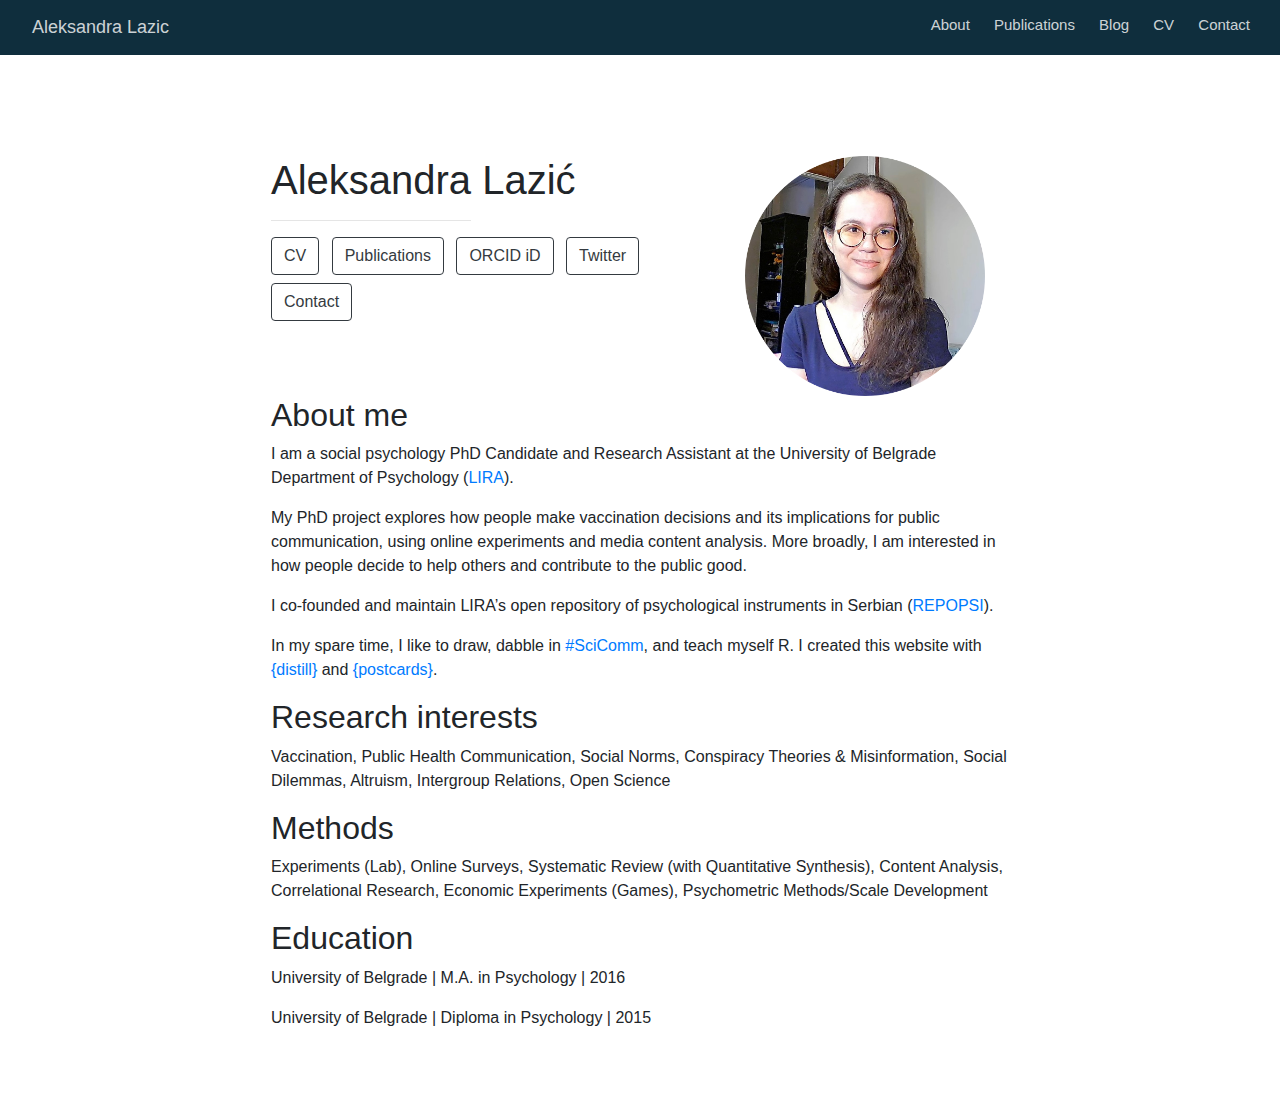
==== docs/index.html @ f26faabe "updating theme" ====
<!doctype html>
<html lang="en">
  <head>
    <!-- Required meta tags -->
    <meta charset="utf-8">
    <meta name="viewport" content="width=device-width, initial-scale=1, shrink-to-fit=no">

    <!-- Bootstrap CSS -->
    <link rel="stylesheet" href="https://stackpath.bootstrapcdn.com/bootstrap/4.5.0/css/bootstrap.min.css">

    <link href="https://fonts.googleapis.com/css2?family=Roboto+Mono&display=swap" rel="stylesheet">
    <style type="text/css">body {font-family: 'Roboto Mono', serif;}</style>

    <style>
      @media screen and (min-width: 768px) {
        .container {
          width: 768px;
        }
      }

      body {
        background-color: #f5e9dd;
      }
    </style>

    <title>Aleksandra Lazić</title>

    
          <!--radix_placeholder_navigation_in_header-->
          <meta name="distill:offset" content=""/>

          <script type="application/javascript">

            window.headroom_prevent_pin = false;

            window.document.addEventListener("DOMContentLoaded", function (event) {

              // initialize headroom for banner
              var header = $('header').get(0);
              var headerHeight = header.offsetHeight;
              var headroom = new Headroom(header, {
                tolerance: 5,
                onPin : function() {
                  if (window.headroom_prevent_pin) {
                    window.headroom_prevent_pin = false;
                    headroom.unpin();
                  }
                }
              });
              headroom.init();
              if(window.location.hash)
                headroom.unpin();
              $(header).addClass('headroom--transition');

              // offset scroll location for banner on hash change
              // (see: https://github.com/WickyNilliams/headroom.js/issues/38)
              window.addEventListener("hashchange", function(event) {
                window.scrollTo(0, window.pageYOffset - (headerHeight + 25));
              });

              // responsive menu
              $('.distill-site-header').each(function(i, val) {
                var topnav = $(this);
                var toggle = topnav.find('.nav-toggle');
                toggle.on('click', function() {
                  topnav.toggleClass('responsive');
                });
              });

              // nav dropdowns
              $('.nav-dropbtn').click(function(e) {
                $(this).next('.nav-dropdown-content').toggleClass('nav-dropdown-active');
                $(this).parent().siblings('.nav-dropdown')
                   .children('.nav-dropdown-content').removeClass('nav-dropdown-active');
              });
              $("body").click(function(e){
                $('.nav-dropdown-content').removeClass('nav-dropdown-active');
              });
              $(".nav-dropdown").click(function(e){
                e.stopPropagation();
              });
            });
          </script>

          <style type="text/css">

          /* Theme (user-documented overrideables for nav appearance) */

          .distill-site-nav {
            color: rgba(255, 255, 255, 0.8);
            background-color: #0F2E3D;
            font-size: 15px;
            font-weight: 300;
          }

          .distill-site-nav a {
            color: inherit;
            text-decoration: none;
          }

          .distill-site-nav a:hover {
            color: white;
          }

          @media print {
            .distill-site-nav {
              display: none;
            }
          }

          .distill-site-header {

          }

          .distill-site-footer {

          }


          /* Site Header */

          .distill-site-header {
            width: 100%;
            box-sizing: border-box;
            z-index: 3;
          }

          .distill-site-header .nav-left {
            display: inline-block;
            margin-left: 8px;
          }

          @media screen and (max-width: 768px) {
            .distill-site-header .nav-left {
              margin-left: 0;
            }
          }


          .distill-site-header .nav-right {
            float: right;
            margin-right: 8px;
          }

          .distill-site-header a,
          .distill-site-header .title {
            display: inline-block;
            text-align: center;
            padding: 14px 10px 14px 10px;
          }

          .distill-site-header .title {
            font-size: 18px;
            min-width: 150px;
          }

          .distill-site-header .logo {
            padding: 0;
          }

          .distill-site-header .logo img {
            display: none;
            max-height: 20px;
            width: auto;
            margin-bottom: -4px;
          }

          .distill-site-header .nav-image img {
            max-height: 18px;
            width: auto;
            display: inline-block;
            margin-bottom: -3px;
          }



          @media screen and (min-width: 1000px) {
            .distill-site-header .logo img {
              display: inline-block;
            }
            .distill-site-header .nav-left {
              margin-left: 20px;
            }
            .distill-site-header .nav-right {
              margin-right: 20px;
            }
            .distill-site-header .title {
              padding-left: 12px;
            }
          }


          .distill-site-header .nav-toggle {
            display: none;
          }

          .nav-dropdown {
            display: inline-block;
            position: relative;
          }

          .nav-dropdown .nav-dropbtn {
            border: none;
            outline: none;
            color: rgba(255, 255, 255, 0.8);
            padding: 16px 10px;
            background-color: transparent;
            font-family: inherit;
            font-size: inherit;
            font-weight: inherit;
            margin: 0;
            margin-top: 1px;
            z-index: 2;
          }

          .nav-dropdown-content {
            display: none;
            position: absolute;
            background-color: white;
            min-width: 200px;
            border: 1px solid rgba(0,0,0,0.15);
            border-radius: 4px;
            box-shadow: 0px 8px 16px 0px rgba(0,0,0,0.1);
            z-index: 1;
            margin-top: 2px;
            white-space: nowrap;
            padding-top: 4px;
            padding-bottom: 4px;
          }

          .nav-dropdown-content hr {
            margin-top: 4px;
            margin-bottom: 4px;
            border: none;
            border-bottom: 1px solid rgba(0, 0, 0, 0.1);
          }

          .nav-dropdown-active {
            display: block;
          }

          .nav-dropdown-content a, .nav-dropdown-content .nav-dropdown-header {
            color: black;
            padding: 6px 24px;
            text-decoration: none;
            display: block;
            text-align: left;
          }

          .nav-dropdown-content .nav-dropdown-header {
            display: block;
            padding: 5px 24px;
            padding-bottom: 0;
            text-transform: uppercase;
            font-size: 14px;
            color: #999999;
            white-space: nowrap;
          }

          .nav-dropdown:hover .nav-dropbtn {
            color: white;
          }

          .nav-dropdown-content a:hover {
            background-color: #ddd;
            color: black;
          }

          .nav-right .nav-dropdown-content {
            margin-left: -45%;
            right: 0;
          }

          @media screen and (max-width: 768px) {
            .distill-site-header a, .distill-site-header .nav-dropdown  {display: none;}
            .distill-site-header a.nav-toggle {
              float: right;
              display: block;
            }
            .distill-site-header .title {
              margin-left: 0;
            }
            .distill-site-header .nav-right {
              margin-right: 0;
            }
            .distill-site-header {
              overflow: hidden;
            }
            .nav-right .nav-dropdown-content {
              margin-left: 0;
            }
          }


          @media screen and (max-width: 768px) {
            .distill-site-header.responsive {position: relative; min-height: 500px; }
            .distill-site-header.responsive a.nav-toggle {
              position: absolute;
              right: 0;
              top: 0;
            }
            .distill-site-header.responsive a,
            .distill-site-header.responsive .nav-dropdown {
              display: block;
              text-align: left;
            }
            .distill-site-header.responsive .nav-left,
            .distill-site-header.responsive .nav-right {
              width: 100%;
            }
            .distill-site-header.responsive .nav-dropdown {float: none;}
            .distill-site-header.responsive .nav-dropdown-content {position: relative;}
            .distill-site-header.responsive .nav-dropdown .nav-dropbtn {
              display: block;
              width: 100%;
              text-align: left;
            }
          }

          /* Site Footer */

          .distill-site-footer {
            width: 100%;
            overflow: hidden;
            box-sizing: border-box;
            z-index: 3;
            margin-top: 30px;
            padding-top: 30px;
            padding-bottom: 30px;
            text-align: center;
          }

          /* Headroom */

          d-title {
            padding-top: 6rem;
          }

          @media print {
            d-title {
              padding-top: 4rem;
            }
          }

          .headroom {
            z-index: 1000;
            position: fixed;
            top: 0;
            left: 0;
            right: 0;
          }

          .headroom--transition {
            transition: all .4s ease-in-out;
          }

          .headroom--unpinned {
            top: -100px;
          }

          .headroom--pinned {
            top: 0;
          }

          /* adjust viewport for navbar height */
          /* helps vertically center bootstrap (non-distill) content */
          .min-vh-100 {
            min-height: calc(100vh - 100px) !important;
          }

          </style>

          <script src="site_libs/jquery-3.6.0/jquery-3.6.0.min.js"></script>
          <link href="site_libs/font-awesome-5.1.0/css/all.css" rel="stylesheet"/>
          <link href="site_libs/font-awesome-5.1.0/css/v4-shims.css" rel="stylesheet"/>
          <script src="site_libs/headroom-0.9.4/headroom.min.js"></script>
          <script src="site_libs/autocomplete-0.37.1/autocomplete.min.js"></script>
          <script src="site_libs/fuse-6.4.1/fuse.min.js"></script>

          <script type="application/javascript">

          function getMeta(metaName) {
            var metas = document.getElementsByTagName('meta');
            for (let i = 0; i < metas.length; i++) {
              if (metas[i].getAttribute('name') === metaName) {
                return metas[i].getAttribute('content');
              }
            }
            return '';
          }

          function offsetURL(url) {
            var offset = getMeta('distill:offset');
            return offset ? offset + '/' + url : url;
          }

          function createFuseIndex() {

            // create fuse index
            var options = {
              keys: [
                { name: 'title', weight: 20 },
                { name: 'categories', weight: 15 },
                { name: 'description', weight: 10 },
                { name: 'contents', weight: 5 },
              ],
              ignoreLocation: true,
              threshold: 0
            };
            var fuse = new window.Fuse([], options);

            // fetch the main search.json
            return fetch(offsetURL('search.json'))
              .then(function(response) {
                if (response.status == 200) {
                  return response.json().then(function(json) {
                    // index main articles
                    json.articles.forEach(function(article) {
                      fuse.add(article);
                    });
                    // download collections and index their articles
                    return Promise.all(json.collections.map(function(collection) {
                      return fetch(offsetURL(collection)).then(function(response) {
                        if (response.status === 200) {
                          return response.json().then(function(articles) {
                            articles.forEach(function(article) {
                              fuse.add(article);
                            });
                          })
                        } else {
                          return Promise.reject(
                            new Error('Unexpected status from search index request: ' +
                                      response.status)
                          );
                        }
                      });
                    })).then(function() {
                      return fuse;
                    });
                  });

                } else {
                  return Promise.reject(
                    new Error('Unexpected status from search index request: ' +
                                response.status)
                  );
                }
              });
          }

          window.document.addEventListener("DOMContentLoaded", function (event) {

            // get search element (bail if we don't have one)
            var searchEl = window.document.getElementById('distill-search');
            if (!searchEl)
              return;

            createFuseIndex()
              .then(function(fuse) {

                // make search box visible
                searchEl.classList.remove('hidden');

                // initialize autocomplete
                var options = {
                  autoselect: true,
                  hint: false,
                  minLength: 2,
                };
                window.autocomplete(searchEl, options, [{
                  source: function(query, callback) {
                    const searchOptions = {
                      isCaseSensitive: false,
                      shouldSort: true,
                      minMatchCharLength: 2,
                      limit: 10,
                    };
                    var results = fuse.search(query, searchOptions);
                    callback(results
                      .map(function(result) { return result.item; })
                    );
                  },
                  templates: {
                    suggestion: function(suggestion) {
                      var img = suggestion.preview && Object.keys(suggestion.preview).length > 0
                        ? `<img src="${offsetURL(suggestion.preview)}"</img>`
                        : '';
                      var html = `
                        <div class="search-item">
                          <h3>${suggestion.title}</h3>
                          <div class="search-item-description">
                            ${suggestion.description || ''}
                          </div>
                          <div class="search-item-preview">
                            ${img}
                          </div>
                        </div>
                      `;
                      return html;
                    }
                  }
                }]).on('autocomplete:selected', function(event, suggestion) {
                  window.location.href = offsetURL(suggestion.path);
                });
                // remove inline display style on autocompleter (we want to
                // manage responsive display via css)
                $('.algolia-autocomplete').css("display", "");
              })
              .catch(function(error) {
                console.log(error);
              });

          });

          </script>

          <style type="text/css">

          .nav-search {
            font-size: x-small;
          }

          /* Algolioa Autocomplete */

          .algolia-autocomplete {
            display: inline-block;
            margin-left: 10px;
            vertical-align: sub;
            background-color: white;
            color: black;
            padding: 6px;
            padding-top: 8px;
            padding-bottom: 0;
            border-radius: 6px;
            border: 1px #0F2E3D solid;
            width: 180px;
          }


          @media screen and (max-width: 768px) {
            .distill-site-nav .algolia-autocomplete {
              display: none;
              visibility: hidden;
            }
            .distill-site-nav.responsive .algolia-autocomplete {
              display: inline-block;
              visibility: visible;
            }
            .distill-site-nav.responsive .algolia-autocomplete .aa-dropdown-menu {
              margin-left: 0;
              width: 400px;
              max-height: 400px;
            }
          }

          .algolia-autocomplete .aa-input, .algolia-autocomplete .aa-hint {
            width: 90%;
            outline: none;
            border: none;
          }

          .algolia-autocomplete .aa-hint {
            color: #999;
          }
          .algolia-autocomplete .aa-dropdown-menu {
            width: 550px;
            max-height: 70vh;
            overflow-x: visible;
            overflow-y: scroll;
            padding: 5px;
            margin-top: 3px;
            margin-left: -150px;
            background-color: #fff;
            border-radius: 5px;
            border: 1px solid #999;
            border-top: none;
          }

          .algolia-autocomplete .aa-dropdown-menu .aa-suggestion {
            cursor: pointer;
            padding: 5px 4px;
            border-bottom: 1px solid #eee;
          }

          .algolia-autocomplete .aa-dropdown-menu .aa-suggestion:last-of-type {
            border-bottom: none;
            margin-bottom: 2px;
          }

          .algolia-autocomplete .aa-dropdown-menu .aa-suggestion .search-item {
            overflow: hidden;
            font-size: 0.8em;
            line-height: 1.4em;
          }

          .algolia-autocomplete .aa-dropdown-menu .aa-suggestion .search-item h3 {
            font-size: 1rem;
            margin-block-start: 0;
            margin-block-end: 5px;
          }

          .algolia-autocomplete .aa-dropdown-menu .aa-suggestion .search-item-description {
            display: inline-block;
            overflow: hidden;
            height: 2.8em;
            width: 80%;
            margin-right: 4%;
          }

          .algolia-autocomplete .aa-dropdown-menu .aa-suggestion .search-item-preview {
            display: inline-block;
            width: 15%;
          }

          .algolia-autocomplete .aa-dropdown-menu .aa-suggestion .search-item-preview img {
            height: 3em;
            width: auto;
            display: none;
          }

          .algolia-autocomplete .aa-dropdown-menu .aa-suggestion .search-item-preview img[src] {
            display: initial;
          }

          .algolia-autocomplete .aa-dropdown-menu .aa-suggestion.aa-cursor {
            background-color: #eee;
          }
          .algolia-autocomplete .aa-dropdown-menu .aa-suggestion em {
            font-weight: bold;
            font-style: normal;
          }

          </style>


          <!--/radix_placeholder_navigation_in_header-->
          <!--radix_placeholder_site_in_header-->
          <!--/radix_placeholder_site_in_header-->
          
          <style type="text/css">
          body {
            padding-top: 60px;
          }
          </style>
          <style type="text/css">
          /* base variables */

          /* Edit the CSS properties in this file to create a custom
             Distill theme. Only edit values in the right column
             for each row; values shown are the CSS defaults.
             To return any property to the default,
             you may set its value to: unset
             All rows must end with a semi-colon.                      */

          /* Optional: embed custom fonts here with `@import`          */
          /* This must remain at the top of this file.                 */



          html {
            /*-- Main font sizes --*/
            --title-size:      50px;
            --body-size:       1.06rem;
            --code-size:       14px;
            --aside-size:      12px;
            --fig-cap-size:    13px;
            /*-- Main font colors --*/
            --title-color:     #000000;
            --header-color:    rgba(0, 0, 0, 0.8);
            --body-color:      rgba(0, 0, 0, 0.8);
            --aside-color:     rgba(0, 0, 0, 0.6);
            --fig-cap-color:   rgba(0, 0, 0, 0.6);
            /*-- Specify custom fonts ~~~ must be imported above   --*/
            --heading-font:    sans-serif;
            --mono-font:       monospace;
            --body-font:       sans-serif;
            --navbar-font:     sans-serif;  /* websites + blogs only */
          }

          /*-- ARTICLE METADATA --*/
          d-byline {
            --heading-size:    0.6rem;
            --heading-color:   rgba(0, 0, 0, 0.5);
            --body-size:       0.8rem;
            --body-color:      rgba(0, 0, 0, 0.8);
          }

          /*-- ARTICLE TABLE OF CONTENTS --*/
          .d-contents {
            --heading-size:    18px;
            --contents-size:   13px;
          }

          /*-- ARTICLE APPENDIX --*/
          d-appendix {
            --heading-size:    15px;
            --heading-color:   rgba(0, 0, 0, 0.65);
            --text-size:       0.8em;
            --text-color:      rgba(0, 0, 0, 0.5);
          }

          /*-- WEBSITE HEADER + FOOTER --*/
          /* These properties only apply to Distill sites and blogs  */

          .distill-site-header {
            --title-size:       18px;
            --text-color:       rgba(255, 255, 255, 0.8);
            --text-size:        15px;
            --hover-color:      white;
            --bkgd-color:       #0F2E3D;
          }

          .distill-site-footer {
            --text-color:       rgba(255, 255, 255, 0.8);
            --text-size:        15px;
            --hover-color:      white;
            --bkgd-color:       #0F2E3D;
          }

          /*-- Additional custom styles --*/
          /* Add any additional CSS rules below                      */
          </style>
          <style type="text/css">/* base variables */

          /* Edit the CSS properties in this file to create a custom
             Distill theme. Only edit values in the right column
             for each row; values shown are the CSS defaults.
             To return any property to the default,
             you may set its value to: unset
             All rows must end with a semi-colon.                      */

          /* Optional: embed custom fonts here with `@import`          */
          /* This must remain at the top of this file.                 */

          @import url('https://fonts.googleapis.com/css2?family=Roboto+Slab');


          html {
            /*-- Main font sizes --*/
            --title-size:      50px;
            --body-size:       1rem;
            --code-size:       14px;
            --aside-size:      12px;
            --fig-cap-size:    13px;
            /*-- Main font colors --*/
            --title-color:     #000000;
            --header-color:    rgba(0, 0, 0, 0.8);
            --body-color:      rgba(0, 0, 0, 0.8);
            --aside-color:     rgba(0, 0, 0, 0.6);
            --fig-cap-color:   rgba(0, 0, 0, 0.6);
            /*-- Specify custom fonts ~~~ must be imported above   --*/
            --heading-font:    Roboto;
            --mono-font:       Roboto;
            --body-font:       Roboto;
            --navbar-font:     Roboto;  /* websites + blogs only */
          }

          /*-- ARTICLE METADATA --*/
          d-byline {
            --heading-size:    0.6rem;
            --heading-color:   rgba(0, 0, 0, 0.5);
            --body-size:       0.8rem;
            --body-color:      rgba(0, 0, 0, 0.8);
          }

          /*-- ARTICLE TABLE OF CONTENTS --*/
          .d-contents {
            --heading-size:    18px;
            --contents-size:   13px;
          }

          /*-- ARTICLE APPENDIX --*/
          d-appendix {
            --heading-size:    15px;
            --heading-color:   rgba(0, 0, 0, 0.65);
            --text-size:       0.8em;
            --text-color:      rgba(0, 0, 0, 0.5);
          }


          /*-- Additional custom styles --*/
          /* Add any additional CSS rules below                      */

          d-article a:link {
            color: #007bff;
            text-decoration: none;
            border-bottom: none;
          }

          d-article a:hover {
            color: #0056b3;
            text-decoration: none;
            border-bottom: 1px solid;
          }

          d-article {
              line-height: 1.4em;
          }

          d-article a:visited {
            color: #007bff;
            text-decoration: none;
            border-bottom: none;
          }


          d-button {
            background-color: #4CAF50; /* Green */
            border: none;
            color: white;
            padding: 15px 32px;
            text-align: center;
            text-decoration: none;
            display: inline-block;
            font-size: 16px;
          }</style>
          <style type="text/css">
          /* base style */

          /* FONT FAMILIES */

          :root {
            --heading-default: -apple-system, BlinkMacSystemFont, "Segoe UI", Roboto, Oxygen, Ubuntu, Cantarell, "Fira Sans", "Droid Sans", "Helvetica Neue", Arial, sans-serif;
            --mono-default: Consolas, Monaco, 'Andale Mono', 'Ubuntu Mono', monospace;
            --body-default: -apple-system, BlinkMacSystemFont, "Segoe UI", Roboto, Oxygen, Ubuntu, Cantarell, "Fira Sans", "Droid Sans", "Helvetica Neue", Arial, sans-serif;
          }

          body,
          .posts-list .post-preview p,
          .posts-list .description p {
            font-family: var(--body-font), var(--body-default);
          }

          h1, h2, h3, h4, h5, h6,
          .posts-list .post-preview h2,
          .posts-list .description h2 {
            font-family: var(--heading-font), var(--heading-default);
          }

          d-article div.sourceCode code,
          d-article pre code {
            font-family: var(--mono-font), var(--mono-default);
          }


          /*-- TITLE --*/
          d-title h1,
          .posts-list > h1 {
            color: var(--title-color, black);
          }

          d-title h1 {
            font-size: var(--title-size, 50px);
          }

          /*-- HEADERS --*/
          d-article h1,
          d-article h2,
          d-article h3,
          d-article h4,
          d-article h5,
          d-article h6 {
            color: var(--header-color, rgba(0, 0, 0, 0.8));
          }

          /*-- BODY --*/
          d-article > p,  /* only text inside of <p> tags */
          d-article > ul, /* lists */
          d-article > ol {
            color: var(--body-color, rgba(0, 0, 0, 0.8));
            font-size: var(--body-size, 1.06rem);
          }


          /*-- CODE --*/
          d-article div.sourceCode code,
          d-article pre code {
            font-size: var(--code-size, 14px);
          }

          /*-- ASIDE --*/
          d-article aside {
            font-size: var(--aside-size, 12px);
            color: var(--aside-color, rgba(0, 0, 0, 0.6));
          }

          /*-- FIGURE CAPTIONS --*/
          figure .caption,
          figure figcaption,
          .figure .caption {
            font-size: var(--fig-cap-size, 13px);
            color: var(--fig-cap-color, rgba(0, 0, 0, 0.6));
          }

          /*-- METADATA --*/
          d-byline h3 {
            font-size: var(--heading-size, 0.6rem);
            color: var(--heading-color, rgba(0, 0, 0, 0.5));
          }

          d-byline {
            font-size: var(--body-size, 0.8rem);
            color: var(--body-color, rgba(0, 0, 0, 0.8));
          }

          d-byline a,
          d-article d-byline a {
            color: var(--body-color, rgba(0, 0, 0, 0.8));
          }

          /*-- TABLE OF CONTENTS --*/
          .d-contents nav h3 {
            font-size: var(--heading-size, 18px);
          }

          .d-contents nav a {
            font-size: var(--contents-size, 13px);
          }

          /*-- APPENDIX --*/
          d-appendix h3 {
            font-size: var(--heading-size, 15px);
            color: var(--heading-color, rgba(0, 0, 0, 0.65));
          }

          d-appendix {
            font-size: var(--text-size, 0.8em);
            color: var(--text-color, rgba(0, 0, 0, 0.5));
          }

          d-appendix d-footnote-list a.footnote-backlink {
            color: var(--text-color, rgba(0, 0, 0, 0.5));
          }

          /*-- WEBSITE HEADER + FOOTER --*/
          .distill-site-header .title {
            font-size: var(--title-size, 18px);
            font-family: var(--navbar-font), var(--heading-default);
          }

          .distill-site-header a,
          .nav-dropdown .nav-dropbtn {
            font-family: var(--navbar-font), var(--heading-default);
          }

          .nav-dropdown .nav-dropbtn {
            color: var(--text-color, rgba(255, 255, 255, 0.8));
            font-size: var(--text-size, 15px);
          }

          .distill-site-header a:hover,
          .nav-dropdown:hover .nav-dropbtn {
            color: var(--hover-color, white);
          }

          .distill-site-header {
            font-size: var(--text-size, 15px);
            color: var(--text-color, rgba(255, 255, 255, 0.8));
            background-color: var(--bkgd-color, #0F2E3D);
          }

          .distill-site-footer {
            font-size: var(--text-size, 15px);
            color: var(--text-color, rgba(255, 255, 255, 0.8));
            background-color: var(--bkgd-color, #0F2E3D);
          }

          .distill-site-footer a:hover {
            color: var(--hover-color, white);
          }</style>
          <script src="C:\Users\Aleksandra\Documents\R\win-library\4.1\rmarkdown\rmd\h\pandoc\header-attrs.js"></script>
    
    
  </head>
  <body>

          <!--radix_placeholder_navigation_before_body-->
          <header class="header header--fixed" role="banner">
          <nav class="distill-site-nav distill-site-header">
          <div class="nav-left">
          <a href="index.html" class="title">Aleksandra Lazic</a>
          </div>
          <div class="nav-right">
          <a href="index.html">About</a>
          <a href="publications.html">Publications</a>
          <a href="https://alelazic.blogspot.com/">Blog</a>
          <a href="cv.html">CV</a>
          <a href="contact.html">Contact</a>
          <a href="javascript:void(0);" class="nav-toggle">&#9776;</a>
          </div>
          </nav>
          </header>
          <!--/radix_placeholder_navigation_before_body-->
          <!--radix_placeholder_site_before_body-->
          <!--/radix_placeholder_site_before_body-->
    
    <div class="container d-none d-lg-block d-xl-block">
      <div class="row mt-5">
        <div class="col-7 mt-5">
          <h1>Aleksandra Lazić</h1>
          <hr style="max-width: 200px; margin-left:0;" style="width:60%;"/>
          <div class="my-3" id="icon-list">
            <ul class="list-inline">
                            <li class="list-inline-item">
                <a href=https://ale-lazic.github.io/cv.html>
                  <button type="button" class="btn btn-outline-dark mb-2">
                    CV
                  </button>
                </a>
              </li>
                            <li class="list-inline-item">
                <a href=https://ale-lazic.github.io/publications.html>
                  <button type="button" class="btn btn-outline-dark mb-2">
                    Publications
                  </button>
                </a>
              </li>
                            <li class="list-inline-item">
                <a href=http://orcid.org/0000-0002-0433-0483>
                  <button type="button" class="btn btn-outline-dark mb-2">
                    ORCID iD
                  </button>
                </a>
              </li>
                            <li class="list-inline-item">
                <a href=https://twitter.com/alelazic>
                  <button type="button" class="btn btn-outline-dark mb-2">
                    Twitter
                  </button>
                </a>
              </li>
                            <li class="list-inline-item">
                <a href=https://ale-lazic.github.io/contact.html>
                  <button type="button" class="btn btn-outline-dark mb-2">
                    Contact
                  </button>
                </a>
              </li>
                          </ul>
          </div>
        </div>

        <div class="col mr-4 mt-5">
          <img src="alazic.png" style="height:15rem" class="rounded float-right">
        </div>
      </div>
      <div class="row mb-5">
        <div class="col">
          <style>
            body {
                  background-color: transparent;
                }
          </style>
          <div id="about-me" class="section level2">
          <h2>About me</h2>
          <p>I am a social psychology PhD Candidate and Research Assistant at the University of Belgrade Department of Psychology (<a href="https://lira.f.bg.ac.rs/en/">LIRA</a>).</p>
          <p>My PhD project explores how people make vaccination decisions and its implications for public communication, using online experiments and media content analysis. More broadly, I am interested in how people decide to help others and contribute to the public good.</p>
          <p>I co-founded and maintain LIRA’s open repository of psychological instruments in Serbian (<a href="https://osf.io/5zb8p/">REPOPSI</a>).</p>
          <p>In my spare time, I like to draw, dabble in <a href="https://alelazic.blogspot.com">#SciComm</a>, and teach myself R. I created this website with <a href="https://rstudio.github.io/distill/">{distill}</a> and <a href="https://github.com/seankross/postcards">{postcards}</a>.</p>
          </div>
          <div id="research-interests" class="section level2">
          <h2>Research interests</h2>
          <p>Vaccination, Public Health Communication, Social Norms, Conspiracy Theories &amp; Misinformation, Social Dilemmas, Altruism, Intergroup Relations, Open Science</p>
          </div>
          <div id="methods" class="section level2">
          <h2>Methods</h2>
          <p>Experiments (Lab), Online Surveys, Systematic Review (with Quantitative Synthesis), Content Analysis, Correlational Research, Economic Experiments (Games), Psychometric Methods/Scale Development</p>
          </div>
          <div id="education" class="section level2">
          <h2>Education</h2>
          <p>University of Belgrade | M.A. in Psychology | 2016</p>
          <p>University of Belgrade | Diploma in Psychology | 2015</p>
          </div>
        </div>
      </div>
    </div>

    <div class="container d-block d-lg-none d-xl-none">
      <div class="d-flex flex-row justify-content-center">
        <div class="d-flex flex-col">
          <div class="mx-auto">
            <div class="p-3 mt-3 text-center">
              <img src="alazic.png" style="height:15rem" class="rounded">
            </div>
            <div class="p-2 text-center">
              <h1>Aleksandra Lazić</h1>
            </div>
            <hr style="width:60%;"/>

            <div class="row justify-content-center align-items-center">
              <div class="col-8 p-1 text-center">
                <div class="list-group">
                                    <a href=https://ale-lazic.github.io/cv.html>
                    <button type="button" class="list-group-item list-group-item-action my-1 rounded" style="background-color: #f5e9dd; color: black;border-color: black;">
                      CV
                    </button>
                  </a>
                                    <a href=https://ale-lazic.github.io/publications.html>
                    <button type="button" class="list-group-item list-group-item-action my-1 rounded" style="background-color: #f5e9dd; color: black;border-color: black;">
                      Publications
                    </button>
                  </a>
                                    <a href=http://orcid.org/0000-0002-0433-0483>
                    <button type="button" class="list-group-item list-group-item-action my-1 rounded" style="background-color: #f5e9dd; color: black;border-color: black;">
                      ORCID iD
                    </button>
                  </a>
                                    <a href=https://twitter.com/alelazic>
                    <button type="button" class="list-group-item list-group-item-action my-1 rounded" style="background-color: #f5e9dd; color: black;border-color: black;">
                      Twitter
                    </button>
                  </a>
                                    <a href=https://ale-lazic.github.io/contact.html>
                    <button type="button" class="list-group-item list-group-item-action my-1 rounded" style="background-color: #f5e9dd; color: black;border-color: black;">
                      Contact
                    </button>
                  </a>
                                  </div>
              </div>
            </div>
            <div class="mt-4 mb-5 mx-2">
              <style>
                body {
                      background-color: transparent;
                    }
              </style>
              <div id="about-me" class="section level2">
              <h2>About me</h2>
              <p>I am a social psychology PhD Candidate and Research Assistant at the University of Belgrade Department of Psychology (<a href="https://lira.f.bg.ac.rs/en/">LIRA</a>).</p>
              <p>My PhD project explores how people make vaccination decisions and its implications for public communication, using online experiments and media content analysis. More broadly, I am interested in how people decide to help others and contribute to the public good.</p>
              <p>I co-founded and maintain LIRA’s open repository of psychological instruments in Serbian (<a href="https://osf.io/5zb8p/">REPOPSI</a>).</p>
              <p>In my spare time, I like to draw, dabble in <a href="https://alelazic.blogspot.com">#SciComm</a>, and teach myself R. I created this website with <a href="https://rstudio.github.io/distill/">{distill}</a> and <a href="https://github.com/seankross/postcards">{postcards}</a>.</p>
              </div>
              <div id="research-interests" class="section level2">
              <h2>Research interests</h2>
              <p>Vaccination, Public Health Communication, Social Norms, Conspiracy Theories &amp; Misinformation, Social Dilemmas, Altruism, Intergroup Relations, Open Science</p>
              </div>
              <div id="methods" class="section level2">
              <h2>Methods</h2>
              <p>Experiments (Lab), Online Surveys, Systematic Review (with Quantitative Synthesis), Content Analysis, Correlational Research, Economic Experiments (Games), Psychometric Methods/Scale Development</p>
              </div>
              <div id="education" class="section level2">
              <h2>Education</h2>
              <p>University of Belgrade | M.A. in Psychology | 2016</p>
              <p>University of Belgrade | Diploma in Psychology | 2015</p>
              </div>
            </div>
        </div>
      </div>
    </div>

    <!-- Optional JavaScript -->
    <!-- jQuery first, then Popper.js, then Bootstrap JS -->
    <script src="https://code.jquery.com/jquery-3.5.1.slim.min.js" integrity="sha384-DfXdz2htPH0lsSSs5nCTpuj/zy4C+OGpamoFVy38MVBnE+IbbVYUew+OrCXaRkfj" crossorigin="anonymous"></script>
    <script src="https://cdn.jsdelivr.net/npm/popper.js@1.16.0/dist/umd/popper.min.js" integrity="sha384-Q6E9RHvbIyZFJoft+2mJbHaEWldlvI9IOYy5n3zV9zzTtmI3UksdQRVvoxMfooAo" crossorigin="anonymous"></script>
    <script src="https://stackpath.bootstrapcdn.com/bootstrap/4.5.0/js/bootstrap.min.js" integrity="sha384-OgVRvuATP1z7JjHLkuOU7Xw704+h835Lr+6QL9UvYjZE3Ipu6Tp75j7Bh/kR0JKI" crossorigin="anonymous"></script>

          <!--radix_placeholder_site_after_body-->
          <!--/radix_placeholder_site_after_body-->
          <!--radix_placeholder_navigation_after_body-->
          <!--/radix_placeholder_navigation_after_body-->
    
  </body>
</html>
---- docs/site_libs/font-awesome-5.1.0/css/all.css ----
/*!
 * Font Awesome Free 5.1.0 by @fontawesome - https://fontawesome.com
 * License - https://fontawesome.com/license (Icons: CC BY 4.0, Fonts: SIL OFL 1.1, Code: MIT License)
 */
.fa,.fab,.fal,.far,.fas{-moz-osx-font-smoothing:grayscale;-webkit-font-smoothing:antialiased;display:inline-block;font-style:normal;font-variant:normal;text-rendering:auto;line-height:1}.fa-lg{font-size:1.33333em;line-height:.75em;vertical-align:-.0667em}.fa-xs{font-size:.75em}.fa-sm{font-size:.875em}.fa-1x{font-size:1em}.fa-2x{font-size:2em}.fa-3x{font-size:3em}.fa-4x{font-size:4em}.fa-5x{font-size:5em}.fa-6x{font-size:6em}.fa-7x{font-size:7em}.fa-8x{font-size:8em}.fa-9x{font-size:9em}.fa-10x{font-size:10em}.fa-fw{text-align:center;width:1.25em}.fa-ul{list-style-type:none;margin-left:2.5em;padding-left:0}.fa-ul>li{position:relative}.fa-li{left:-2em;position:absolute;text-align:center;width:2em;line-height:inherit}.fa-border{border:.08em solid #eee;border-radius:.1em;padding:.2em .25em .15em}.fa-pull-left{float:left}.fa-pull-right{float:right}.fa.fa-pull-left,.fab.fa-pull-left,.fal.fa-pull-left,.far.fa-pull-left,.fas.fa-pull-left{margin-right:.3em}.fa.fa-pull-right,.fab.fa-pull-right,.fal.fa-pull-right,.far.fa-pull-right,.fas.fa-pull-right{margin-left:.3em}.fa-spin{animation:a 2s infinite linear}.fa-pulse{animation:a 1s infinite steps(8)}@keyframes a{0%{transform:rotate(0deg)}to{transform:rotate(1turn)}}.fa-rotate-90{-ms-filter:"progid:DXImageTransform.Microsoft.BasicImage(rotation=1)";transform:rotate(90deg)}.fa-rotate-180{-ms-filter:"progid:DXImageTransform.Microsoft.BasicImage(rotation=2)";transform:rotate(180deg)}.fa-rotate-270{-ms-filter:"progid:DXImageTransform.Microsoft.BasicImage(rotation=3)";transform:rotate(270deg)}.fa-flip-horizontal{-ms-filter:"progid:DXImageTransform.Microsoft.BasicImage(rotation=0, mirror=1)";transform:scaleX(-1)}.fa-flip-vertical{transform:scaleY(-1)}.fa-flip-horizontal.fa-flip-vertical,.fa-flip-vertical{-ms-filter:"progid:DXImageTransform.Microsoft.BasicImage(rotation=2, mirror=1)"}.fa-flip-horizontal.fa-flip-vertical{transform:scale(-1)}:root .fa-flip-horizontal,:root .fa-flip-vertical,:root .fa-rotate-90,:root .fa-rotate-180,:root .fa-rotate-270{-webkit-filter:none;filter:none}.fa-stack{display:inline-block;height:2em;line-height:2em;position:relative;vertical-align:middle;width:2em}.fa-stack-1x,.fa-stack-2x{left:0;position:absolute;text-align:center;width:100%}.fa-stack-1x{line-height:inherit}.fa-stack-2x{font-size:2em}.fa-inverse{color:#fff}.fa-500px:before{content:"\f26e"}.fa-accessible-icon:before{content:"\f368"}.fa-accusoft:before{content:"\f369"}.fa-address-book:before{content:"\f2b9"}.fa-address-card:before{content:"\f2bb"}.fa-adjust:before{content:"\f042"}.fa-adn:before{content:"\f170"}.fa-adversal:before{content:"\f36a"}.fa-affiliatetheme:before{content:"\f36b"}.fa-algolia:before{content:"\f36c"}.fa-align-center:before{content:"\f037"}.fa-align-justify:before{content:"\f039"}.fa-align-left:before{content:"\f036"}.fa-align-right:before{content:"\f038"}.fa-allergies:before{content:"\f461"}.fa-amazon:before{content:"\f270"}.fa-amazon-pay:before{content:"\f42c"}.fa-ambulance:before{content:"\f0f9"}.fa-american-sign-language-interpreting:before{content:"\f2a3"}.fa-amilia:before{content:"\f36d"}.fa-anchor:before{content:"\f13d"}.fa-android:before{content:"\f17b"}.fa-angellist:before{content:"\f209"}.fa-angle-double-down:before{content:"\f103"}.fa-angle-double-left:before{content:"\f100"}.fa-angle-double-right:before{content:"\f101"}.fa-angle-double-up:before{content:"\f102"}.fa-angle-down:before{content:"\f107"}.fa-angle-left:before{content:"\f104"}.fa-angle-right:before{content:"\f105"}.fa-angle-up:before{content:"\f106"}.fa-angry:before{content:"\f556"}.fa-angrycreative:before{content:"\f36e"}.fa-angular:before{content:"\f420"}.fa-app-store:before{content:"\f36f"}.fa-app-store-ios:before{content:"\f370"}.fa-apper:before{content:"\f371"}.fa-apple:before{content:"\f179"}.fa-apple-pay:before{content:"\f415"}.fa-archive:before{content:"\f187"}.fa-archway:before{content:"\f557"}.fa-arrow-alt-circle-down:before{content:"\f358"}.fa-arrow-alt-circle-left:before{content:"\f359"}.fa-arrow-alt-circle-right:before{content:"\f35a"}.fa-arrow-alt-circle-up:before{content:"\f35b"}.fa-arrow-circle-down:before{content:"\f0ab"}.fa-arrow-circle-left:before{content:"\f0a8"}.fa-arrow-circle-right:before{content:"\f0a9"}.fa-arrow-circle-up:before{content:"\f0aa"}.fa-arrow-down:before{content:"\f063"}.fa-arrow-left:before{content:"\f060"}.fa-arrow-right:before{content:"\f061"}.fa-arrow-up:before{content:"\f062"}.fa-arrows-alt:before{content:"\f0b2"}.fa-arrows-alt-h:before{content:"\f337"}.fa-arrows-alt-v:before{content:"\f338"}.fa-assistive-listening-systems:before{content:"\f2a2"}.fa-asterisk:before{content:"\f069"}.fa-asymmetrik:before{content:"\f372"}.fa-at:before{content:"\f1fa"}.fa-atlas:before{content:"\f558"}.fa-audible:before{content:"\f373"}.fa-audio-description:before{content:"\f29e"}.fa-autoprefixer:before{content:"\f41c"}.fa-avianex:before{content:"\f374"}.fa-aviato:before{content:"\f421"}.fa-award:before{content:"\f559"}.fa-aws:before{content:"\f375"}.fa-backspace:before{content:"\f55a"}.fa-backward:before{content:"\f04a"}.fa-balance-scale:before{content:"\f24e"}.fa-ban:before{content:"\f05e"}.fa-band-aid:before{content:"\f462"}.fa-bandcamp:before{content:"\f2d5"}.fa-barcode:before{content:"\f02a"}.fa-bars:before{content:"\f0c9"}.fa-baseball-ball:before{content:"\f433"}.fa-basketball-ball:before{content:"\f434"}.fa-bath:before{content:"\f2cd"}.fa-battery-empty:before{content:"\f244"}.fa-battery-full:before{content:"\f240"}.fa-battery-half:before{content:"\f242"}.fa-battery-quarter:before{content:"\f243"}.fa-battery-three-quarters:before{content:"\f241"}.fa-bed:before{content:"\f236"}.fa-beer:before{content:"\f0fc"}.fa-behance:before{content:"\f1b4"}.fa-behance-square:before{content:"\f1b5"}.fa-bell:before{content:"\f0f3"}.fa-bell-slash:before{content:"\f1f6"}.fa-bezier-curve:before{content:"\f55b"}.fa-bicycle:before{content:"\f206"}.fa-bimobject:before{content:"\f378"}.fa-binoculars:before{content:"\f1e5"}.fa-birthday-cake:before{content:"\f1fd"}.fa-bitbucket:before{content:"\f171"}.fa-bitcoin:before{content:"\f379"}.fa-bity:before{content:"\f37a"}.fa-black-tie:before{content:"\f27e"}.fa-blackberry:before{content:"\f37b"}.fa-blender:before{content:"\f517"}.fa-blind:before{content:"\f29d"}.fa-blogger:before{content:"\f37c"}.fa-blogger-b:before{content:"\f37d"}.fa-bluetooth:before{content:"\f293"}.fa-bluetooth-b:before{content:"\f294"}.fa-bold:before{content:"\f032"}.fa-bolt:before{content:"\f0e7"}.fa-bomb:before{content:"\f1e2"}.fa-bong:before{content:"\f55c"}.fa-book:before{content:"\f02d"}.fa-book-open:before{content:"\f518"}.fa-bookmark:before{content:"\f02e"}.fa-bowling-ball:before{content:"\f436"}.fa-box:before{content:"\f466"}.fa-box-open:before{content:"\f49e"}.fa-boxes:before{content:"\f468"}.fa-braille:before{content:"\f2a1"}.fa-briefcase:before{content:"\f0b1"}.fa-briefcase-medical:before{content:"\f469"}.fa-broadcast-tower:before{content:"\f519"}.fa-broom:before{content:"\f51a"}.fa-brush:before{content:"\f55d"}.fa-btc:before{content:"\f15a"}.fa-bug:before{content:"\f188"}.fa-building:before{content:"\f1ad"}.fa-bullhorn:before{content:"\f0a1"}.fa-bullseye:before{content:"\f140"}.fa-burn:before{content:"\f46a"}.fa-buromobelexperte:before{content:"\f37f"}.fa-bus:before{content:"\f207"}.fa-bus-alt:before{content:"\f55e"}.fa-buysellads:before{content:"\f20d"}.fa-calculator:before{content:"\f1ec"}.fa-calendar:before{content:"\f133"}.fa-calendar-alt:before{content:"\f073"}.fa-calendar-check:before{content:"\f274"}.fa-calendar-minus:before{content:"\f272"}.fa-calendar-plus:before{content:"\f271"}.fa-calendar-times:before{content:"\f273"}.fa-camera:before{content:"\f030"}.fa-camera-retro:before{content:"\f083"}.fa-cannabis:before{content:"\f55f"}.fa-capsules:before{content:"\f46b"}.fa-car:before{content:"\f1b9"}.fa-caret-down:before{content:"\f0d7"}.fa-caret-left:before{content:"\f0d9"}.fa-caret-right:before{content:"\f0da"}.fa-caret-square-down:before{content:"\f150"}.fa-caret-square-left:before{content:"\f191"}.fa-caret-square-right:before{content:"\f152"}.fa-caret-square-up:before{content:"\f151"}.fa-caret-up:before{content:"\f0d8"}.fa-cart-arrow-down:before{content:"\f218"}.fa-cart-plus:before{content:"\f217"}.fa-cc-amazon-pay:before{content:"\f42d"}.fa-cc-amex:before{content:"\f1f3"}.fa-cc-apple-pay:before{content:"\f416"}.fa-cc-diners-club:before{content:"\f24c"}.fa-cc-discover:before{content:"\f1f2"}.fa-cc-jcb:before{content:"\f24b"}.fa-cc-mastercard:before{content:"\f1f1"}.fa-cc-paypal:before{content:"\f1f4"}.fa-cc-stripe:before{content:"\f1f5"}.fa-cc-visa:before{content:"\f1f0"}.fa-centercode:before{content:"\f380"}.fa-certificate:before{content:"\f0a3"}.fa-chalkboard:before{content:"\f51b"}.fa-chalkboard-teacher:before{content:"\f51c"}.fa-chart-area:before{content:"\f1fe"}.fa-chart-bar:before{content:"\f080"}.fa-chart-line:before{content:"\f201"}.fa-chart-pie:before{content:"\f200"}.fa-check:before{content:"\f00c"}.fa-check-circle:before{content:"\f058"}.fa-check-double:before{content:"\f560"}.fa-check-square:before{content:"\f14a"}.fa-chess:before{content:"\f439"}.fa-chess-bishop:before{content:"\f43a"}.fa-chess-board:before{content:"\f43c"}.fa-chess-king:before{content:"\f43f"}.fa-chess-knight:before{content:"\f441"}.fa-chess-pawn:before{content:"\f443"}.fa-chess-queen:before{content:"\f445"}.fa-chess-rook:before{content:"\f447"}.fa-chevron-circle-down:before{content:"\f13a"}.fa-chevron-circle-left:before{content:"\f137"}.fa-chevron-circle-right:before{content:"\f138"}.fa-chevron-circle-up:before{content:"\f139"}.fa-chevron-down:before{content:"\f078"}.fa-chevron-left:before{content:"\f053"}.fa-chevron-right:before{content:"\f054"}.fa-chevron-up:before{content:"\f077"}.fa-child:before{content:"\f1ae"}.fa-chrome:before{content:"\f268"}.fa-church:before{content:"\f51d"}.fa-circle:before{content:"\f111"}.fa-circle-notch:before{content:"\f1ce"}.fa-clipboard:before{content:"\f328"}.fa-clipboard-check:before{content:"\f46c"}.fa-clipboard-list:before{content:"\f46d"}.fa-clock:before{content:"\f017"}.fa-clone:before{content:"\f24d"}.fa-closed-captioning:before{content:"\f20a"}.fa-cloud:before{content:"\f0c2"}.fa-cloud-download-alt:before{content:"\f381"}.fa-cloud-upload-alt:before{content:"\f382"}.fa-cloudscale:before{content:"\f383"}.fa-cloudsmith:before{content:"\f384"}.fa-cloudversify:before{content:"\f385"}.fa-cocktail:before{content:"\f561"}.fa-code:before{content:"\f121"}.fa-code-branch:before{content:"\f126"}.fa-codepen:before{content:"\f1cb"}.fa-codiepie:before{content:"\f284"}.fa-coffee:before{content:"\f0f4"}.fa-cog:before{content:"\f013"}.fa-cogs:before{content:"\f085"}.fa-coins:before{content:"\f51e"}.fa-columns:before{content:"\f0db"}.fa-comment:before{content:"\f075"}.fa-comment-alt:before{content:"\f27a"}.fa-comment-dots:before{content:"\f4ad"}.fa-comment-slash:before{content:"\f4b3"}.fa-comments:before{content:"\f086"}.fa-compact-disc:before{content:"\f51f"}.fa-compass:before{content:"\f14e"}.fa-compress:before{content:"\f066"}.fa-concierge-bell:before{content:"\f562"}.fa-connectdevelop:before{content:"\f20e"}.fa-contao:before{content:"\f26d"}.fa-cookie:before{content:"\f563"}.fa-cookie-bite:before{content:"\f564"}.fa-copy:before{content:"\f0c5"}.fa-copyright:before{content:"\f1f9"}.fa-couch:before{content:"\f4b8"}.fa-cpanel:before{content:"\f388"}.fa-creative-commons:before{content:"\f25e"}.fa-creative-commons-by:before{content:"\f4e7"}.fa-creative-commons-nc:before{content:"\f4e8"}.fa-creative-commons-nc-eu:before{content:"\f4e9"}.fa-creative-commons-nc-jp:before{content:"\f4ea"}.fa-creative-commons-nd:before{content:"\f4eb"}.fa-creative-commons-pd:before{content:"\f4ec"}.fa-creative-commons-pd-alt:before{content:"\f4ed"}.fa-creative-commons-remix:before{content:"\f4ee"}.fa-creative-commons-sa:before{content:"\f4ef"}.fa-creative-commons-sampling:before{content:"\f4f0"}.fa-creative-commons-sampling-plus:before{content:"\f4f1"}.fa-creative-commons-share:before{content:"\f4f2"}.fa-credit-card:before{content:"\f09d"}.fa-crop:before{content:"\f125"}.fa-crop-alt:before{content:"\f565"}.fa-crosshairs:before{content:"\f05b"}.fa-crow:before{content:"\f520"}.fa-crown:before{content:"\f521"}.fa-css3:before{content:"\f13c"}.fa-css3-alt:before{content:"\f38b"}.fa-cube:before{content:"\f1b2"}.fa-cubes:before{content:"\f1b3"}.fa-cut:before{content:"\f0c4"}.fa-cuttlefish:before{content:"\f38c"}.fa-d-and-d:before{content:"\f38d"}.fa-dashcube:before{content:"\f210"}.fa-database:before{content:"\f1c0"}.fa-deaf:before{content:"\f2a4"}.fa-delicious:before{content:"\f1a5"}.fa-deploydog:before{content:"\f38e"}.fa-deskpro:before{content:"\f38f"}.fa-desktop:before{content:"\f108"}.fa-deviantart:before{content:"\f1bd"}.fa-diagnoses:before{content:"\f470"}.fa-dice:before{content:"\f522"}.fa-dice-five:before{content:"\f523"}.fa-dice-four:before{content:"\f524"}.fa-dice-one:before{content:"\f525"}.fa-dice-six:before{content:"\f526"}.fa-dice-three:before{content:"\f527"}.fa-dice-two:before{content:"\f528"}.fa-digg:before{content:"\f1a6"}.fa-digital-ocean:before{content:"\f391"}.fa-digital-tachograph:before{content:"\f566"}.fa-discord:before{content:"\f392"}.fa-discourse:before{content:"\f393"}.fa-divide:before{content:"\f529"}.fa-dizzy:before{content:"\f567"}.fa-dna:before{content:"\f471"}.fa-dochub:before{content:"\f394"}.fa-docker:before{content:"\f395"}.fa-dollar-sign:before{content:"\f155"}.fa-dolly:before{content:"\f472"}.fa-dolly-flatbed:before{content:"\f474"}.fa-donate:before{content:"\f4b9"}.fa-door-closed:before{content:"\f52a"}.fa-door-open:before{content:"\f52b"}.fa-dot-circle:before{content:"\f192"}.fa-dove:before{content:"\f4ba"}.fa-download:before{content:"\f019"}.fa-draft2digital:before{content:"\f396"}.fa-drafting-compass:before{content:"\f568"}.fa-dribbble:before{content:"\f17d"}.fa-dribbble-square:before{content:"\f397"}.fa-dropbox:before{content:"\f16b"}.fa-drum:before{content:"\f569"}.fa-drum-steelpan:before{content:"\f56a"}.fa-drupal:before{content:"\f1a9"}.fa-dumbbell:before{content:"\f44b"}.fa-dyalog:before{content:"\f399"}.fa-earlybirds:before{content:"\f39a"}.fa-ebay:before{content:"\f4f4"}.fa-edge:before{content:"\f282"}.fa-edit:before{content:"\f044"}.fa-eject:before{content:"\f052"}.fa-elementor:before{content:"\f430"}.fa-ellipsis-h:before{content:"\f141"}.fa-ellipsis-v:before{content:"\f142"}.fa-ember:before{content:"\f423"}.fa-empire:before{content:"\f1d1"}.fa-envelope:before{content:"\f0e0"}.fa-envelope-open:before{content:"\f2b6"}.fa-envelope-square:before{content:"\f199"}.fa-envira:before{content:"\f299"}.fa-equals:before{content:"\f52c"}.fa-eraser:before{content:"\f12d"}.fa-erlang:before{content:"\f39d"}.fa-ethereum:before{content:"\f42e"}.fa-etsy:before{content:"\f2d7"}.fa-euro-sign:before{content:"\f153"}.fa-exchange-alt:before{content:"\f362"}.fa-exclamation:before{content:"\f12a"}.fa-exclamation-circle:before{content:"\f06a"}.fa-exclamation-triangle:before{content:"\f071"}.fa-expand:before{content:"\f065"}.fa-expand-arrows-alt:before{content:"\f31e"}.fa-expeditedssl:before{content:"\f23e"}.fa-external-link-alt:before{content:"\f35d"}.fa-external-link-square-alt:before{content:"\f360"}.fa-eye:before{content:"\f06e"}.fa-eye-dropper:before{content:"\f1fb"}.fa-eye-slash:before{content:"\f070"}.fa-facebook:before{content:"\f09a"}.fa-facebook-f:before{content:"\f39e"}.fa-facebook-messenger:before{content:"\f39f"}.fa-facebook-square:before{content:"\f082"}.fa-fast-backward:before{content:"\f049"}.fa-fast-forward:before{content:"\f050"}.fa-fax:before{content:"\f1ac"}.fa-feather:before{content:"\f52d"}.fa-feather-alt:before{content:"\f56b"}.fa-female:before{content:"\f182"}.fa-fighter-jet:before{content:"\f0fb"}.fa-file:before{content:"\f15b"}.fa-file-alt:before{content:"\f15c"}.fa-file-archive:before{content:"\f1c6"}.fa-file-audio:before{content:"\f1c7"}.fa-file-code:before{content:"\f1c9"}.fa-file-contract:before{content:"\f56c"}.fa-file-download:before{content:"\f56d"}.fa-file-excel:before{content:"\f1c3"}.fa-file-export:before{content:"\f56e"}.fa-file-image:before{content:"\f1c5"}.fa-file-import:before{content:"\f56f"}.fa-file-invoice:before{content:"\f570"}.fa-file-invoice-dollar:before{content:"\f571"}.fa-file-medical:before{content:"\f477"}.fa-file-medical-alt:before{content:"\f478"}.fa-file-pdf:before{content:"\f1c1"}.fa-file-powerpoint:before{content:"\f1c4"}.fa-file-prescription:before{content:"\f572"}.fa-file-signature:before{content:"\f573"}.fa-file-upload:before{content:"\f574"}.fa-file-video:before{content:"\f1c8"}.fa-file-word:before{content:"\f1c2"}.fa-fill:before{content:"\f575"}.fa-fill-drip:before{content:"\f576"}.fa-film:before{content:"\f008"}.fa-filter:before{content:"\f0b0"}.fa-fingerprint:before{content:"\f577"}.fa-fire:before{content:"\f06d"}.fa-fire-extinguisher:before{content:"\f134"}.fa-firefox:before{content:"\f269"}.fa-first-aid:before{content:"\f479"}.fa-first-order:before{content:"\f2b0"}.fa-first-order-alt:before{content:"\f50a"}.fa-firstdraft:before{content:"\f3a1"}.fa-fish:before{content:"\f578"}.fa-flag:before{content:"\f024"}.fa-flag-checkered:before{content:"\f11e"}.fa-flask:before{content:"\f0c3"}.fa-flickr:before{content:"\f16e"}.fa-flipboard:before{content:"\f44d"}.fa-flushed:before{content:"\f579"}.fa-fly:before{content:"\f417"}.fa-folder:before{content:"\f07b"}.fa-folder-open:before{content:"\f07c"}.fa-font:before{content:"\f031"}.fa-font-awesome:before{content:"\f2b4"}.fa-font-awesome-alt:before{content:"\f35c"}.fa-font-awesome-flag:before{content:"\f425"}.fa-font-awesome-logo-full:before{content:"\f4e6"}.fa-fonticons:before{content:"\f280"}.fa-fonticons-fi:before{content:"\f3a2"}.fa-football-ball:before{content:"\f44e"}.fa-fort-awesome:before{content:"\f286"}.fa-fort-awesome-alt:before{content:"\f3a3"}.fa-forumbee:before{content:"\f211"}.fa-forward:before{content:"\f04e"}.fa-foursquare:before{content:"\f180"}.fa-free-code-camp:before{content:"\f2c5"}.fa-freebsd:before{content:"\f3a4"}.fa-frog:before{content:"\f52e"}.fa-frown:before{content:"\f119"}.fa-frown-open:before{content:"\f57a"}.fa-fulcrum:before{content:"\f50b"}.fa-futbol:before{content:"\f1e3"}.fa-galactic-republic:before{content:"\f50c"}.fa-galactic-senate:before{content:"\f50d"}.fa-gamepad:before{content:"\f11b"}.fa-gas-pump:before{content:"\f52f"}.fa-gavel:before{content:"\f0e3"}.fa-gem:before{content:"\f3a5"}.fa-genderless:before{content:"\f22d"}.fa-get-pocket:before{content:"\f265"}.fa-gg:before{content:"\f260"}.fa-gg-circle:before{content:"\f261"}.fa-gift:before{content:"\f06b"}.fa-git:before{content:"\f1d3"}.fa-git-square:before{content:"\f1d2"}.fa-github:before{content:"\f09b"}.fa-github-alt:before{content:"\f113"}.fa-github-square:before{content:"\f092"}.fa-gitkraken:before{content:"\f3a6"}.fa-gitlab:before{content:"\f296"}.fa-gitter:before{content:"\f426"}.fa-glass-martini:before{content:"\f000"}.fa-glass-martini-alt:before{content:"\f57b"}.fa-glasses:before{content:"\f530"}.fa-glide:before{content:"\f2a5"}.fa-glide-g:before{content:"\f2a6"}.fa-globe:before{content:"\f0ac"}.fa-globe-africa:before{content:"\f57c"}.fa-globe-americas:before{content:"\f57d"}.fa-globe-asia:before{content:"\f57e"}.fa-gofore:before{content:"\f3a7"}.fa-golf-ball:before{content:"\f450"}.fa-goodreads:before{content:"\f3a8"}.fa-goodreads-g:before{content:"\f3a9"}.fa-google:before{content:"\f1a0"}.fa-google-drive:before{content:"\f3aa"}.fa-google-play:before{content:"\f3ab"}.fa-google-plus:before{content:"\f2b3"}.fa-google-plus-g:before{content:"\f0d5"}.fa-google-plus-square:before{content:"\f0d4"}.fa-google-wallet:before{content:"\f1ee"}.fa-graduation-cap:before{content:"\f19d"}.fa-gratipay:before{content:"\f184"}.fa-grav:before{content:"\f2d6"}.fa-greater-than:before{content:"\f531"}.fa-greater-than-equal:before{content:"\f532"}.fa-grimace:before{content:"\f57f"}.fa-grin:before{content:"\f580"}.fa-grin-alt:before{content:"\f581"}.fa-grin-beam:before{content:"\f582"}.fa-grin-beam-sweat:before{content:"\f583"}.fa-grin-hearts:before{content:"\f584"}.fa-grin-squint:before{content:"\f585"}.fa-grin-squint-tears:before{content:"\f586"}.fa-grin-stars:before{content:"\f587"}.fa-grin-tears:before{content:"\f588"}.fa-grin-tongue:before{content:"\f589"}.fa-grin-tongue-squint:before{content:"\f58a"}.fa-grin-tongue-wink:before{content:"\f58b"}.fa-grin-wink:before{content:"\f58c"}.fa-grip-horizontal:before{content:"\f58d"}.fa-grip-vertical:before{content:"\f58e"}.fa-gripfire:before{content:"\f3ac"}.fa-grunt:before{content:"\f3ad"}.fa-gulp:before{content:"\f3ae"}.fa-h-square:before{content:"\f0fd"}.fa-hacker-news:before{content:"\f1d4"}.fa-hacker-news-square:before{content:"\f3af"}.fa-hand-holding:before{content:"\f4bd"}.fa-hand-holding-heart:before{content:"\f4be"}.fa-hand-holding-usd:before{content:"\f4c0"}.fa-hand-lizard:before{content:"\f258"}.fa-hand-paper:before{content:"\f256"}.fa-hand-peace:before{content:"\f25b"}.fa-hand-point-down:before{content:"\f0a7"}.fa-hand-point-left:before{content:"\f0a5"}.fa-hand-point-right:before{content:"\f0a4"}.fa-hand-point-up:before{content:"\f0a6"}.fa-hand-pointer:before{content:"\f25a"}.fa-hand-rock:before{content:"\f255"}.fa-hand-scissors:before{content:"\f257"}.fa-hand-spock:before{content:"\f259"}.fa-hands:before{content:"\f4c2"}.fa-hands-helping:before{content:"\f4c4"}.fa-handshake:before{content:"\f2b5"}.fa-hashtag:before{content:"\f292"}.fa-hdd:before{content:"\f0a0"}.fa-heading:before{content:"\f1dc"}.fa-headphones:before{content:"\f025"}.fa-headphones-alt:before{content:"\f58f"}.fa-headset:before{content:"\f590"}.fa-heart:before{content:"\f004"}.fa-heartbeat:before{content:"\f21e"}.fa-helicopter:before{content:"\f533"}.fa-highlighter:before{content:"\f591"}.fa-hips:before{content:"\f452"}.fa-hire-a-helper:before{content:"\f3b0"}.fa-history:before{content:"\f1da"}.fa-hockey-puck:before{content:"\f453"}.fa-home:before{content:"\f015"}.fa-hooli:before{content:"\f427"}.fa-hornbill:before{content:"\f592"}.fa-hospital:before{content:"\f0f8"}.fa-hospital-alt:before{content:"\f47d"}.fa-hospital-symbol:before{content:"\f47e"}.fa-hot-tub:before{content:"\f593"}.fa-hotel:before{content:"\f594"}.fa-hotjar:before{content:"\f3b1"}.fa-hourglass:before{content:"\f254"}.fa-hourglass-end:before{content:"\f253"}.fa-hourglass-half:before{content:"\f252"}.fa-hourglass-start:before{content:"\f251"}.fa-houzz:before{content:"\f27c"}.fa-html5:before{content:"\f13b"}.fa-hubspot:before{content:"\f3b2"}.fa-i-cursor:before{content:"\f246"}.fa-id-badge:before{content:"\f2c1"}.fa-id-card:before{content:"\f2c2"}.fa-id-card-alt:before{content:"\f47f"}.fa-image:before{content:"\f03e"}.fa-images:before{content:"\f302"}.fa-imdb:before{content:"\f2d8"}.fa-inbox:before{content:"\f01c"}.fa-indent:before{content:"\f03c"}.fa-industry:before{content:"\f275"}.fa-infinity:before{content:"\f534"}.fa-info:before{content:"\f129"}.fa-info-circle:before{content:"\f05a"}.fa-instagram:before{content:"\f16d"}.fa-internet-explorer:before{content:"\f26b"}.fa-ioxhost:before{content:"\f208"}.fa-italic:before{content:"\f033"}.fa-itunes:before{content:"\f3b4"}.fa-itunes-note:before{content:"\f3b5"}.fa-java:before{content:"\f4e4"}.fa-jedi-order:before{content:"\f50e"}.fa-jenkins:before{content:"\f3b6"}.fa-joget:before{content:"\f3b7"}.fa-joint:before{content:"\f595"}.fa-joomla:before{content:"\f1aa"}.fa-js:before{content:"\f3b8"}.fa-js-square:before{content:"\f3b9"}.fa-jsfiddle:before{content:"\f1cc"}.fa-key:before{content:"\f084"}.fa-keybase:before{content:"\f4f5"}.fa-keyboard:before{content:"\f11c"}.fa-keycdn:before{content:"\f3ba"}.fa-kickstarter:before{content:"\f3bb"}.fa-kickstarter-k:before{content:"\f3bc"}.fa-kiss:before{content:"\f596"}.fa-kiss-beam:before{content:"\f597"}.fa-kiss-wink-heart:before{content:"\f598"}.fa-kiwi-bird:before{content:"\f535"}.fa-korvue:before{content:"\f42f"}.fa-language:before{content:"\f1ab"}.fa-laptop:before{content:"\f109"}.fa-laravel:before{content:"\f3bd"}.fa-lastfm:before{content:"\f202"}.fa-lastfm-square:before{content:"\f203"}.fa-laugh:before{content:"\f599"}.fa-laugh-beam:before{content:"\f59a"}.fa-laugh-squint:before{content:"\f59b"}.fa-laugh-wink:before{content:"\f59c"}.fa-leaf:before{content:"\f06c"}.fa-leanpub:before{content:"\f212"}.fa-lemon:before{content:"\f094"}.fa-less:before{content:"\f41d"}.fa-less-than:before{content:"\f536"}.fa-less-than-equal:before{content:"\f537"}.fa-level-down-alt:before{content:"\f3be"}.fa-level-up-alt:before{content:"\f3bf"}.fa-life-ring:before{content:"\f1cd"}.fa-lightbulb:before{content:"\f0eb"}.fa-line:before{content:"\f3c0"}.fa-link:before{content:"\f0c1"}.fa-linkedin:before{content:"\f08c"}.fa-linkedin-in:before{content:"\f0e1"}.fa-linode:before{content:"\f2b8"}.fa-linux:before{content:"\f17c"}.fa-lira-sign:before{content:"\f195"}.fa-list:before{content:"\f03a"}.fa-list-alt:before{content:"\f022"}.fa-list-ol:before{content:"\f0cb"}.fa-list-ul:before{content:"\f0ca"}.fa-location-arrow:before{content:"\f124"}.fa-lock:before{content:"\f023"}.fa-lock-open:before{content:"\f3c1"}.fa-long-arrow-alt-down:before{content:"\f309"}.fa-long-arrow-alt-left:before{content:"\f30a"}.fa-long-arrow-alt-right:before{content:"\f30b"}.fa-long-arrow-alt-up:before{content:"\f30c"}.fa-low-vision:before{content:"\f2a8"}.fa-luggage-cart:before{content:"\f59d"}.fa-lyft:before{content:"\f3c3"}.fa-magento:before{content:"\f3c4"}.fa-magic:before{content:"\f0d0"}.fa-magnet:before{content:"\f076"}.fa-mailchimp:before{content:"\f59e"}.fa-male:before{content:"\f183"}.fa-mandalorian:before{content:"\f50f"}.fa-map:before{content:"\f279"}.fa-map-marked:before{content:"\f59f"}.fa-map-marked-alt:before{content:"\f5a0"}.fa-map-marker:before{content:"\f041"}.fa-map-marker-alt:before{content:"\f3c5"}.fa-map-pin:before{content:"\f276"}.fa-map-signs:before{content:"\f277"}.fa-marker:before{content:"\f5a1"}.fa-mars:before{content:"\f222"}.fa-mars-double:before{content:"\f227"}.fa-mars-stroke:before{content:"\f229"}.fa-mars-stroke-h:before{content:"\f22b"}.fa-mars-stroke-v:before{content:"\f22a"}.fa-mastodon:before{content:"\f4f6"}.fa-maxcdn:before{content:"\f136"}.fa-medal:before{content:"\f5a2"}.fa-medapps:before{content:"\f3c6"}.fa-medium:before{content:"\f23a"}.fa-medium-m:before{content:"\f3c7"}.fa-medkit:before{content:"\f0fa"}.fa-medrt:before{content:"\f3c8"}.fa-meetup:before{content:"\f2e0"}.fa-megaport:before{content:"\f5a3"}.fa-meh:before{content:"\f11a"}.fa-meh-blank:before{content:"\f5a4"}.fa-meh-rolling-eyes:before{content:"\f5a5"}.fa-memory:before{content:"\f538"}.fa-mercury:before{content:"\f223"}.fa-microchip:before{content:"\f2db"}.fa-microphone:before{content:"\f130"}.fa-microphone-alt:before{content:"\f3c9"}.fa-microphone-alt-slash:before{content:"\f539"}.fa-microphone-slash:before{content:"\f131"}.fa-microsoft:before{content:"\f3ca"}.fa-minus:before{content:"\f068"}.fa-minus-circle:before{content:"\f056"}.fa-minus-square:before{content:"\f146"}.fa-mix:before{content:"\f3cb"}.fa-mixcloud:before{content:"\f289"}.fa-mizuni:before{content:"\f3cc"}.fa-mobile:before{content:"\f10b"}.fa-mobile-alt:before{content:"\f3cd"}.fa-modx:before{content:"\f285"}.fa-monero:before{content:"\f3d0"}.fa-money-bill:before{content:"\f0d6"}.fa-money-bill-alt:before{content:"\f3d1"}.fa-money-bill-wave:before{content:"\f53a"}.fa-money-bill-wave-alt:before{content:"\f53b"}.fa-money-check:before{content:"\f53c"}.fa-money-check-alt:before{content:"\f53d"}.fa-monument:before{content:"\f5a6"}.fa-moon:before{content:"\f186"}.fa-mortar-pestle:before{content:"\f5a7"}.fa-motorcycle:before{content:"\f21c"}.fa-mouse-pointer:before{content:"\f245"}.fa-music:before{content:"\f001"}.fa-napster:before{content:"\f3d2"}.fa-neuter:before{content:"\f22c"}.fa-newspaper:before{content:"\f1ea"}.fa-nimblr:before{content:"\f5a8"}.fa-nintendo-switch:before{content:"\f418"}.fa-node:before{content:"\f419"}.fa-node-js:before{content:"\f3d3"}.fa-not-equal:before{content:"\f53e"}.fa-notes-medical:before{content:"\f481"}.fa-npm:before{content:"\f3d4"}.fa-ns8:before{content:"\f3d5"}.fa-nutritionix:before{content:"\f3d6"}.fa-object-group:before{content:"\f247"}.fa-object-ungroup:before{content:"\f248"}.fa-odnoklassniki:before{content:"\f263"}.fa-odnoklassniki-square:before{content:"\f264"}.fa-old-republic:before{content:"\f510"}.fa-opencart:before{content:"\f23d"}.fa-openid:before{content:"\f19b"}.fa-opera:before{content:"\f26a"}.fa-optin-monster:before{content:"\f23c"}.fa-osi:before{content:"\f41a"}.fa-outdent:before{content:"\f03b"}.fa-page4:before{content:"\f3d7"}.fa-pagelines:before{content:"\f18c"}.fa-paint-brush:before{content:"\f1fc"}.fa-paint-roller:before{content:"\f5aa"}.fa-palette:before{content:"\f53f"}.fa-palfed:before{content:"\f3d8"}.fa-pallet:before{content:"\f482"}.fa-paper-plane:before{content:"\f1d8"}.fa-paperclip:before{content:"\f0c6"}.fa-parachute-box:before{content:"\f4cd"}.fa-paragraph:before{content:"\f1dd"}.fa-parking:before{content:"\f540"}.fa-passport:before{content:"\f5ab"}.fa-paste:before{content:"\f0ea"}.fa-patreon:before{content:"\f3d9"}.fa-pause:before{content:"\f04c"}.fa-pause-circle:before{content:"\f28b"}.fa-paw:before{content:"\f1b0"}.fa-paypal:before{content:"\f1ed"}.fa-pen:before{content:"\f304"}.fa-pen-alt:before{content:"\f305"}.fa-pen-fancy:before{content:"\f5ac"}.fa-pen-nib:before{content:"\f5ad"}.fa-pen-square:before{content:"\f14b"}.fa-pencil-alt:before{content:"\f303"}.fa-pencil-ruler:before{content:"\f5ae"}.fa-people-carry:before{content:"\f4ce"}.fa-percent:before{content:"\f295"}.fa-percentage:before{content:"\f541"}.fa-periscope:before{content:"\f3da"}.fa-phabricator:before{content:"\f3db"}.fa-phoenix-framework:before{content:"\f3dc"}.fa-phoenix-squadron:before{content:"\f511"}.fa-phone:before{content:"\f095"}.fa-phone-slash:before{content:"\f3dd"}.fa-phone-square:before{content:"\f098"}.fa-phone-volume:before{content:"\f2a0"}.fa-php:before{content:"\f457"}.fa-pied-piper:before{content:"\f2ae"}.fa-pied-piper-alt:before{content:"\f1a8"}.fa-pied-piper-hat:before{content:"\f4e5"}.fa-pied-piper-pp:before{content:"\f1a7"}.fa-piggy-bank:before{content:"\f4d3"}.fa-pills:before{content:"\f484"}.fa-pinterest:before{content:"\f0d2"}.fa-pinterest-p:before{content:"\f231"}.fa-pinterest-square:before{content:"\f0d3"}.fa-plane:before{content:"\f072"}.fa-plane-arrival:before{content:"\f5af"}.fa-plane-departure:before{content:"\f5b0"}.fa-play:before{content:"\f04b"}.fa-play-circle:before{content:"\f144"}.fa-playstation:before{content:"\f3df"}.fa-plug:before{content:"\f1e6"}.fa-plus:before{content:"\f067"}.fa-plus-circle:before{content:"\f055"}.fa-plus-square:before{content:"\f0fe"}.fa-podcast:before{content:"\f2ce"}.fa-poo:before{content:"\f2fe"}.fa-portrait:before{content:"\f3e0"}.fa-pound-sign:before{content:"\f154"}.fa-power-off:before{content:"\f011"}.fa-prescription:before{content:"\f5b1"}.fa-prescription-bottle:before{content:"\f485"}.fa-prescription-bottle-alt:before{content:"\f486"}.fa-print:before{content:"\f02f"}.fa-procedures:before{content:"\f487"}.fa-product-hunt:before{content:"\f288"}.fa-project-diagram:before{content:"\f542"}.fa-pushed:before{content:"\f3e1"}.fa-puzzle-piece:before{content:"\f12e"}.fa-python:before{content:"\f3e2"}.fa-qq:before{content:"\f1d6"}.fa-qrcode:before{content:"\f029"}.fa-question:before{content:"\f128"}.fa-question-circle:before{content:"\f059"}.fa-quidditch:before{content:"\f458"}.fa-quinscape:before{content:"\f459"}.fa-quora:before{content:"\f2c4"}.fa-quote-left:before{content:"\f10d"}.fa-quote-right:before{content:"\f10e"}.fa-r-project:before{content:"\f4f7"}.fa-random:before{content:"\f074"}.fa-ravelry:before{content:"\f2d9"}.fa-react:before{content:"\f41b"}.fa-readme:before{content:"\f4d5"}.fa-rebel:before{content:"\f1d0"}.fa-receipt:before{content:"\f543"}.fa-recycle:before{content:"\f1b8"}.fa-red-river:before{content:"\f3e3"}.fa-reddit:before{content:"\f1a1"}.fa-reddit-alien:before{content:"\f281"}.fa-reddit-square:before{content:"\f1a2"}.fa-redo:before{content:"\f01e"}.fa-redo-alt:before{content:"\f2f9"}.fa-registered:before{content:"\f25d"}.fa-rendact:before{content:"\f3e4"}.fa-renren:before{content:"\f18b"}.fa-reply:before{content:"\f3e5"}.fa-reply-all:before{content:"\f122"}.fa-replyd:before{content:"\f3e6"}.fa-researchgate:before{content:"\f4f8"}.fa-resolving:before{content:"\f3e7"}.fa-retweet:before{content:"\f079"}.fa-ribbon:before{content:"\f4d6"}.fa-road:before{content:"\f018"}.fa-robot:before{content:"\f544"}.fa-rocket:before{content:"\f135"}.fa-rocketchat:before{content:"\f3e8"}.fa-rockrms:before{content:"\f3e9"}.fa-rss:before{content:"\f09e"}.fa-rss-square:before{content:"\f143"}.fa-ruble-sign:before{content:"\f158"}.fa-ruler:before{content:"\f545"}.fa-ruler-combined:before{content:"\f546"}.fa-ruler-horizontal:before{content:"\f547"}.fa-ruler-vertical:before{content:"\f548"}.fa-rupee-sign:before{content:"\f156"}.fa-sad-cry:before{content:"\f5b3"}.fa-sad-tear:before{content:"\f5b4"}.fa-safari:before{content:"\f267"}.fa-sass:before{content:"\f41e"}.fa-save:before{content:"\f0c7"}.fa-schlix:before{content:"\f3ea"}.fa-school:before{content:"\f549"}.fa-screwdriver:before{content:"\f54a"}.fa-scribd:before{content:"\f28a"}.fa-search:before{content:"\f002"}.fa-search-minus:before{content:"\f010"}.fa-search-plus:before{content:"\f00e"}.fa-searchengin:before{content:"\f3eb"}.fa-seedling:before{content:"\f4d8"}.fa-sellcast:before{content:"\f2da"}.fa-sellsy:before{content:"\f213"}.fa-server:before{content:"\f233"}.fa-servicestack:before{content:"\f3ec"}.fa-share:before{content:"\f064"}.fa-share-alt:before{content:"\f1e0"}.fa-share-alt-square:before{content:"\f1e1"}.fa-share-square:before{content:"\f14d"}.fa-shekel-sign:before{content:"\f20b"}.fa-shield-alt:before{content:"\f3ed"}.fa-ship:before{content:"\f21a"}.fa-shipping-fast:before{content:"\f48b"}.fa-shirtsinbulk:before{content:"\f214"}.fa-shoe-prints:before{content:"\f54b"}.fa-shopping-bag:before{content:"\f290"}.fa-shopping-basket:before{content:"\f291"}.fa-shopping-cart:before{content:"\f07a"}.fa-shopware:before{content:"\f5b5"}.fa-shower:before{content:"\f2cc"}.fa-shuttle-van:before{content:"\f5b6"}.fa-sign:before{content:"\f4d9"}.fa-sign-in-alt:before{content:"\f2f6"}.fa-sign-language:before{content:"\f2a7"}.fa-sign-out-alt:before{content:"\f2f5"}.fa-signal:before{content:"\f012"}.fa-signature:before{content:"\f5b7"}.fa-simplybuilt:before{content:"\f215"}.fa-sistrix:before{content:"\f3ee"}.fa-sitemap:before{content:"\f0e8"}.fa-sith:before{content:"\f512"}.fa-skull:before{content:"\f54c"}.fa-skyatlas:before{content:"\f216"}.fa-skype:before{content:"\f17e"}.fa-slack:before{content:"\f198"}.fa-slack-hash:before{content:"\f3ef"}.fa-sliders-h:before{content:"\f1de"}.fa-slideshare:before{content:"\f1e7"}.fa-smile:before{content:"\f118"}.fa-smile-beam:before{content:"\f5b8"}.fa-smile-wink:before{content:"\f4da"}.fa-smoking:before{content:"\f48d"}.fa-smoking-ban:before{content:"\f54d"}.fa-snapchat:before{content:"\f2ab"}.fa-snapchat-ghost:before{content:"\f2ac"}.fa-snapchat-square:before{content:"\f2ad"}.fa-snowflake:before{content:"\f2dc"}.fa-solar-panel:before{content:"\f5ba"}.fa-sort:before{content:"\f0dc"}.fa-sort-alpha-down:before{content:"\f15d"}.fa-sort-alpha-up:before{content:"\f15e"}.fa-sort-amount-down:before{content:"\f160"}.fa-sort-amount-up:before{content:"\f161"}.fa-sort-down:before{content:"\f0dd"}.fa-sort-numeric-down:before{content:"\f162"}.fa-sort-numeric-up:before{content:"\f163"}.fa-sort-up:before{content:"\f0de"}.fa-soundcloud:before{content:"\f1be"}.fa-spa:before{content:"\f5bb"}.fa-space-shuttle:before{content:"\f197"}.fa-speakap:before{content:"\f3f3"}.fa-spinner:before{content:"\f110"}.fa-splotch:before{content:"\f5bc"}.fa-spotify:before{content:"\f1bc"}.fa-spray-can:before{content:"\f5bd"}.fa-square:before{content:"\f0c8"}.fa-square-full:before{content:"\f45c"}.fa-squarespace:before{content:"\f5be"}.fa-stack-exchange:before{content:"\f18d"}.fa-stack-overflow:before{content:"\f16c"}.fa-stamp:before{content:"\f5bf"}.fa-star:before{content:"\f005"}.fa-star-half:before{content:"\f089"}.fa-star-half-alt:before{content:"\f5c0"}.fa-staylinked:before{content:"\f3f5"}.fa-steam:before{content:"\f1b6"}.fa-steam-square:before{content:"\f1b7"}.fa-steam-symbol:before{content:"\f3f6"}.fa-step-backward:before{content:"\f048"}.fa-step-forward:before{content:"\f051"}.fa-stethoscope:before{content:"\f0f1"}.fa-sticker-mule:before{content:"\f3f7"}.fa-sticky-note:before{content:"\f249"}.fa-stop:before{content:"\f04d"}.fa-stop-circle:before{content:"\f28d"}.fa-stopwatch:before{content:"\f2f2"}.fa-store:before{content:"\f54e"}.fa-store-alt:before{content:"\f54f"}.fa-strava:before{content:"\f428"}.fa-stream:before{content:"\f550"}.fa-street-view:before{content:"\f21d"}.fa-strikethrough:before{content:"\f0cc"}.fa-stripe:before{content:"\f429"}.fa-stripe-s:before{content:"\f42a"}.fa-stroopwafel:before{content:"\f551"}.fa-studiovinari:before{content:"\f3f8"}.fa-stumbleupon:before{content:"\f1a4"}.fa-stumbleupon-circle:before{content:"\f1a3"}.fa-subscript:before{content:"\f12c"}.fa-subway:before{content:"\f239"}.fa-suitcase:before{content:"\f0f2"}.fa-suitcase-rolling:before{content:"\f5c1"}.fa-sun:before{content:"\f185"}.fa-superpowers:before{content:"\f2dd"}.fa-superscript:before{content:"\f12b"}.fa-supple:before{content:"\f3f9"}.fa-surprise:before{content:"\f5c2"}.fa-swatchbook:before{content:"\f5c3"}.fa-swimmer:before{content:"\f5c4"}.fa-swimming-pool:before{content:"\f5c5"}.fa-sync:before{content:"\f021"}.fa-sync-alt:before{content:"\f2f1"}.fa-syringe:before{content:"\f48e"}.fa-table:before{content:"\f0ce"}.fa-table-tennis:before{content:"\f45d"}.fa-tablet:before{content:"\f10a"}.fa-tablet-alt:before{content:"\f3fa"}.fa-tablets:before{content:"\f490"}.fa-tachometer-alt:before{content:"\f3fd"}.fa-tag:before{content:"\f02b"}.fa-tags:before{content:"\f02c"}.fa-tape:before{content:"\f4db"}.fa-tasks:before{content:"\f0ae"}.fa-taxi:before{content:"\f1ba"}.fa-teamspeak:before{content:"\f4f9"}.fa-telegram:before{content:"\f2c6"}.fa-telegram-plane:before{content:"\f3fe"}.fa-tencent-weibo:before{content:"\f1d5"}.fa-terminal:before{content:"\f120"}.fa-text-height:before{content:"\f034"}.fa-text-width:before{content:"\f035"}.fa-th:before{content:"\f00a"}.fa-th-large:before{content:"\f009"}.fa-th-list:before{content:"\f00b"}.fa-themeco:before{content:"\f5c6"}.fa-themeisle:before{content:"\f2b2"}.fa-thermometer:before{content:"\f491"}.fa-thermometer-empty:before{content:"\f2cb"}.fa-thermometer-full:before{content:"\f2c7"}.fa-thermometer-half:before{content:"\f2c9"}.fa-thermometer-quarter:before{content:"\f2ca"}.fa-thermometer-three-quarters:before{content:"\f2c8"}.fa-thumbs-down:before{content:"\f165"}.fa-thumbs-up:before{content:"\f164"}.fa-thumbtack:before{content:"\f08d"}.fa-ticket-alt:before{content:"\f3ff"}.fa-times:before{content:"\f00d"}.fa-times-circle:before{content:"\f057"}.fa-tint:before{content:"\f043"}.fa-tint-slash:before{content:"\f5c7"}.fa-tired:before{content:"\f5c8"}.fa-toggle-off:before{content:"\f204"}.fa-toggle-on:before{content:"\f205"}.fa-toolbox:before{content:"\f552"}.fa-tooth:before{content:"\f5c9"}.fa-trade-federation:before{content:"\f513"}.fa-trademark:before{content:"\f25c"}.fa-train:before{content:"\f238"}.fa-transgender:before{content:"\f224"}.fa-transgender-alt:before{content:"\f225"}.fa-trash:before{content:"\f1f8"}.fa-trash-alt:before{content:"\f2ed"}.fa-tree:before{content:"\f1bb"}.fa-trello:before{content:"\f181"}.fa-tripadvisor:before{content:"\f262"}.fa-trophy:before{content:"\f091"}.fa-truck:before{content:"\f0d1"}.fa-truck-loading:before{content:"\f4de"}.fa-truck-moving:before{content:"\f4df"}.fa-tshirt:before{content:"\f553"}.fa-tty:before{content:"\f1e4"}.fa-tumblr:before{content:"\f173"}.fa-tumblr-square:before{content:"\f174"}.fa-tv:before{content:"\f26c"}.fa-twitch:before{content:"\f1e8"}.fa-twitter:before{content:"\f099"}.fa-twitter-square:before{content:"\f081"}.fa-typo3:before{content:"\f42b"}.fa-uber:before{content:"\f402"}.fa-uikit:before{content:"\f403"}.fa-umbrella:before{content:"\f0e9"}.fa-umbrella-beach:before{content:"\f5ca"}.fa-underline:before{content:"\f0cd"}.fa-undo:before{content:"\f0e2"}.fa-undo-alt:before{content:"\f2ea"}.fa-uniregistry:before{content:"\f404"}.fa-universal-access:before{content:"\f29a"}.fa-university:before{content:"\f19c"}.fa-unlink:before{content:"\f127"}.fa-unlock:before{content:"\f09c"}.fa-unlock-alt:before{content:"\f13e"}.fa-untappd:before{content:"\f405"}.fa-upload:before{content:"\f093"}.fa-usb:before{content:"\f287"}.fa-user:before{content:"\f007"}.fa-user-alt:before{content:"\f406"}.fa-user-alt-slash:before{content:"\f4fa"}.fa-user-astronaut:before{content:"\f4fb"}.fa-user-check:before{content:"\f4fc"}.fa-user-circle:before{content:"\f2bd"}.fa-user-clock:before{content:"\f4fd"}.fa-user-cog:before{content:"\f4fe"}.fa-user-edit:before{content:"\f4ff"}.fa-user-friends:before{content:"\f500"}.fa-user-graduate:before{content:"\f501"}.fa-user-lock:before{content:"\f502"}.fa-user-md:before{content:"\f0f0"}.fa-user-minus:before{content:"\f503"}.fa-user-ninja:before{content:"\f504"}.fa-user-plus:before{content:"\f234"}.fa-user-secret:before{content:"\f21b"}.fa-user-shield:before{content:"\f505"}.fa-user-slash:before{content:"\f506"}.fa-user-tag:before{content:"\f507"}.fa-user-tie:before{content:"\f508"}.fa-user-times:before{content:"\f235"}.fa-users:before{content:"\f0c0"}.fa-users-cog:before{content:"\f509"}.fa-ussunnah:before{content:"\f407"}.fa-utensil-spoon:before{content:"\f2e5"}.fa-utensils:before{content:"\f2e7"}.fa-vaadin:before{content:"\f408"}.fa-vector-square:before{content:"\f5cb"}.fa-venus:before{content:"\f221"}.fa-venus-double:before{content:"\f226"}.fa-venus-mars:before{content:"\f228"}.fa-viacoin:before{content:"\f237"}.fa-viadeo:before{content:"\f2a9"}.fa-viadeo-square:before{content:"\f2aa"}.fa-vial:before{content:"\f492"}.fa-vials:before{content:"\f493"}.fa-viber:before{content:"\f409"}.fa-video:before{content:"\f03d"}.fa-video-slash:before{content:"\f4e2"}.fa-vimeo:before{content:"\f40a"}.fa-vimeo-square:before{content:"\f194"}.fa-vimeo-v:before{content:"\f27d"}.fa-vine:before{content:"\f1ca"}.fa-vk:before{content:"\f189"}.fa-vnv:before{content:"\f40b"}.fa-volleyball-ball:before{content:"\f45f"}.fa-volume-down:before{content:"\f027"}.fa-volume-off:before{content:"\f026"}.fa-volume-up:before{content:"\f028"}.fa-vuejs:before{content:"\f41f"}.fa-walking:before{content:"\f554"}.fa-wallet:before{content:"\f555"}.fa-warehouse:before{content:"\f494"}.fa-weebly:before{content:"\f5cc"}.fa-weibo:before{content:"\f18a"}.fa-weight:before{content:"\f496"}.fa-weight-hanging:before{content:"\f5cd"}.fa-weixin:before{content:"\f1d7"}.fa-whatsapp:before{content:"\f232"}.fa-whatsapp-square:before{content:"\f40c"}.fa-wheelchair:before{content:"\f193"}.fa-whmcs:before{content:"\f40d"}.fa-wifi:before{content:"\f1eb"}.fa-wikipedia-w:before{content:"\f266"}.fa-window-close:before{content:"\f410"}.fa-window-maximize:before{content:"\f2d0"}.fa-window-minimize:before{content:"\f2d1"}.fa-window-restore:before{content:"\f2d2"}.fa-windows:before{content:"\f17a"}.fa-wine-glass:before{content:"\f4e3"}.fa-wine-glass-alt:before{content:"\f5ce"}.fa-wix:before{content:"\f5cf"}.fa-wolf-pack-battalion:before{content:"\f514"}.fa-won-sign:before{content:"\f159"}.fa-wordpress:before{content:"\f19a"}.fa-wordpress-simple:before{content:"\f411"}.fa-wpbeginner:before{content:"\f297"}.fa-wpexplorer:before{content:"\f2de"}.fa-wpforms:before{content:"\f298"}.fa-wrench:before{content:"\f0ad"}.fa-x-ray:before{content:"\f497"}.fa-xbox:before{content:"\f412"}.fa-xing:before{content:"\f168"}.fa-xing-square:before{content:"\f169"}.fa-y-combinator:before{content:"\f23b"}.fa-yahoo:before{content:"\f19e"}.fa-yandex:before{content:"\f413"}.fa-yandex-international:before{content:"\f414"}.fa-yelp:before{content:"\f1e9"}.fa-yen-sign:before{content:"\f157"}.fa-yoast:before{content:"\f2b1"}.fa-youtube:before{content:"\f167"}.fa-youtube-square:before{content:"\f431"}.sr-only{border:0;clip:rect(0,0,0,0);height:1px;margin:-1px;overflow:hidden;padding:0;position:absolute;width:1px}.sr-only-focusable:active,.sr-only-focusable:focus{clip:auto;height:auto;margin:0;overflow:visible;position:static;width:auto}@font-face{font-family:"Font Awesome 5 Brands";font-style:normal;font-weight:normal;src:url(../webfonts/fa-brands-400.eot);src:url(../webfonts/fa-brands-400.eot?#iefix) format("embedded-opentype"),url(../webfonts/fa-brands-400.woff2) format("woff2"),url(../webfonts/fa-brands-400.woff) format("woff"),url(../webfonts/fa-brands-400.ttf) format("truetype"),url(../webfonts/fa-brands-400.svg#fontawesome) format("svg")}.fab{font-family:"Font Awesome 5 Brands"}@font-face{font-family:"Font Awesome 5 Free";font-style:normal;font-weight:400;src:url(../webfonts/fa-regular-400.eot);src:url(../webfonts/fa-regular-400.eot?#iefix) format("embedded-opentype"),url(../webfonts/fa-regular-400.woff2) format("woff2"),url(../webfonts/fa-regular-400.woff) format("woff"),url(../webfonts/fa-regular-400.ttf) format("truetype"),url(../webfonts/fa-regular-400.svg#fontawesome) format("svg")}.far{font-weight:400}@font-face{font-family:"Font Awesome 5 Free";font-style:normal;font-weight:900;src:url(../webfonts/fa-solid-900.eot);src:url(../webfonts/fa-solid-900.eot?#iefix) format("embedded-opentype"),url(../webfonts/fa-solid-900.woff2) format("woff2"),url(../webfonts/fa-solid-900.woff) format("woff"),url(../webfonts/fa-solid-900.ttf) format("truetype"),url(../webfonts/fa-solid-900.svg#fontawesome) format("svg")}.fa,.far,.fas{font-family:"Font Awesome 5 Free"}.fa,.fas{font-weight:900}
---- docs/site_libs/font-awesome-5.1.0/css/v4-shims.css ----
/*!
 * Font Awesome Free 5.1.0 by @fontawesome - https://fontawesome.com
 * License - https://fontawesome.com/license (Icons: CC BY 4.0, Fonts: SIL OFL 1.1, Code: MIT License)
 */
.fa.fa-glass:before {
  content: "\f000"; }

.fa.fa-meetup {
  font-family: 'Font Awesome 5 Brands';
  font-weight: 400; }

.fa.fa-star-o {
  font-family: 'Font Awesome 5 Free';
  font-weight: 400; }

.fa.fa-star-o:before {
  content: "\f005"; }

.fa.fa-remove:before {
  content: "\f00d"; }

.fa.fa-close:before {
  content: "\f00d"; }

.fa.fa-gear:before {
  content: "\f013"; }

.fa.fa-trash-o {
  font-family: 'Font Awesome 5 Free';
  font-weight: 400; }

.fa.fa-trash-o:before {
  content: "\f2ed"; }

.fa.fa-file-o {
  font-family: 'Font Awesome 5 Free';
  font-weight: 400; }

.fa.fa-file-o:before {
  content: "\f15b"; }

.fa.fa-clock-o {
  font-family: 'Font Awesome 5 Free';
  font-weight: 400; }

.fa.fa-clock-o:before {
  content: "\f017"; }

.fa.fa-arrow-circle-o-down {
  font-family: 'Font Awesome 5 Free';
  font-weight: 400; }

.fa.fa-arrow-circle-o-down:before {
  content: "\f358"; }

.fa.fa-arrow-circle-o-up {
  font-family: 'Font Awesome 5 Free';
  font-weight: 400; }

.fa.fa-arrow-circle-o-up:before {
  content: "\f35b"; }

.fa.fa-play-circle-o {
  font-family: 'Font Awesome 5 Free';
  font-weight: 400; }

.fa.fa-play-circle-o:before {
  content: "\f144"; }

.fa.fa-repeat:before {
  content: "\f01e"; }

.fa.fa-rotate-right:before {
  content: "\f01e"; }

.fa.fa-refresh:before {
  content: "\f021"; }

.fa.fa-list-alt {
  font-family: 'Font Awesome 5 Free';
  font-weight: 400; }

.fa.fa-dedent:before {
  content: "\f03b"; }

.fa.fa-video-camera:before {
  content: "\f03d"; }

.fa.fa-picture-o {
  font-family: 'Font Awesome 5 Free';
  font-weight: 400; }

.fa.fa-picture-o:before {
  content: "\f03e"; }

.fa.fa-photo {
  font-family: 'Font Awesome 5 Free';
  font-weight: 400; }

.fa.fa-photo:before {
  content: "\f03e"; }

.fa.fa-image {
  font-family: 'Font Awesome 5 Free';
  font-weight: 400; }

.fa.fa-image:before {
  content: "\f03e"; }

.fa.fa-pencil:before {
  content: "\f303"; }

.fa.fa-map-marker:before {
  content: "\f3c5"; }

.fa.fa-pencil-square-o {
  font-family: 'Font Awesome 5 Free';
  font-weight: 400; }

.fa.fa-pencil-square-o:before {
  content: "\f044"; }

.fa.fa-share-square-o {
  font-family: 'Font Awesome 5 Free';
  font-weight: 400; }

.fa.fa-share-square-o:before {
  content: "\f14d"; }

.fa.fa-check-square-o {
  font-family: 'Font Awesome 5 Free';
  font-weight: 400; }

.fa.fa-check-square-o:before {
  content: "\f14a"; }

.fa.fa-arrows:before {
  content: "\f0b2"; }

.fa.fa-times-circle-o {
  font-family: 'Font Awesome 5 Free';
  font-weight: 400; }

.fa.fa-times-circle-o:before {
  content: "\f057"; }

.fa.fa-check-circle-o {
  font-family: 'Font Awesome 5 Free';
  font-weight: 400; }

.fa.fa-check-circle-o:before {
  content: "\f058"; }

.fa.fa-mail-forward:before {
  content: "\f064"; }

.fa.fa-eye {
  font-family: 'Font Awesome 5 Free';
  font-weight: 400; }

.fa.fa-eye-slash {
  font-family: 'Font Awesome 5 Free';
  font-weight: 400; }

.fa.fa-warning:before {
  content: "\f071"; }

.fa.fa-calendar:before {
  content: "\f073"; }

.fa.fa-arrows-v:before {
  content: "\f338"; }

.fa.fa-arrows-h:before {
  content: "\f337"; }

.fa.fa-bar-chart {
  font-family: 'Font Awesome 5 Free';
  font-weight: 400; }

.fa.fa-bar-chart:before {
  content: "\f080"; }

.fa.fa-bar-chart-o {
  font-family: 'Font Awesome 5 Free';
  font-weight: 400; }

.fa.fa-bar-chart-o:before {
  content: "\f080"; }

.fa.fa-twitter-square {
  font-family: 'Font Awesome 5 Brands';
  font-weight: 400; }

.fa.fa-facebook-square {
  font-family: 'Font Awesome 5 Brands';
  font-weight: 400; }

.fa.fa-gears:before {
  content: "\f085"; }

.fa.fa-thumbs-o-up {
  font-family: 'Font Awesome 5 Free';
  font-weight: 400; }

.fa.fa-thumbs-o-up:before {
  content: "\f164"; }

.fa.fa-thumbs-o-down {
  font-family: 'Font Awesome 5 Free';
  font-weight: 400; }

.fa.fa-thumbs-o-down:before {
  content: "\f165"; }

.fa.fa-heart-o {
  font-family: 'Font Awesome 5 Free';
  font-weight: 400; }

.fa.fa-heart-o:before {
  content: "\f004"; }

.fa.fa-sign-out:before {
  content: "\f2f5"; }

.fa.fa-linkedin-square {
  font-family: 'Font Awesome 5 Brands';
  font-weight: 400; }

.fa.fa-linkedin-square:before {
  content: "\f08c"; }

.fa.fa-thumb-tack:before {
  content: "\f08d"; }

.fa.fa-external-link:before {
  content: "\f35d"; }

.fa.fa-sign-in:before {
  content: "\f2f6"; }

.fa.fa-github-square {
  font-family: 'Font Awesome 5 Brands';
  font-weight: 400; }

.fa.fa-lemon-o {
  font-family: 'Font Awesome 5 Free';
  font-weight: 400; }

.fa.fa-lemon-o:before {
  content: "\f094"; }

.fa.fa-square-o {
  font-family: 'Font Awesome 5 Free';
  font-weight: 400; }

.fa.fa-square-o:before {
  content: "\f0c8"; }

.fa.fa-bookmark-o {
  font-family: 'Font Awesome 5 Free';
  font-weight: 400; }

.fa.fa-bookmark-o:before {
  content: "\f02e"; }

.fa.fa-twitter {
  font-family: 'Font Awesome 5 Brands';
  font-weight: 400; }

.fa.fa-facebook {
  font-family: 'Font Awesome 5 Brands';
  font-weight: 400; }

.fa.fa-facebook:before {
  content: "\f39e"; }

.fa.fa-facebook-f {
  font-family: 'Font Awesome 5 Brands';
  font-weight: 400; }

.fa.fa-facebook-f:before {
  content: "\f39e"; }

.fa.fa-github {
  font-family: 'Font Awesome 5 Brands';
  font-weight: 400; }

.fa.fa-credit-card {
  font-family: 'Font Awesome 5 Free';
  font-weight: 400; }

.fa.fa-feed:before {
  content: "\f09e"; }

.fa.fa-hdd-o {
  font-family: 'Font Awesome 5 Free';
  font-weight: 400; }

.fa.fa-hdd-o:before {
  content: "\f0a0"; }

.fa.fa-hand-o-right {
  font-family: 'Font Awesome 5 Free';
  font-weight: 400; }

.fa.fa-hand-o-right:before {
  content: "\f0a4"; }

.fa.fa-hand-o-left {
  font-family: 'Font Awesome 5 Free';
  font-weight: 400; }

.fa.fa-hand-o-left:before {
  content: "\f0a5"; }

.fa.fa-hand-o-up {
  font-family: 'Font Awesome 5 Free';
  font-weight: 400; }

.fa.fa-hand-o-up:before {
  content: "\f0a6"; }

.fa.fa-hand-o-down {
  font-family: 'Font Awesome 5 Free';
  font-weight: 400; }

.fa.fa-hand-o-down:before {
  content: "\f0a7"; }

.fa.fa-arrows-alt:before {
  content: "\f31e"; }

.fa.fa-group:before {
  content: "\f0c0"; }

.fa.fa-chain:before {
  content: "\f0c1"; }

.fa.fa-scissors:before {
  content: "\f0c4"; }

.fa.fa-files-o {
  font-family: 'Font Awesome 5 Free';
  font-weight: 400; }

.fa.fa-files-o:before {
  content: "\f0c5"; }

.fa.fa-floppy-o {
  font-family: 'Font Awesome 5 Free';
  font-weight: 400; }

.fa.fa-floppy-o:before {
  content: "\f0c7"; }

.fa.fa-navicon:before {
  content: "\f0c9"; }

.fa.fa-reorder:before {
  content: "\f0c9"; }

.fa.fa-pinterest {
  font-family: 'Font Awesome 5 Brands';
  font-weight: 400; }

.fa.fa-pinterest-square {
  font-family: 'Font Awesome 5 Brands';
  font-weight: 400; }

.fa.fa-google-plus-square {
  font-family: 'Font Awesome 5 Brands';
  font-weight: 400; }

.fa.fa-google-plus {
  font-family: 'Font Awesome 5 Brands';
  font-weight: 400; }

.fa.fa-google-plus:before {
  content: "\f0d5"; }

.fa.fa-money {
  font-family: 'Font Awesome 5 Free';
  font-weight: 400; }

.fa.fa-money:before {
  content: "\f3d1"; }

.fa.fa-unsorted:before {
  content: "\f0dc"; }

.fa.fa-sort-desc:before {
  content: "\f0dd"; }

.fa.fa-sort-asc:before {
  content: "\f0de"; }

.fa.fa-linkedin {
  font-family: 'Font Awesome 5 Brands';
  font-weight: 400; }

.fa.fa-linkedin:before {
  content: "\f0e1"; }

.fa.fa-rotate-left:before {
  content: "\f0e2"; }

.fa.fa-legal:before {
  content: "\f0e3"; }

.fa.fa-tachometer:before {
  content: "\f3fd"; }

.fa.fa-dashboard:before {
  content: "\f3fd"; }

.fa.fa-comment-o {
  font-family: 'Font Awesome 5 Free';
  font-weight: 400; }

.fa.fa-comment-o:before {
  content: "\f075"; }

.fa.fa-comments-o {
  font-family: 'Font Awesome 5 Free';
  font-weight: 400; }

.fa.fa-comments-o:before {
  content: "\f086"; }

.fa.fa-flash:before {
  content: "\f0e7"; }

.fa.fa-clipboard {
  font-family: 'Font Awesome 5 Free';
  font-weight: 400; }

.fa.fa-paste {
  font-family: 'Font Awesome 5 Free';
  font-weight: 400; }

.fa.fa-paste:before {
  content: "\f328"; }

.fa.fa-lightbulb-o {
  font-family: 'Font Awesome 5 Free';
  font-weight: 400; }

.fa.fa-lightbulb-o:before {
  content: "\f0eb"; }

.fa.fa-exchange:before {
  content: "\f362"; }

.fa.fa-cloud-download:before {
  content: "\f381"; }

.fa.fa-cloud-upload:before {
  content: "\f382"; }

.fa.fa-bell-o {
  font-family: 'Font Awesome 5 Free';
  font-weight: 400; }

.fa.fa-bell-o:before {
  content: "\f0f3"; }

.fa.fa-cutlery:before {
  content: "\f2e7"; }

.fa.fa-file-text-o {
  font-family: 'Font Awesome 5 Free';
  font-weight: 400; }

.fa.fa-file-text-o:before {
  content: "\f15c"; }

.fa.fa-building-o {
  font-family: 'Font Awesome 5 Free';
  font-weight: 400; }

.fa.fa-building-o:before {
  content: "\f1ad"; }

.fa.fa-hospital-o {
  font-family: 'Font Awesome 5 Free';
  font-weight: 400; }

.fa.fa-hospital-o:before {
  content: "\f0f8"; }

.fa.fa-tablet:before {
  content: "\f3fa"; }

.fa.fa-mobile:before {
  content: "\f3cd"; }

.fa.fa-mobile-phone:before {
  content: "\f3cd"; }

.fa.fa-circle-o {
  font-family: 'Font Awesome 5 Free';
  font-weight: 400; }

.fa.fa-circle-o:before {
  content: "\f111"; }

.fa.fa-mail-reply:before {
  content: "\f3e5"; }

.fa.fa-github-alt {
  font-family: 'Font Awesome 5 Brands';
  font-weight: 400; }

.fa.fa-folder-o {
  font-family: 'Font Awesome 5 Free';
  font-weight: 400; }

.fa.fa-folder-o:before {
  content: "\f07b"; }

.fa.fa-folder-open-o {
  font-family: 'Font Awesome 5 Free';
  font-weight: 400; }

.fa.fa-folder-open-o:before {
  content: "\f07c"; }

.fa.fa-smile-o {
  font-family: 'Font Awesome 5 Free';
  font-weight: 400; }

.fa.fa-smile-o:before {
  content: "\f118"; }

.fa.fa-frown-o {
  font-family: 'Font Awesome 5 Free';
  font-weight: 400; }

.fa.fa-frown-o:before {
  content: "\f119"; }

.fa.fa-meh-o {
  font-family: 'Font Awesome 5 Free';
  font-weight: 400; }

.fa.fa-meh-o:before {
  content: "\f11a"; }

.fa.fa-keyboard-o {
  font-family: 'Font Awesome 5 Free';
  font-weight: 400; }

.fa.fa-keyboard-o:before {
  content: "\f11c"; }

.fa.fa-flag-o {
  font-family: 'Font Awesome 5 Free';
  font-weight: 400; }

.fa.fa-flag-o:before {
  content: "\f024"; }

.fa.fa-mail-reply-all:before {
  content: "\f122"; }

.fa.fa-star-half-o {
  font-family: 'Font Awesome 5 Free';
  font-weight: 400; }

.fa.fa-star-half-o:before {
  content: "\f089"; }

.fa.fa-star-half-empty {
  font-family: 'Font Awesome 5 Free';
  font-weight: 400; }

.fa.fa-star-half-empty:before {
  content: "\f089"; }

.fa.fa-star-half-full {
  font-family: 'Font Awesome 5 Free';
  font-weight: 400; }

.fa.fa-star-half-full:before {
  content: "\f089"; }

.fa.fa-code-fork:before {
  content: "\f126"; }

.fa.fa-chain-broken:before {
  content: "\f127"; }

.fa.fa-shield:before {
  content: "\f3ed"; }

.fa.fa-calendar-o {
  font-family: 'Font Awesome 5 Free';
  font-weight: 400; }

.fa.fa-calendar-o:before {
  content: "\f133"; }

.fa.fa-maxcdn {
  font-family: 'Font Awesome 5 Brands';
  font-weight: 400; }

.fa.fa-html5 {
  font-family: 'Font Awesome 5 Brands';
  font-weight: 400; }

.fa.fa-css3 {
  font-family: 'Font Awesome 5 Brands';
  font-weight: 400; }

.fa.fa-ticket:before {
  content: "\f3ff"; }

.fa.fa-minus-square-o {
  font-family: 'Font Awesome 5 Free';
  font-weight: 400; }

.fa.fa-minus-square-o:before {
  content: "\f146"; }

.fa.fa-level-up:before {
  content: "\f3bf"; }

.fa.fa-level-down:before {
  content: "\f3be"; }

.fa.fa-pencil-square:before {
  content: "\f14b"; }

.fa.fa-external-link-square:before {
  content: "\f360"; }

.fa.fa-compass {
  font-family: 'Font Awesome 5 Free';
  font-weight: 400; }

.fa.fa-caret-square-o-down {
  font-family: 'Font Awesome 5 Free';
  font-weight: 400; }

.fa.fa-caret-square-o-down:before {
  content: "\f150"; }

.fa.fa-toggle-down {
  font-family: 'Font Awesome 5 Free';
  font-weight: 400; }

.fa.fa-toggle-down:before {
  content: "\f150"; }

.fa.fa-caret-square-o-up {
  font-family: 'Font Awesome 5 Free';
  font-weight: 400; }

.fa.fa-caret-square-o-up:before {
  content: "\f151"; }

.fa.fa-toggle-up {
  font-family: 'Font Awesome 5 Free';
  font-weight: 400; }

.fa.fa-toggle-up:before {
  content: "\f151"; }

.fa.fa-caret-square-o-right {
  font-family: 'Font Awesome 5 Free';
  font-weight: 400; }

.fa.fa-caret-square-o-right:before {
  content: "\f152"; }

.fa.fa-toggle-right {
  font-family: 'Font Awesome 5 Free';
  font-weight: 400; }

.fa.fa-toggle-right:before {
  content: "\f152"; }

.fa.fa-eur:before {
  content: "\f153"; }

.fa.fa-euro:before {
  content: "\f153"; }

.fa.fa-gbp:before {
  content: "\f154"; }

.fa.fa-usd:before {
  content: "\f155"; }

.fa.fa-dollar:before {
  content: "\f155"; }

.fa.fa-inr:before {
  content: "\f156"; }

.fa.fa-rupee:before {
  content: "\f156"; }

.fa.fa-jpy:before {
  content: "\f157"; }

.fa.fa-cny:before {
  content: "\f157"; }

.fa.fa-rmb:before {
  content: "\f157"; }

.fa.fa-yen:before {
  content: "\f157"; }

.fa.fa-rub:before {
  content: "\f158"; }

.fa.fa-ruble:before {
  content: "\f158"; }

.fa.fa-rouble:before {
  content: "\f158"; }

.fa.fa-krw:before {
  content: "\f159"; }

.fa.fa-won:before {
  content: "\f159"; }

.fa.fa-btc {
  font-family: 'Font Awesome 5 Brands';
  font-weight: 400; }

.fa.fa-bitcoin {
  font-family: 'Font Awesome 5 Brands';
  font-weight: 400; }

.fa.fa-bitcoin:before {
  content: "\f15a"; }

.fa.fa-file-text:before {
  content: "\f15c"; }

.fa.fa-sort-alpha-asc:before {
  content: "\f15d"; }

.fa.fa-sort-alpha-desc:before {
  content: "\f15e"; }

.fa.fa-sort-amount-asc:before {
  content: "\f160"; }

.fa.fa-sort-amount-desc:before {
  content: "\f161"; }

.fa.fa-sort-numeric-asc:before {
  content: "\f162"; }

.fa.fa-sort-numeric-desc:before {
  content: "\f163"; }

.fa.fa-youtube-square {
  font-family: 'Font Awesome 5 Brands';
  font-weight: 400; }

.fa.fa-youtube {
  font-family: 'Font Awesome 5 Brands';
  font-weight: 400; }

.fa.fa-xing {
  font-family: 'Font Awesome 5 Brands';
  font-weight: 400; }

.fa.fa-xing-square {
  font-family: 'Font Awesome 5 Brands';
  font-weight: 400; }

.fa.fa-youtube-play {
  font-family: 'Font Awesome 5 Brands';
  font-weight: 400; }

.fa.fa-youtube-play:before {
  content: "\f167"; }

.fa.fa-dropbox {
  font-family: 'Font Awesome 5 Brands';
  font-weight: 400; }

.fa.fa-stack-overflow {
  font-family: 'Font Awesome 5 Brands';
  font-weight: 400; }

.fa.fa-instagram {
  font-family: 'Font Awesome 5 Brands';
  font-weight: 400; }

.fa.fa-flickr {
  font-family: 'Font Awesome 5 Brands';
  font-weight: 400; }

.fa.fa-adn {
  font-family: 'Font Awesome 5 Brands';
  font-weight: 400; }

.fa.fa-bitbucket {
  font-family: 'Font Awesome 5 Brands';
  font-weight: 400; }

.fa.fa-bitbucket-square {
  font-family: 'Font Awesome 5 Brands';
  font-weight: 400; }

.fa.fa-bitbucket-square:before {
  content: "\f171"; }

.fa.fa-tumblr {
  font-family: 'Font Awesome 5 Brands';
  font-weight: 400; }

.fa.fa-tumblr-square {
  font-family: 'Font Awesome 5 Brands';
  font-weight: 400; }

.fa.fa-long-arrow-down:before {
  content: "\f309"; }

.fa.fa-long-arrow-up:before {
  content: "\f30c"; }

.fa.fa-long-arrow-left:before {
  content: "\f30a"; }

.fa.fa-long-arrow-right:before {
  content: "\f30b"; }

.fa.fa-apple {
  font-family: 'Font Awesome 5 Brands';
  font-weight: 400; }

.fa.fa-windows {
  font-family: 'Font Awesome 5 Brands';
  font-weight: 400; }

.fa.fa-android {
  font-family: 'Font Awesome 5 Brands';
  font-weight: 400; }

.fa.fa-linux {
  font-family: 'Font Awesome 5 Brands';
  font-weight: 400; }

.fa.fa-dribbble {
  font-family: 'Font Awesome 5 Brands';
  font-weight: 400; }

.fa.fa-skype {
  font-family: 'Font Awesome 5 Brands';
  font-weight: 400; }

.fa.fa-foursquare {
  font-family: 'Font Awesome 5 Brands';
  font-weight: 400; }

.fa.fa-trello {
  font-family: 'Font Awesome 5 Brands';
  font-weight: 400; }

.fa.fa-gratipay {
  font-family: 'Font Awesome 5 Brands';
  font-weight: 400; }

.fa.fa-gittip {
  font-family: 'Font Awesome 5 Brands';
  font-weight: 400; }

.fa.fa-gittip:before {
  content: "\f184"; }

.fa.fa-sun-o {
  font-family: 'Font Awesome 5 Free';
  font-weight: 400; }

.fa.fa-sun-o:before {
  content: "\f185"; }

.fa.fa-moon-o {
  font-family: 'Font Awesome 5 Free';
  font-weight: 400; }

.fa.fa-moon-o:before {
  content: "\f186"; }

.fa.fa-vk {
  font-family: 'Font Awesome 5 Brands';
  font-weight: 400; }

.fa.fa-weibo {
  font-family: 'Font Awesome 5 Brands';
  font-weight: 400; }

.fa.fa-renren {
  font-family: 'Font Awesome 5 Brands';
  font-weight: 400; }

.fa.fa-pagelines {
  font-family: 'Font Awesome 5 Brands';
  font-weight: 400; }

.fa.fa-stack-exchange {
  font-family: 'Font Awesome 5 Brands';
  font-weight: 400; }

.fa.fa-arrow-circle-o-right {
  font-family: 'Font Awesome 5 Free';
  font-weight: 400; }

.fa.fa-arrow-circle-o-right:before {
  content: "\f35a"; }

.fa.fa-arrow-circle-o-left {
  font-family: 'Font Awesome 5 Free';
  font-weight: 400; }

.fa.fa-arrow-circle-o-left:before {
  content: "\f359"; }

.fa.fa-caret-square-o-left {
  font-family: 'Font Awesome 5 Free';
  font-weight: 400; }

.fa.fa-caret-square-o-left:before {
  content: "\f191"; }

.fa.fa-toggle-left {
  font-family: 'Font Awesome 5 Free';
  font-weight: 400; }

.fa.fa-toggle-left:before {
  content: "\f191"; }

.fa.fa-dot-circle-o {
  font-family: 'Font Awesome 5 Free';
  font-weight: 400; }

.fa.fa-dot-circle-o:before {
  content: "\f192"; }

.fa.fa-vimeo-square {
  font-family: 'Font Awesome 5 Brands';
  font-weight: 400; }

.fa.fa-try:before {
  content: "\f195"; }

.fa.fa-turkish-lira:before {
  content: "\f195"; }

.fa.fa-plus-square-o {
  font-family: 'Font Awesome 5 Free';
  font-weight: 400; }

.fa.fa-plus-square-o:before {
  content: "\f0fe"; }

.fa.fa-slack {
  font-family: 'Font Awesome 5 Brands';
  font-weight: 400; }

.fa.fa-wordpress {
  font-family: 'Font Awesome 5 Brands';
  font-weight: 400; }

.fa.fa-openid {
  font-family: 'Font Awesome 5 Brands';
  font-weight: 400; }

.fa.fa-institution:before {
  content: "\f19c"; }

.fa.fa-bank:before {
  content: "\f19c"; }

.fa.fa-mortar-board:before {
  content: "\f19d"; }

.fa.fa-yahoo {
  font-family: 'Font Awesome 5 Brands';
  font-weight: 400; }

.fa.fa-google {
  font-family: 'Font Awesome 5 Brands';
  font-weight: 400; }

.fa.fa-reddit {
  font-family: 'Font Awesome 5 Brands';
  font-weight: 400; }

.fa.fa-reddit-square {
  font-family: 'Font Awesome 5 Brands';
  font-weight: 400; }

.fa.fa-stumbleupon-circle {
  font-family: 'Font Awesome 5 Brands';
  font-weight: 400; }

.fa.fa-stumbleupon {
  font-family: 'Font Awesome 5 Brands';
  font-weight: 400; }

.fa.fa-delicious {
  font-family: 'Font Awesome 5 Brands';
  font-weight: 400; }

.fa.fa-digg {
  font-family: 'Font Awesome 5 Brands';
  font-weight: 400; }

.fa.fa-pied-piper-pp {
  font-family: 'Font Awesome 5 Brands';
  font-weight: 400; }

.fa.fa-pied-piper-alt {
  font-family: 'Font Awesome 5 Brands';
  font-weight: 400; }

.fa.fa-drupal {
  font-family: 'Font Awesome 5 Brands';
  font-weight: 400; }

.fa.fa-joomla {
  font-family: 'Font Awesome 5 Brands';
  font-weight: 400; }

.fa.fa-spoon:before {
  content: "\f2e5"; }

.fa.fa-behance {
  font-family: 'Font Awesome 5 Brands';
  font-weight: 400; }

.fa.fa-behance-square {
  font-family: 'Font Awesome 5 Brands';
  font-weight: 400; }

.fa.fa-steam {
  font-family: 'Font Awesome 5 Brands';
  font-weight: 400; }

.fa.fa-steam-square {
  font-family: 'Font Awesome 5 Brands';
  font-weight: 400; }

.fa.fa-automobile:before {
  content: "\f1b9"; }

.fa.fa-cab:before {
  content: "\f1ba"; }

.fa.fa-envelope-o {
  font-family: 'Font Awesome 5 Free';
  font-weight: 400; }

.fa.fa-envelope-o:before {
  content: "\f0e0"; }

.fa.fa-deviantart {
  font-family: 'Font Awesome 5 Brands';
  font-weight: 400; }

.fa.fa-soundcloud {
  font-family: 'Font Awesome 5 Brands';
  font-weight: 400; }

.fa.fa-file-pdf-o {
  font-family: 'Font Awesome 5 Free';
  font-weight: 400; }

.fa.fa-file-pdf-o:before {
  content: "\f1c1"; }

.fa.fa-file-word-o {
  font-family: 'Font Awesome 5 Free';
  font-weight: 400; }

.fa.fa-file-word-o:before {
  content: "\f1c2"; }

.fa.fa-file-excel-o {
  font-family: 'Font Awesome 5 Free';
  font-weight: 400; }

.fa.fa-file-excel-o:before {
  content: "\f1c3"; }

.fa.fa-file-powerpoint-o {
  font-family: 'Font Awesome 5 Free';
  font-weight: 400; }

.fa.fa-file-powerpoint-o:before {
  content: "\f1c4"; }

.fa.fa-file-image-o {
  font-family: 'Font Awesome 5 Free';
  font-weight: 400; }

.fa.fa-file-image-o:before {
  content: "\f1c5"; }

.fa.fa-file-photo-o {
  font-family: 'Font Awesome 5 Free';
  font-weight: 400; }

.fa.fa-file-photo-o:before {
  content: "\f1c5"; }

.fa.fa-file-picture-o {
  font-family: 'Font Awesome 5 Free';
  font-weight: 400; }

.fa.fa-file-picture-o:before {
  content: "\f1c5"; }

.fa.fa-file-archive-o {
  font-family: 'Font Awesome 5 Free';
  font-weight: 400; }

.fa.fa-file-archive-o:before {
  content: "\f1c6"; }

.fa.fa-file-zip-o {
  font-family: 'Font Awesome 5 Free';
  font-weight: 400; }

.fa.fa-file-zip-o:before {
  content: "\f1c6"; }

.fa.fa-file-audio-o {
  font-family: 'Font Awesome 5 Free';
  font-weight: 400; }

.fa.fa-file-audio-o:before {
  content: "\f1c7"; }

.fa.fa-file-sound-o {
  font-family: 'Font Awesome 5 Free';
  font-weight: 400; }

.fa.fa-file-sound-o:before {
  content: "\f1c7"; }

.fa.fa-file-video-o {
  font-family: 'Font Awesome 5 Free';
  font-weight: 400; }

.fa.fa-file-video-o:before {
  content: "\f1c8"; }

.fa.fa-file-movie-o {
  font-family: 'Font Awesome 5 Free';
  font-weight: 400; }

.fa.fa-file-movie-o:before {
  content: "\f1c8"; }

.fa.fa-file-code-o {
  font-family: 'Font Awesome 5 Free';
  font-weight: 400; }

.fa.fa-file-code-o:before {
  content: "\f1c9"; }

.fa.fa-vine {
  font-family: 'Font Awesome 5 Brands';
  font-weight: 400; }

.fa.fa-codepen {
  font-family: 'Font Awesome 5 Brands';
  font-weight: 400; }

.fa.fa-jsfiddle {
  font-family: 'Font Awesome 5 Brands';
  font-weight: 400; }

.fa.fa-life-ring {
  font-family: 'Font Awesome 5 Free';
  font-weight: 400; }

.fa.fa-life-bouy {
  font-family: 'Font Awesome 5 Free';
  font-weight: 400; }

.fa.fa-life-bouy:before {
  content: "\f1cd"; }

.fa.fa-life-buoy {
  font-family: 'Font Awesome 5 Free';
  font-weight: 400; }

.fa.fa-life-buoy:before {
  content: "\f1cd"; }

.fa.fa-life-saver {
  font-family: 'Font Awesome 5 Free';
  font-weight: 400; }

.fa.fa-life-saver:before {
  content: "\f1cd"; }

.fa.fa-support {
  font-family: 'Font Awesome 5 Free';
  font-weight: 400; }

.fa.fa-support:before {
  content: "\f1cd"; }

.fa.fa-circle-o-notch:before {
  content: "\f1ce"; }

.fa.fa-rebel {
  font-family: 'Font Awesome 5 Brands';
  font-weight: 400; }

.fa.fa-ra {
  font-family: 'Font Awesome 5 Brands';
  font-weight: 400; }

.fa.fa-ra:before {
  content: "\f1d0"; }

.fa.fa-resistance {
  font-family: 'Font Awesome 5 Brands';
  font-weight: 400; }

.fa.fa-resistance:before {
  content: "\f1d0"; }

.fa.fa-empire {
  font-family: 'Font Awesome 5 Brands';
  font-weight: 400; }

.fa.fa-ge {
  font-family: 'Font Awesome 5 Brands';
  font-weight: 400; }

.fa.fa-ge:before {
  content: "\f1d1"; }

.fa.fa-git-square {
  font-family: 'Font Awesome 5 Brands';
  font-weight: 400; }

.fa.fa-git {
  font-family: 'Font Awesome 5 Brands';
  font-weight: 400; }

.fa.fa-hacker-news {
  font-family: 'Font Awesome 5 Brands';
  font-weight: 400; }

.fa.fa-y-combinator-square {
  font-family: 'Font Awesome 5 Brands';
  font-weight: 400; }

.fa.fa-y-combinator-square:before {
  content: "\f1d4"; }

.fa.fa-yc-square {
  font-family: 'Font Awesome 5 Brands';
  font-weight: 400; }

.fa.fa-yc-square:before {
  content: "\f1d4"; }

.fa.fa-tencent-weibo {
  font-family: 'Font Awesome 5 Brands';
  font-weight: 400; }

.fa.fa-qq {
  font-family: 'Font Awesome 5 Brands';
  font-weight: 400; }

.fa.fa-weixin {
  font-family: 'Font Awesome 5 Brands';
  font-weight: 400; }

.fa.fa-wechat {
  font-family: 'Font Awesome 5 Brands';
  font-weight: 400; }

.fa.fa-wechat:before {
  content: "\f1d7"; }

.fa.fa-send:before {
  content: "\f1d8"; }

.fa.fa-paper-plane-o {
  font-family: 'Font Awesome 5 Free';
  font-weight: 400; }

.fa.fa-paper-plane-o:before {
  content: "\f1d8"; }

.fa.fa-send-o {
  font-family: 'Font Awesome 5 Free';
  font-weight: 400; }

.fa.fa-send-o:before {
  content: "\f1d8"; }

.fa.fa-circle-thin {
  font-family: 'Font Awesome 5 Free';
  font-weight: 400; }

.fa.fa-circle-thin:before {
  content: "\f111"; }

.fa.fa-header:before {
  content: "\f1dc"; }

.fa.fa-sliders:before {
  content: "\f1de"; }

.fa.fa-futbol-o {
  font-family: 'Font Awesome 5 Free';
  font-weight: 400; }

.fa.fa-futbol-o:before {
  content: "\f1e3"; }

.fa.fa-soccer-ball-o {
  font-family: 'Font Awesome 5 Free';
  font-weight: 400; }

.fa.fa-soccer-ball-o:before {
  content: "\f1e3"; }

.fa.fa-slideshare {
  font-family: 'Font Awesome 5 Brands';
  font-weight: 400; }

.fa.fa-twitch {
  font-family: 'Font Awesome 5 Brands';
  font-weight: 400; }

.fa.fa-yelp {
  font-family: 'Font Awesome 5 Brands';
  font-weight: 400; }

.fa.fa-newspaper-o {
  font-family: 'Font Awesome 5 Free';
  font-weight: 400; }

.fa.fa-newspaper-o:before {
  content: "\f1ea"; }

.fa.fa-paypal {
  font-family: 'Font Awesome 5 Brands';
  font-weight: 400; }

.fa.fa-google-wallet {
  font-family: 'Font Awesome 5 Brands';
  font-weight: 400; }

.fa.fa-cc-visa {
  font-family: 'Font Awesome 5 Brands';
  font-weight: 400; }

.fa.fa-cc-mastercard {
  font-family: 'Font Awesome 5 Brands';
  font-weight: 400; }

.fa.fa-cc-discover {
  font-family: 'Font Awesome 5 Brands';
  font-weight: 400; }

.fa.fa-cc-amex {
  font-family: 'Font Awesome 5 Brands';
  font-weight: 400; }

.fa.fa-cc-paypal {
  font-family: 'Font Awesome 5 Brands';
  font-weight: 400; }

.fa.fa-cc-stripe {
  font-family: 'Font Awesome 5 Brands';
  font-weight: 400; }

.fa.fa-bell-slash-o {
  font-family: 'Font Awesome 5 Free';
  font-weight: 400; }

.fa.fa-bell-slash-o:before {
  content: "\f1f6"; }

.fa.fa-trash:before {
  content: "\f2ed"; }

.fa.fa-copyright {
  font-family: 'Font Awesome 5 Free';
  font-weight: 400; }

.fa.fa-eyedropper:before {
  content: "\f1fb"; }

.fa.fa-area-chart:before {
  content: "\f1fe"; }

.fa.fa-pie-chart:before {
  content: "\f200"; }

.fa.fa-line-chart:before {
  content: "\f201"; }

.fa.fa-lastfm {
  font-family: 'Font Awesome 5 Brands';
  font-weight: 400; }

.fa.fa-lastfm-square {
  font-family: 'Font Awesome 5 Brands';
  font-weight: 400; }

.fa.fa-ioxhost {
  font-family: 'Font Awesome 5 Brands';
  font-weight: 400; }

.fa.fa-angellist {
  font-family: 'Font Awesome 5 Brands';
  font-weight: 400; }

.fa.fa-cc {
  font-family: 'Font Awesome 5 Free';
  font-weight: 400; }

.fa.fa-cc:before {
  content: "\f20a"; }

.fa.fa-ils:before {
  content: "\f20b"; }

.fa.fa-shekel:before {
  content: "\f20b"; }

.fa.fa-sheqel:before {
  content: "\f20b"; }

.fa.fa-meanpath {
  font-family: 'Font Awesome 5 Brands';
  font-weight: 400; }

.fa.fa-meanpath:before {
  content: "\f2b4"; }

.fa.fa-buysellads {
  font-family: 'Font Awesome 5 Brands';
  font-weight: 400; }

.fa.fa-connectdevelop {
  font-family: 'Font Awesome 5 Brands';
  font-weight: 400; }

.fa.fa-dashcube {
  font-family: 'Font Awesome 5 Brands';
  font-weight: 400; }

.fa.fa-forumbee {
  font-family: 'Font Awesome 5 Brands';
  font-weight: 400; }

.fa.fa-leanpub {
  font-family: 'Font Awesome 5 Brands';
  font-weight: 400; }

.fa.fa-sellsy {
  font-family: 'Font Awesome 5 Brands';
  font-weight: 400; }

.fa.fa-shirtsinbulk {
  font-family: 'Font Awesome 5 Brands';
  font-weight: 400; }

.fa.fa-simplybuilt {
  font-family: 'Font Awesome 5 Brands';
  font-weight: 400; }

.fa.fa-skyatlas {
  font-family: 'Font Awesome 5 Brands';
  font-weight: 400; }

.fa.fa-diamond {
  font-family: 'Font Awesome 5 Free';
  font-weight: 400; }

.fa.fa-diamond:before {
  content: "\f3a5"; }

.fa.fa-intersex:before {
  content: "\f224"; }

.fa.fa-facebook-official {
  font-family: 'Font Awesome 5 Brands';
  font-weight: 400; }

.fa.fa-facebook-official:before {
  content: "\f09a"; }

.fa.fa-pinterest-p {
  font-family: 'Font Awesome 5 Brands';
  font-weight: 400; }

.fa.fa-whatsapp {
  font-family: 'Font Awesome 5 Brands';
  font-weight: 400; }

.fa.fa-hotel:before {
  content: "\f236"; }

.fa.fa-viacoin {
  font-family: 'Font Awesome 5 Brands';
  font-weight: 400; }

.fa.fa-medium {
  font-family: 'Font Awesome 5 Brands';
  font-weight: 400; }

.fa.fa-y-combinator {
  font-family: 'Font Awesome 5 Brands';
  font-weight: 400; }

.fa.fa-yc {
  font-family: 'Font Awesome 5 Brands';
  font-weight: 400; }

.fa.fa-yc:before {
  content: "\f23b"; }

.fa.fa-optin-monster {
  font-family: 'Font Awesome 5 Brands';
  font-weight: 400; }

.fa.fa-opencart {
  font-family: 'Font Awesome 5 Brands';
  font-weight: 400; }

.fa.fa-expeditedssl {
  font-family: 'Font Awesome 5 Brands';
  font-weight: 400; }

.fa.fa-battery-4:before {
  content: "\f240"; }

.fa.fa-battery:before {
  content: "\f240"; }

.fa.fa-battery-3:before {
  content: "\f241"; }

.fa.fa-battery-2:before {
  content: "\f242"; }

.fa.fa-battery-1:before {
  content: "\f243"; }

.fa.fa-battery-0:before {
  content: "\f244"; }

.fa.fa-object-group {
  font-family: 'Font Awesome 5 Free';
  font-weight: 400; }

.fa.fa-object-ungroup {
  font-family: 'Font Awesome 5 Free';
  font-weight: 400; }

.fa.fa-sticky-note-o {
  font-family: 'Font Awesome 5 Free';
  font-weight: 400; }

.fa.fa-sticky-note-o:before {
  content: "\f249"; }

.fa.fa-cc-jcb {
  font-family: 'Font Awesome 5 Brands';
  font-weight: 400; }

.fa.fa-cc-diners-club {
  font-family: 'Font Awesome 5 Brands';
  font-weight: 400; }

.fa.fa-clone {
  font-family: 'Font Awesome 5 Free';
  font-weight: 400; }

.fa.fa-hourglass-o {
  font-family: 'Font Awesome 5 Free';
  font-weight: 400; }

.fa.fa-hourglass-o:before {
  content: "\f254"; }

.fa.fa-hourglass-1:before {
  content: "\f251"; }

.fa.fa-hourglass-2:before {
  content: "\f252"; }

.fa.fa-hourglass-3:before {
  content: "\f253"; }

.fa.fa-hand-rock-o {
  font-family: 'Font Awesome 5 Free';
  font-weight: 400; }

.fa.fa-hand-rock-o:before {
  content: "\f255"; }

.fa.fa-hand-grab-o {
  font-family: 'Font Awesome 5 Free';
  font-weight: 400; }

.fa.fa-hand-grab-o:before {
  content: "\f255"; }

.fa.fa-hand-paper-o {
  font-family: 'Font Awesome 5 Free';
  font-weight: 400; }

.fa.fa-hand-paper-o:before {
  content: "\f256"; }

.fa.fa-hand-stop-o {
  font-family: 'Font Awesome 5 Free';
  font-weight: 400; }

.fa.fa-hand-stop-o:before {
  content: "\f256"; }

.fa.fa-hand-scissors-o {
  font-family: 'Font Awesome 5 Free';
  font-weight: 400; }

.fa.fa-hand-scissors-o:before {
  content: "\f257"; }

.fa.fa-hand-lizard-o {
  font-family: 'Font Awesome 5 Free';
  font-weight: 400; }

.fa.fa-hand-lizard-o:before {
  content: "\f258"; }

.fa.fa-hand-spock-o {
  font-family: 'Font Awesome 5 Free';
  font-weight: 400; }

.fa.fa-hand-spock-o:before {
  content: "\f259"; }

.fa.fa-hand-pointer-o {
  font-family: 'Font Awesome 5 Free';
  font-weight: 400; }

.fa.fa-hand-pointer-o:before {
  content: "\f25a"; }

.fa.fa-hand-peace-o {
  font-family: 'Font Awesome 5 Free';
  font-weight: 400; }

.fa.fa-hand-peace-o:before {
  content: "\f25b"; }

.fa.fa-registered {
  font-family: 'Font Awesome 5 Free';
  font-weight: 400; }

.fa.fa-creative-commons {
  font-family: 'Font Awesome 5 Brands';
  font-weight: 400; }

.fa.fa-gg {
  font-family: 'Font Awesome 5 Brands';
  font-weight: 400; }

.fa.fa-gg-circle {
  font-family: 'Font Awesome 5 Brands';
  font-weight: 400; }

.fa.fa-tripadvisor {
  font-family: 'Font Awesome 5 Brands';
  font-weight: 400; }

.fa.fa-odnoklassniki {
  font-family: 'Font Awesome 5 Brands';
  font-weight: 400; }

.fa.fa-odnoklassniki-square {
  font-family: 'Font Awesome 5 Brands';
  font-weight: 400; }

.fa.fa-get-pocket {
  font-family: 'Font Awesome 5 Brands';
  font-weight: 400; }

.fa.fa-wikipedia-w {
  font-family: 'Font Awesome 5 Brands';
  font-weight: 400; }

.fa.fa-safari {
  font-family: 'Font Awesome 5 Brands';
  font-weight: 400; }

.fa.fa-chrome {
  font-family: 'Font Awesome 5 Brands';
  font-weight: 400; }

.fa.fa-firefox {
  font-family: 'Font Awesome 5 Brands';
  font-weight: 400; }

.fa.fa-opera {
  font-family: 'Font Awesome 5 Brands';
  font-weight: 400; }

.fa.fa-internet-explorer {
  font-family: 'Font Awesome 5 Brands';
  font-weight: 400; }

.fa.fa-television:before {
  content: "\f26c"; }

.fa.fa-contao {
  font-family: 'Font Awesome 5 Brands';
  font-weight: 400; }

.fa.fa-500px {
  font-family: 'Font Awesome 5 Brands';
  font-weight: 400; }

.fa.fa-amazon {
  font-family: 'Font Awesome 5 Brands';
  font-weight: 400; }

.fa.fa-calendar-plus-o {
  font-family: 'Font Awesome 5 Free';
  font-weight: 400; }

.fa.fa-calendar-plus-o:before {
  content: "\f271"; }

.fa.fa-calendar-minus-o {
  font-family: 'Font Awesome 5 Free';
  font-weight: 400; }

.fa.fa-calendar-minus-o:before {
  content: "\f272"; }

.fa.fa-calendar-times-o {
  font-family: 'Font Awesome 5 Free';
  font-weight: 400; }

.fa.fa-calendar-times-o:before {
  content: "\f273"; }

.fa.fa-calendar-check-o {
  font-family: 'Font Awesome 5 Free';
  font-weight: 400; }

.fa.fa-calendar-check-o:before {
  content: "\f274"; }

.fa.fa-map-o {
  font-family: 'Font Awesome 5 Free';
  font-weight: 400; }

.fa.fa-map-o:before {
  content: "\f279"; }

.fa.fa-commenting {
  font-family: 'Font Awesome 5 Free';
  font-weight: 400; }

.fa.fa-commenting:before {
  content: "\f4ad"; }

.fa.fa-commenting-o {
  font-family: 'Font Awesome 5 Free';
  font-weight: 400; }

.fa.fa-commenting-o:before {
  content: "\f4ad"; }

.fa.fa-houzz {
  font-family: 'Font Awesome 5 Brands';
  font-weight: 400; }

.fa.fa-vimeo {
  font-family: 'Font Awesome 5 Brands';
  font-weight: 400; }

.fa.fa-vimeo:before {
  content: "\f27d"; }

.fa.fa-black-tie {
  font-family: 'Font Awesome 5 Brands';
  font-weight: 400; }

.fa.fa-fonticons {
  font-family: 'Font Awesome 5 Brands';
  font-weight: 400; }

.fa.fa-reddit-alien {
  font-family: 'Font Awesome 5 Brands';
  font-weight: 400; }

.fa.fa-edge {
  font-family: 'Font Awesome 5 Brands';
  font-weight: 400; }

.fa.fa-credit-card-alt:before {
  content: "\f09d"; }

.fa.fa-codiepie {
  font-family: 'Font Awesome 5 Brands';
  font-weight: 400; }

.fa.fa-modx {
  font-family: 'Font Awesome 5 Brands';
  font-weight: 400; }

.fa.fa-fort-awesome {
  font-family: 'Font Awesome 5 Brands';
  font-weight: 400; }

.fa.fa-usb {
  font-family: 'Font Awesome 5 Brands';
  font-weight: 400; }

.fa.fa-product-hunt {
  font-family: 'Font Awesome 5 Brands';
  font-weight: 400; }

.fa.fa-mixcloud {
  font-family: 'Font Awesome 5 Brands';
  font-weight: 400; }

.fa.fa-scribd {
  font-family: 'Font Awesome 5 Brands';
  font-weight: 400; }

.fa.fa-pause-circle-o {
  font-family: 'Font Awesome 5 Free';
  font-weight: 400; }

.fa.fa-pause-circle-o:before {
  content: "\f28b"; }

.fa.fa-stop-circle-o {
  font-family: 'Font Awesome 5 Free';
  font-weight: 400; }

.fa.fa-stop-circle-o:before {
  content: "\f28d"; }

.fa.fa-bluetooth {
  font-family: 'Font Awesome 5 Brands';
  font-weight: 400; }

.fa.fa-bluetooth-b {
  font-family: 'Font Awesome 5 Brands';
  font-weight: 400; }

.fa.fa-gitlab {
  font-family: 'Font Awesome 5 Brands';
  font-weight: 400; }

.fa.fa-wpbeginner {
  font-family: 'Font Awesome 5 Brands';
  font-weight: 400; }

.fa.fa-wpforms {
  font-family: 'Font Awesome 5 Brands';
  font-weight: 400; }

.fa.fa-envira {
  font-family: 'Font Awesome 5 Brands';
  font-weight: 400; }

.fa.fa-wheelchair-alt {
  font-family: 'Font Awesome 5 Brands';
  font-weight: 400; }

.fa.fa-wheelchair-alt:before {
  content: "\f368"; }

.fa.fa-question-circle-o {
  font-family: 'Font Awesome 5 Free';
  font-weight: 400; }

.fa.fa-question-circle-o:before {
  content: "\f059"; }

.fa.fa-volume-control-phone:before {
  content: "\f2a0"; }

.fa.fa-asl-interpreting:before {
  content: "\f2a3"; }

.fa.fa-deafness:before {
  content: "\f2a4"; }

.fa.fa-hard-of-hearing:before {
  content: "\f2a4"; }

.fa.fa-glide {
  font-family: 'Font Awesome 5 Brands';
  font-weight: 400; }

.fa.fa-glide-g {
  font-family: 'Font Awesome 5 Brands';
  font-weight: 400; }

.fa.fa-signing:before {
  content: "\f2a7"; }

.fa.fa-viadeo {
  font-family: 'Font Awesome 5 Brands';
  font-weight: 400; }

.fa.fa-viadeo-square {
  font-family: 'Font Awesome 5 Brands';
  font-weight: 400; }

.fa.fa-snapchat {
  font-family: 'Font Awesome 5 Brands';
  font-weight: 400; }

.fa.fa-snapchat-ghost {
  font-family: 'Font Awesome 5 Brands';
  font-weight: 400; }

.fa.fa-snapchat-square {
  font-family: 'Font Awesome 5 Brands';
  font-weight: 400; }

.fa.fa-pied-piper {
  font-family: 'Font Awesome 5 Brands';
  font-weight: 400; }

.fa.fa-first-order {
  font-family: 'Font Awesome 5 Brands';
  font-weight: 400; }

.fa.fa-yoast {
  font-family: 'Font Awesome 5 Brands';
  font-weight: 400; }

.fa.fa-themeisle {
  font-family: 'Font Awesome 5 Brands';
  font-weight: 400; }

.fa.fa-google-plus-official {
  font-family: 'Font Awesome 5 Brands';
  font-weight: 400; }

.fa.fa-google-plus-official:before {
  content: "\f2b3"; }

.fa.fa-google-plus-circle {
  font-family: 'Font Awesome 5 Brands';
  font-weight: 400; }

.fa.fa-google-plus-circle:before {
  content: "\f2b3"; }

.fa.fa-font-awesome {
  font-family: 'Font Awesome 5 Brands';
  font-weight: 400; }

.fa.fa-fa {
  font-family: 'Font Awesome 5 Brands';
  font-weight: 400; }

.fa.fa-fa:before {
  content: "\f2b4"; }

.fa.fa-handshake-o {
  font-family: 'Font Awesome 5 Free';
  font-weight: 400; }

.fa.fa-handshake-o:before {
  content: "\f2b5"; }

.fa.fa-envelope-open-o {
  font-family: 'Font Awesome 5 Free';
  font-weight: 400; }

.fa.fa-envelope-open-o:before {
  content: "\f2b6"; }

.fa.fa-linode {
  font-family: 'Font Awesome 5 Brands';
  font-weight: 400; }

.fa.fa-address-book-o {
  font-family: 'Font Awesome 5 Free';
  font-weight: 400; }

.fa.fa-address-book-o:before {
  content: "\f2b9"; }

.fa.fa-vcard:before {
  content: "\f2bb"; }

.fa.fa-address-card-o {
  font-family: 'Font Awesome 5 Free';
  font-weight: 400; }

.fa.fa-address-card-o:before {
  content: "\f2bb"; }

.fa.fa-vcard-o {
  font-family: 'Font Awesome 5 Free';
  font-weight: 400; }

.fa.fa-vcard-o:before {
  content: "\f2bb"; }

.fa.fa-user-circle-o {
  font-family: 'Font Awesome 5 Free';
  font-weight: 400; }

.fa.fa-user-circle-o:before {
  content: "\f2bd"; }

.fa.fa-user-o {
  font-family: 'Font Awesome 5 Free';
  font-weight: 400; }

.fa.fa-user-o:before {
  content: "\f007"; }

.fa.fa-id-badge {
  font-family: 'Font Awesome 5 Free';
  font-weight: 400; }

.fa.fa-drivers-license:before {
  content: "\f2c2"; }

.fa.fa-id-card-o {
  font-family: 'Font Awesome 5 Free';
  font-weight: 400; }

.fa.fa-id-card-o:before {
  content: "\f2c2"; }

.fa.fa-drivers-license-o {
  font-family: 'Font Awesome 5 Free';
  font-weight: 400; }

.fa.fa-drivers-license-o:before {
  content: "\f2c2"; }

.fa.fa-quora {
  font-family: 'Font Awesome 5 Brands';
  font-weight: 400; }

.fa.fa-free-code-camp {
  font-family: 'Font Awesome 5 Brands';
  font-weight: 400; }

.fa.fa-telegram {
  font-family: 'Font Awesome 5 Brands';
  font-weight: 400; }

.fa.fa-thermometer-4:before {
  content: "\f2c7"; }

.fa.fa-thermometer:before {
  content: "\f2c7"; }

.fa.fa-thermometer-3:before {
  content: "\f2c8"; }

.fa.fa-thermometer-2:before {
  content: "\f2c9"; }

.fa.fa-thermometer-1:before {
  content: "\f2ca"; }

.fa.fa-thermometer-0:before {
  content: "\f2cb"; }

.fa.fa-bathtub:before {
  content: "\f2cd"; }

.fa.fa-s15:before {
  content: "\f2cd"; }

.fa.fa-window-maximize {
  font-family: 'Font Awesome 5 Free';
  font-weight: 400; }

.fa.fa-window-restore {
  font-family: 'Font Awesome 5 Free';
  font-weight: 400; }

.fa.fa-times-rectangle:before {
  content: "\f410"; }

.fa.fa-window-close-o {
  font-family: 'Font Awesome 5 Free';
  font-weight: 400; }

.fa.fa-window-close-o:before {
  content: "\f410"; }

.fa.fa-times-rectangle-o {
  font-family: 'Font Awesome 5 Free';
  font-weight: 400; }

.fa.fa-times-rectangle-o:before {
  content: "\f410"; }

.fa.fa-bandcamp {
  font-family: 'Font Awesome 5 Brands';
  font-weight: 400; }

.fa.fa-grav {
  font-family: 'Font Awesome 5 Brands';
  font-weight: 400; }

.fa.fa-etsy {
  font-family: 'Font Awesome 5 Brands';
  font-weight: 400; }

.fa.fa-imdb {
  font-family: 'Font Awesome 5 Brands';
  font-weight: 400; }

.fa.fa-ravelry {
  font-family: 'Font Awesome 5 Brands';
  font-weight: 400; }

.fa.fa-eercast {
  font-family: 'Font Awesome 5 Brands';
  font-weight: 400; }

.fa.fa-eercast:before {
  content: "\f2da"; }

.fa.fa-snowflake-o {
  font-family: 'Font Awesome 5 Free';
  font-weight: 400; }

.fa.fa-snowflake-o:before {
  content: "\f2dc"; }

.fa.fa-superpowers {
  font-family: 'Font Awesome 5 Brands';
  font-weight: 400; }

.fa.fa-wpexplorer {
  font-family: 'Font Awesome 5 Brands';
  font-weight: 400; }

.fa.fa-spotify {
  font-family: 'Font Awesome 5 Brands';
  font-weight: 400; }
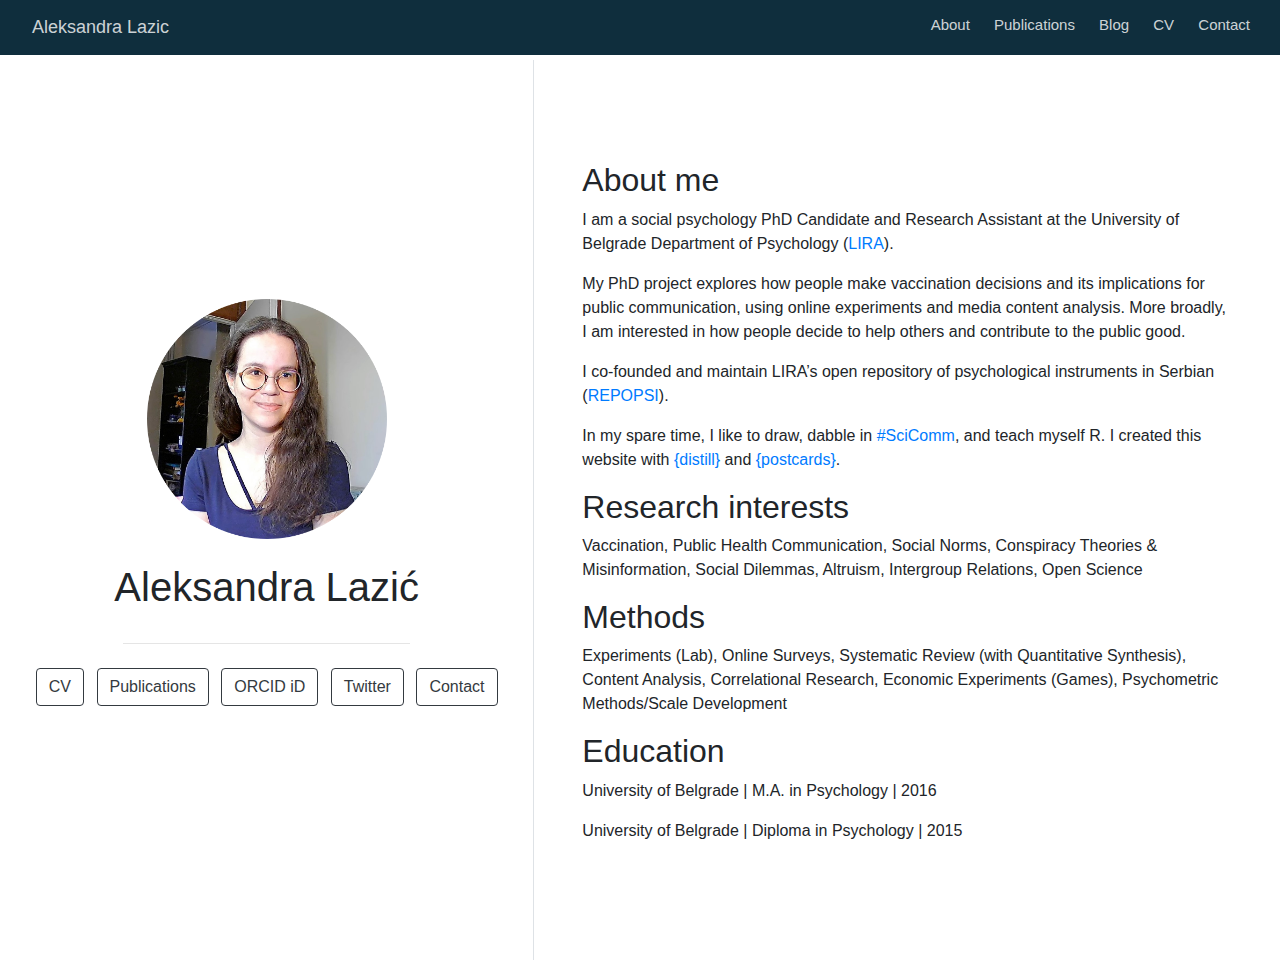
==== commit 4028a514: "changing mytheme.css" ====
--- a/docs/index.html
+++ b/docs/index.html
@@ -8,20 +8,8 @@
     <!-- Bootstrap CSS -->
     <link rel="stylesheet" href="https://stackpath.bootstrapcdn.com/bootstrap/4.5.0/css/bootstrap.min.css">
 
-    <link href="https://fonts.googleapis.com/css2?family=Roboto+Mono&display=swap" rel="stylesheet">
-    <style type="text/css">body {font-family: 'Roboto Mono', serif;}</style>
-
-    <style>
-      @media screen and (min-width: 768px) {
-        .container {
-          width: 768px;
-        }
-      }
-
-      body {
-        background-color: #f5e9dd;
-      }
-    </style>
+    <link href="https://fonts.googleapis.com/css2?family=Roboto+Slab&display=swap" rel="stylesheet">
+    <style type="text/css">body {font-family: 'Roboto Slab', serif;}</style>
 
     <title>Aleksandra Lazić</title>
 
@@ -735,7 +723,7 @@
           @import url('https://fonts.googleapis.com/css2?family=Roboto+Slab');
 
 
-          html {
+          .html {
             /*-- Main font sizes --*/
             --title-size:      50px;
             --body-size:       1rem;
@@ -756,7 +744,7 @@
           }
 
           /*-- ARTICLE METADATA --*/
-          d-byline {
+          .d-byline {
             --heading-size:    0.6rem;
             --heading-color:   rgba(0, 0, 0, 0.5);
             --body-size:       0.8rem;
@@ -764,7 +752,7 @@
           }
 
           /*-- ARTICLE TABLE OF CONTENTS --*/
-          .d-contents {
+          d-contents {
             --heading-size:    18px;
             --contents-size:   13px;
           }
@@ -782,37 +770,29 @@
           /* Add any additional CSS rules below                      */
 
           d-article a:link {
-            color: #007bff;
+            color: #0056b3;
             text-decoration: none;
             border-bottom: none;
           }
 
-          d-article a:hover {
+          .d-article a:hover {
             color: #0056b3;
             text-decoration: none;
-            border-bottom: 1px solid;
+            border-bottom: none;
           }
 
           d-article {
               line-height: 1.4em;
           }
 
-          d-article a:visited {
-            color: #007bff;
+          .d-article a:visited {
+            color: #0056b3;
             text-decoration: none;
             border-bottom: none;
           }
 
-
-          d-button {
-            background-color: #4CAF50; /* Green */
-            border: none;
-            color: white;
-            padding: 15px 32px;
-            text-align: center;
-            text-decoration: none;
-            display: inline-block;
-            font-size: 16px;
+          body {
+            background-color: transparent;
           }</style>
           <style type="text/css">
           /* base style */
@@ -994,88 +974,89 @@
           <!--radix_placeholder_site_before_body-->
           <!--/radix_placeholder_site_before_body-->
     
-    <div class="container d-none d-lg-block d-xl-block">
-      <div class="row mt-5">
-        <div class="col-7 mt-5">
-          <h1>Aleksandra Lazić</h1>
-          <hr style="max-width: 200px; margin-left:0;" style="width:60%;"/>
-          <div class="my-3" id="icon-list">
-            <ul class="list-inline">
-                            <li class="list-inline-item">
-                <a href=https://ale-lazic.github.io/cv.html>
-                  <button type="button" class="btn btn-outline-dark mb-2">
-                    CV
-                  </button>
-                </a>
-              </li>
-                            <li class="list-inline-item">
-                <a href=https://ale-lazic.github.io/publications.html>
-                  <button type="button" class="btn btn-outline-dark mb-2">
-                    Publications
-                  </button>
-                </a>
-              </li>
-                            <li class="list-inline-item">
-                <a href=http://orcid.org/0000-0002-0433-0483>
-                  <button type="button" class="btn btn-outline-dark mb-2">
-                    ORCID iD
-                  </button>
-                </a>
-              </li>
-                            <li class="list-inline-item">
-                <a href=https://twitter.com/alelazic>
-                  <button type="button" class="btn btn-outline-dark mb-2">
-                    Twitter
-                  </button>
-                </a>
-              </li>
-                            <li class="list-inline-item">
-                <a href=https://ale-lazic.github.io/contact.html>
-                  <button type="button" class="btn btn-outline-dark mb-2">
-                    Contact
-                  </button>
-                </a>
-              </li>
-                          </ul>
+    <div class="container-fluid d-none d-lg-block d-xl-block">
+      <div class="d-flex row flex-row vh-100">
+        <div class="d-flex flex-column col-5 align-items-center text-center align-self-center">
+          <div class="mx-auto text-center">
+            <div class="p-3">
+              <img src="alazic.png" style="height:15rem" class="rounded">
+            </div>
+            <div class="p-2">
+              <h1>Aleksandra Lazić</h1>
+            </div>
+            <hr style="width:60%;"/>
+            <div class="p-2">
+              <div id="icon-list">
+                <ul class="list-inline">
+                                    <li class="list-inline-item">
+                    <a href=https://ale-lazic.github.io/cv.html>
+                      <button type="button" class="btn btn-outline-dark mb-2">
+                        CV
+                      </button>
+                    </a>
+                  </li>
+                                    <li class="list-inline-item">
+                    <a href=https://ale-lazic.github.io/publications.html>
+                      <button type="button" class="btn btn-outline-dark mb-2">
+                        Publications
+                      </button>
+                    </a>
+                  </li>
+                                    <li class="list-inline-item">
+                    <a href=http://orcid.org/0000-0002-0433-0483>
+                      <button type="button" class="btn btn-outline-dark mb-2">
+                        ORCID iD
+                      </button>
+                    </a>
+                  </li>
+                                    <li class="list-inline-item">
+                    <a href=https://twitter.com/alelazic>
+                      <button type="button" class="btn btn-outline-dark mb-2">
+                        Twitter
+                      </button>
+                    </a>
+                  </li>
+                                    <li class="list-inline-item">
+                    <a href=https://ale-lazic.github.io/contact.html>
+                      <button type="button" class="btn btn-outline-dark mb-2">
+                        Contact
+                      </button>
+                    </a>
+                  </li>
+                                  </ul>
+              </div>
+            </div>
           </div>
         </div>
-
-        <div class="col mr-4 mt-5">
-          <img src="alazic.png" style="height:15rem" class="rounded float-right">
-        </div>
-      </div>
-      <div class="row mb-5">
-        <div class="col">
-          <style>
-            body {
-                  background-color: transparent;
-                }
-          </style>
-          <div id="about-me" class="section level2">
-          <h2>About me</h2>
-          <p>I am a social psychology PhD Candidate and Research Assistant at the University of Belgrade Department of Psychology (<a href="https://lira.f.bg.ac.rs/en/">LIRA</a>).</p>
-          <p>My PhD project explores how people make vaccination decisions and its implications for public communication, using online experiments and media content analysis. More broadly, I am interested in how people decide to help others and contribute to the public good.</p>
-          <p>I co-founded and maintain LIRA’s open repository of psychological instruments in Serbian (<a href="https://osf.io/5zb8p/">REPOPSI</a>).</p>
-          <p>In my spare time, I like to draw, dabble in <a href="https://alelazic.blogspot.com">#SciComm</a>, and teach myself R. I created this website with <a href="https://rstudio.github.io/distill/">{distill}</a> and <a href="https://github.com/seankross/postcards">{postcards}</a>.</p>
-          </div>
-          <div id="research-interests" class="section level2">
-          <h2>Research interests</h2>
-          <p>Vaccination, Public Health Communication, Social Norms, Conspiracy Theories &amp; Misinformation, Social Dilemmas, Altruism, Intergroup Relations, Open Science</p>
-          </div>
-          <div id="methods" class="section level2">
-          <h2>Methods</h2>
-          <p>Experiments (Lab), Online Surveys, Systematic Review (with Quantitative Synthesis), Content Analysis, Correlational Research, Economic Experiments (Games), Psychometric Methods/Scale Development</p>
-          </div>
-          <div id="education" class="section level2">
-          <h2>Education</h2>
-          <p>University of Belgrade | M.A. in Psychology | 2016</p>
-          <p>University of Belgrade | Diploma in Psychology | 2015</p>
+        <div class="d-flex flex-column vh-100 border-left"></div>
+        <div class="d-flex flex-column col px-5 align-items-center align-self-center mh-100" style="overflow-y: scroll;">
+          <div class="my-5" id="content">
+            <div id="about-me" class="section level2">
+            <h2>About me</h2>
+            <p>I am a social psychology PhD Candidate and Research Assistant at the University of Belgrade Department of Psychology (<a href="https://lira.f.bg.ac.rs/en/">LIRA</a>).</p>
+            <p>My PhD project explores how people make vaccination decisions and its implications for public communication, using online experiments and media content analysis. More broadly, I am interested in how people decide to help others and contribute to the public good.</p>
+            <p>I co-founded and maintain LIRA’s open repository of psychological instruments in Serbian (<a href="https://osf.io/5zb8p/">REPOPSI</a>).</p>
+            <p>In my spare time, I like to draw, dabble in <a href="https://alelazic.blogspot.com">#SciComm</a>, and teach myself R. I created this website with <a href="https://rstudio.github.io/distill/">{distill}</a> and <a href="https://github.com/seankross/postcards">{postcards}</a>.</p>
+            </div>
+            <div id="research-interests" class="section level2">
+            <h2>Research interests</h2>
+            <p>Vaccination, Public Health Communication, Social Norms, Conspiracy Theories &amp; Misinformation, Social Dilemmas, Altruism, Intergroup Relations, Open Science</p>
+            </div>
+            <div id="methods" class="section level2">
+            <h2>Methods</h2>
+            <p>Experiments (Lab), Online Surveys, Systematic Review (with Quantitative Synthesis), Content Analysis, Correlational Research, Economic Experiments (Games), Psychometric Methods/Scale Development</p>
+            </div>
+            <div id="education" class="section level2">
+            <h2>Education</h2>
+            <p>University of Belgrade | M.A. in Psychology | 2016</p>
+            <p>University of Belgrade | Diploma in Psychology | 2015</p>
+            </div>
           </div>
         </div>
       </div>
     </div>
 
-    <div class="container d-block d-lg-none d-xl-none">
+    <div class="container-flex min-vh-100 d-block d-lg-none d-xl-none">
       <div class="d-flex flex-row justify-content-center">
         <div class="d-flex flex-col">
           <div class="mx-auto">
@@ -1091,39 +1072,34 @@
               <div class="col-8 p-1 text-center">
                 <div class="list-group">
                                     <a href=https://ale-lazic.github.io/cv.html>
-                    <button type="button" class="list-group-item list-group-item-action my-1 rounded" style="background-color: #f5e9dd; color: black;border-color: black;">
+                    <button type="button" class="list-group-item list-group-item-action my-1 rounded">
                       CV
                     </button>
                   </a>
                                     <a href=https://ale-lazic.github.io/publications.html>
-                    <button type="button" class="list-group-item list-group-item-action my-1 rounded" style="background-color: #f5e9dd; color: black;border-color: black;">
+                    <button type="button" class="list-group-item list-group-item-action my-1 rounded">
                       Publications
                     </button>
                   </a>
                                     <a href=http://orcid.org/0000-0002-0433-0483>
-                    <button type="button" class="list-group-item list-group-item-action my-1 rounded" style="background-color: #f5e9dd; color: black;border-color: black;">
+                    <button type="button" class="list-group-item list-group-item-action my-1 rounded">
                       ORCID iD
                     </button>
                   </a>
                                     <a href=https://twitter.com/alelazic>
-                    <button type="button" class="list-group-item list-group-item-action my-1 rounded" style="background-color: #f5e9dd; color: black;border-color: black;">
+                    <button type="button" class="list-group-item list-group-item-action my-1 rounded">
                       Twitter
                     </button>
                   </a>
                                     <a href=https://ale-lazic.github.io/contact.html>
-                    <button type="button" class="list-group-item list-group-item-action my-1 rounded" style="background-color: #f5e9dd; color: black;border-color: black;">
+                    <button type="button" class="list-group-item list-group-item-action my-1 rounded">
                       Contact
                     </button>
                   </a>
                                   </div>
               </div>
             </div>
-            <div class="mt-4 mb-5 mx-2">
-              <style>
-                body {
-                      background-color: transparent;
-                    }
-              </style>
+            <div class="p pt-4 px-5">
               <div id="about-me" class="section level2">
               <h2>About me</h2>
               <p>I am a social psychology PhD Candidate and Research Assistant at the University of Belgrade Department of Psychology (<a href="https://lira.f.bg.ac.rs/en/">LIRA</a>).</p>
@@ -1155,10 +1131,10 @@
     <script src="https://cdn.jsdelivr.net/npm/popper.js@1.16.0/dist/umd/popper.min.js" integrity="sha384-Q6E9RHvbIyZFJoft+2mJbHaEWldlvI9IOYy5n3zV9zzTtmI3UksdQRVvoxMfooAo" crossorigin="anonymous"></script>
     <script src="https://stackpath.bootstrapcdn.com/bootstrap/4.5.0/js/bootstrap.min.js" integrity="sha384-OgVRvuATP1z7JjHLkuOU7Xw704+h835Lr+6QL9UvYjZE3Ipu6Tp75j7Bh/kR0JKI" crossorigin="anonymous"></script>
 
-          <!--radix_placeholder_site_after_body-->
-          <!--/radix_placeholder_site_after_body-->
-          <!--radix_placeholder_navigation_after_body-->
-          <!--/radix_placeholder_navigation_after_body-->
-    
+      <!--radix_placeholder_site_after_body-->
+      <!--/radix_placeholder_site_after_body-->
+      <!--radix_placeholder_navigation_after_body-->
+      <!--/radix_placeholder_navigation_after_body-->
+  
   </body>
 </html>
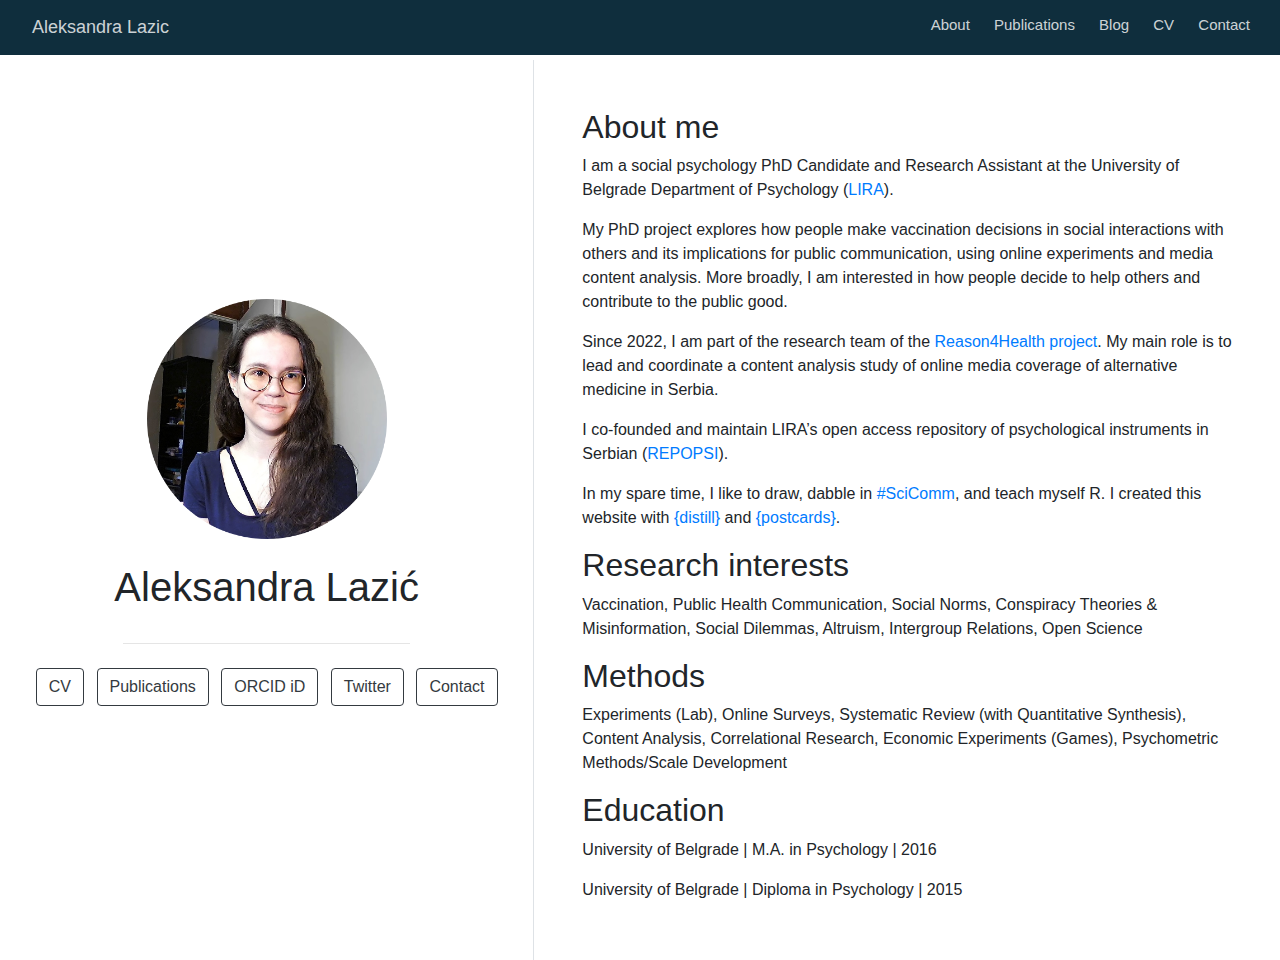
==== commit 27457ad3: "editing bio, adding pub badges" ====
--- a/docs/index.html
+++ b/docs/index.html
@@ -744,7 +744,7 @@
           }
 
           /*-- ARTICLE METADATA --*/
-          .d-byline {
+          d-byline {
             --heading-size:    0.6rem;
             --heading-color:   rgba(0, 0, 0, 0.5);
             --body-size:       0.8rem;
@@ -770,23 +770,23 @@
           /* Add any additional CSS rules below                      */
 
           d-article a:link {
-            color: #0056b3;
+            color: #008fff;
             text-decoration: none;
             border-bottom: none;
           }
 
           .d-article a:hover {
             color: #0056b3;
-            text-decoration: none;
-            border-bottom: none;
+            text-decoration: ;
+            border-bottom: thin;
           }
 
           d-article {
               line-height: 1.4em;
           }
 
-          .d-article a:visited {
-            color: #0056b3;
+          d-article a:visited {
+            color: #008fff;
             text-decoration: none;
             border-bottom: none;
           }
@@ -1034,8 +1034,9 @@
             <div id="about-me" class="section level2">
             <h2>About me</h2>
             <p>I am a social psychology PhD Candidate and Research Assistant at the University of Belgrade Department of Psychology (<a href="https://lira.f.bg.ac.rs/en/">LIRA</a>).</p>
-            <p>My PhD project explores how people make vaccination decisions and its implications for public communication, using online experiments and media content analysis. More broadly, I am interested in how people decide to help others and contribute to the public good.</p>
-            <p>I co-founded and maintain LIRA’s open repository of psychological instruments in Serbian (<a href="https://osf.io/5zb8p/">REPOPSI</a>).</p>
+            <p>My PhD project explores how people make vaccination decisions in social interactions with others and its implications for public communication, using online experiments and media content analysis. More broadly, I am interested in how people decide to help others and contribute to the public good.</p>
+            <p>Since 2022, I am part of the research team of the <a href="https://reasonforhealth.f.bg.ac.rs/en/">Reason4Health project</a>. My main role is to lead and coordinate a content analysis study of online media coverage of alternative medicine in Serbia.</p>
+            <p>I co-founded and maintain LIRA’s open access repository of psychological instruments in Serbian (<a href="https://osf.io/5zb8p/">REPOPSI</a>).</p>
             <p>In my spare time, I like to draw, dabble in <a href="https://alelazic.blogspot.com">#SciComm</a>, and teach myself R. I created this website with <a href="https://rstudio.github.io/distill/">{distill}</a> and <a href="https://github.com/seankross/postcards">{postcards}</a>.</p>
             </div>
             <div id="research-interests" class="section level2">
@@ -1103,8 +1104,9 @@
               <div id="about-me" class="section level2">
               <h2>About me</h2>
               <p>I am a social psychology PhD Candidate and Research Assistant at the University of Belgrade Department of Psychology (<a href="https://lira.f.bg.ac.rs/en/">LIRA</a>).</p>
-              <p>My PhD project explores how people make vaccination decisions and its implications for public communication, using online experiments and media content analysis. More broadly, I am interested in how people decide to help others and contribute to the public good.</p>
-              <p>I co-founded and maintain LIRA’s open repository of psychological instruments in Serbian (<a href="https://osf.io/5zb8p/">REPOPSI</a>).</p>
+              <p>My PhD project explores how people make vaccination decisions in social interactions with others and its implications for public communication, using online experiments and media content analysis. More broadly, I am interested in how people decide to help others and contribute to the public good.</p>
+              <p>Since 2022, I am part of the research team of the <a href="https://reasonforhealth.f.bg.ac.rs/en/">Reason4Health project</a>. My main role is to lead and coordinate a content analysis study of online media coverage of alternative medicine in Serbia.</p>
+              <p>I co-founded and maintain LIRA’s open access repository of psychological instruments in Serbian (<a href="https://osf.io/5zb8p/">REPOPSI</a>).</p>
               <p>In my spare time, I like to draw, dabble in <a href="https://alelazic.blogspot.com">#SciComm</a>, and teach myself R. I created this website with <a href="https://rstudio.github.io/distill/">{distill}</a> and <a href="https://github.com/seankross/postcards">{postcards}</a>.</p>
               </div>
               <div id="research-interests" class="section level2">
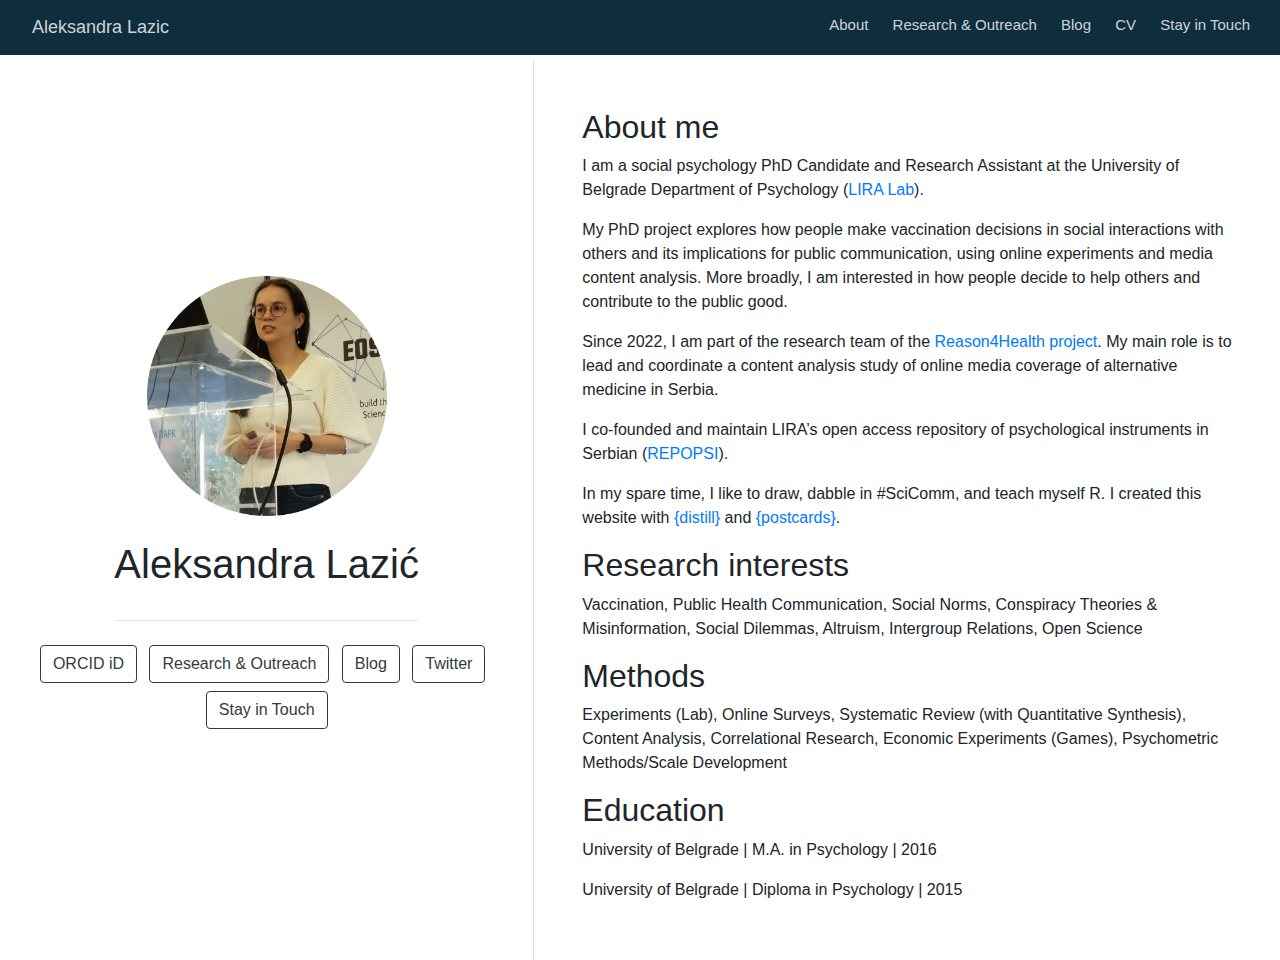
==== commit a296e99f: "December update" ====
--- a/docs/index.html
+++ b/docs/index.html
@@ -725,17 +725,17 @@
 
           .html {
             /*-- Main font sizes --*/
-            --title-size:      50px;
-            --body-size:       1rem;
-            --code-size:       14px;
-            --aside-size:      12px;
-            --fig-cap-size:    13px;
+            --title-size:      40px;
+            --body-size:       0.6rem;
+            --code-size:       12px;
+            --aside-size:      10px;
+            --fig-cap-size:    11px;
             /*-- Main font colors --*/
             --title-color:     #000000;
-            --header-color:    rgba(0, 0, 0, 0.8);
-            --body-color:      rgba(0, 0, 0, 0.8);
-            --aside-color:     rgba(0, 0, 0, 0.6);
-            --fig-cap-color:   rgba(0, 0, 0, 0.6);
+            --header-color:    rgba(0, 0, 0, 0);
+            --body-color:      rgba(0, 0, 0, 0);
+            --aside-color:     rgba(0, 0, 0, 0);
+            --fig-cap-color:   rgba(0, 0, 0, 0);
             /*-- Specify custom fonts ~~~ must be imported above   --*/
             --heading-font:    Roboto;
             --mono-font:       Roboto;
@@ -754,7 +754,7 @@
           /*-- ARTICLE TABLE OF CONTENTS --*/
           d-contents {
             --heading-size:    18px;
-            --contents-size:   13px;
+            --contents-size:   15px;
           }
 
           /*-- ARTICLE APPENDIX --*/
@@ -962,10 +962,10 @@
           </div>
           <div class="nav-right">
           <a href="index.html">About</a>
-          <a href="publications.html">Publications</a>
+          <a href="publications.html">Research &amp; Outreach</a>
           <a href="https://alelazic.blogspot.com/">Blog</a>
           <a href="cv.html">CV</a>
-          <a href="contact.html">Contact</a>
+          <a href="contact.html">Stay in Touch</a>
           <a href="javascript:void(0);" class="nav-toggle">&#9776;</a>
           </div>
           </nav>
@@ -979,7 +979,7 @@
         <div class="d-flex flex-column col-5 align-items-center text-center align-self-center">
           <div class="mx-auto text-center">
             <div class="p-3">
-              <img src="alazic.png" style="height:15rem" class="rounded">
+              <img src="al_repopsi-modified.png" style="height:15rem" class="rounded">
             </div>
             <div class="p-2">
               <h1>Aleksandra Lazić</h1>
@@ -989,23 +989,23 @@
               <div id="icon-list">
                 <ul class="list-inline">
                                     <li class="list-inline-item">
-                    <a href=https://ale-lazic.github.io/cv.html>
+                    <a href=http://orcid.org/0000-0002-0433-0483>
                       <button type="button" class="btn btn-outline-dark mb-2">
-                        CV
+                        ORCID iD
                       </button>
                     </a>
                   </li>
                                     <li class="list-inline-item">
                     <a href=https://ale-lazic.github.io/publications.html>
                       <button type="button" class="btn btn-outline-dark mb-2">
-                        Publications
+                        Research &amp; Outreach
                       </button>
                     </a>
                   </li>
                                     <li class="list-inline-item">
-                    <a href=http://orcid.org/0000-0002-0433-0483>
+                    <a href=https://alelazic.blogspot.com/>
                       <button type="button" class="btn btn-outline-dark mb-2">
-                        ORCID iD
+                        Blog
                       </button>
                     </a>
                   </li>
@@ -1019,7 +1019,7 @@
                                     <li class="list-inline-item">
                     <a href=https://ale-lazic.github.io/contact.html>
                       <button type="button" class="btn btn-outline-dark mb-2">
-                        Contact
+                        Stay in Touch
                       </button>
                     </a>
                   </li>
@@ -1033,11 +1033,11 @@
           <div class="my-5" id="content">
             <div id="about-me" class="section level2">
             <h2>About me</h2>
-            <p>I am a social psychology PhD Candidate and Research Assistant at the University of Belgrade Department of Psychology (<a href="https://lira.f.bg.ac.rs/en/">LIRA</a>).</p>
+            <p>I am a social psychology PhD Candidate and Research Assistant at the University of Belgrade Department of Psychology (<a href="https://lira.f.bg.ac.rs/en/">LIRA Lab</a>).</p>
             <p>My PhD project explores how people make vaccination decisions in social interactions with others and its implications for public communication, using online experiments and media content analysis. More broadly, I am interested in how people decide to help others and contribute to the public good.</p>
             <p>Since 2022, I am part of the research team of the <a href="https://reasonforhealth.f.bg.ac.rs/en/">Reason4Health project</a>. My main role is to lead and coordinate a content analysis study of online media coverage of alternative medicine in Serbia.</p>
             <p>I co-founded and maintain LIRA’s open access repository of psychological instruments in Serbian (<a href="https://osf.io/5zb8p/">REPOPSI</a>).</p>
-            <p>In my spare time, I like to draw, dabble in <a href="https://alelazic.blogspot.com">#SciComm</a>, and teach myself R. I created this website with <a href="https://rstudio.github.io/distill/">{distill}</a> and <a href="https://github.com/seankross/postcards">{postcards}</a>.</p>
+            <p>In my spare time, I like to draw, dabble in #SciComm, and teach myself R. I created this website with <a href="https://rstudio.github.io/distill/">{distill}</a> and <a href="https://github.com/seankross/postcards">{postcards}</a>.</p>
             </div>
             <div id="research-interests" class="section level2">
             <h2>Research interests</h2>
@@ -1062,7 +1062,7 @@
         <div class="d-flex flex-col">
           <div class="mx-auto">
             <div class="p-3 mt-3 text-center">
-              <img src="alazic.png" style="height:15rem" class="rounded">
+              <img src="al_repopsi-modified.png" style="height:15rem" class="rounded">
             </div>
             <div class="p-2 text-center">
               <h1>Aleksandra Lazić</h1>
@@ -1072,19 +1072,19 @@
             <div class="row justify-content-center align-items-center">
               <div class="col-8 p-1 text-center">
                 <div class="list-group">
-                                    <a href=https://ale-lazic.github.io/cv.html>
+                                    <a href=http://orcid.org/0000-0002-0433-0483>
                     <button type="button" class="list-group-item list-group-item-action my-1 rounded">
-                      CV
+                      ORCID iD
                     </button>
                   </a>
                                     <a href=https://ale-lazic.github.io/publications.html>
                     <button type="button" class="list-group-item list-group-item-action my-1 rounded">
-                      Publications
+                      Research &amp; Outreach
                     </button>
                   </a>
-                                    <a href=http://orcid.org/0000-0002-0433-0483>
+                                    <a href=https://alelazic.blogspot.com/>
                     <button type="button" class="list-group-item list-group-item-action my-1 rounded">
-                      ORCID iD
+                      Blog
                     </button>
                   </a>
                                     <a href=https://twitter.com/alelazic>
@@ -1094,7 +1094,7 @@
                   </a>
                                     <a href=https://ale-lazic.github.io/contact.html>
                     <button type="button" class="list-group-item list-group-item-action my-1 rounded">
-                      Contact
+                      Stay in Touch
                     </button>
                   </a>
                                   </div>
@@ -1103,11 +1103,11 @@
             <div class="p pt-4 px-5">
               <div id="about-me" class="section level2">
               <h2>About me</h2>
-              <p>I am a social psychology PhD Candidate and Research Assistant at the University of Belgrade Department of Psychology (<a href="https://lira.f.bg.ac.rs/en/">LIRA</a>).</p>
+              <p>I am a social psychology PhD Candidate and Research Assistant at the University of Belgrade Department of Psychology (<a href="https://lira.f.bg.ac.rs/en/">LIRA Lab</a>).</p>
               <p>My PhD project explores how people make vaccination decisions in social interactions with others and its implications for public communication, using online experiments and media content analysis. More broadly, I am interested in how people decide to help others and contribute to the public good.</p>
               <p>Since 2022, I am part of the research team of the <a href="https://reasonforhealth.f.bg.ac.rs/en/">Reason4Health project</a>. My main role is to lead and coordinate a content analysis study of online media coverage of alternative medicine in Serbia.</p>
               <p>I co-founded and maintain LIRA’s open access repository of psychological instruments in Serbian (<a href="https://osf.io/5zb8p/">REPOPSI</a>).</p>
-              <p>In my spare time, I like to draw, dabble in <a href="https://alelazic.blogspot.com">#SciComm</a>, and teach myself R. I created this website with <a href="https://rstudio.github.io/distill/">{distill}</a> and <a href="https://github.com/seankross/postcards">{postcards}</a>.</p>
+              <p>In my spare time, I like to draw, dabble in #SciComm, and teach myself R. I created this website with <a href="https://rstudio.github.io/distill/">{distill}</a> and <a href="https://github.com/seankross/postcards">{postcards}</a>.</p>
               </div>
               <div id="research-interests" class="section level2">
               <h2>Research interests</h2>
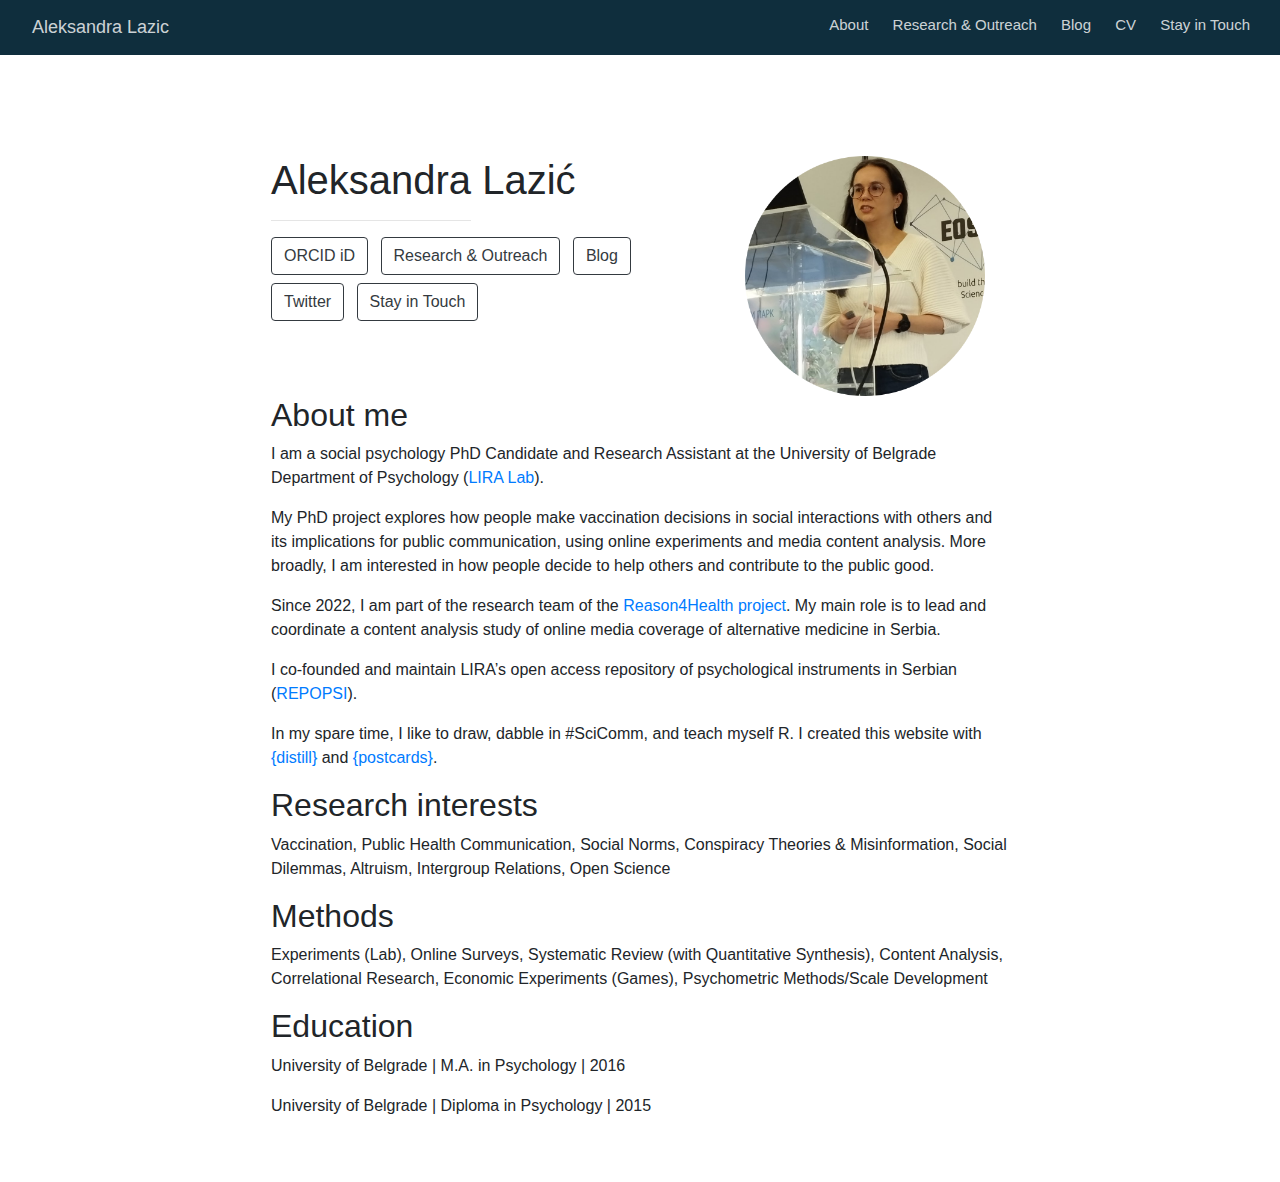
==== commit 47f0970f: "December update" ====
--- a/docs/index.html
+++ b/docs/index.html
@@ -8,8 +8,20 @@
     <!-- Bootstrap CSS -->
     <link rel="stylesheet" href="https://stackpath.bootstrapcdn.com/bootstrap/4.5.0/css/bootstrap.min.css">
 
-    <link href="https://fonts.googleapis.com/css2?family=Roboto+Slab&display=swap" rel="stylesheet">
-    <style type="text/css">body {font-family: 'Roboto Slab', serif;}</style>
+    <link href="https://fonts.googleapis.com/css2?family=Roboto+Mono&display=swap" rel="stylesheet">
+    <style type="text/css">body {font-family: 'Roboto Mono', serif;}</style>
+
+    <style>
+      @media screen and (min-width: 768px) {
+        .container {
+          width: 768px;
+        }
+      }
+
+      body {
+        background-color: #f5e9dd;
+      }
+    </style>
 
     <title>Aleksandra Lazić</title>
 
@@ -725,11 +737,11 @@
 
           .html {
             /*-- Main font sizes --*/
-            --title-size:      40px;
-            --body-size:       0.6rem;
-            --code-size:       12px;
-            --aside-size:      10px;
-            --fig-cap-size:    11px;
+            --title-size:      50px;
+            --body-size:       0.7rem;
+            --code-size:       0.9rem;
+            --aside-size:      12px;
+            --fig-cap-size:    13px;
             /*-- Main font colors --*/
             --title-color:     #000000;
             --header-color:    rgba(0, 0, 0, 0);
@@ -974,90 +986,84 @@
           <!--radix_placeholder_site_before_body-->
           <!--/radix_placeholder_site_before_body-->
     
-    <div class="container-fluid d-none d-lg-block d-xl-block">
-      <div class="d-flex row flex-row vh-100">
-        <div class="d-flex flex-column col-5 align-items-center text-center align-self-center">
-          <div class="mx-auto text-center">
-            <div class="p-3">
-              <img src="al_repopsi-modified.png" style="height:15rem" class="rounded">
-            </div>
-            <div class="p-2">
-              <h1>Aleksandra Lazić</h1>
-            </div>
-            <hr style="width:60%;"/>
-            <div class="p-2">
-              <div id="icon-list">
-                <ul class="list-inline">
-                                    <li class="list-inline-item">
-                    <a href=http://orcid.org/0000-0002-0433-0483>
-                      <button type="button" class="btn btn-outline-dark mb-2">
-                        ORCID iD
-                      </button>
-                    </a>
-                  </li>
-                                    <li class="list-inline-item">
-                    <a href=https://ale-lazic.github.io/publications.html>
-                      <button type="button" class="btn btn-outline-dark mb-2">
-                        Research &amp; Outreach
-                      </button>
-                    </a>
-                  </li>
-                                    <li class="list-inline-item">
-                    <a href=https://alelazic.blogspot.com/>
-                      <button type="button" class="btn btn-outline-dark mb-2">
-                        Blog
-                      </button>
-                    </a>
-                  </li>
-                                    <li class="list-inline-item">
-                    <a href=https://twitter.com/alelazic>
-                      <button type="button" class="btn btn-outline-dark mb-2">
-                        Twitter
-                      </button>
-                    </a>
-                  </li>
-                                    <li class="list-inline-item">
-                    <a href=https://ale-lazic.github.io/contact.html>
-                      <button type="button" class="btn btn-outline-dark mb-2">
-                        Stay in Touch
-                      </button>
-                    </a>
-                  </li>
-                                  </ul>
-              </div>
-            </div>
+    <div class="container d-none d-lg-block d-xl-block">
+      <div class="row mt-5">
+        <div class="col-7 mt-5">
+          <h1>Aleksandra Lazić</h1>
+          <hr style="max-width: 200px; margin-left:0;" style="width:60%;"/>
+          <div class="my-3" id="icon-list">
+            <ul class="list-inline">
+                            <li class="list-inline-item">
+                <a href=http://orcid.org/0000-0002-0433-0483>
+                  <button type="button" class="btn btn-outline-dark mb-2">
+                    ORCID iD
+                  </button>
+                </a>
+              </li>
+                            <li class="list-inline-item">
+                <a href=https://ale-lazic.github.io/publications.html>
+                  <button type="button" class="btn btn-outline-dark mb-2">
+                    Research &amp; Outreach
+                  </button>
+                </a>
+              </li>
+                            <li class="list-inline-item">
+                <a href=https://alelazic.blogspot.com/>
+                  <button type="button" class="btn btn-outline-dark mb-2">
+                    Blog
+                  </button>
+                </a>
+              </li>
+                            <li class="list-inline-item">
+                <a href=https://twitter.com/alelazic>
+                  <button type="button" class="btn btn-outline-dark mb-2">
+                    Twitter
+                  </button>
+                </a>
+              </li>
+                            <li class="list-inline-item">
+                <a href=https://ale-lazic.github.io/contact.html>
+                  <button type="button" class="btn btn-outline-dark mb-2">
+                    Stay in Touch
+                  </button>
+                </a>
+              </li>
+                          </ul>
           </div>
         </div>
-        <div class="d-flex flex-column vh-100 border-left"></div>
-        <div class="d-flex flex-column col px-5 align-items-center align-self-center mh-100" style="overflow-y: scroll;">
-          <div class="my-5" id="content">
-            <div id="about-me" class="section level2">
-            <h2>About me</h2>
-            <p>I am a social psychology PhD Candidate and Research Assistant at the University of Belgrade Department of Psychology (<a href="https://lira.f.bg.ac.rs/en/">LIRA Lab</a>).</p>
-            <p>My PhD project explores how people make vaccination decisions in social interactions with others and its implications for public communication, using online experiments and media content analysis. More broadly, I am interested in how people decide to help others and contribute to the public good.</p>
-            <p>Since 2022, I am part of the research team of the <a href="https://reasonforhealth.f.bg.ac.rs/en/">Reason4Health project</a>. My main role is to lead and coordinate a content analysis study of online media coverage of alternative medicine in Serbia.</p>
-            <p>I co-founded and maintain LIRA’s open access repository of psychological instruments in Serbian (<a href="https://osf.io/5zb8p/">REPOPSI</a>).</p>
-            <p>In my spare time, I like to draw, dabble in #SciComm, and teach myself R. I created this website with <a href="https://rstudio.github.io/distill/">{distill}</a> and <a href="https://github.com/seankross/postcards">{postcards}</a>.</p>
-            </div>
-            <div id="research-interests" class="section level2">
-            <h2>Research interests</h2>
-            <p>Vaccination, Public Health Communication, Social Norms, Conspiracy Theories &amp; Misinformation, Social Dilemmas, Altruism, Intergroup Relations, Open Science</p>
-            </div>
-            <div id="methods" class="section level2">
-            <h2>Methods</h2>
-            <p>Experiments (Lab), Online Surveys, Systematic Review (with Quantitative Synthesis), Content Analysis, Correlational Research, Economic Experiments (Games), Psychometric Methods/Scale Development</p>
-            </div>
-            <div id="education" class="section level2">
-            <h2>Education</h2>
-            <p>University of Belgrade | M.A. in Psychology | 2016</p>
-            <p>University of Belgrade | Diploma in Psychology | 2015</p>
-            </div>
+
+        <div class="col mr-4 mt-5">
+          <img src="al_repopsi-modified.png" style="height:15rem" class="rounded float-right">
+        </div>
+      </div>
+      <div class="row mb-5">
+        <div class="col">
+          <div id="about-me" class="section level2">
+          <h2>About me</h2>
+          <p>I am a social psychology PhD Candidate and Research Assistant at the University of Belgrade Department of Psychology (<a href="https://lira.f.bg.ac.rs/en/">LIRA Lab</a>).</p>
+          <p>My PhD project explores how people make vaccination decisions in social interactions with others and its implications for public communication, using online experiments and media content analysis. More broadly, I am interested in how people decide to help others and contribute to the public good.</p>
+          <p>Since 2022, I am part of the research team of the <a href="https://reasonforhealth.f.bg.ac.rs/en/">Reason4Health project</a>. My main role is to lead and coordinate a content analysis study of online media coverage of alternative medicine in Serbia.</p>
+          <p>I co-founded and maintain LIRA’s open access repository of psychological instruments in Serbian (<a href="https://osf.io/5zb8p/">REPOPSI</a>).</p>
+          <p>In my spare time, I like to draw, dabble in #SciComm, and teach myself R. I created this website with <a href="https://rstudio.github.io/distill/">{distill}</a> and <a href="https://github.com/seankross/postcards">{postcards}</a>.</p>
+          </div>
+          <div id="research-interests" class="section level2">
+          <h2>Research interests</h2>
+          <p>Vaccination, Public Health Communication, Social Norms, Conspiracy Theories &amp; Misinformation, Social Dilemmas, Altruism, Intergroup Relations, Open Science</p>
+          </div>
+          <div id="methods" class="section level2">
+          <h2>Methods</h2>
+          <p>Experiments (Lab), Online Surveys, Systematic Review (with Quantitative Synthesis), Content Analysis, Correlational Research, Economic Experiments (Games), Psychometric Methods/Scale Development</p>
+          </div>
+          <div id="education" class="section level2">
+          <h2>Education</h2>
+          <p>University of Belgrade | M.A. in Psychology | 2016</p>
+          <p>University of Belgrade | Diploma in Psychology | 2015</p>
           </div>
         </div>
       </div>
     </div>
 
-    <div class="container-flex min-vh-100 d-block d-lg-none d-xl-none">
+    <div class="container d-block d-lg-none d-xl-none">
       <div class="d-flex flex-row justify-content-center">
         <div class="d-flex flex-col">
           <div class="mx-auto">
@@ -1073,34 +1079,34 @@
               <div class="col-8 p-1 text-center">
                 <div class="list-group">
                                     <a href=http://orcid.org/0000-0002-0433-0483>
-                    <button type="button" class="list-group-item list-group-item-action my-1 rounded">
+                    <button type="button" class="list-group-item list-group-item-action my-1 rounded" style="background-color: #f5e9dd; color: black;border-color: black;">
                       ORCID iD
                     </button>
                   </a>
                                     <a href=https://ale-lazic.github.io/publications.html>
-                    <button type="button" class="list-group-item list-group-item-action my-1 rounded">
+                    <button type="button" class="list-group-item list-group-item-action my-1 rounded" style="background-color: #f5e9dd; color: black;border-color: black;">
                       Research &amp; Outreach
                     </button>
                   </a>
                                     <a href=https://alelazic.blogspot.com/>
-                    <button type="button" class="list-group-item list-group-item-action my-1 rounded">
+                    <button type="button" class="list-group-item list-group-item-action my-1 rounded" style="background-color: #f5e9dd; color: black;border-color: black;">
                       Blog
                     </button>
                   </a>
                                     <a href=https://twitter.com/alelazic>
-                    <button type="button" class="list-group-item list-group-item-action my-1 rounded">
+                    <button type="button" class="list-group-item list-group-item-action my-1 rounded" style="background-color: #f5e9dd; color: black;border-color: black;">
                       Twitter
                     </button>
                   </a>
                                     <a href=https://ale-lazic.github.io/contact.html>
-                    <button type="button" class="list-group-item list-group-item-action my-1 rounded">
+                    <button type="button" class="list-group-item list-group-item-action my-1 rounded" style="background-color: #f5e9dd; color: black;border-color: black;">
                       Stay in Touch
                     </button>
                   </a>
                                   </div>
               </div>
             </div>
-            <div class="p pt-4 px-5">
+            <div class="mt-4 mb-5 mx-2">
               <div id="about-me" class="section level2">
               <h2>About me</h2>
               <p>I am a social psychology PhD Candidate and Research Assistant at the University of Belgrade Department of Psychology (<a href="https://lira.f.bg.ac.rs/en/">LIRA Lab</a>).</p>
@@ -1133,10 +1139,10 @@
     <script src="https://cdn.jsdelivr.net/npm/popper.js@1.16.0/dist/umd/popper.min.js" integrity="sha384-Q6E9RHvbIyZFJoft+2mJbHaEWldlvI9IOYy5n3zV9zzTtmI3UksdQRVvoxMfooAo" crossorigin="anonymous"></script>
     <script src="https://stackpath.bootstrapcdn.com/bootstrap/4.5.0/js/bootstrap.min.js" integrity="sha384-OgVRvuATP1z7JjHLkuOU7Xw704+h835Lr+6QL9UvYjZE3Ipu6Tp75j7Bh/kR0JKI" crossorigin="anonymous"></script>
 
-      <!--radix_placeholder_site_after_body-->
-      <!--/radix_placeholder_site_after_body-->
-      <!--radix_placeholder_navigation_after_body-->
-      <!--/radix_placeholder_navigation_after_body-->
-  
+          <!--radix_placeholder_site_after_body-->
+          <!--/radix_placeholder_site_after_body-->
+          <!--radix_placeholder_navigation_after_body-->
+          <!--/radix_placeholder_navigation_after_body-->
+    
   </body>
 </html>
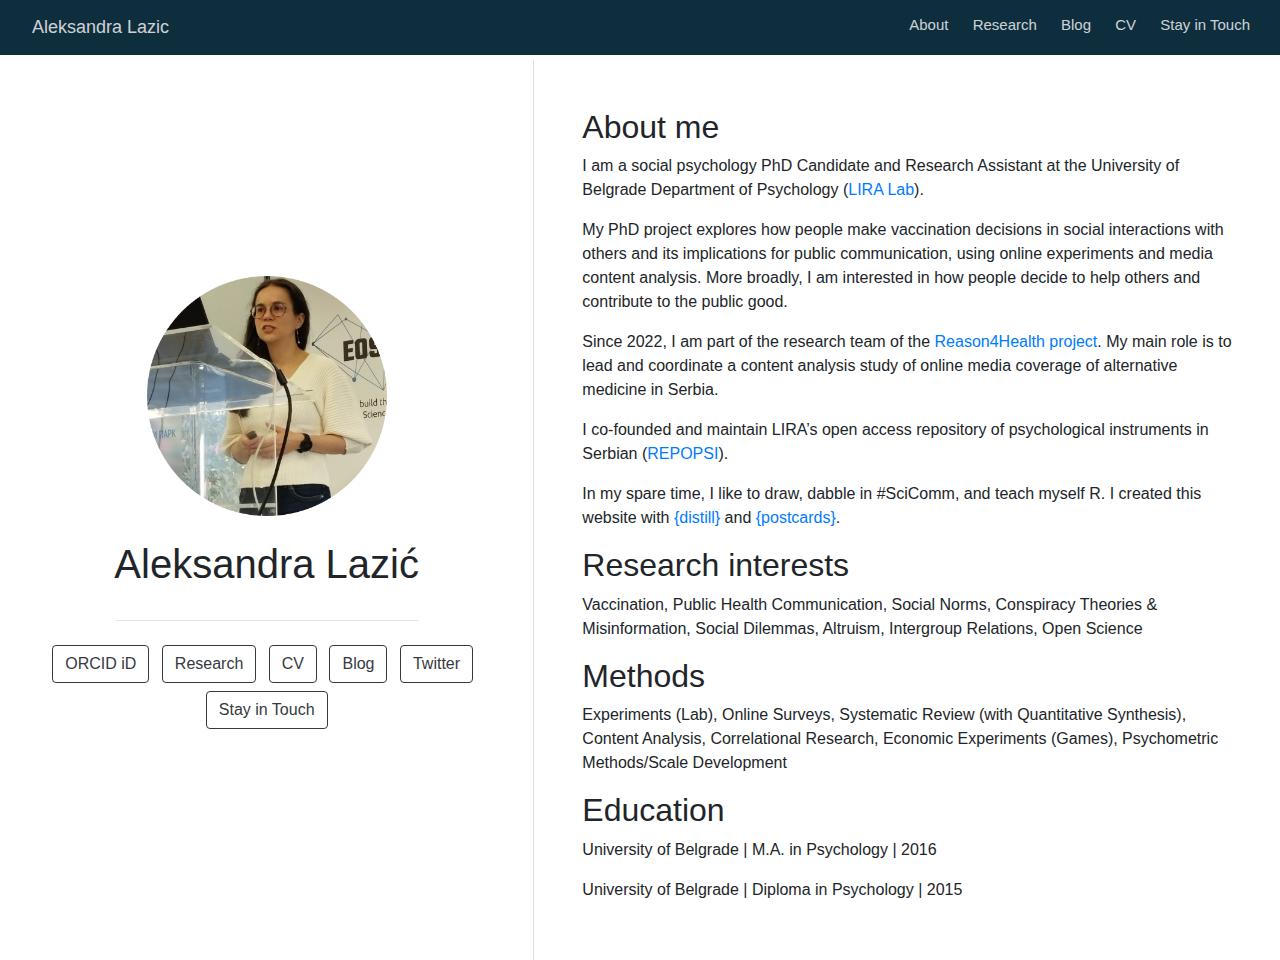
==== commit 553f887a: "December update" ====
--- a/docs/index.html
+++ b/docs/index.html
@@ -8,20 +8,8 @@
     <!-- Bootstrap CSS -->
     <link rel="stylesheet" href="https://stackpath.bootstrapcdn.com/bootstrap/4.5.0/css/bootstrap.min.css">
 
-    <link href="https://fonts.googleapis.com/css2?family=Roboto+Mono&display=swap" rel="stylesheet">
-    <style type="text/css">body {font-family: 'Roboto Mono', serif;}</style>
-
-    <style>
-      @media screen and (min-width: 768px) {
-        .container {
-          width: 768px;
-        }
-      }
-
-      body {
-        background-color: #f5e9dd;
-      }
-    </style>
+    <link href="https://fonts.googleapis.com/css2?family=Roboto+Slab&display=swap" rel="stylesheet">
+    <style type="text/css">body {font-family: 'Roboto Slab', serif;}</style>
 
     <title>Aleksandra Lazić</title>
 
@@ -735,19 +723,19 @@
           @import url('https://fonts.googleapis.com/css2?family=Roboto+Slab');
 
 
-          .html {
+          html {
             /*-- Main font sizes --*/
             --title-size:      50px;
-            --body-size:       0.7rem;
+            --body-size:       1rem;
             --code-size:       0.9rem;
             --aside-size:      12px;
             --fig-cap-size:    13px;
             /*-- Main font colors --*/
             --title-color:     #000000;
-            --header-color:    rgba(0, 0, 0, 0);
-            --body-color:      rgba(0, 0, 0, 0);
-            --aside-color:     rgba(0, 0, 0, 0);
-            --fig-cap-color:   rgba(0, 0, 0, 0);
+            --header-color:    rgba(0, 0, 0, 0.8);
+            --body-color:      rgba(0, 0, 0, 0.8);
+            --aside-color:     rgba(0, 0, 0, 0.8);
+            --fig-cap-color:   rgba(0, 0, 0, 0.8);
             /*-- Specify custom fonts ~~~ must be imported above   --*/
             --heading-font:    Roboto;
             --mono-font:       Roboto;
@@ -787,7 +775,7 @@
             border-bottom: none;
           }
 
-          .d-article a:hover {
+          d-article a:hover {
             color: #0056b3;
             text-decoration: ;
             border-bottom: thin;
@@ -805,7 +793,11 @@
 
           body {
             background-color: transparent;
-          }</style>
+          }
+
+          btn {
+              background-color: #ffffff;
+          }          </style>
           <style type="text/css">
           /* base style */
 
@@ -974,7 +966,7 @@
           </div>
           <div class="nav-right">
           <a href="index.html">About</a>
-          <a href="publications.html">Research &amp; Outreach</a>
+          <a href="publications.html">Research</a>
           <a href="https://alelazic.blogspot.com/">Blog</a>
           <a href="cv.html">CV</a>
           <a href="contact.html">Stay in Touch</a>
@@ -986,84 +978,97 @@
           <!--radix_placeholder_site_before_body-->
           <!--/radix_placeholder_site_before_body-->
     
-    <div class="container d-none d-lg-block d-xl-block">
-      <div class="row mt-5">
-        <div class="col-7 mt-5">
-          <h1>Aleksandra Lazić</h1>
-          <hr style="max-width: 200px; margin-left:0;" style="width:60%;"/>
-          <div class="my-3" id="icon-list">
-            <ul class="list-inline">
-                            <li class="list-inline-item">
-                <a href=http://orcid.org/0000-0002-0433-0483>
-                  <button type="button" class="btn btn-outline-dark mb-2">
-                    ORCID iD
-                  </button>
-                </a>
-              </li>
-                            <li class="list-inline-item">
-                <a href=https://ale-lazic.github.io/publications.html>
-                  <button type="button" class="btn btn-outline-dark mb-2">
-                    Research &amp; Outreach
-                  </button>
-                </a>
-              </li>
-                            <li class="list-inline-item">
-                <a href=https://alelazic.blogspot.com/>
-                  <button type="button" class="btn btn-outline-dark mb-2">
-                    Blog
-                  </button>
-                </a>
-              </li>
-                            <li class="list-inline-item">
-                <a href=https://twitter.com/alelazic>
-                  <button type="button" class="btn btn-outline-dark mb-2">
-                    Twitter
-                  </button>
-                </a>
-              </li>
-                            <li class="list-inline-item">
-                <a href=https://ale-lazic.github.io/contact.html>
-                  <button type="button" class="btn btn-outline-dark mb-2">
-                    Stay in Touch
-                  </button>
-                </a>
-              </li>
-                          </ul>
+    <div class="container-fluid d-none d-lg-block d-xl-block">
+      <div class="d-flex row flex-row vh-100">
+        <div class="d-flex flex-column col-5 align-items-center text-center align-self-center">
+          <div class="mx-auto text-center">
+            <div class="p-3">
+              <img src="al_repopsi-modified.png" style="height:15rem" class="rounded">
+            </div>
+            <div class="p-2">
+              <h1>Aleksandra Lazić</h1>
+            </div>
+            <hr style="width:60%;"/>
+            <div class="p-2">
+              <div id="icon-list">
+                <ul class="list-inline">
+                                    <li class="list-inline-item">
+                    <a href=http://orcid.org/0000-0002-0433-0483>
+                      <button type="button" class="btn btn-outline-dark mb-2">
+                        ORCID iD
+                      </button>
+                    </a>
+                  </li>
+                                    <li class="list-inline-item">
+                    <a href=https://ale-lazic.github.io/publications.html>
+                      <button type="button" class="btn btn-outline-dark mb-2">
+                        Research
+                      </button>
+                    </a>
+                  </li>
+                                    <li class="list-inline-item">
+                    <a href=https://ale-lazic.github.io/cv.html>
+                      <button type="button" class="btn btn-outline-dark mb-2">
+                        CV
+                      </button>
+                    </a>
+                  </li>
+                                    <li class="list-inline-item">
+                    <a href=https://alelazic.blogspot.com/>
+                      <button type="button" class="btn btn-outline-dark mb-2">
+                        Blog
+                      </button>
+                    </a>
+                  </li>
+                                    <li class="list-inline-item">
+                    <a href=https://twitter.com/alelazic>
+                      <button type="button" class="btn btn-outline-dark mb-2">
+                        Twitter
+                      </button>
+                    </a>
+                  </li>
+                                    <li class="list-inline-item">
+                    <a href=https://ale-lazic.github.io/contact.html>
+                      <button type="button" class="btn btn-outline-dark mb-2">
+                        Stay in Touch
+                      </button>
+                    </a>
+                  </li>
+                                  </ul>
+              </div>
+            </div>
           </div>
         </div>
-
-        <div class="col mr-4 mt-5">
-          <img src="al_repopsi-modified.png" style="height:15rem" class="rounded float-right">
-        </div>
-      </div>
-      <div class="row mb-5">
-        <div class="col">
-          <div id="about-me" class="section level2">
-          <h2>About me</h2>
-          <p>I am a social psychology PhD Candidate and Research Assistant at the University of Belgrade Department of Psychology (<a href="https://lira.f.bg.ac.rs/en/">LIRA Lab</a>).</p>
-          <p>My PhD project explores how people make vaccination decisions in social interactions with others and its implications for public communication, using online experiments and media content analysis. More broadly, I am interested in how people decide to help others and contribute to the public good.</p>
-          <p>Since 2022, I am part of the research team of the <a href="https://reasonforhealth.f.bg.ac.rs/en/">Reason4Health project</a>. My main role is to lead and coordinate a content analysis study of online media coverage of alternative medicine in Serbia.</p>
-          <p>I co-founded and maintain LIRA’s open access repository of psychological instruments in Serbian (<a href="https://osf.io/5zb8p/">REPOPSI</a>).</p>
-          <p>In my spare time, I like to draw, dabble in #SciComm, and teach myself R. I created this website with <a href="https://rstudio.github.io/distill/">{distill}</a> and <a href="https://github.com/seankross/postcards">{postcards}</a>.</p>
-          </div>
-          <div id="research-interests" class="section level2">
-          <h2>Research interests</h2>
-          <p>Vaccination, Public Health Communication, Social Norms, Conspiracy Theories &amp; Misinformation, Social Dilemmas, Altruism, Intergroup Relations, Open Science</p>
-          </div>
-          <div id="methods" class="section level2">
-          <h2>Methods</h2>
-          <p>Experiments (Lab), Online Surveys, Systematic Review (with Quantitative Synthesis), Content Analysis, Correlational Research, Economic Experiments (Games), Psychometric Methods/Scale Development</p>
-          </div>
-          <div id="education" class="section level2">
-          <h2>Education</h2>
-          <p>University of Belgrade | M.A. in Psychology | 2016</p>
-          <p>University of Belgrade | Diploma in Psychology | 2015</p>
+        <div class="d-flex flex-column vh-100 border-left"></div>
+        <div class="d-flex flex-column col px-5 align-items-center align-self-center mh-100" style="overflow-y: scroll;">
+          <div class="my-5" id="content">
+            <div id="about-me" class="section level2">
+            <h2>About me</h2>
+            <p>I am a social psychology PhD Candidate and Research Assistant at the University of Belgrade Department of Psychology (<a href="https://lira.f.bg.ac.rs/en/">LIRA Lab</a>).</p>
+            <p>My PhD project explores how people make vaccination decisions in social interactions with others and its implications for public communication, using online experiments and media content analysis. More broadly, I am interested in how people decide to help others and contribute to the public good.</p>
+            <p>Since 2022, I am part of the research team of the <a href="https://reasonforhealth.f.bg.ac.rs/en/">Reason4Health project</a>. My main role is to lead and coordinate a content analysis study of online media coverage of alternative medicine in Serbia.</p>
+            <p>I co-founded and maintain LIRA’s open access repository of psychological instruments in Serbian (<a href="https://osf.io/5zb8p/">REPOPSI</a>).</p>
+            <p>In my spare time, I like to draw, dabble in #SciComm, and teach myself R. I created this website with <a href="https://rstudio.github.io/distill/">{distill}</a> and <a href="https://github.com/seankross/postcards">{postcards}</a>.</p>
+            </div>
+            <div id="research-interests" class="section level2">
+            <h2>Research interests</h2>
+            <p>Vaccination, Public Health Communication, Social Norms, Conspiracy Theories &amp; Misinformation, Social Dilemmas, Altruism, Intergroup Relations, Open Science</p>
+            </div>
+            <div id="methods" class="section level2">
+            <h2>Methods</h2>
+            <p>Experiments (Lab), Online Surveys, Systematic Review (with Quantitative Synthesis), Content Analysis, Correlational Research, Economic Experiments (Games), Psychometric Methods/Scale Development</p>
+            </div>
+            <div id="education" class="section level2">
+            <h2>Education</h2>
+            <p>University of Belgrade | M.A. in Psychology | 2016</p>
+            <p>University of Belgrade | Diploma in Psychology | 2015</p>
+            </div>
           </div>
         </div>
       </div>
     </div>
 
-    <div class="container d-block d-lg-none d-xl-none">
+    <div class="container-flex min-vh-100 d-block d-lg-none d-xl-none">
       <div class="d-flex flex-row justify-content-center">
         <div class="d-flex flex-col">
           <div class="mx-auto">
@@ -1079,34 +1084,39 @@
               <div class="col-8 p-1 text-center">
                 <div class="list-group">
                                     <a href=http://orcid.org/0000-0002-0433-0483>
-                    <button type="button" class="list-group-item list-group-item-action my-1 rounded" style="background-color: #f5e9dd; color: black;border-color: black;">
+                    <button type="button" class="list-group-item list-group-item-action my-1 rounded">
                       ORCID iD
                     </button>
                   </a>
                                     <a href=https://ale-lazic.github.io/publications.html>
-                    <button type="button" class="list-group-item list-group-item-action my-1 rounded" style="background-color: #f5e9dd; color: black;border-color: black;">
-                      Research &amp; Outreach
+                    <button type="button" class="list-group-item list-group-item-action my-1 rounded">
+                      Research
+                    </button>
+                  </a>
+                                    <a href=https://ale-lazic.github.io/cv.html>
+                    <button type="button" class="list-group-item list-group-item-action my-1 rounded">
+                      CV
                     </button>
                   </a>
                                     <a href=https://alelazic.blogspot.com/>
-                    <button type="button" class="list-group-item list-group-item-action my-1 rounded" style="background-color: #f5e9dd; color: black;border-color: black;">
+                    <button type="button" class="list-group-item list-group-item-action my-1 rounded">
                       Blog
                     </button>
                   </a>
                                     <a href=https://twitter.com/alelazic>
-                    <button type="button" class="list-group-item list-group-item-action my-1 rounded" style="background-color: #f5e9dd; color: black;border-color: black;">
+                    <button type="button" class="list-group-item list-group-item-action my-1 rounded">
                       Twitter
                     </button>
                   </a>
                                     <a href=https://ale-lazic.github.io/contact.html>
-                    <button type="button" class="list-group-item list-group-item-action my-1 rounded" style="background-color: #f5e9dd; color: black;border-color: black;">
+                    <button type="button" class="list-group-item list-group-item-action my-1 rounded">
                       Stay in Touch
                     </button>
                   </a>
                                   </div>
               </div>
             </div>
-            <div class="mt-4 mb-5 mx-2">
+            <div class="p pt-4 px-5">
               <div id="about-me" class="section level2">
               <h2>About me</h2>
               <p>I am a social psychology PhD Candidate and Research Assistant at the University of Belgrade Department of Psychology (<a href="https://lira.f.bg.ac.rs/en/">LIRA Lab</a>).</p>
@@ -1139,10 +1149,10 @@
     <script src="https://cdn.jsdelivr.net/npm/popper.js@1.16.0/dist/umd/popper.min.js" integrity="sha384-Q6E9RHvbIyZFJoft+2mJbHaEWldlvI9IOYy5n3zV9zzTtmI3UksdQRVvoxMfooAo" crossorigin="anonymous"></script>
     <script src="https://stackpath.bootstrapcdn.com/bootstrap/4.5.0/js/bootstrap.min.js" integrity="sha384-OgVRvuATP1z7JjHLkuOU7Xw704+h835Lr+6QL9UvYjZE3Ipu6Tp75j7Bh/kR0JKI" crossorigin="anonymous"></script>
 
-          <!--radix_placeholder_site_after_body-->
-          <!--/radix_placeholder_site_after_body-->
-          <!--radix_placeholder_navigation_after_body-->
-          <!--/radix_placeholder_navigation_after_body-->
-    
+      <!--radix_placeholder_site_after_body-->
+      <!--/radix_placeholder_site_after_body-->
+      <!--radix_placeholder_navigation_after_body-->
+      <!--/radix_placeholder_navigation_after_body-->
+  
   </body>
 </html>
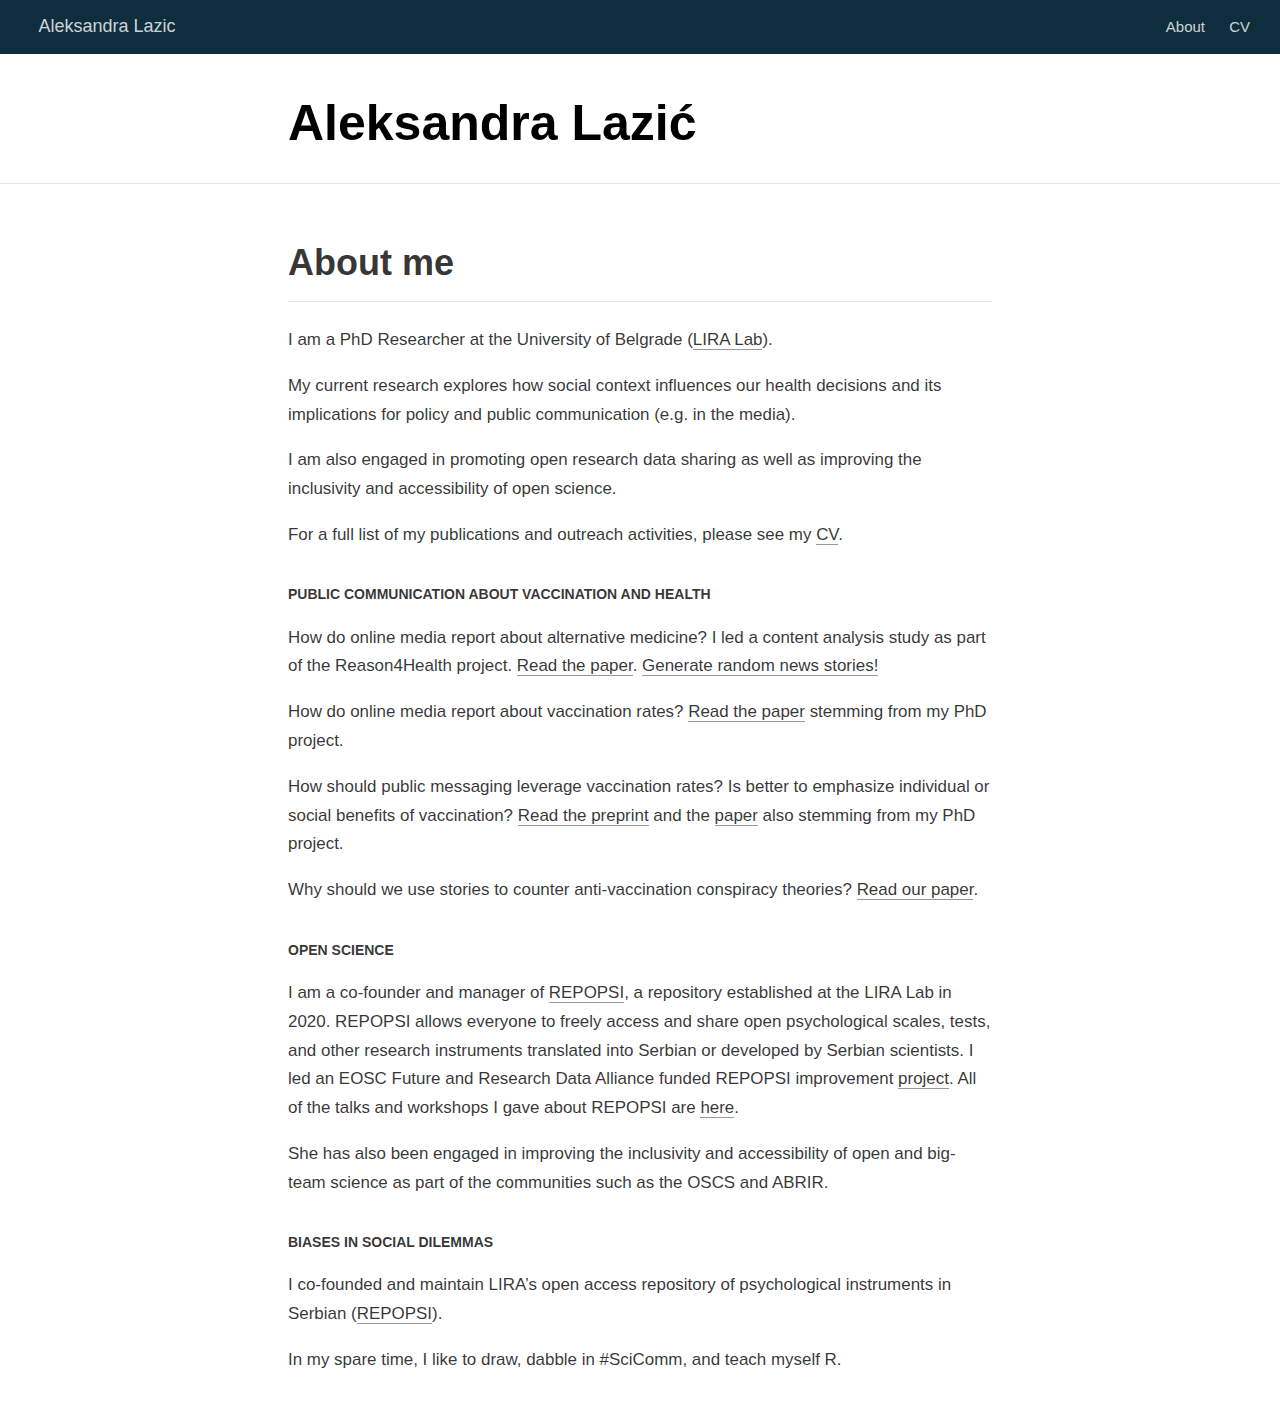
==== commit 0410c56f: "29-Nov" ====
--- a/docs/index.html
+++ b/docs/index.html
@@ -1,1158 +1,2185 @@
-<!doctype html>
-<html lang="en">
-  <head>
-    <!-- Required meta tags -->
-    <meta charset="utf-8">
-    <meta name="viewport" content="width=device-width, initial-scale=1, shrink-to-fit=no">
-
-    <!-- Bootstrap CSS -->
-    <link rel="stylesheet" href="https://stackpath.bootstrapcdn.com/bootstrap/4.5.0/css/bootstrap.min.css">
-
-    <link href="https://fonts.googleapis.com/css2?family=Roboto+Slab&display=swap" rel="stylesheet">
-    <style type="text/css">body {font-family: 'Roboto Slab', serif;}</style>
-
-    <title>Aleksandra Lazić</title>
-
-    
-          <!--radix_placeholder_navigation_in_header-->
-          <meta name="distill:offset" content=""/>
-
-          <script type="application/javascript">
-
+<!DOCTYPE html>
+
+<html xmlns="http://www.w3.org/1999/xhtml" lang="" xml:lang="">
+
+<head>
+  <meta charset="utf-8"/>
+  <meta name="viewport" content="width=device-width, initial-scale=1"/>
+  <meta http-equiv="X-UA-Compatible" content="IE=Edge,chrome=1"/>
+  <meta name="generator" content="distill" />
+
+  <style type="text/css">
+  /* Hide doc at startup (prevent jankiness while JS renders/transforms) */
+  body {
+    visibility: hidden;
+  }
+  </style>
+
+ <!--radix_placeholder_import_source-->
+ <!--/radix_placeholder_import_source-->
+
+<style type="text/css">code{white-space: pre;}</style>
+<style type="text/css" data-origin="pandoc">
+pre > code.sourceCode { white-space: pre; position: relative; }
+pre > code.sourceCode > span { display: inline-block; line-height: 1.25; }
+pre > code.sourceCode > span:empty { height: 1.2em; }
+.sourceCode { overflow: visible; }
+code.sourceCode > span { color: inherit; text-decoration: inherit; }
+div.sourceCode { margin: 1em 0; }
+pre.sourceCode { margin: 0; }
+@media screen {
+div.sourceCode { overflow: auto; }
+}
+@media print {
+pre > code.sourceCode { white-space: pre-wrap; }
+pre > code.sourceCode > span { text-indent: -5em; padding-left: 5em; }
+}
+pre.numberSource code
+  { counter-reset: source-line 0; }
+pre.numberSource code > span
+  { position: relative; left: -4em; counter-increment: source-line; }
+pre.numberSource code > span > a:first-child::before
+  { content: counter(source-line);
+    position: relative; left: -1em; text-align: right; vertical-align: baseline;
+    border: none; display: inline-block;
+    -webkit-touch-callout: none; -webkit-user-select: none;
+    -khtml-user-select: none; -moz-user-select: none;
+    -ms-user-select: none; user-select: none;
+    padding: 0 4px; width: 4em;
+    color: #aaaaaa;
+  }
+pre.numberSource { margin-left: 3em; border-left: 1px solid #aaaaaa;  padding-left: 4px; }
+div.sourceCode
+  { color: #00769e; background-color: #f1f3f5; }
+@media screen {
+pre > code.sourceCode > span > a:first-child::before { text-decoration: underline; }
+}
+code span { color: #00769e; } /* Normal */
+code span.al { color: #ad0000; } /* Alert */
+code span.an { color: #5e5e5e; } /* Annotation */
+code span.at { color: #657422; } /* Attribute */
+code span.bn { color: #ad0000; } /* BaseN */
+code span.bu { } /* BuiltIn */
+code span.cf { color: #00769e; } /* ControlFlow */
+code span.ch { color: #20794d; } /* Char */
+code span.cn { color: #8f5902; } /* Constant */
+code span.co { color: #5e5e5e; } /* Comment */
+code span.cv { color: #5e5e5e; font-style: italic; } /* CommentVar */
+code span.do { color: #5e5e5e; font-style: italic; } /* Documentation */
+code span.dt { color: #ad0000; } /* DataType */
+code span.dv { color: #ad0000; } /* DecVal */
+code span.er { color: #ad0000; } /* Error */
+code span.ex { } /* Extension */
+code span.fl { color: #ad0000; } /* Float */
+code span.fu { color: #4758ab; } /* Function */
+code span.im { } /* Import */
+code span.in { color: #5e5e5e; } /* Information */
+code span.kw { color: #00769e; } /* Keyword */
+code span.op { color: #5e5e5e; } /* Operator */
+code span.ot { color: #00769e; } /* Other */
+code span.pp { color: #ad0000; } /* Preprocessor */
+code span.sc { color: #5e5e5e; } /* SpecialChar */
+code span.ss { color: #20794d; } /* SpecialString */
+code span.st { color: #20794d; } /* String */
+code span.va { color: #111111; } /* Variable */
+code span.vs { color: #20794d; } /* VerbatimString */
+code span.wa { color: #5e5e5e; font-style: italic; } /* Warning */
+</style>
+
+
+  <!--radix_placeholder_meta_tags-->
+  <title>Aleksandra Lazic: Aleksandra Lazić</title>
+
+
+
+
+  <!--  https://developers.facebook.com/docs/sharing/webmasters#markup -->
+  <meta property="og:title" content="Aleksandra Lazic: Aleksandra Lazić"/>
+  <meta property="og:type" content="article"/>
+  <meta property="og:locale" content="en_US"/>
+  <meta property="og:site_name" content="Aleksandra Lazic"/>
+
+  <!--  https://dev.twitter.com/cards/types/summary -->
+  <meta property="twitter:card" content="summary"/>
+  <meta property="twitter:title" content="Aleksandra Lazic: Aleksandra Lazić"/>
+
+  <!--/radix_placeholder_meta_tags-->
+  <!--radix_placeholder_rmarkdown_metadata-->
+
+  <script type="text/json" id="radix-rmarkdown-metadata">
+  {"type":"list","attributes":{"names":{"type":"character","attributes":{},"value":["title","image","links","output"]}},"value":[{"type":"character","attributes":{},"value":["Aleksandra Lazić"]},{"type":"character","attributes":{},"value":["al-modified.png"]},{"type":"list","attributes":{},"value":[{"type":"list","attributes":{"names":{"type":"character","attributes":{},"value":["label","url"]}},"value":[{"type":"character","attributes":{},"value":["ORCID iD"]},{"type":"character","attributes":{},"value":["http://orcid.org/0000-0002-0433-0483"]}]},{"type":"list","attributes":{"names":{"type":"character","attributes":{},"value":["label","url"]}},"value":[{"type":"character","attributes":{},"value":["Academic CV"]},{"type":"character","attributes":{},"value":["https://drive.google.com/file/d/11AESEI0XEXLnlMkWNHj46Z5cypaX0JGv/view"]}]},{"type":"list","attributes":{"names":{"type":"character","attributes":{},"value":["label","url"]}},"value":[{"type":"character","attributes":{},"value":["Email me"]},{"type":"character","attributes":{},"value":["mailto:lazic.ale@gmail.com"]}]},{"type":"list","attributes":{"names":{"type":"character","attributes":{},"value":["label","url"]}},"value":[{"type":"character","attributes":{},"value":["LinkedIn"]},{"type":"character","attributes":{},"value":["https://www.linkedin.com/in/alelazic"]}]},{"type":"list","attributes":{"names":{"type":"character","attributes":{},"value":["label","url"]}},"value":[{"type":"character","attributes":{},"value":["Bluesky"]},{"type":"character","attributes":{},"value":["https://bsky.app/profile/alelazic.bsky.social"]}]},{"type":"list","attributes":{"names":{"type":"character","attributes":{},"value":["label","url"]}},"value":[{"type":"character","attributes":{},"value":["X"]},{"type":"character","attributes":{},"value":["https://x.com/alelazic"]}]},{"type":"list","attributes":{"names":{"type":"character","attributes":{},"value":["label","url"]}},"value":[{"type":"character","attributes":{},"value":["Mastodon"]},{"type":"character","attributes":{},"value":["https://tinyurl.com/4v3zw9fz"]}]}]},{"type":"character","attributes":{},"value":["postcards::trestles"]}]}
+  </script>
+  <!--/radix_placeholder_rmarkdown_metadata-->
+  <!--radix_placeholder_navigation_in_header-->
+  <meta name="distill:offset" content=""/>
+
+  <script type="application/javascript">
+
+    window.headroom_prevent_pin = false;
+
+    window.document.addEventListener("DOMContentLoaded", function (event) {
+
+      // initialize headroom for banner
+      var header = $('header').get(0);
+      var headerHeight = header.offsetHeight;
+      var headroom = new Headroom(header, {
+        tolerance: 5,
+        onPin : function() {
+          if (window.headroom_prevent_pin) {
             window.headroom_prevent_pin = false;
-
-            window.document.addEventListener("DOMContentLoaded", function (event) {
-
-              // initialize headroom for banner
-              var header = $('header').get(0);
-              var headerHeight = header.offsetHeight;
-              var headroom = new Headroom(header, {
-                tolerance: 5,
-                onPin : function() {
-                  if (window.headroom_prevent_pin) {
-                    window.headroom_prevent_pin = false;
-                    headroom.unpin();
-                  }
-                }
-              });
-              headroom.init();
-              if(window.location.hash)
-                headroom.unpin();
-              $(header).addClass('headroom--transition');
-
-              // offset scroll location for banner on hash change
-              // (see: https://github.com/WickyNilliams/headroom.js/issues/38)
-              window.addEventListener("hashchange", function(event) {
-                window.scrollTo(0, window.pageYOffset - (headerHeight + 25));
-              });
-
-              // responsive menu
-              $('.distill-site-header').each(function(i, val) {
-                var topnav = $(this);
-                var toggle = topnav.find('.nav-toggle');
-                toggle.on('click', function() {
-                  topnav.toggleClass('responsive');
-                });
-              });
-
-              // nav dropdowns
-              $('.nav-dropbtn').click(function(e) {
-                $(this).next('.nav-dropdown-content').toggleClass('nav-dropdown-active');
-                $(this).parent().siblings('.nav-dropdown')
-                   .children('.nav-dropdown-content').removeClass('nav-dropdown-active');
-              });
-              $("body").click(function(e){
-                $('.nav-dropdown-content').removeClass('nav-dropdown-active');
-              });
-              $(".nav-dropdown").click(function(e){
-                e.stopPropagation();
-              });
+            headroom.unpin();
+          }
+        }
+      });
+      headroom.init();
+      if(window.location.hash)
+        headroom.unpin();
+      $(header).addClass('headroom--transition');
+
+      // offset scroll location for banner on hash change
+      // (see: https://github.com/WickyNilliams/headroom.js/issues/38)
+      window.addEventListener("hashchange", function(event) {
+        window.scrollTo(0, window.pageYOffset - (headerHeight + 25));
+      });
+
+      // responsive menu
+      $('.distill-site-header').each(function(i, val) {
+        var topnav = $(this);
+        var toggle = topnav.find('.nav-toggle');
+        toggle.on('click', function() {
+          topnav.toggleClass('responsive');
+        });
+      });
+
+      // nav dropdowns
+      $('.nav-dropbtn').click(function(e) {
+        $(this).next('.nav-dropdown-content').toggleClass('nav-dropdown-active');
+        $(this).parent().siblings('.nav-dropdown')
+           .children('.nav-dropdown-content').removeClass('nav-dropdown-active');
+      });
+      $("body").click(function(e){
+        $('.nav-dropdown-content').removeClass('nav-dropdown-active');
+      });
+      $(".nav-dropdown").click(function(e){
+        e.stopPropagation();
+      });
+    });
+  </script>
+
+  <style type="text/css">
+
+  /* Theme (user-documented overrideables for nav appearance) */
+
+  .distill-site-nav {
+    color: rgba(255, 255, 255, 0.8);
+    background-color: #0F2E3D;
+    font-size: 15px;
+    font-weight: 300;
+  }
+
+  .distill-site-nav a {
+    color: inherit;
+    text-decoration: none;
+  }
+
+  .distill-site-nav a:hover {
+    color: white;
+  }
+
+  @media print {
+    .distill-site-nav {
+      display: none;
+    }
+  }
+
+  .distill-site-header {
+
+  }
+
+  .distill-site-footer {
+
+  }
+
+
+  /* Site Header */
+
+  .distill-site-header {
+    width: 100%;
+    box-sizing: border-box;
+    z-index: 3;
+  }
+
+  .distill-site-header .nav-left {
+    display: inline-block;
+    margin-left: 8px;
+  }
+
+  @media screen and (max-width: 768px) {
+    .distill-site-header .nav-left {
+      margin-left: 0;
+    }
+  }
+
+
+  .distill-site-header .nav-right {
+    float: right;
+    margin-right: 8px;
+  }
+
+  .distill-site-header a,
+  .distill-site-header .title {
+    display: inline-block;
+    text-align: center;
+    padding: 14px 10px 14px 10px;
+  }
+
+  .distill-site-header .title {
+    font-size: 18px;
+    min-width: 150px;
+  }
+
+  .distill-site-header .logo {
+    padding: 0;
+  }
+
+  .distill-site-header .logo img {
+    display: none;
+    max-height: 20px;
+    width: auto;
+    margin-bottom: -4px;
+  }
+
+  .distill-site-header .nav-image img {
+    max-height: 18px;
+    width: auto;
+    display: inline-block;
+    margin-bottom: -3px;
+  }
+
+
+
+  @media screen and (min-width: 1000px) {
+    .distill-site-header .logo img {
+      display: inline-block;
+    }
+    .distill-site-header .nav-left {
+      margin-left: 20px;
+    }
+    .distill-site-header .nav-right {
+      margin-right: 20px;
+    }
+    .distill-site-header .title {
+      padding-left: 12px;
+    }
+  }
+
+
+  .distill-site-header .nav-toggle {
+    display: none;
+  }
+
+  .nav-dropdown {
+    display: inline-block;
+    position: relative;
+  }
+
+  .nav-dropdown .nav-dropbtn {
+    border: none;
+    outline: none;
+    color: rgba(255, 255, 255, 0.8);
+    padding: 16px 10px;
+    background-color: transparent;
+    font-family: inherit;
+    font-size: inherit;
+    font-weight: inherit;
+    margin: 0;
+    margin-top: 1px;
+    z-index: 2;
+  }
+
+  .nav-dropdown-content {
+    display: none;
+    position: absolute;
+    background-color: white;
+    min-width: 200px;
+    border: 1px solid rgba(0,0,0,0.15);
+    border-radius: 4px;
+    box-shadow: 0px 8px 16px 0px rgba(0,0,0,0.1);
+    z-index: 1;
+    margin-top: 2px;
+    white-space: nowrap;
+    padding-top: 4px;
+    padding-bottom: 4px;
+  }
+
+  .nav-dropdown-content hr {
+    margin-top: 4px;
+    margin-bottom: 4px;
+    border: none;
+    border-bottom: 1px solid rgba(0, 0, 0, 0.1);
+  }
+
+  .nav-dropdown-active {
+    display: block;
+  }
+
+  .nav-dropdown-content a, .nav-dropdown-content .nav-dropdown-header {
+    color: black;
+    padding: 6px 24px;
+    text-decoration: none;
+    display: block;
+    text-align: left;
+  }
+
+  .nav-dropdown-content .nav-dropdown-header {
+    display: block;
+    padding: 5px 24px;
+    padding-bottom: 0;
+    text-transform: uppercase;
+    font-size: 14px;
+    color: #999999;
+    white-space: nowrap;
+  }
+
+  .nav-dropdown:hover .nav-dropbtn {
+    color: white;
+  }
+
+  .nav-dropdown-content a:hover {
+    background-color: #ddd;
+    color: black;
+  }
+
+  .nav-right .nav-dropdown-content {
+    margin-left: -45%;
+    right: 0;
+  }
+
+  @media screen and (max-width: 768px) {
+    .distill-site-header a, .distill-site-header .nav-dropdown  {display: none;}
+    .distill-site-header a.nav-toggle {
+      float: right;
+      display: block;
+    }
+    .distill-site-header .title {
+      margin-left: 0;
+    }
+    .distill-site-header .nav-right {
+      margin-right: 0;
+    }
+    .distill-site-header {
+      overflow: hidden;
+    }
+    .nav-right .nav-dropdown-content {
+      margin-left: 0;
+    }
+  }
+
+
+  @media screen and (max-width: 768px) {
+    .distill-site-header.responsive {position: relative; min-height: 500px; }
+    .distill-site-header.responsive a.nav-toggle {
+      position: absolute;
+      right: 0;
+      top: 0;
+    }
+    .distill-site-header.responsive a,
+    .distill-site-header.responsive .nav-dropdown {
+      display: block;
+      text-align: left;
+    }
+    .distill-site-header.responsive .nav-left,
+    .distill-site-header.responsive .nav-right {
+      width: 100%;
+    }
+    .distill-site-header.responsive .nav-dropdown {float: none;}
+    .distill-site-header.responsive .nav-dropdown-content {position: relative;}
+    .distill-site-header.responsive .nav-dropdown .nav-dropbtn {
+      display: block;
+      width: 100%;
+      text-align: left;
+    }
+  }
+
+  /* Site Footer */
+
+  .distill-site-footer {
+    width: 100%;
+    overflow: hidden;
+    box-sizing: border-box;
+    z-index: 3;
+    margin-top: 30px;
+    padding-top: 30px;
+    padding-bottom: 30px;
+    text-align: center;
+  }
+
+  /* Headroom */
+
+  d-title {
+    padding-top: 6rem;
+  }
+
+  @media print {
+    d-title {
+      padding-top: 4rem;
+    }
+  }
+
+  .headroom {
+    z-index: 1000;
+    position: fixed;
+    top: 0;
+    left: 0;
+    right: 0;
+  }
+
+  .headroom--transition {
+    transition: all .4s ease-in-out;
+  }
+
+  .headroom--unpinned {
+    top: -100px;
+  }
+
+  .headroom--pinned {
+    top: 0;
+  }
+
+  /* adjust viewport for navbar height */
+  /* helps vertically center bootstrap (non-distill) content */
+  .min-vh-100 {
+    min-height: calc(100vh - 100px) !important;
+  }
+
+  </style>
+
+  <script src="site_libs/jquery-3.6.0/jquery-3.6.0.min.js"></script>
+  <link href="site_libs/font-awesome-6.4.0/css/all.min.css" rel="stylesheet"/>
+  <link href="site_libs/font-awesome-6.4.0/css/v4-shims.min.css" rel="stylesheet"/>
+  <script src="site_libs/headroom-0.9.4/headroom.min.js"></script>
+  <script src="site_libs/autocomplete-0.37.1/autocomplete.min.js"></script>
+  <script src="site_libs/fuse-6.4.1/fuse.min.js"></script>
+
+  <script type="application/javascript">
+
+  function getMeta(metaName) {
+    var metas = document.getElementsByTagName('meta');
+    for (let i = 0; i < metas.length; i++) {
+      if (metas[i].getAttribute('name') === metaName) {
+        return metas[i].getAttribute('content');
+      }
+    }
+    return '';
+  }
+
+  function offsetURL(url) {
+    var offset = getMeta('distill:offset');
+    return offset ? offset + '/' + url : url;
+  }
+
+  function createFuseIndex() {
+
+    // create fuse index
+    var options = {
+      keys: [
+        { name: 'title', weight: 20 },
+        { name: 'categories', weight: 15 },
+        { name: 'description', weight: 10 },
+        { name: 'contents', weight: 5 },
+      ],
+      ignoreLocation: true,
+      threshold: 0
+    };
+    var fuse = new window.Fuse([], options);
+
+    // fetch the main search.json
+    return fetch(offsetURL('search.json'))
+      .then(function(response) {
+        if (response.status == 200) {
+          return response.json().then(function(json) {
+            // index main articles
+            json.articles.forEach(function(article) {
+              fuse.add(article);
             });
-          </script>
-
-          <style type="text/css">
-
-          /* Theme (user-documented overrideables for nav appearance) */
-
-          .distill-site-nav {
-            color: rgba(255, 255, 255, 0.8);
-            background-color: #0F2E3D;
-            font-size: 15px;
-            font-weight: 300;
-          }
-
-          .distill-site-nav a {
-            color: inherit;
-            text-decoration: none;
-          }
-
-          .distill-site-nav a:hover {
-            color: white;
-          }
-
-          @media print {
-            .distill-site-nav {
-              display: none;
-            }
-          }
-
-          .distill-site-header {
-
-          }
-
-          .distill-site-footer {
-
-          }
-
-
-          /* Site Header */
-
-          .distill-site-header {
-            width: 100%;
-            box-sizing: border-box;
-            z-index: 3;
-          }
-
-          .distill-site-header .nav-left {
-            display: inline-block;
-            margin-left: 8px;
-          }
-
-          @media screen and (max-width: 768px) {
-            .distill-site-header .nav-left {
-              margin-left: 0;
-            }
-          }
-
-
-          .distill-site-header .nav-right {
-            float: right;
-            margin-right: 8px;
-          }
-
-          .distill-site-header a,
-          .distill-site-header .title {
-            display: inline-block;
-            text-align: center;
-            padding: 14px 10px 14px 10px;
-          }
-
-          .distill-site-header .title {
-            font-size: 18px;
-            min-width: 150px;
-          }
-
-          .distill-site-header .logo {
-            padding: 0;
-          }
-
-          .distill-site-header .logo img {
-            display: none;
-            max-height: 20px;
-            width: auto;
-            margin-bottom: -4px;
-          }
-
-          .distill-site-header .nav-image img {
-            max-height: 18px;
-            width: auto;
-            display: inline-block;
-            margin-bottom: -3px;
-          }
-
-
-
-          @media screen and (min-width: 1000px) {
-            .distill-site-header .logo img {
-              display: inline-block;
-            }
-            .distill-site-header .nav-left {
-              margin-left: 20px;
-            }
-            .distill-site-header .nav-right {
-              margin-right: 20px;
-            }
-            .distill-site-header .title {
-              padding-left: 12px;
-            }
-          }
-
-
-          .distill-site-header .nav-toggle {
-            display: none;
-          }
-
-          .nav-dropdown {
-            display: inline-block;
-            position: relative;
-          }
-
-          .nav-dropdown .nav-dropbtn {
-            border: none;
-            outline: none;
-            color: rgba(255, 255, 255, 0.8);
-            padding: 16px 10px;
-            background-color: transparent;
-            font-family: inherit;
-            font-size: inherit;
-            font-weight: inherit;
-            margin: 0;
-            margin-top: 1px;
-            z-index: 2;
-          }
-
-          .nav-dropdown-content {
-            display: none;
-            position: absolute;
-            background-color: white;
-            min-width: 200px;
-            border: 1px solid rgba(0,0,0,0.15);
-            border-radius: 4px;
-            box-shadow: 0px 8px 16px 0px rgba(0,0,0,0.1);
-            z-index: 1;
-            margin-top: 2px;
-            white-space: nowrap;
-            padding-top: 4px;
-            padding-bottom: 4px;
-          }
-
-          .nav-dropdown-content hr {
-            margin-top: 4px;
-            margin-bottom: 4px;
-            border: none;
-            border-bottom: 1px solid rgba(0, 0, 0, 0.1);
-          }
-
-          .nav-dropdown-active {
-            display: block;
-          }
-
-          .nav-dropdown-content a, .nav-dropdown-content .nav-dropdown-header {
-            color: black;
-            padding: 6px 24px;
-            text-decoration: none;
-            display: block;
-            text-align: left;
-          }
-
-          .nav-dropdown-content .nav-dropdown-header {
-            display: block;
-            padding: 5px 24px;
-            padding-bottom: 0;
-            text-transform: uppercase;
-            font-size: 14px;
-            color: #999999;
-            white-space: nowrap;
-          }
-
-          .nav-dropdown:hover .nav-dropbtn {
-            color: white;
-          }
-
-          .nav-dropdown-content a:hover {
-            background-color: #ddd;
-            color: black;
-          }
-
-          .nav-right .nav-dropdown-content {
-            margin-left: -45%;
-            right: 0;
-          }
-
-          @media screen and (max-width: 768px) {
-            .distill-site-header a, .distill-site-header .nav-dropdown  {display: none;}
-            .distill-site-header a.nav-toggle {
-              float: right;
-              display: block;
-            }
-            .distill-site-header .title {
-              margin-left: 0;
-            }
-            .distill-site-header .nav-right {
-              margin-right: 0;
-            }
-            .distill-site-header {
-              overflow: hidden;
-            }
-            .nav-right .nav-dropdown-content {
-              margin-left: 0;
-            }
-          }
-
-
-          @media screen and (max-width: 768px) {
-            .distill-site-header.responsive {position: relative; min-height: 500px; }
-            .distill-site-header.responsive a.nav-toggle {
-              position: absolute;
-              right: 0;
-              top: 0;
-            }
-            .distill-site-header.responsive a,
-            .distill-site-header.responsive .nav-dropdown {
-              display: block;
-              text-align: left;
-            }
-            .distill-site-header.responsive .nav-left,
-            .distill-site-header.responsive .nav-right {
-              width: 100%;
-            }
-            .distill-site-header.responsive .nav-dropdown {float: none;}
-            .distill-site-header.responsive .nav-dropdown-content {position: relative;}
-            .distill-site-header.responsive .nav-dropdown .nav-dropbtn {
-              display: block;
-              width: 100%;
-              text-align: left;
-            }
-          }
-
-          /* Site Footer */
-
-          .distill-site-footer {
-            width: 100%;
-            overflow: hidden;
-            box-sizing: border-box;
-            z-index: 3;
-            margin-top: 30px;
-            padding-top: 30px;
-            padding-bottom: 30px;
-            text-align: center;
-          }
-
-          /* Headroom */
-
-          d-title {
-            padding-top: 6rem;
-          }
-
-          @media print {
-            d-title {
-              padding-top: 4rem;
-            }
-          }
-
-          .headroom {
-            z-index: 1000;
-            position: fixed;
-            top: 0;
-            left: 0;
-            right: 0;
-          }
-
-          .headroom--transition {
-            transition: all .4s ease-in-out;
-          }
-
-          .headroom--unpinned {
-            top: -100px;
-          }
-
-          .headroom--pinned {
-            top: 0;
-          }
-
-          /* adjust viewport for navbar height */
-          /* helps vertically center bootstrap (non-distill) content */
-          .min-vh-100 {
-            min-height: calc(100vh - 100px) !important;
-          }
-
-          </style>
-
-          <script src="site_libs/jquery-3.6.0/jquery-3.6.0.min.js"></script>
-          <link href="site_libs/font-awesome-5.1.0/css/all.css" rel="stylesheet"/>
-          <link href="site_libs/font-awesome-5.1.0/css/v4-shims.css" rel="stylesheet"/>
-          <script src="site_libs/headroom-0.9.4/headroom.min.js"></script>
-          <script src="site_libs/autocomplete-0.37.1/autocomplete.min.js"></script>
-          <script src="site_libs/fuse-6.4.1/fuse.min.js"></script>
-
-          <script type="application/javascript">
-
-          function getMeta(metaName) {
-            var metas = document.getElementsByTagName('meta');
-            for (let i = 0; i < metas.length; i++) {
-              if (metas[i].getAttribute('name') === metaName) {
-                return metas[i].getAttribute('content');
-              }
-            }
-            return '';
-          }
-
-          function offsetURL(url) {
-            var offset = getMeta('distill:offset');
-            return offset ? offset + '/' + url : url;
-          }
-
-          function createFuseIndex() {
-
-            // create fuse index
-            var options = {
-              keys: [
-                { name: 'title', weight: 20 },
-                { name: 'categories', weight: 15 },
-                { name: 'description', weight: 10 },
-                { name: 'contents', weight: 5 },
-              ],
-              ignoreLocation: true,
-              threshold: 0
-            };
-            var fuse = new window.Fuse([], options);
-
-            // fetch the main search.json
-            return fetch(offsetURL('search.json'))
-              .then(function(response) {
-                if (response.status == 200) {
-                  return response.json().then(function(json) {
-                    // index main articles
-                    json.articles.forEach(function(article) {
+            // download collections and index their articles
+            return Promise.all(json.collections.map(function(collection) {
+              return fetch(offsetURL(collection)).then(function(response) {
+                if (response.status === 200) {
+                  return response.json().then(function(articles) {
+                    articles.forEach(function(article) {
                       fuse.add(article);
                     });
-                    // download collections and index their articles
-                    return Promise.all(json.collections.map(function(collection) {
-                      return fetch(offsetURL(collection)).then(function(response) {
-                        if (response.status === 200) {
-                          return response.json().then(function(articles) {
-                            articles.forEach(function(article) {
-                              fuse.add(article);
-                            });
-                          })
-                        } else {
-                          return Promise.reject(
-                            new Error('Unexpected status from search index request: ' +
-                                      response.status)
-                          );
-                        }
-                      });
-                    })).then(function() {
-                      return fuse;
-                    });
-                  });
-
+                  })
                 } else {
                   return Promise.reject(
                     new Error('Unexpected status from search index request: ' +
-                                response.status)
+                              response.status)
                   );
                 }
               });
-          }
-
-          window.document.addEventListener("DOMContentLoaded", function (event) {
-
-            // get search element (bail if we don't have one)
-            var searchEl = window.document.getElementById('distill-search');
-            if (!searchEl)
-              return;
-
-            createFuseIndex()
-              .then(function(fuse) {
-
-                // make search box visible
-                searchEl.classList.remove('hidden');
-
-                // initialize autocomplete
-                var options = {
-                  autoselect: true,
-                  hint: false,
-                  minLength: 2,
-                };
-                window.autocomplete(searchEl, options, [{
-                  source: function(query, callback) {
-                    const searchOptions = {
-                      isCaseSensitive: false,
-                      shouldSort: true,
-                      minMatchCharLength: 2,
-                      limit: 10,
-                    };
-                    var results = fuse.search(query, searchOptions);
-                    callback(results
-                      .map(function(result) { return result.item; })
-                    );
-                  },
-                  templates: {
-                    suggestion: function(suggestion) {
-                      var img = suggestion.preview && Object.keys(suggestion.preview).length > 0
-                        ? `<img src="${offsetURL(suggestion.preview)}"</img>`
-                        : '';
-                      var html = `
-                        <div class="search-item">
-                          <h3>${suggestion.title}</h3>
-                          <div class="search-item-description">
-                            ${suggestion.description || ''}
-                          </div>
-                          <div class="search-item-preview">
-                            ${img}
-                          </div>
-                        </div>
-                      `;
-                      return html;
-                    }
-                  }
-                }]).on('autocomplete:selected', function(event, suggestion) {
-                  window.location.href = offsetURL(suggestion.path);
-                });
-                // remove inline display style on autocompleter (we want to
-                // manage responsive display via css)
-                $('.algolia-autocomplete').css("display", "");
-              })
-              .catch(function(error) {
-                console.log(error);
-              });
-
+            })).then(function() {
+              return fuse;
+            });
           });
 
-          </script>
-
-          <style type="text/css">
-
-          .nav-search {
-            font-size: x-small;
-          }
-
-          /* Algolioa Autocomplete */
-
-          .algolia-autocomplete {
-            display: inline-block;
-            margin-left: 10px;
-            vertical-align: sub;
-            background-color: white;
-            color: black;
-            padding: 6px;
-            padding-top: 8px;
-            padding-bottom: 0;
-            border-radius: 6px;
-            border: 1px #0F2E3D solid;
-            width: 180px;
-          }
-
-
-          @media screen and (max-width: 768px) {
-            .distill-site-nav .algolia-autocomplete {
-              display: none;
-              visibility: hidden;
-            }
-            .distill-site-nav.responsive .algolia-autocomplete {
-              display: inline-block;
-              visibility: visible;
-            }
-            .distill-site-nav.responsive .algolia-autocomplete .aa-dropdown-menu {
-              margin-left: 0;
-              width: 400px;
-              max-height: 400px;
+        } else {
+          return Promise.reject(
+            new Error('Unexpected status from search index request: ' +
+                        response.status)
+          );
+        }
+      });
+  }
+
+  window.document.addEventListener("DOMContentLoaded", function (event) {
+
+    // get search element (bail if we don't have one)
+    var searchEl = window.document.getElementById('distill-search');
+    if (!searchEl)
+      return;
+
+    createFuseIndex()
+      .then(function(fuse) {
+
+        // make search box visible
+        searchEl.classList.remove('hidden');
+
+        // initialize autocomplete
+        var options = {
+          autoselect: true,
+          hint: false,
+          minLength: 2,
+        };
+        window.autocomplete(searchEl, options, [{
+          source: function(query, callback) {
+            const searchOptions = {
+              isCaseSensitive: false,
+              shouldSort: true,
+              minMatchCharLength: 2,
+              limit: 10,
+            };
+            var results = fuse.search(query, searchOptions);
+            callback(results
+              .map(function(result) { return result.item; })
+            );
+          },
+          templates: {
+            suggestion: function(suggestion) {
+              var img = suggestion.preview && Object.keys(suggestion.preview).length > 0
+                ? `<img src="${offsetURL(suggestion.preview)}"</img>`
+                : '';
+              var html = `
+                <div class="search-item">
+                  <h3>${suggestion.title}</h3>
+                  <div class="search-item-description">
+                    ${suggestion.description || ''}
+                  </div>
+                  <div class="search-item-preview">
+                    ${img}
+                  </div>
+                </div>
+              `;
+              return html;
             }
           }
-
-          .algolia-autocomplete .aa-input, .algolia-autocomplete .aa-hint {
-            width: 90%;
-            outline: none;
-            border: none;
+        }]).on('autocomplete:selected', function(event, suggestion) {
+          window.location.href = offsetURL(suggestion.path);
+        });
+        // remove inline display style on autocompleter (we want to
+        // manage responsive display via css)
+        $('.algolia-autocomplete').css("display", "");
+      })
+      .catch(function(error) {
+        console.log(error);
+      });
+
+  });
+
+  </script>
+
+  <style type="text/css">
+
+  .nav-search {
+    font-size: x-small;
+  }
+
+  /* Algolioa Autocomplete */
+
+  .algolia-autocomplete {
+    display: inline-block;
+    margin-left: 10px;
+    vertical-align: sub;
+    background-color: white;
+    color: black;
+    padding: 6px;
+    padding-top: 8px;
+    padding-bottom: 0;
+    border-radius: 6px;
+    border: 1px #0F2E3D solid;
+    width: 180px;
+  }
+
+
+  @media screen and (max-width: 768px) {
+    .distill-site-nav .algolia-autocomplete {
+      display: none;
+      visibility: hidden;
+    }
+    .distill-site-nav.responsive .algolia-autocomplete {
+      display: inline-block;
+      visibility: visible;
+    }
+    .distill-site-nav.responsive .algolia-autocomplete .aa-dropdown-menu {
+      margin-left: 0;
+      width: 400px;
+      max-height: 400px;
+    }
+  }
+
+  .algolia-autocomplete .aa-input, .algolia-autocomplete .aa-hint {
+    width: 90%;
+    outline: none;
+    border: none;
+  }
+
+  .algolia-autocomplete .aa-hint {
+    color: #999;
+  }
+  .algolia-autocomplete .aa-dropdown-menu {
+    width: 550px;
+    max-height: 70vh;
+    overflow-x: visible;
+    overflow-y: scroll;
+    padding: 5px;
+    margin-top: 3px;
+    margin-left: -150px;
+    background-color: #fff;
+    border-radius: 5px;
+    border: 1px solid #999;
+    border-top: none;
+  }
+
+  .algolia-autocomplete .aa-dropdown-menu .aa-suggestion {
+    cursor: pointer;
+    padding: 5px 4px;
+    border-bottom: 1px solid #eee;
+  }
+
+  .algolia-autocomplete .aa-dropdown-menu .aa-suggestion:last-of-type {
+    border-bottom: none;
+    margin-bottom: 2px;
+  }
+
+  .algolia-autocomplete .aa-dropdown-menu .aa-suggestion .search-item {
+    overflow: hidden;
+    font-size: 0.8em;
+    line-height: 1.4em;
+  }
+
+  .algolia-autocomplete .aa-dropdown-menu .aa-suggestion .search-item h3 {
+    font-size: 1rem;
+    margin-block-start: 0;
+    margin-block-end: 5px;
+  }
+
+  .algolia-autocomplete .aa-dropdown-menu .aa-suggestion .search-item-description {
+    display: inline-block;
+    overflow: hidden;
+    height: 2.8em;
+    width: 80%;
+    margin-right: 4%;
+  }
+
+  .algolia-autocomplete .aa-dropdown-menu .aa-suggestion .search-item-preview {
+    display: inline-block;
+    width: 15%;
+  }
+
+  .algolia-autocomplete .aa-dropdown-menu .aa-suggestion .search-item-preview img {
+    height: 3em;
+    width: auto;
+    display: none;
+  }
+
+  .algolia-autocomplete .aa-dropdown-menu .aa-suggestion .search-item-preview img[src] {
+    display: initial;
+  }
+
+  .algolia-autocomplete .aa-dropdown-menu .aa-suggestion.aa-cursor {
+    background-color: #eee;
+  }
+  .algolia-autocomplete .aa-dropdown-menu .aa-suggestion em {
+    font-weight: bold;
+    font-style: normal;
+  }
+
+  </style>
+
+
+  <!--/radix_placeholder_navigation_in_header-->
+  <!--radix_placeholder_distill-->
+
+  <style type="text/css">
+
+  body {
+    background-color: white;
+  }
+
+  .pandoc-table {
+    width: 100%;
+  }
+
+  .pandoc-table>caption {
+    margin-bottom: 10px;
+  }
+
+  .pandoc-table th:not([align]) {
+    text-align: left;
+  }
+
+  .pagedtable-footer {
+    font-size: 15px;
+  }
+
+  d-byline .byline {
+    grid-template-columns: 2fr 2fr;
+  }
+
+  d-byline .byline h3 {
+    margin-block-start: 1.5em;
+  }
+
+  d-byline .byline .authors-affiliations h3 {
+    margin-block-start: 0.5em;
+  }
+
+  .authors-affiliations .orcid-id {
+    width: 16px;
+    height:16px;
+    margin-left: 4px;
+    margin-right: 4px;
+    vertical-align: middle;
+    padding-bottom: 2px;
+  }
+
+  d-title .dt-tags {
+    margin-top: 1em;
+    grid-column: text;
+  }
+
+  .dt-tags .dt-tag {
+    text-decoration: none;
+    display: inline-block;
+    color: rgba(0,0,0,0.6);
+    padding: 0em 0.4em;
+    margin-right: 0.5em;
+    margin-bottom: 0.4em;
+    font-size: 70%;
+    border: 1px solid rgba(0,0,0,0.2);
+    border-radius: 3px;
+    text-transform: uppercase;
+    font-weight: 500;
+  }
+
+  d-article table.gt_table td,
+  d-article table.gt_table th {
+    border-bottom: none;
+    font-size: 100%;
+  }
+
+  .html-widget {
+    margin-bottom: 2.0em;
+  }
+
+  .l-screen-inset {
+    padding-right: 16px;
+  }
+
+  .l-screen .caption {
+    margin-left: 10px;
+  }
+
+  .shaded {
+    background: rgb(247, 247, 247);
+    padding-top: 20px;
+    padding-bottom: 20px;
+    border-top: 1px solid rgba(0, 0, 0, 0.1);
+    border-bottom: 1px solid rgba(0, 0, 0, 0.1);
+  }
+
+  .shaded .html-widget {
+    margin-bottom: 0;
+    border: 1px solid rgba(0, 0, 0, 0.1);
+  }
+
+  .shaded .shaded-content {
+    background: white;
+  }
+
+  .text-output {
+    margin-top: 0;
+    line-height: 1.5em;
+  }
+
+  .hidden {
+    display: none !important;
+  }
+
+  hr.section-separator {
+    border: none;
+    border-top: 1px solid rgba(0, 0, 0, 0.1);
+    margin: 0px;
+  }
+
+
+  d-byline {
+    border-top: none;
+  }
+
+  d-article {
+    padding-top: 2.5rem;
+    padding-bottom: 30px;
+    border-top: none;
+  }
+
+  d-appendix {
+    padding-top: 30px;
+  }
+
+  d-article>p>img {
+    width: 100%;
+  }
+
+  d-article h2 {
+    margin: 1rem 0 1.5rem 0;
+  }
+
+  d-article h3 {
+    margin-top: 1.5rem;
+  }
+
+  d-article iframe {
+    border: 1px solid rgba(0, 0, 0, 0.1);
+    margin-bottom: 2.0em;
+    width: 100%;
+  }
+
+  /* Tweak code blocks */
+
+  d-article div.sourceCode code,
+  d-article pre code {
+    font-family: Consolas, Monaco, 'Andale Mono', 'Ubuntu Mono', monospace;
+  }
+
+  d-article pre,
+  d-article div.sourceCode,
+  d-article div.sourceCode pre {
+    overflow: auto;
+  }
+
+  d-article div.sourceCode {
+    background-color: white;
+  }
+
+  d-article div.sourceCode pre {
+    padding-left: 10px;
+    font-size: 12px;
+    border-left: 2px solid rgba(0,0,0,0.1);
+  }
+
+  d-article pre {
+    font-size: 12px;
+    color: black;
+    background: none;
+    margin-top: 0;
+    text-align: left;
+    white-space: pre;
+    word-spacing: normal;
+    word-break: normal;
+    word-wrap: normal;
+    line-height: 1.5;
+
+    -moz-tab-size: 4;
+    -o-tab-size: 4;
+    tab-size: 4;
+
+    -webkit-hyphens: none;
+    -moz-hyphens: none;
+    -ms-hyphens: none;
+    hyphens: none;
+  }
+
+  d-article pre a {
+    border-bottom: none;
+  }
+
+  d-article pre a:hover {
+    border-bottom: none;
+    text-decoration: underline;
+  }
+
+  d-article details {
+    grid-column: text;
+    margin-bottom: 0.8em;
+  }
+
+  @media(min-width: 768px) {
+
+  d-article pre,
+  d-article div.sourceCode,
+  d-article div.sourceCode pre {
+    overflow: visible !important;
+  }
+
+  d-article div.sourceCode pre {
+    padding-left: 18px;
+    font-size: 14px;
+  }
+
+  /* tweak for Pandoc numbered line within distill */
+  d-article pre.numberSource code > span {
+      left: -2em;
+  }
+
+  d-article pre {
+    font-size: 14px;
+  }
+
+  }
+
+  figure img.external {
+    background: white;
+    border: 1px solid rgba(0, 0, 0, 0.1);
+    box-shadow: 0 1px 8px rgba(0, 0, 0, 0.1);
+    padding: 18px;
+    box-sizing: border-box;
+  }
+
+  /* CSS for d-contents */
+
+  .d-contents {
+    grid-column: text;
+    color: rgba(0,0,0,0.8);
+    font-size: 0.9em;
+    padding-bottom: 1em;
+    margin-bottom: 1em;
+    padding-bottom: 0.5em;
+    margin-bottom: 1em;
+    padding-left: 0.25em;
+    justify-self: start;
+  }
+
+  @media(min-width: 1000px) {
+    .d-contents.d-contents-float {
+      height: 0;
+      grid-column-start: 1;
+      grid-column-end: 4;
+      justify-self: center;
+      padding-right: 3em;
+      padding-left: 2em;
+    }
+  }
+
+  .d-contents nav h3 {
+    font-size: 18px;
+    margin-top: 0;
+    margin-bottom: 1em;
+  }
+
+  .d-contents li {
+    list-style-type: none
+  }
+
+  .d-contents nav > ul {
+    padding-left: 0;
+  }
+
+  .d-contents ul {
+    padding-left: 1em
+  }
+
+  .d-contents nav ul li {
+    margin-top: 0.6em;
+    margin-bottom: 0.2em;
+  }
+
+  .d-contents nav a {
+    font-size: 13px;
+    border-bottom: none;
+    text-decoration: none
+    color: rgba(0, 0, 0, 0.8);
+  }
+
+  .d-contents nav a:hover {
+    text-decoration: underline solid rgba(0, 0, 0, 0.6)
+  }
+
+  .d-contents nav > ul > li > a {
+    font-weight: 600;
+  }
+
+  .d-contents nav > ul > li > ul {
+    font-weight: inherit;
+  }
+
+  .d-contents nav > ul > li > ul > li {
+    margin-top: 0.2em;
+  }
+
+
+  .d-contents nav ul {
+    margin-top: 0;
+    margin-bottom: 0.25em;
+  }
+
+  .d-article-with-toc h2:nth-child(2) {
+    margin-top: 0;
+  }
+
+
+  /* Figure */
+
+  .figure {
+    position: relative;
+    margin-bottom: 2.5em;
+    margin-top: 1.5em;
+  }
+
+  .figure .caption {
+    color: rgba(0, 0, 0, 0.6);
+    font-size: 12px;
+    line-height: 1.5em;
+  }
+
+  .figure img.external {
+    background: white;
+    border: 1px solid rgba(0, 0, 0, 0.1);
+    box-shadow: 0 1px 8px rgba(0, 0, 0, 0.1);
+    padding: 18px;
+    box-sizing: border-box;
+  }
+
+  .figure .caption a {
+    color: rgba(0, 0, 0, 0.6);
+  }
+
+  .figure .caption b,
+  .figure .caption strong, {
+    font-weight: 600;
+    color: rgba(0, 0, 0, 1.0);
+  }
+
+  /* Citations */
+
+  d-article .citation {
+    color: inherit;
+    cursor: inherit;
+  }
+
+  div.hanging-indent{
+    margin-left: 1em; text-indent: -1em;
+  }
+
+  /* Citation hover box */
+
+  .tippy-box[data-theme~=light-border] {
+    background-color: rgba(250, 250, 250, 0.95);
+  }
+
+  .tippy-content > p {
+    margin-bottom: 0;
+    padding: 2px;
+  }
+
+
+  /* Tweak 1000px media break to show more text */
+
+  @media(min-width: 1000px) {
+    .base-grid,
+    distill-header,
+    d-title,
+    d-abstract,
+    d-article,
+    d-appendix,
+    distill-appendix,
+    d-byline,
+    d-footnote-list,
+    d-citation-list,
+    distill-footer {
+      grid-template-columns: [screen-start] 1fr [page-start kicker-start] 80px [middle-start] 50px [text-start kicker-end] 65px 65px 65px 65px 65px 65px 65px 65px [text-end gutter-start] 65px [middle-end] 65px [page-end gutter-end] 1fr [screen-end];
+      grid-column-gap: 16px;
+    }
+
+    .grid {
+      grid-column-gap: 16px;
+    }
+
+    d-article {
+      font-size: 1.06rem;
+      line-height: 1.7em;
+    }
+    figure .caption, .figure .caption, figure figcaption {
+      font-size: 13px;
+    }
+  }
+
+  @media(min-width: 1180px) {
+    .base-grid,
+    distill-header,
+    d-title,
+    d-abstract,
+    d-article,
+    d-appendix,
+    distill-appendix,
+    d-byline,
+    d-footnote-list,
+    d-citation-list,
+    distill-footer {
+      grid-template-columns: [screen-start] 1fr [page-start kicker-start] 60px [middle-start] 60px [text-start kicker-end] 60px 60px 60px 60px 60px 60px 60px 60px [text-end gutter-start] 60px [middle-end] 60px [page-end gutter-end] 1fr [screen-end];
+      grid-column-gap: 32px;
+    }
+
+    .grid {
+      grid-column-gap: 32px;
+    }
+  }
+
+
+  /* Get the citation styles for the appendix (not auto-injected on render since
+     we do our own rendering of the citation appendix) */
+
+  d-appendix .citation-appendix,
+  .d-appendix .citation-appendix {
+    font-size: 11px;
+    line-height: 15px;
+    border-left: 1px solid rgba(0, 0, 0, 0.1);
+    padding-left: 18px;
+    border: 1px solid rgba(0,0,0,0.1);
+    background: rgba(0, 0, 0, 0.02);
+    padding: 10px 18px;
+    border-radius: 3px;
+    color: rgba(150, 150, 150, 1);
+    overflow: hidden;
+    margin-top: -12px;
+    white-space: pre-wrap;
+    word-wrap: break-word;
+  }
+
+  /* Include appendix styles here so they can be overridden */
+
+  d-appendix {
+    contain: layout style;
+    font-size: 0.8em;
+    line-height: 1.7em;
+    margin-top: 60px;
+    margin-bottom: 0;
+    border-top: 1px solid rgba(0, 0, 0, 0.1);
+    color: rgba(0,0,0,0.5);
+    padding-top: 60px;
+    padding-bottom: 48px;
+  }
+
+  d-appendix h3 {
+    grid-column: page-start / text-start;
+    font-size: 15px;
+    font-weight: 500;
+    margin-top: 1em;
+    margin-bottom: 0;
+    color: rgba(0,0,0,0.65);
+  }
+
+  d-appendix h3 + * {
+    margin-top: 1em;
+  }
+
+  d-appendix ol {
+    padding: 0 0 0 15px;
+  }
+
+  @media (min-width: 768px) {
+    d-appendix ol {
+      padding: 0 0 0 30px;
+      margin-left: -30px;
+    }
+  }
+
+  d-appendix li {
+    margin-bottom: 1em;
+  }
+
+  d-appendix a {
+    color: rgba(0, 0, 0, 0.6);
+  }
+
+  d-appendix > * {
+    grid-column: text;
+  }
+
+  d-appendix > d-footnote-list,
+  d-appendix > d-citation-list,
+  d-appendix > distill-appendix {
+    grid-column: screen;
+  }
+
+  /* Include footnote styles here so they can be overridden */
+
+  d-footnote-list {
+    contain: layout style;
+  }
+
+  d-footnote-list > * {
+    grid-column: text;
+  }
+
+  d-footnote-list a.footnote-backlink {
+    color: rgba(0,0,0,0.3);
+    padding-left: 0.5em;
+  }
+
+
+
+  /* Anchor.js */
+
+  .anchorjs-link {
+    /*transition: all .25s linear; */
+    text-decoration: none;
+    border-bottom: none;
+  }
+  *:hover > .anchorjs-link {
+    margin-left: -1.125em !important;
+    text-decoration: none;
+    border-bottom: none;
+  }
+
+  /* Social footer */
+
+  .social_footer {
+    margin-top: 30px;
+    margin-bottom: 0;
+    color: rgba(0,0,0,0.67);
+  }
+
+  .disqus-comments {
+    margin-right: 30px;
+  }
+
+  .disqus-comment-count {
+    border-bottom: 1px solid rgba(0, 0, 0, 0.4);
+    cursor: pointer;
+  }
+
+  #disqus_thread {
+    margin-top: 30px;
+  }
+
+  .article-sharing a {
+    border-bottom: none;
+    margin-right: 8px;
+  }
+
+  .article-sharing a:hover {
+    border-bottom: none;
+  }
+
+  .sidebar-section.subscribe {
+    font-size: 12px;
+    line-height: 1.6em;
+  }
+
+  .subscribe p {
+    margin-bottom: 0.5em;
+  }
+
+
+  .article-footer .subscribe {
+    font-size: 15px;
+    margin-top: 45px;
+  }
+
+
+  .sidebar-section.custom {
+    font-size: 12px;
+    line-height: 1.6em;
+  }
+
+  .custom p {
+    margin-bottom: 0.5em;
+  }
+
+  /* Styles for listing layout (hide title) */
+  .layout-listing d-title, .layout-listing .d-title {
+    display: none;
+  }
+
+  /* Styles for posts lists (not auto-injected) */
+
+
+  .posts-with-sidebar {
+    padding-left: 45px;
+    padding-right: 45px;
+  }
+
+  .posts-list .description h2,
+  .posts-list .description p {
+    font-family: -apple-system, BlinkMacSystemFont, "Segoe UI", Roboto, Oxygen, Ubuntu, Cantarell, "Fira Sans", "Droid Sans", "Helvetica Neue", Arial, sans-serif;
+  }
+
+  .posts-list .description h2 {
+    font-weight: 700;
+    border-bottom: none;
+    padding-bottom: 0;
+  }
+
+  .posts-list h2.post-tag {
+    border-bottom: 1px solid rgba(0, 0, 0, 0.2);
+    padding-bottom: 12px;
+  }
+  .posts-list {
+    margin-top: 60px;
+    margin-bottom: 24px;
+  }
+
+  .posts-list .post-preview {
+    text-decoration: none;
+    overflow: hidden;
+    display: block;
+    border-bottom: 1px solid rgba(0, 0, 0, 0.1);
+    padding: 24px 0;
+  }
+
+  .post-preview-last {
+    border-bottom: none !important;
+  }
+
+  .posts-list .posts-list-caption {
+    grid-column: screen;
+    font-weight: 400;
+  }
+
+  .posts-list .post-preview h2 {
+    margin: 0 0 6px 0;
+    line-height: 1.2em;
+    font-style: normal;
+    font-size: 24px;
+  }
+
+  .posts-list .post-preview p {
+    margin: 0 0 12px 0;
+    line-height: 1.4em;
+    font-size: 16px;
+  }
+
+  .posts-list .post-preview .thumbnail {
+    box-sizing: border-box;
+    margin-bottom: 24px;
+    position: relative;
+    max-width: 500px;
+  }
+  .posts-list .post-preview img {
+    width: 100%;
+    display: block;
+  }
+
+  .posts-list .metadata {
+    font-size: 12px;
+    line-height: 1.4em;
+    margin-bottom: 18px;
+  }
+
+  .posts-list .metadata > * {
+    display: inline-block;
+  }
+
+  .posts-list .metadata .publishedDate {
+    margin-right: 2em;
+  }
+
+  .posts-list .metadata .dt-authors {
+    display: block;
+    margin-top: 0.3em;
+    margin-right: 2em;
+  }
+
+  .posts-list .dt-tags {
+    display: block;
+    line-height: 1em;
+  }
+
+  .posts-list .dt-tags .dt-tag {
+    display: inline-block;
+    color: rgba(0,0,0,0.6);
+    padding: 0.3em 0.4em;
+    margin-right: 0.2em;
+    margin-bottom: 0.4em;
+    font-size: 60%;
+    border: 1px solid rgba(0,0,0,0.2);
+    border-radius: 3px;
+    text-transform: uppercase;
+    font-weight: 500;
+  }
+
+  .posts-list img {
+    opacity: 1;
+  }
+
+  .posts-list img[data-src] {
+    opacity: 0;
+  }
+
+  .posts-more {
+    clear: both;
+  }
+
+
+  .posts-sidebar {
+    font-size: 16px;
+  }
+
+  .posts-sidebar h3 {
+    font-size: 16px;
+    margin-top: 0;
+    margin-bottom: 0.5em;
+    font-weight: 400;
+    text-transform: uppercase;
+  }
+
+  .sidebar-section {
+    margin-bottom: 30px;
+  }
+
+  .categories ul {
+    list-style-type: none;
+    margin: 0;
+    padding: 0;
+  }
+
+  .categories li {
+    color: rgba(0, 0, 0, 0.8);
+    margin-bottom: 0;
+  }
+
+  .categories li>a {
+    border-bottom: none;
+  }
+
+  .categories li>a:hover {
+    border-bottom: 1px solid rgba(0, 0, 0, 0.4);
+  }
+
+  .categories .active {
+    font-weight: 600;
+  }
+
+  .categories .category-count {
+    color: rgba(0, 0, 0, 0.4);
+  }
+
+
+  @media(min-width: 768px) {
+    .posts-list .post-preview h2 {
+      font-size: 26px;
+    }
+    .posts-list .post-preview .thumbnail {
+      float: right;
+      width: 30%;
+      margin-bottom: 0;
+    }
+    .posts-list .post-preview .description {
+      float: left;
+      width: 45%;
+    }
+    .posts-list .post-preview .metadata {
+      float: left;
+      width: 20%;
+      margin-top: 8px;
+    }
+    .posts-list .post-preview p {
+      margin: 0 0 12px 0;
+      line-height: 1.5em;
+      font-size: 16px;
+    }
+    .posts-with-sidebar .posts-list {
+      float: left;
+      width: 75%;
+    }
+    .posts-with-sidebar .posts-sidebar {
+      float: right;
+      width: 20%;
+      margin-top: 60px;
+      padding-top: 24px;
+      padding-bottom: 24px;
+    }
+  }
+
+
+  /* Improve display for browsers without grid (IE/Edge <= 15) */
+
+  .downlevel {
+    line-height: 1.6em;
+    font-family: -apple-system, BlinkMacSystemFont, "Segoe UI", Roboto, Oxygen, Ubuntu, Cantarell, "Fira Sans", "Droid Sans", "Helvetica Neue", Arial, sans-serif;
+    margin: 0;
+  }
+
+  .downlevel .d-title {
+    padding-top: 6rem;
+    padding-bottom: 1.5rem;
+  }
+
+  .downlevel .d-title h1 {
+    font-size: 50px;
+    font-weight: 700;
+    line-height: 1.1em;
+    margin: 0 0 0.5rem;
+  }
+
+  .downlevel .d-title p {
+    font-weight: 300;
+    font-size: 1.2rem;
+    line-height: 1.55em;
+    margin-top: 0;
+  }
+
+  .downlevel .d-byline {
+    padding-top: 0.8em;
+    padding-bottom: 0.8em;
+    font-size: 0.8rem;
+    line-height: 1.8em;
+  }
+
+  .downlevel .section-separator {
+    border: none;
+    border-top: 1px solid rgba(0, 0, 0, 0.1);
+  }
+
+  .downlevel .d-article {
+    font-size: 1.06rem;
+    line-height: 1.7em;
+    padding-top: 1rem;
+    padding-bottom: 2rem;
+  }
+
+
+  .downlevel .d-appendix {
+    padding-left: 0;
+    padding-right: 0;
+    max-width: none;
+    font-size: 0.8em;
+    line-height: 1.7em;
+    margin-bottom: 0;
+    color: rgba(0,0,0,0.5);
+    padding-top: 40px;
+    padding-bottom: 48px;
+  }
+
+  .downlevel .footnotes ol {
+    padding-left: 13px;
+  }
+
+  .downlevel .base-grid,
+  .downlevel .distill-header,
+  .downlevel .d-title,
+  .downlevel .d-abstract,
+  .downlevel .d-article,
+  .downlevel .d-appendix,
+  .downlevel .distill-appendix,
+  .downlevel .d-byline,
+  .downlevel .d-footnote-list,
+  .downlevel .d-citation-list,
+  .downlevel .distill-footer,
+  .downlevel .appendix-bottom,
+  .downlevel .posts-container {
+    padding-left: 40px;
+    padding-right: 40px;
+  }
+
+  @media(min-width: 768px) {
+    .downlevel .base-grid,
+    .downlevel .distill-header,
+    .downlevel .d-title,
+    .downlevel .d-abstract,
+    .downlevel .d-article,
+    .downlevel .d-appendix,
+    .downlevel .distill-appendix,
+    .downlevel .d-byline,
+    .downlevel .d-footnote-list,
+    .downlevel .d-citation-list,
+    .downlevel .distill-footer,
+    .downlevel .appendix-bottom,
+    .downlevel .posts-container {
+    padding-left: 150px;
+    padding-right: 150px;
+    max-width: 900px;
+  }
+  }
+
+  .downlevel pre code {
+    display: block;
+    border-left: 2px solid rgba(0, 0, 0, .1);
+    padding: 0 0 0 20px;
+    font-size: 14px;
+  }
+
+  .downlevel code, .downlevel pre {
+    color: black;
+    background: none;
+    font-family: Consolas, Monaco, 'Andale Mono', 'Ubuntu Mono', monospace;
+    text-align: left;
+    white-space: pre;
+    word-spacing: normal;
+    word-break: normal;
+    word-wrap: normal;
+    line-height: 1.5;
+
+    -moz-tab-size: 4;
+    -o-tab-size: 4;
+    tab-size: 4;
+
+    -webkit-hyphens: none;
+    -moz-hyphens: none;
+    -ms-hyphens: none;
+    hyphens: none;
+  }
+
+  .downlevel .posts-list .post-preview {
+    color: inherit;
+  }
+
+
+
+  </style>
+
+  <script type="application/javascript">
+
+  function is_downlevel_browser() {
+    if (bowser.isUnsupportedBrowser({ msie: "12", msedge: "16"},
+                                   window.navigator.userAgent)) {
+      return true;
+    } else {
+      return window.load_distill_framework === undefined;
+    }
+  }
+
+  // show body when load is complete
+  function on_load_complete() {
+
+    // add anchors
+    if (window.anchors) {
+      window.anchors.options.placement = 'left';
+      window.anchors.add('d-article > h2, d-article > h3, d-article > h4, d-article > h5');
+    }
+
+
+    // set body to visible
+    document.body.style.visibility = 'visible';
+
+    // force redraw for leaflet widgets
+    if (window.HTMLWidgets) {
+      var maps = window.HTMLWidgets.findAll(".leaflet");
+      $.each(maps, function(i, el) {
+        var map = this.getMap();
+        map.invalidateSize();
+        map.eachLayer(function(layer) {
+          if (layer instanceof L.TileLayer)
+            layer.redraw();
+        });
+      });
+    }
+
+    // trigger 'shown' so htmlwidgets resize
+    $('d-article').trigger('shown');
+  }
+
+  function init_distill() {
+
+    init_common();
+
+    // create front matter
+    var front_matter = $('<d-front-matter></d-front-matter>');
+    $('#distill-front-matter').wrap(front_matter);
+
+    // create d-title
+    $('.d-title').changeElementType('d-title');
+
+    // separator
+    var separator = '<hr class="section-separator" style="clear: both"/>';
+    // prepend separator above appendix
+    $('.d-byline').before(separator);
+    $('.d-article').before(separator);
+
+    // create d-byline
+    var byline = $('<d-byline></d-byline>');
+    $('.d-byline').replaceWith(byline);
+
+    // create d-article
+    var article = $('<d-article></d-article>');
+    $('.d-article').wrap(article).children().unwrap();
+
+    // move posts container into article
+    $('.posts-container').appendTo($('d-article'));
+
+    // create d-appendix
+    $('.d-appendix').changeElementType('d-appendix');
+
+    // flag indicating that we have appendix items
+    var appendix = $('.appendix-bottom').children('h3').length > 0;
+
+    // replace footnotes with <d-footnote>
+    $('.footnote-ref').each(function(i, val) {
+      appendix = true;
+      var href = $(this).attr('href');
+      var id = href.replace('#', '');
+      var fn = $('#' + id);
+      var fn_p = $('#' + id + '>p');
+      fn_p.find('.footnote-back').remove();
+      var text = fn_p.html();
+      var dtfn = $('<d-footnote></d-footnote>');
+      dtfn.html(text);
+      $(this).replaceWith(dtfn);
+    });
+    // remove footnotes
+    $('.footnotes').remove();
+
+    // move refs into #references-listing
+    $('#references-listing').replaceWith($('#refs'));
+
+    $('h1.appendix, h2.appendix').each(function(i, val) {
+      $(this).changeElementType('h3');
+    });
+    $('h3.appendix').each(function(i, val) {
+      var id = $(this).attr('id');
+      $('.d-contents a[href="#' + id + '"]').parent().remove();
+      appendix = true;
+      $(this).nextUntil($('h1, h2, h3')).addBack().appendTo($('d-appendix'));
+    });
+
+    // show d-appendix if we have appendix content
+    $("d-appendix").css('display', appendix ? 'grid' : 'none');
+
+    // localize layout chunks to just output
+    $('.layout-chunk').each(function(i, val) {
+
+      // capture layout
+      var layout = $(this).attr('data-layout');
+
+      // apply layout to markdown level block elements
+      var elements = $(this).children().not('details, div.sourceCode, pre, script');
+      elements.each(function(i, el) {
+        var layout_div = $('<div class="' + layout + '"></div>');
+        if (layout_div.hasClass('shaded')) {
+          var shaded_content = $('<div class="shaded-content"></div>');
+          $(this).wrap(shaded_content);
+          $(this).parent().wrap(layout_div);
+        } else {
+          $(this).wrap(layout_div);
+        }
+      });
+
+
+      // unwrap the layout-chunk div
+      $(this).children().unwrap();
+    });
+
+    // remove code block used to force  highlighting css
+    $('.distill-force-highlighting-css').parent().remove();
+
+    // remove empty line numbers inserted by pandoc when using a
+    // custom syntax highlighting theme, except when numbering line
+    // in code chunk
+    $('pre:not(.numberLines) code.sourceCode a:empty').remove();
+
+    // load distill framework
+    load_distill_framework();
+
+    // wait for window.distillRunlevel == 4 to do post processing
+    function distill_post_process() {
+
+      if (!window.distillRunlevel || window.distillRunlevel < 4)
+        return;
+
+      // hide author/affiliations entirely if we have no authors
+      var front_matter = JSON.parse($("#distill-front-matter").html());
+      var have_authors = front_matter.authors && front_matter.authors.length > 0;
+      if (!have_authors)
+        $('d-byline').addClass('hidden');
+
+      // article with toc class
+      $('.d-contents').parent().addClass('d-article-with-toc');
+
+      // strip links that point to #
+      $('.authors-affiliations').find('a[href="#"]').removeAttr('href');
+
+      // add orcid ids
+      $('.authors-affiliations').find('.author').each(function(i, el) {
+        var orcid_id = front_matter.authors[i].orcidID;
+        var author_name = front_matter.authors[i].author
+        if (orcid_id) {
+          var a = $('<a></a>');
+          a.attr('href', 'https://orcid.org/' + orcid_id);
+          var img = $('<img></img>');
+          img.addClass('orcid-id');
+          img.attr('alt', author_name ? 'ORCID ID for ' + author_name : 'ORCID ID');
+          img.attr('src','[data-uri]');
+          a.append(img);
+          $(this).append(a);
+        }
+      });
+
+      // hide elements of author/affiliations grid that have no value
+      function hide_byline_column(caption) {
+        $('d-byline').find('h3:contains("' + caption + '")').parent().css('visibility', 'hidden');
+      }
+
+      // affiliations
+      var have_affiliations = false;
+      for (var i = 0; i<front_matter.authors.length; ++i) {
+        var author = front_matter.authors[i];
+        if (author.affiliation !== "&nbsp;") {
+          have_affiliations = true;
+          break;
+        }
+      }
+      if (!have_affiliations)
+        $('d-byline').find('h3:contains("Affiliations")').css('visibility', 'hidden');
+
+      // published date
+      if (!front_matter.publishedDate)
+        hide_byline_column("Published");
+
+      // document object identifier
+      var doi = $('d-byline').find('h3:contains("DOI")');
+      var doi_p = doi.next().empty();
+      if (!front_matter.doi) {
+        // if we have a citation and valid citationText then link to that
+        if ($('#citation').length > 0 && front_matter.citationText) {
+          doi.html('Citation');
+          $('<a href="#citation"></a>')
+            .text(front_matter.citationText)
+            .appendTo(doi_p);
+        } else {
+          hide_byline_column("DOI");
+        }
+      } else {
+        $('<a></a>')
+           .attr('href', "https://doi.org/" + front_matter.doi)
+           .html(front_matter.doi)
+           .appendTo(doi_p);
+      }
+
+       // change plural form of authors/affiliations
+      if (front_matter.authors.length === 1) {
+        var grid = $('.authors-affiliations');
+        grid.children('h3:contains("Authors")').text('Author');
+        grid.children('h3:contains("Affiliations")').text('Affiliation');
+      }
+
+      // remove d-appendix and d-footnote-list local styles
+      $('d-appendix > style:first-child').remove();
+      $('d-footnote-list > style:first-child').remove();
+
+      // move appendix-bottom entries to the bottom
+      $('.appendix-bottom').appendTo('d-appendix').children().unwrap();
+      $('.appendix-bottom').remove();
+
+      // hoverable references
+      $('span.citation[data-cites]').each(function() {
+        const citeChild = $(this).children()[0]
+        // Do not process if @xyz has been used without escaping and without bibliography activated
+        // https://github.com/rstudio/distill/issues/466
+        if (citeChild === undefined) return true
+
+        if (citeChild.nodeName == "D-FOOTNOTE") {
+          var fn = citeChild
+          $(this).html(fn.shadowRoot.querySelector("sup"))
+          $(this).id = fn.id
+          fn.remove()
+        }
+        var refs = $(this).attr('data-cites').split(" ");
+        var refHtml = refs.map(function(ref) {
+          // Could use CSS.escape too here, we insure backward compatibility in navigator
+          return "<p>" + $('div[id="ref-' + ref + '"]').html() + "</p>";
+        }).join("\n");
+        window.tippy(this, {
+          allowHTML: true,
+          content: refHtml,
+          maxWidth: 500,
+          interactive: true,
+          interactiveBorder: 10,
+          theme: 'light-border',
+          placement: 'bottom-start'
+        });
+      });
+
+      // fix footnotes in tables (#411)
+      // replacing broken distill.pub feature
+      $('table d-footnote').each(function() {
+        // we replace internal showAtNode methode which is triggered when hovering a footnote
+        this.hoverBox.showAtNode = function(node) {
+          // ported from https://github.com/distillpub/template/pull/105/files
+          calcOffset = function(elem) {
+              let x = elem.offsetLeft;
+              let y = elem.offsetTop;
+              // Traverse upwards until an `absolute` element is found or `elem`
+              // becomes null.
+              while (elem = elem.offsetParent && elem.style.position != 'absolute') {
+                  x += elem.offsetLeft;
+                  y += elem.offsetTop;
+              }
+
+              return { left: x, top: y };
           }
-
-          .algolia-autocomplete .aa-hint {
-            color: #999;
-          }
-          .algolia-autocomplete .aa-dropdown-menu {
-            width: 550px;
-            max-height: 70vh;
-            overflow-x: visible;
-            overflow-y: scroll;
-            padding: 5px;
-            margin-top: 3px;
-            margin-left: -150px;
-            background-color: #fff;
-            border-radius: 5px;
-            border: 1px solid #999;
-            border-top: none;
-          }
-
-          .algolia-autocomplete .aa-dropdown-menu .aa-suggestion {
-            cursor: pointer;
-            padding: 5px 4px;
-            border-bottom: 1px solid #eee;
-          }
-
-          .algolia-autocomplete .aa-dropdown-menu .aa-suggestion:last-of-type {
-            border-bottom: none;
-            margin-bottom: 2px;
-          }
-
-          .algolia-autocomplete .aa-dropdown-menu .aa-suggestion .search-item {
-            overflow: hidden;
-            font-size: 0.8em;
-            line-height: 1.4em;
-          }
-
-          .algolia-autocomplete .aa-dropdown-menu .aa-suggestion .search-item h3 {
-            font-size: 1rem;
-            margin-block-start: 0;
-            margin-block-end: 5px;
-          }
-
-          .algolia-autocomplete .aa-dropdown-menu .aa-suggestion .search-item-description {
-            display: inline-block;
-            overflow: hidden;
-            height: 2.8em;
-            width: 80%;
-            margin-right: 4%;
-          }
-
-          .algolia-autocomplete .aa-dropdown-menu .aa-suggestion .search-item-preview {
-            display: inline-block;
-            width: 15%;
-          }
-
-          .algolia-autocomplete .aa-dropdown-menu .aa-suggestion .search-item-preview img {
-            height: 3em;
-            width: auto;
-            display: none;
-          }
-
-          .algolia-autocomplete .aa-dropdown-menu .aa-suggestion .search-item-preview img[src] {
-            display: initial;
-          }
-
-          .algolia-autocomplete .aa-dropdown-menu .aa-suggestion.aa-cursor {
-            background-color: #eee;
-          }
-          .algolia-autocomplete .aa-dropdown-menu .aa-suggestion em {
-            font-weight: bold;
-            font-style: normal;
-          }
-
-          </style>
-
-
-          <!--/radix_placeholder_navigation_in_header-->
-          <!--radix_placeholder_site_in_header-->
-          <!--/radix_placeholder_site_in_header-->
-          
-          <style type="text/css">
-          body {
-            padding-top: 60px;
-          }
-          </style>
-          <style type="text/css">
-          /* base variables */
-
-          /* Edit the CSS properties in this file to create a custom
-             Distill theme. Only edit values in the right column
-             for each row; values shown are the CSS defaults.
-             To return any property to the default,
-             you may set its value to: unset
-             All rows must end with a semi-colon.                      */
-
-          /* Optional: embed custom fonts here with `@import`          */
-          /* This must remain at the top of this file.                 */
-
-
-
-          html {
-            /*-- Main font sizes --*/
-            --title-size:      50px;
-            --body-size:       1.06rem;
-            --code-size:       14px;
-            --aside-size:      12px;
-            --fig-cap-size:    13px;
-            /*-- Main font colors --*/
-            --title-color:     #000000;
-            --header-color:    rgba(0, 0, 0, 0.8);
-            --body-color:      rgba(0, 0, 0, 0.8);
-            --aside-color:     rgba(0, 0, 0, 0.6);
-            --fig-cap-color:   rgba(0, 0, 0, 0.6);
-            /*-- Specify custom fonts ~~~ must be imported above   --*/
-            --heading-font:    sans-serif;
-            --mono-font:       monospace;
-            --body-font:       sans-serif;
-            --navbar-font:     sans-serif;  /* websites + blogs only */
-          }
-
-          /*-- ARTICLE METADATA --*/
-          d-byline {
-            --heading-size:    0.6rem;
-            --heading-color:   rgba(0, 0, 0, 0.5);
-            --body-size:       0.8rem;
-            --body-color:      rgba(0, 0, 0, 0.8);
-          }
-
-          /*-- ARTICLE TABLE OF CONTENTS --*/
-          .d-contents {
-            --heading-size:    18px;
-            --contents-size:   13px;
-          }
-
-          /*-- ARTICLE APPENDIX --*/
-          d-appendix {
-            --heading-size:    15px;
-            --heading-color:   rgba(0, 0, 0, 0.65);
-            --text-size:       0.8em;
-            --text-color:      rgba(0, 0, 0, 0.5);
-          }
-
-          /*-- WEBSITE HEADER + FOOTER --*/
-          /* These properties only apply to Distill sites and blogs  */
-
-          .distill-site-header {
-            --title-size:       18px;
-            --text-color:       rgba(255, 255, 255, 0.8);
-            --text-size:        15px;
-            --hover-color:      white;
-            --bkgd-color:       #0F2E3D;
-          }
-
-          .distill-site-footer {
-            --text-color:       rgba(255, 255, 255, 0.8);
-            --text-size:        15px;
-            --hover-color:      white;
-            --bkgd-color:       #0F2E3D;
-          }
-
-          /*-- Additional custom styles --*/
-          /* Add any additional CSS rules below                      */
-          </style>
-          <style type="text/css">/* base variables */
-
-          /* Edit the CSS properties in this file to create a custom
-             Distill theme. Only edit values in the right column
-             for each row; values shown are the CSS defaults.
-             To return any property to the default,
-             you may set its value to: unset
-             All rows must end with a semi-colon.                      */
-
-          /* Optional: embed custom fonts here with `@import`          */
-          /* This must remain at the top of this file.                 */
-
-          @import url('https://fonts.googleapis.com/css2?family=Roboto+Slab');
-
-
-          html {
-            /*-- Main font sizes --*/
-            --title-size:      50px;
-            --body-size:       1rem;
-            --code-size:       0.9rem;
-            --aside-size:      12px;
-            --fig-cap-size:    13px;
-            /*-- Main font colors --*/
-            --title-color:     #000000;
-            --header-color:    rgba(0, 0, 0, 0.8);
-            --body-color:      rgba(0, 0, 0, 0.8);
-            --aside-color:     rgba(0, 0, 0, 0.8);
-            --fig-cap-color:   rgba(0, 0, 0, 0.8);
-            /*-- Specify custom fonts ~~~ must be imported above   --*/
-            --heading-font:    Roboto;
-            --mono-font:       Roboto;
-            --body-font:       Roboto;
-            --navbar-font:     Roboto;  /* websites + blogs only */
-          }
-
-          /*-- ARTICLE METADATA --*/
-          d-byline {
-            --heading-size:    0.6rem;
-            --heading-color:   rgba(0, 0, 0, 0.5);
-            --body-size:       0.8rem;
-            --body-color:      rgba(0, 0, 0, 0.8);
-          }
-
-          /*-- ARTICLE TABLE OF CONTENTS --*/
-          d-contents {
-            --heading-size:    18px;
-            --contents-size:   15px;
-          }
-
-          /*-- ARTICLE APPENDIX --*/
-          d-appendix {
-            --heading-size:    15px;
-            --heading-color:   rgba(0, 0, 0, 0.65);
-            --text-size:       0.8em;
-            --text-color:      rgba(0, 0, 0, 0.5);
-          }
-
-
-          /*-- Additional custom styles --*/
-          /* Add any additional CSS rules below                      */
-
-          d-article a:link {
-            color: #008fff;
-            text-decoration: none;
-            border-bottom: none;
-          }
-
-          d-article a:hover {
-            color: #0056b3;
-            text-decoration: ;
-            border-bottom: thin;
-          }
-
-          d-article {
-              line-height: 1.4em;
-          }
-
-          d-article a:visited {
-            color: #008fff;
-            text-decoration: none;
-            border-bottom: none;
-          }
-
-          body {
-            background-color: transparent;
-          }
-
-          btn {
-              background-color: #ffffff;
-          }          </style>
-          <style type="text/css">
-          /* base style */
-
-          /* FONT FAMILIES */
-
-          :root {
-            --heading-default: -apple-system, BlinkMacSystemFont, "Segoe UI", Roboto, Oxygen, Ubuntu, Cantarell, "Fira Sans", "Droid Sans", "Helvetica Neue", Arial, sans-serif;
-            --mono-default: Consolas, Monaco, 'Andale Mono', 'Ubuntu Mono', monospace;
-            --body-default: -apple-system, BlinkMacSystemFont, "Segoe UI", Roboto, Oxygen, Ubuntu, Cantarell, "Fira Sans", "Droid Sans", "Helvetica Neue", Arial, sans-serif;
-          }
-
-          body,
-          .posts-list .post-preview p,
-          .posts-list .description p {
-            font-family: var(--body-font), var(--body-default);
-          }
-
-          h1, h2, h3, h4, h5, h6,
-          .posts-list .post-preview h2,
-          .posts-list .description h2 {
-            font-family: var(--heading-font), var(--heading-default);
-          }
-
-          d-article div.sourceCode code,
-          d-article pre code {
-            font-family: var(--mono-font), var(--mono-default);
-          }
-
-
-          /*-- TITLE --*/
-          d-title h1,
-          .posts-list > h1 {
-            color: var(--title-color, black);
-          }
-
-          d-title h1 {
-            font-size: var(--title-size, 50px);
-          }
-
-          /*-- HEADERS --*/
-          d-article h1,
-          d-article h2,
-          d-article h3,
-          d-article h4,
-          d-article h5,
-          d-article h6 {
-            color: var(--header-color, rgba(0, 0, 0, 0.8));
-          }
-
-          /*-- BODY --*/
-          d-article > p,  /* only text inside of <p> tags */
-          d-article > ul, /* lists */
-          d-article > ol {
-            color: var(--body-color, rgba(0, 0, 0, 0.8));
-            font-size: var(--body-size, 1.06rem);
-          }
-
-
-          /*-- CODE --*/
-          d-article div.sourceCode code,
-          d-article pre code {
-            font-size: var(--code-size, 14px);
-          }
-
-          /*-- ASIDE --*/
-          d-article aside {
-            font-size: var(--aside-size, 12px);
-            color: var(--aside-color, rgba(0, 0, 0, 0.6));
-          }
-
-          /*-- FIGURE CAPTIONS --*/
-          figure .caption,
-          figure figcaption,
-          .figure .caption {
-            font-size: var(--fig-cap-size, 13px);
-            color: var(--fig-cap-color, rgba(0, 0, 0, 0.6));
-          }
-
-          /*-- METADATA --*/
-          d-byline h3 {
-            font-size: var(--heading-size, 0.6rem);
-            color: var(--heading-color, rgba(0, 0, 0, 0.5));
-          }
-
-          d-byline {
-            font-size: var(--body-size, 0.8rem);
-            color: var(--body-color, rgba(0, 0, 0, 0.8));
-          }
-
-          d-byline a,
-          d-article d-byline a {
-            color: var(--body-color, rgba(0, 0, 0, 0.8));
-          }
-
-          /*-- TABLE OF CONTENTS --*/
-          .d-contents nav h3 {
-            font-size: var(--heading-size, 18px);
-          }
-
-          .d-contents nav a {
-            font-size: var(--contents-size, 13px);
-          }
-
-          /*-- APPENDIX --*/
-          d-appendix h3 {
-            font-size: var(--heading-size, 15px);
-            color: var(--heading-color, rgba(0, 0, 0, 0.65));
-          }
-
-          d-appendix {
-            font-size: var(--text-size, 0.8em);
-            color: var(--text-color, rgba(0, 0, 0, 0.5));
-          }
-
-          d-appendix d-footnote-list a.footnote-backlink {
-            color: var(--text-color, rgba(0, 0, 0, 0.5));
-          }
-
-          /*-- WEBSITE HEADER + FOOTER --*/
-          .distill-site-header .title {
-            font-size: var(--title-size, 18px);
-            font-family: var(--navbar-font), var(--heading-default);
-          }
-
-          .distill-site-header a,
-          .nav-dropdown .nav-dropbtn {
-            font-family: var(--navbar-font), var(--heading-default);
-          }
-
-          .nav-dropdown .nav-dropbtn {
-            color: var(--text-color, rgba(255, 255, 255, 0.8));
-            font-size: var(--text-size, 15px);
-          }
-
-          .distill-site-header a:hover,
-          .nav-dropdown:hover .nav-dropbtn {
-            color: var(--hover-color, white);
-          }
-
-          .distill-site-header {
-            font-size: var(--text-size, 15px);
-            color: var(--text-color, rgba(255, 255, 255, 0.8));
-            background-color: var(--bkgd-color, #0F2E3D);
-          }
-
-          .distill-site-footer {
-            font-size: var(--text-size, 15px);
-            color: var(--text-color, rgba(255, 255, 255, 0.8));
-            background-color: var(--bkgd-color, #0F2E3D);
-          }
-
-          .distill-site-footer a:hover {
-            color: var(--hover-color, white);
-          }</style>
-          <script src="C:\Users\Aleksandra\Documents\R\win-library\4.1\rmarkdown\rmd\h\pandoc\header-attrs.js"></script>
-    
-    
-  </head>
-  <body>
-
-          <!--radix_placeholder_navigation_before_body-->
-          <header class="header header--fixed" role="banner">
-          <nav class="distill-site-nav distill-site-header">
-          <div class="nav-left">
-          <a href="index.html" class="title">Aleksandra Lazic</a>
-          </div>
-          <div class="nav-right">
-          <a href="index.html">About</a>
-          <a href="publications.html">Research</a>
-          <a href="https://alelazic.blogspot.com/">Blog</a>
-          <a href="cv.html">CV</a>
-          <a href="contact.html">Stay in Touch</a>
-          <a href="javascript:void(0);" class="nav-toggle">&#9776;</a>
-          </div>
-          </nav>
-          </header>
-          <!--/radix_placeholder_navigation_before_body-->
-          <!--radix_placeholder_site_before_body-->
-          <!--/radix_placeholder_site_before_body-->
-    
-    <div class="container-fluid d-none d-lg-block d-xl-block">
-      <div class="d-flex row flex-row vh-100">
-        <div class="d-flex flex-column col-5 align-items-center text-center align-self-center">
-          <div class="mx-auto text-center">
-            <div class="p-3">
-              <img src="al_repopsi-modified.png" style="height:15rem" class="rounded">
-            </div>
-            <div class="p-2">
-              <h1>Aleksandra Lazić</h1>
-            </div>
-            <hr style="width:60%;"/>
-            <div class="p-2">
-              <div id="icon-list">
-                <ul class="list-inline">
-                                    <li class="list-inline-item">
-                    <a href=http://orcid.org/0000-0002-0433-0483>
-                      <button type="button" class="btn btn-outline-dark mb-2">
-                        ORCID iD
-                      </button>
-                    </a>
-                  </li>
-                                    <li class="list-inline-item">
-                    <a href=https://ale-lazic.github.io/publications.html>
-                      <button type="button" class="btn btn-outline-dark mb-2">
-                        Research
-                      </button>
-                    </a>
-                  </li>
-                                    <li class="list-inline-item">
-                    <a href=https://ale-lazic.github.io/cv.html>
-                      <button type="button" class="btn btn-outline-dark mb-2">
-                        CV
-                      </button>
-                    </a>
-                  </li>
-                                    <li class="list-inline-item">
-                    <a href=https://alelazic.blogspot.com/>
-                      <button type="button" class="btn btn-outline-dark mb-2">
-                        Blog
-                      </button>
-                    </a>
-                  </li>
-                                    <li class="list-inline-item">
-                    <a href=https://twitter.com/alelazic>
-                      <button type="button" class="btn btn-outline-dark mb-2">
-                        Twitter
-                      </button>
-                    </a>
-                  </li>
-                                    <li class="list-inline-item">
-                    <a href=https://ale-lazic.github.io/contact.html>
-                      <button type="button" class="btn btn-outline-dark mb-2">
-                        Stay in Touch
-                      </button>
-                    </a>
-                  </li>
-                                  </ul>
-              </div>
-            </div>
-          </div>
-        </div>
-        <div class="d-flex flex-column vh-100 border-left"></div>
-        <div class="d-flex flex-column col px-5 align-items-center align-self-center mh-100" style="overflow-y: scroll;">
-          <div class="my-5" id="content">
-            <div id="about-me" class="section level2">
-            <h2>About me</h2>
-            <p>I am a social psychology PhD Candidate and Research Assistant at the University of Belgrade Department of Psychology (<a href="https://lira.f.bg.ac.rs/en/">LIRA Lab</a>).</p>
-            <p>My PhD project explores how people make vaccination decisions in social interactions with others and its implications for public communication, using online experiments and media content analysis. More broadly, I am interested in how people decide to help others and contribute to the public good.</p>
-            <p>Since 2022, I am part of the research team of the <a href="https://reasonforhealth.f.bg.ac.rs/en/">Reason4Health project</a>. My main role is to lead and coordinate a content analysis study of online media coverage of alternative medicine in Serbia.</p>
-            <p>I co-founded and maintain LIRA’s open access repository of psychological instruments in Serbian (<a href="https://osf.io/5zb8p/">REPOPSI</a>).</p>
-            <p>In my spare time, I like to draw, dabble in #SciComm, and teach myself R. I created this website with <a href="https://rstudio.github.io/distill/">{distill}</a> and <a href="https://github.com/seankross/postcards">{postcards}</a>.</p>
-            </div>
-            <div id="research-interests" class="section level2">
-            <h2>Research interests</h2>
-            <p>Vaccination, Public Health Communication, Social Norms, Conspiracy Theories &amp; Misinformation, Social Dilemmas, Altruism, Intergroup Relations, Open Science</p>
-            </div>
-            <div id="methods" class="section level2">
-            <h2>Methods</h2>
-            <p>Experiments (Lab), Online Surveys, Systematic Review (with Quantitative Synthesis), Content Analysis, Correlational Research, Economic Experiments (Games), Psychometric Methods/Scale Development</p>
-            </div>
-            <div id="education" class="section level2">
-            <h2>Education</h2>
-            <p>University of Belgrade | M.A. in Psychology | 2016</p>
-            <p>University of Belgrade | Diploma in Psychology | 2015</p>
-            </div>
-          </div>
-        </div>
-      </div>
-    </div>
-
-    <div class="container-flex min-vh-100 d-block d-lg-none d-xl-none">
-      <div class="d-flex flex-row justify-content-center">
-        <div class="d-flex flex-col">
-          <div class="mx-auto">
-            <div class="p-3 mt-3 text-center">
-              <img src="al_repopsi-modified.png" style="height:15rem" class="rounded">
-            </div>
-            <div class="p-2 text-center">
-              <h1>Aleksandra Lazić</h1>
-            </div>
-            <hr style="width:60%;"/>
-
-            <div class="row justify-content-center align-items-center">
-              <div class="col-8 p-1 text-center">
-                <div class="list-group">
-                                    <a href=http://orcid.org/0000-0002-0433-0483>
-                    <button type="button" class="list-group-item list-group-item-action my-1 rounded">
-                      ORCID iD
-                    </button>
-                  </a>
-                                    <a href=https://ale-lazic.github.io/publications.html>
-                    <button type="button" class="list-group-item list-group-item-action my-1 rounded">
-                      Research
-                    </button>
-                  </a>
-                                    <a href=https://ale-lazic.github.io/cv.html>
-                    <button type="button" class="list-group-item list-group-item-action my-1 rounded">
-                      CV
-                    </button>
-                  </a>
-                                    <a href=https://alelazic.blogspot.com/>
-                    <button type="button" class="list-group-item list-group-item-action my-1 rounded">
-                      Blog
-                    </button>
-                  </a>
-                                    <a href=https://twitter.com/alelazic>
-                    <button type="button" class="list-group-item list-group-item-action my-1 rounded">
-                      Twitter
-                    </button>
-                  </a>
-                                    <a href=https://ale-lazic.github.io/contact.html>
-                    <button type="button" class="list-group-item list-group-item-action my-1 rounded">
-                      Stay in Touch
-                    </button>
-                  </a>
-                                  </div>
-              </div>
-            </div>
-            <div class="p pt-4 px-5">
-              <div id="about-me" class="section level2">
-              <h2>About me</h2>
-              <p>I am a social psychology PhD Candidate and Research Assistant at the University of Belgrade Department of Psychology (<a href="https://lira.f.bg.ac.rs/en/">LIRA Lab</a>).</p>
-              <p>My PhD project explores how people make vaccination decisions in social interactions with others and its implications for public communication, using online experiments and media content analysis. More broadly, I am interested in how people decide to help others and contribute to the public good.</p>
-              <p>Since 2022, I am part of the research team of the <a href="https://reasonforhealth.f.bg.ac.rs/en/">Reason4Health project</a>. My main role is to lead and coordinate a content analysis study of online media coverage of alternative medicine in Serbia.</p>
-              <p>I co-founded and maintain LIRA’s open access repository of psychological instruments in Serbian (<a href="https://osf.io/5zb8p/">REPOPSI</a>).</p>
-              <p>In my spare time, I like to draw, dabble in #SciComm, and teach myself R. I created this website with <a href="https://rstudio.github.io/distill/">{distill}</a> and <a href="https://github.com/seankross/postcards">{postcards}</a>.</p>
-              </div>
-              <div id="research-interests" class="section level2">
-              <h2>Research interests</h2>
-              <p>Vaccination, Public Health Communication, Social Norms, Conspiracy Theories &amp; Misinformation, Social Dilemmas, Altruism, Intergroup Relations, Open Science</p>
-              </div>
-              <div id="methods" class="section level2">
-              <h2>Methods</h2>
-              <p>Experiments (Lab), Online Surveys, Systematic Review (with Quantitative Synthesis), Content Analysis, Correlational Research, Economic Experiments (Games), Psychometric Methods/Scale Development</p>
-              </div>
-              <div id="education" class="section level2">
-              <h2>Education</h2>
-              <p>University of Belgrade | M.A. in Psychology | 2016</p>
-              <p>University of Belgrade | Diploma in Psychology | 2015</p>
-              </div>
-            </div>
-        </div>
-      </div>
-    </div>
-
-    <!-- Optional JavaScript -->
-    <!-- jQuery first, then Popper.js, then Bootstrap JS -->
-    <script src="https://code.jquery.com/jquery-3.5.1.slim.min.js" integrity="sha384-DfXdz2htPH0lsSSs5nCTpuj/zy4C+OGpamoFVy38MVBnE+IbbVYUew+OrCXaRkfj" crossorigin="anonymous"></script>
-    <script src="https://cdn.jsdelivr.net/npm/popper.js@1.16.0/dist/umd/popper.min.js" integrity="sha384-Q6E9RHvbIyZFJoft+2mJbHaEWldlvI9IOYy5n3zV9zzTtmI3UksdQRVvoxMfooAo" crossorigin="anonymous"></script>
-    <script src="https://stackpath.bootstrapcdn.com/bootstrap/4.5.0/js/bootstrap.min.js" integrity="sha384-OgVRvuATP1z7JjHLkuOU7Xw704+h835Lr+6QL9UvYjZE3Ipu6Tp75j7Bh/kR0JKI" crossorigin="anonymous"></script>
-
-      <!--radix_placeholder_site_after_body-->
-      <!--/radix_placeholder_site_after_body-->
-      <!--radix_placeholder_navigation_after_body-->
-      <!--/radix_placeholder_navigation_after_body-->
-  
-  </body>
+          // https://developer.mozilla.org/en-US/docs/Web/API/HTMLElement/offsetTop
+          const bbox = node.getBoundingClientRect();
+          const offset = calcOffset(node);
+          this.show([offset.left + bbox.width, offset.top + bbox.height]);
+        }
+      })
+
+      // clear polling timer
+      clearInterval(tid);
+
+      // show body now that everything is ready
+      on_load_complete();
+    }
+
+    var tid = setInterval(distill_post_process, 50);
+    distill_post_process();
+
+  }
+
+  function init_downlevel() {
+
+    init_common();
+
+     // insert hr after d-title
+    $('.d-title').after($('<hr class="section-separator"/>'));
+
+    // check if we have authors
+    var front_matter = JSON.parse($("#distill-front-matter").html());
+    var have_authors = front_matter.authors && front_matter.authors.length > 0;
+
+    // manage byline/border
+    if (!have_authors)
+      $('.d-byline').remove();
+    $('.d-byline').after($('<hr class="section-separator"/>'));
+    $('.d-byline a').remove();
+
+    // remove toc
+    $('.d-contents').remove();
+
+    // move appendix elements
+    $('h1.appendix, h2.appendix').each(function(i, val) {
+      $(this).changeElementType('h3');
+    });
+    $('h3.appendix').each(function(i, val) {
+      $(this).nextUntil($('h1, h2, h3')).addBack().appendTo($('.d-appendix'));
+    });
+
+
+    // inject headers into references and footnotes
+    var refs_header = $('<h3></h3>');
+    refs_header.text('References');
+    $('#refs').prepend(refs_header);
+
+    var footnotes_header = $('<h3></h3');
+    footnotes_header.text('Footnotes');
+    $('.footnotes').children('hr').first().replaceWith(footnotes_header);
+
+    // move appendix-bottom entries to the bottom
+    $('.appendix-bottom').appendTo('.d-appendix').children().unwrap();
+    $('.appendix-bottom').remove();
+
+    // remove appendix if it's empty
+    if ($('.d-appendix').children().length === 0)
+      $('.d-appendix').remove();
+
+    // prepend separator above appendix
+    $('.d-appendix').before($('<hr class="section-separator" style="clear: both"/>'));
+
+    // trim code
+    $('pre>code').each(function(i, val) {
+      $(this).html($.trim($(this).html()));
+    });
+
+    // move posts-container right before article
+    $('.posts-container').insertBefore($('.d-article'));
+
+    $('body').addClass('downlevel');
+
+    on_load_complete();
+  }
+
+
+  function init_common() {
+
+    // jquery plugin to change element types
+    (function($) {
+      $.fn.changeElementType = function(newType) {
+        var attrs = {};
+
+        $.each(this[0].attributes, function(idx, attr) {
+          attrs[attr.nodeName] = attr.nodeValue;
+        });
+
+        this.replaceWith(function() {
+          return $("<" + newType + "/>", attrs).append($(this).contents());
+        });
+      };
+    })(jQuery);
+
+    // prevent underline for linked images
+    $('a > img').parent().css({'border-bottom' : 'none'});
+
+    // mark non-body figures created by knitr chunks as 100% width
+    $('.layout-chunk').each(function(i, val) {
+      var figures = $(this).find('img, .html-widget');
+      // ignore leaflet img layers (#106)
+      figures = figures.filter(':not(img[class*="leaflet"])')
+      if ($(this).attr('data-layout') !== "l-body") {
+        figures.css('width', '100%');
+      } else {
+        figures.css('max-width', '100%');
+        figures.filter("[width]").each(function(i, val) {
+          var fig = $(this);
+          fig.css('width', fig.attr('width') + 'px');
+        });
+
+      }
+    });
+
+    // auto-append index.html to post-preview links in file: protocol
+    // and in rstudio ide preview
+    $('.post-preview').each(function(i, val) {
+      if (window.location.protocol === "file:")
+        $(this).attr('href', $(this).attr('href') + "index.html");
+    });
+
+    // get rid of index.html references in header
+    if (window.location.protocol !== "file:") {
+      $('.distill-site-header a[href]').each(function(i,val) {
+        $(this).attr('href', $(this).attr('href').replace(/^index[.]html/, "./"));
+      });
+    }
+
+    // add class to pandoc style tables
+    $('tr.header').parent('thead').parent('table').addClass('pandoc-table');
+    $('.kable-table').children('table').addClass('pandoc-table');
+
+    // add figcaption style to table captions
+    $('caption').parent('table').addClass("figcaption");
+
+    // initialize posts list
+    if (window.init_posts_list)
+      window.init_posts_list();
+
+    // implmement disqus comment link
+    $('.disqus-comment-count').click(function() {
+      window.headroom_prevent_pin = true;
+      $('#disqus_thread').toggleClass('hidden');
+      if (!$('#disqus_thread').hasClass('hidden')) {
+        var offset = $(this).offset();
+        $(window).resize();
+        $('html, body').animate({
+          scrollTop: offset.top - 35
+        });
+      }
+    });
+  }
+
+  document.addEventListener('DOMContentLoaded', function() {
+    if (is_downlevel_browser())
+      init_downlevel();
+    else
+      window.addEventListener('WebComponentsReady', init_distill);
+  });
+
+  </script>
+
+  <!--/radix_placeholder_distill-->
+  <script src="site_libs/header-attrs-2.23/header-attrs.js"></script>
+  <script src="site_libs/popper-2.6.0/popper.min.js"></script>
+  <link href="site_libs/tippy-6.2.7/tippy.css" rel="stylesheet" />
+  <link href="site_libs/tippy-6.2.7/tippy-light-border.css" rel="stylesheet" />
+  <script src="site_libs/tippy-6.2.7/tippy.umd.min.js"></script>
+  <script src="site_libs/anchor-4.2.2/anchor.min.js"></script>
+  <script src="site_libs/bowser-1.9.3/bowser.min.js"></script>
+  <script src="site_libs/webcomponents-2.0.0/webcomponents.js"></script>
+  <script src="site_libs/distill-2.2.21/template.v2.js"></script>
+  <!--radix_placeholder_site_in_header-->
+  <!--/radix_placeholder_site_in_header-->
+
+
+</head>
+
+<body>
+
+<!--radix_placeholder_front_matter-->
+
+<script id="distill-front-matter" type="text/json">
+{"title":"Aleksandra Lazić","authors":[]}
+</script>
+
+<!--/radix_placeholder_front_matter-->
+<!--radix_placeholder_navigation_before_body-->
+<header class="header header--fixed" role="banner">
+<nav class="distill-site-nav distill-site-header">
+<div class="nav-left">
+<a href="index.html" class="title">Aleksandra Lazic</a>
+</div>
+<div class="nav-right">
+<a href="index.html">About</a>
+<a href="cv.html">CV</a>
+<a href="javascript:void(0);" class="nav-toggle">&#9776;</a>
+</div>
+</nav>
+</header>
+<!--/radix_placeholder_navigation_before_body-->
+<!--radix_placeholder_site_before_body-->
+<!--/radix_placeholder_site_before_body-->
+
+<div class="d-title">
+<h1>Aleksandra Lazić</h1>
+
+<!--radix_placeholder_categories-->
+<!--/radix_placeholder_categories-->
+
+</div>
+
+
+<div class="d-article">
+<h2 id="about-me">About me</h2>
+<p>I am a PhD Researcher at the University of Belgrade (<a href="https://lira.f.bg.ac.rs/en/">LIRA Lab</a>).</p>
+<p>My current research explores how social context influences our health decisions and its implications for policy and public communication (e.g. in the media).</p>
+<p>I am also engaged in promoting open research data sharing as well as improving the inclusivity and accessibility of open science.</p>
+<p>For a full list of my publications and outreach activities, please see my <a href="https://drive.google.com/file/d/11AESEI0XEXLnlMkWNHj46Z5cypaX0JGv/view">CV</a>.</p>
+<h4 id="public-communication-about-vaccination-and-health">Public communication about vaccination and health</h4>
+<p>How do online media report about alternative medicine? I led a content analysis study as part of the Reason4Health project. <a href="https://doi.org/10.1525/collabra.82189">Read the paper</a>. <a href="https://perchance.org/r4h-generator-eng">Generate random news stories!</a></p>
+<p>How do online media report about vaccination rates? <a href="https://psyarxiv.com/nqjb9/">Read the paper</a> stemming from my PhD project.</p>
+<p>How should public messaging leverage vaccination rates? Is better to emphasize individual or social benefits of vaccination? <a href="https://doi.org/10.31234/osf.io/3h5bk">Read the preprint</a> and the <a href="https://doi.org/10.1111/bjhp.12556">paper</a> also stemming from my PhD project.</p>
+<p>Why should we use stories to counter anti-vaccination conspiracy theories? <a href="https://doi.org/10.31234/osf.io/g5r8z">Read our paper</a>.</p>
+<h4 id="open-science">Open Science</h4>
+<p>I am a co-founder and manager of <a href="https://www.repopsi.f.bg.ac.rs/en/">REPOPSI</a>, a repository established at the LIRA Lab in 2020. REPOPSI allows everyone to freely access and share open psychological scales, tests, and other research instruments translated into Serbian or developed by Serbian scientists. I led an EOSC Future and Research Data Alliance funded REPOPSI improvement <a href="https://www.rd-alliance.org/eosc-future-grant-repopsi/">project</a>. All of the talks and workshops I gave about REPOPSI are <a href="https://zenodo.org/communities/repopsi-rda">here</a>.</p>
+<p>She has also been engaged in improving the inclusivity and accessibility of open and big-team science as part of the communities such as the OSCS and ABRIR.</p>
+<h4 id="biases-in-social-dilemmas">Biases in Social Dilemmas</h4>
+<p>I co-founded and maintain LIRA’s open access repository of psychological instruments in Serbian (<a href="https://osf.io/5zb8p/">REPOPSI</a>).</p>
+<p>In my spare time, I like to draw, dabble in #SciComm, and teach myself R.</p>
+<div class="sourceCode" id="cb1"><pre class="sourceCode r distill-force-highlighting-css"><code class="sourceCode r"></code></pre></div>
+<!--radix_placeholder_article_footer-->
+<!--/radix_placeholder_article_footer-->
+</div>
+
+<div class="d-appendix">
+</div>
+
+
+<!--radix_placeholder_site_after_body-->
+<!--/radix_placeholder_site_after_body-->
+<!--radix_placeholder_appendices-->
+<div class="appendix-bottom"></div>
+<!--/radix_placeholder_appendices-->
+<!--radix_placeholder_navigation_after_body-->
+<!--/radix_placeholder_navigation_after_body-->
+
+</body>
+
 </html>
--- a/docs/site_libs/font-awesome-6.4.0/css/all.min.css
+++ b/docs/site_libs/font-awesome-6.4.0/css/all.min.css
@@ -0,0 +1,9 @@
+/*!
+ * Font Awesome Free 6.4.0 by @fontawesome - https://fontawesome.com
+ * License - https://fontawesome.com/license/free (Icons: CC BY 4.0, Fonts: SIL OFL 1.1, Code: MIT License)
+ * Copyright 2023 Fonticons, Inc.
+ */
+.fa{font-family:var(--fa-style-family,"Font Awesome 6 Free");font-weight:var(--fa-style,900)}.fa,.fa-brands,.fa-classic,.fa-regular,.fa-sharp,.fa-solid,.fab,.far,.fas{-moz-osx-font-smoothing:grayscale;-webkit-font-smoothing:antialiased;display:var(--fa-display,inline-block);font-style:normal;font-variant:normal;line-height:1;text-rendering:auto}.fa-classic,.fa-regular,.fa-solid,.far,.fas{font-family:"Font Awesome 6 Free"}.fa-brands,.fab{font-family:"Font Awesome 6 Brands"}.fa-1x{font-size:1em}.fa-2x{font-size:2em}.fa-3x{font-size:3em}.fa-4x{font-size:4em}.fa-5x{font-size:5em}.fa-6x{font-size:6em}.fa-7x{font-size:7em}.fa-8x{font-size:8em}.fa-9x{font-size:9em}.fa-10x{font-size:10em}.fa-2xs{font-size:.625em;line-height:.1em;vertical-align:.225em}.fa-xs{font-size:.75em;line-height:.08333em;vertical-align:.125em}.fa-sm{font-size:.875em;line-height:.07143em;vertical-align:.05357em}.fa-lg{font-size:1.25em;line-height:.05em;vertical-align:-.075em}.fa-xl{font-size:1.5em;line-height:.04167em;vertical-align:-.125em}.fa-2xl{font-size:2em;line-height:.03125em;vertical-align:-.1875em}.fa-fw{text-align:center;width:1.25em}.fa-ul{list-style-type:none;margin-left:var(--fa-li-margin,2.5em);padding-left:0}.fa-ul>li{position:relative}.fa-li{left:calc(var(--fa-li-width, 2em)*-1);position:absolute;text-align:center;width:var(--fa-li-width,2em);line-height:inherit}.fa-border{border-radius:var(--fa-border-radius,.1em);border:var(--fa-border-width,.08em) var(--fa-border-style,solid) var(--fa-border-color,#eee);padding:var(--fa-border-padding,.2em .25em .15em)}.fa-pull-left{float:left;margin-right:var(--fa-pull-margin,.3em)}.fa-pull-right{float:right;margin-left:var(--fa-pull-margin,.3em)}.fa-beat{-webkit-animation-name:fa-beat;animation-name:fa-beat;-webkit-animation-delay:var(--fa-animation-delay,0s);animation-delay:var(--fa-animation-delay,0s);-webkit-animation-direction:var(--fa-animation-direction,normal);animation-direction:var(--fa-animation-direction,normal);-webkit-animation-duration:var(--fa-animation-duration,1s);animation-duration:var(--fa-animation-duration,1s);-webkit-animation-iteration-count:var(--fa-animation-iteration-count,infinite);animation-iteration-count:var(--fa-animation-iteration-count,infinite);-webkit-animation-timing-function:var(--fa-animation-timing,ease-in-out);animation-timing-function:var(--fa-animation-timing,ease-in-out)}.fa-bounce{-webkit-animation-name:fa-bounce;animation-name:fa-bounce;-webkit-animation-delay:var(--fa-animation-delay,0s);animation-delay:var(--fa-animation-delay,0s);-webkit-animation-direction:var(--fa-animation-direction,normal);animation-direction:var(--fa-animation-direction,normal);-webkit-animation-duration:var(--fa-animation-duration,1s);animation-duration:var(--fa-animation-duration,1s);-webkit-animation-iteration-count:var(--fa-animation-iteration-count,infinite);animation-iteration-count:var(--fa-animation-iteration-count,infinite);-webkit-animation-timing-function:var(--fa-animation-timing,cubic-bezier(.28,.84,.42,1));animation-timing-function:var(--fa-animation-timing,cubic-bezier(.28,.84,.42,1))}.fa-fade{-webkit-animation-name:fa-fade;animation-name:fa-fade;-webkit-animation-iteration-count:var(--fa-animation-iteration-count,infinite);animation-iteration-count:var(--fa-animation-iteration-count,infinite);-webkit-animation-timing-function:var(--fa-animation-timing,cubic-bezier(.4,0,.6,1));animation-timing-function:var(--fa-animation-timing,cubic-bezier(.4,0,.6,1))}.fa-beat-fade,.fa-fade{-webkit-animation-delay:var(--fa-animation-delay,0s);animation-delay:var(--fa-animation-delay,0s);-webkit-animation-direction:var(--fa-animation-direction,normal);animation-direction:var(--fa-animation-direction,normal);-webkit-animation-duration:var(--fa-animation-duration,1s);animation-duration:var(--fa-animation-duration,1s)}.fa-beat-fade{-webkit-animation-name:fa-beat-fade;animation-name:fa-beat-fade;-webkit-animation-iteration-count:var(--fa-animation-iteration-count,infinite);animation-iteration-count:var(--fa-animation-iteration-count,infinite);-webkit-animation-timing-function:var(--fa-animation-timing,cubic-bezier(.4,0,.6,1));animation-timing-function:var(--fa-animation-timing,cubic-bezier(.4,0,.6,1))}.fa-flip{-webkit-animation-name:fa-flip;animation-name:fa-flip;-webkit-animation-delay:var(--fa-animation-delay,0s);animation-delay:var(--fa-animation-delay,0s);-webkit-animation-direction:var(--fa-animation-direction,normal);animation-direction:var(--fa-animation-direction,normal);-webkit-animation-duration:var(--fa-animation-duration,1s);animation-duration:var(--fa-animation-duration,1s);-webkit-animation-iteration-count:var(--fa-animation-iteration-count,infinite);animation-iteration-count:var(--fa-animation-iteration-count,infinite);-webkit-animation-timing-function:var(--fa-animation-timing,ease-in-out);animation-timing-function:var(--fa-animation-timing,ease-in-out)}.fa-shake{-webkit-animation-name:fa-shake;animation-name:fa-shake;-webkit-animation-duration:var(--fa-animation-duration,1s);animation-duration:var(--fa-animation-duration,1s);-webkit-animation-iteration-count:var(--fa-animation-iteration-count,infinite);animation-iteration-count:var(--fa-animation-iteration-count,infinite);-webkit-animation-timing-function:var(--fa-animation-timing,linear);animation-timing-function:var(--fa-animation-timing,linear)}.fa-shake,.fa-spin{-webkit-animation-delay:var(--fa-animation-delay,0s);animation-delay:var(--fa-animation-delay,0s);-webkit-animation-direction:var(--fa-animation-direction,normal);animation-direction:var(--fa-animation-direction,normal)}.fa-spin{-webkit-animation-name:fa-spin;animation-name:fa-spin;-webkit-animation-duration:var(--fa-animation-duration,2s);animation-duration:var(--fa-animation-duration,2s);-webkit-animation-iteration-count:var(--fa-animation-iteration-count,infinite);animation-iteration-count:var(--fa-animation-iteration-count,infinite);-webkit-animation-timing-function:var(--fa-animation-timing,linear);animation-timing-function:var(--fa-animation-timing,linear)}.fa-spin-reverse{--fa-animation-direction:reverse}.fa-pulse,.fa-spin-pulse{-webkit-animation-name:fa-spin;animation-name:fa-spin;-webkit-animation-direction:var(--fa-animation-direction,normal);animation-direction:var(--fa-animation-direction,normal);-webkit-animation-duration:var(--fa-animation-duration,1s);animation-duration:var(--fa-animation-duration,1s);-webkit-animation-iteration-count:var(--fa-animation-iteration-count,infinite);animation-iteration-count:var(--fa-animation-iteration-count,infinite);-webkit-animation-timing-function:var(--fa-animation-timing,steps(8));animation-timing-function:var(--fa-animation-timing,steps(8))}@media (prefers-reduced-motion:reduce){.fa-beat,.fa-beat-fade,.fa-bounce,.fa-fade,.fa-flip,.fa-pulse,.fa-shake,.fa-spin,.fa-spin-pulse{-webkit-animation-delay:-1ms;animation-delay:-1ms;-webkit-animation-duration:1ms;animation-duration:1ms;-webkit-animation-iteration-count:1;animation-iteration-count:1;-webkit-transition-delay:0s;transition-delay:0s;-webkit-transition-duration:0s;transition-duration:0s}}@-webkit-keyframes fa-beat{0%,90%{-webkit-transform:scale(1);transform:scale(1)}45%{-webkit-transform:scale(var(--fa-beat-scale,1.25));transform:scale(var(--fa-beat-scale,1.25))}}@keyframes fa-beat{0%,90%{-webkit-transform:scale(1);transform:scale(1)}45%{-webkit-transform:scale(var(--fa-beat-scale,1.25));transform:scale(var(--fa-beat-scale,1.25))}}@-webkit-keyframes fa-bounce{0%{-webkit-transform:scale(1) translateY(0);transform:scale(1) translateY(0)}10%{-webkit-transform:scale(var(--fa-bounce-start-scale-x,1.1),var(--fa-bounce-start-scale-y,.9)) translateY(0);transform:scale(var(--fa-bounce-start-scale-x,1.1),var(--fa-bounce-start-scale-y,.9)) translateY(0)}30%{-webkit-transform:scale(var(--fa-bounce-jump-scale-x,.9),var(--fa-bounce-jump-scale-y,1.1)) translateY(var(--fa-bounce-height,-.5em));transform:scale(var(--fa-bounce-jump-scale-x,.9),var(--fa-bounce-jump-scale-y,1.1)) translateY(var(--fa-bounce-height,-.5em))}50%{-webkit-transform:scale(var(--fa-bounce-land-scale-x,1.05),var(--fa-bounce-land-scale-y,.95)) translateY(0);transform:scale(var(--fa-bounce-land-scale-x,1.05),var(--fa-bounce-land-scale-y,.95)) translateY(0)}57%{-webkit-transform:scale(1) translateY(var(--fa-bounce-rebound,-.125em));transform:scale(1) translateY(var(--fa-bounce-rebound,-.125em))}64%{-webkit-transform:scale(1) translateY(0);transform:scale(1) translateY(0)}to{-webkit-transform:scale(1) translateY(0);transform:scale(1) translateY(0)}}@keyframes fa-bounce{0%{-webkit-transform:scale(1) translateY(0);transform:scale(1) translateY(0)}10%{-webkit-transform:scale(var(--fa-bounce-start-scale-x,1.1),var(--fa-bounce-start-scale-y,.9)) translateY(0);transform:scale(var(--fa-bounce-start-scale-x,1.1),var(--fa-bounce-start-scale-y,.9)) translateY(0)}30%{-webkit-transform:scale(var(--fa-bounce-jump-scale-x,.9),var(--fa-bounce-jump-scale-y,1.1)) translateY(var(--fa-bounce-height,-.5em));transform:scale(var(--fa-bounce-jump-scale-x,.9),var(--fa-bounce-jump-scale-y,1.1)) translateY(var(--fa-bounce-height,-.5em))}50%{-webkit-transform:scale(var(--fa-bounce-land-scale-x,1.05),var(--fa-bounce-land-scale-y,.95)) translateY(0);transform:scale(var(--fa-bounce-land-scale-x,1.05),var(--fa-bounce-land-scale-y,.95)) translateY(0)}57%{-webkit-transform:scale(1) translateY(var(--fa-bounce-rebound,-.125em));transform:scale(1) translateY(var(--fa-bounce-rebound,-.125em))}64%{-webkit-transform:scale(1) translateY(0);transform:scale(1) translateY(0)}to{-webkit-transform:scale(1) translateY(0);transform:scale(1) translateY(0)}}@-webkit-keyframes fa-fade{50%{opacity:var(--fa-fade-opacity,.4)}}@keyframes fa-fade{50%{opacity:var(--fa-fade-opacity,.4)}}@-webkit-keyframes fa-beat-fade{0%,to{opacity:var(--fa-beat-fade-opacity,.4);-webkit-transform:scale(1);transform:scale(1)}50%{opacity:1;-webkit-transform:scale(var(--fa-beat-fade-scale,1.125));transform:scale(var(--fa-beat-fade-scale,1.125))}}@keyframes fa-beat-fade{0%,to{opacity:var(--fa-beat-fade-opacity,.4);-webkit-transform:scale(1);transform:scale(1)}50%{opacity:1;-webkit-transform:scale(var(--fa-beat-fade-scale,1.125));transform:scale(var(--fa-beat-fade-scale,1.125))}}@-webkit-keyframes fa-flip{50%{-webkit-transform:rotate3d(var(--fa-flip-x,0),var(--fa-flip-y,1),var(--fa-flip-z,0),var(--fa-flip-angle,-180deg));transform:rotate3d(var(--fa-flip-x,0),var(--fa-flip-y,1),var(--fa-flip-z,0),var(--fa-flip-angle,-180deg))}}@keyframes fa-flip{50%{-webkit-transform:rotate3d(var(--fa-flip-x,0),var(--fa-flip-y,1),var(--fa-flip-z,0),var(--fa-flip-angle,-180deg));transform:rotate3d(var(--fa-flip-x,0),var(--fa-flip-y,1),var(--fa-flip-z,0),var(--fa-flip-angle,-180deg))}}@-webkit-keyframes fa-shake{0%{-webkit-transform:rotate(-15deg);transform:rotate(-15deg)}4%{-webkit-transform:rotate(15deg);transform:rotate(15deg)}8%,24%{-webkit-transform:rotate(-18deg);transform:rotate(-18deg)}12%,28%{-webkit-transform:rotate(18deg);transform:rotate(18deg)}16%{-webkit-transform:rotate(-22deg);transform:rotate(-22deg)}20%{-webkit-transform:rotate(22deg);transform:rotate(22deg)}32%{-webkit-transform:rotate(-12deg);transform:rotate(-12deg)}36%{-webkit-transform:rotate(12deg);transform:rotate(12deg)}40%,to{-webkit-transform:rotate(0deg);transform:rotate(0deg)}}@keyframes fa-shake{0%{-webkit-transform:rotate(-15deg);transform:rotate(-15deg)}4%{-webkit-transform:rotate(15deg);transform:rotate(15deg)}8%,24%{-webkit-transform:rotate(-18deg);transform:rotate(-18deg)}12%,28%{-webkit-transform:rotate(18deg);transform:rotate(18deg)}16%{-webkit-transform:rotate(-22deg);transform:rotate(-22deg)}20%{-webkit-transform:rotate(22deg);transform:rotate(22deg)}32%{-webkit-transform:rotate(-12deg);transform:rotate(-12deg)}36%{-webkit-transform:rotate(12deg);transform:rotate(12deg)}40%,to{-webkit-transform:rotate(0deg);transform:rotate(0deg)}}@-webkit-keyframes fa-spin{0%{-webkit-transform:rotate(0deg);transform:rotate(0deg)}to{-webkit-transform:rotate(1turn);transform:rotate(1turn)}}@keyframes fa-spin{0%{-webkit-transform:rotate(0deg);transform:rotate(0deg)}to{-webkit-transform:rotate(1turn);transform:rotate(1turn)}}.fa-rotate-90{-webkit-transform:rotate(90deg);transform:rotate(90deg)}.fa-rotate-180{-webkit-transform:rotate(180deg);transform:rotate(180deg)}.fa-rotate-270{-webkit-transform:rotate(270deg);transform:rotate(270deg)}.fa-flip-horizontal{-webkit-transform:scaleX(-1);transform:scaleX(-1)}.fa-flip-vertical{-webkit-transform:scaleY(-1);transform:scaleY(-1)}.fa-flip-both,.fa-flip-horizontal.fa-flip-vertical{-webkit-transform:scale(-1);transform:scale(-1)}.fa-rotate-by{-webkit-transform:rotate(var(--fa-rotate-angle,none));transform:rotate(var(--fa-rotate-angle,none))}.fa-stack{display:inline-block;height:2em;line-height:2em;position:relative;vertical-align:middle;width:2.5em}.fa-stack-1x,.fa-stack-2x{left:0;position:absolute;text-align:center;width:100%;z-index:var(--fa-stack-z-index,auto)}.fa-stack-1x{line-height:inherit}.fa-stack-2x{font-size:2em}.fa-inverse{color:var(--fa-inverse,#fff)}
+
+.fa-0:before{content:"\30"}.fa-1:before{content:"\31"}.fa-2:before{content:"\32"}.fa-3:before{content:"\33"}.fa-4:before{content:"\34"}.fa-5:before{content:"\35"}.fa-6:before{content:"\36"}.fa-7:before{content:"\37"}.fa-8:before{content:"\38"}.fa-9:before{content:"\39"}.fa-fill-drip:before{content:"\f576"}.fa-arrows-to-circle:before{content:"\e4bd"}.fa-chevron-circle-right:before,.fa-circle-chevron-right:before{content:"\f138"}.fa-at:before{content:"\40"}.fa-trash-alt:before,.fa-trash-can:before{content:"\f2ed"}.fa-text-height:before{content:"\f034"}.fa-user-times:before,.fa-user-xmark:before{content:"\f235"}.fa-stethoscope:before{content:"\f0f1"}.fa-comment-alt:before,.fa-message:before{content:"\f27a"}.fa-info:before{content:"\f129"}.fa-compress-alt:before,.fa-down-left-and-up-right-to-center:before{content:"\f422"}.fa-explosion:before{content:"\e4e9"}.fa-file-alt:before,.fa-file-lines:before,.fa-file-text:before{content:"\f15c"}.fa-wave-square:before{content:"\f83e"}.fa-ring:before{content:"\f70b"}.fa-building-un:before{content:"\e4d9"}.fa-dice-three:before{content:"\f527"}.fa-calendar-alt:before,.fa-calendar-days:before{content:"\f073"}.fa-anchor-circle-check:before{content:"\e4aa"}.fa-building-circle-arrow-right:before{content:"\e4d1"}.fa-volleyball-ball:before,.fa-volleyball:before{content:"\f45f"}.fa-arrows-up-to-line:before{content:"\e4c2"}.fa-sort-desc:before,.fa-sort-down:before{content:"\f0dd"}.fa-circle-minus:before,.fa-minus-circle:before{content:"\f056"}.fa-door-open:before{content:"\f52b"}.fa-right-from-bracket:before,.fa-sign-out-alt:before{content:"\f2f5"}.fa-atom:before{content:"\f5d2"}.fa-soap:before{content:"\e06e"}.fa-heart-music-camera-bolt:before,.fa-icons:before{content:"\f86d"}.fa-microphone-alt-slash:before,.fa-microphone-lines-slash:before{content:"\f539"}.fa-bridge-circle-check:before{content:"\e4c9"}.fa-pump-medical:before{content:"\e06a"}.fa-fingerprint:before{content:"\f577"}.fa-hand-point-right:before{content:"\f0a4"}.fa-magnifying-glass-location:before,.fa-search-location:before{content:"\f689"}.fa-forward-step:before,.fa-step-forward:before{content:"\f051"}.fa-face-smile-beam:before,.fa-smile-beam:before{content:"\f5b8"}.fa-flag-checkered:before{content:"\f11e"}.fa-football-ball:before,.fa-football:before{content:"\f44e"}.fa-school-circle-exclamation:before{content:"\e56c"}.fa-crop:before{content:"\f125"}.fa-angle-double-down:before,.fa-angles-down:before{content:"\f103"}.fa-users-rectangle:before{content:"\e594"}.fa-people-roof:before{content:"\e537"}.fa-people-line:before{content:"\e534"}.fa-beer-mug-empty:before,.fa-beer:before{content:"\f0fc"}.fa-diagram-predecessor:before{content:"\e477"}.fa-arrow-up-long:before,.fa-long-arrow-up:before{content:"\f176"}.fa-burn:before,.fa-fire-flame-simple:before{content:"\f46a"}.fa-male:before,.fa-person:before{content:"\f183"}.fa-laptop:before{content:"\f109"}.fa-file-csv:before{content:"\f6dd"}.fa-menorah:before{content:"\f676"}.fa-truck-plane:before{content:"\e58f"}.fa-record-vinyl:before{content:"\f8d9"}.fa-face-grin-stars:before,.fa-grin-stars:before{content:"\f587"}.fa-bong:before{content:"\f55c"}.fa-pastafarianism:before,.fa-spaghetti-monster-flying:before{content:"\f67b"}.fa-arrow-down-up-across-line:before{content:"\e4af"}.fa-spoon:before,.fa-utensil-spoon:before{content:"\f2e5"}.fa-jar-wheat:before{content:"\e517"}.fa-envelopes-bulk:before,.fa-mail-bulk:before{content:"\f674"}.fa-file-circle-exclamation:before{content:"\e4eb"}.fa-circle-h:before,.fa-hospital-symbol:before{content:"\f47e"}.fa-pager:before{content:"\f815"}.fa-address-book:before,.fa-contact-book:before{content:"\f2b9"}.fa-strikethrough:before{content:"\f0cc"}.fa-k:before{content:"\4b"}.fa-landmark-flag:before{content:"\e51c"}.fa-pencil-alt:before,.fa-pencil:before{content:"\f303"}.fa-backward:before{content:"\f04a"}.fa-caret-right:before{content:"\f0da"}.fa-comments:before{content:"\f086"}.fa-file-clipboard:before,.fa-paste:before{content:"\f0ea"}.fa-code-pull-request:before{content:"\e13c"}.fa-clipboard-list:before{content:"\f46d"}.fa-truck-loading:before,.fa-truck-ramp-box:before{content:"\f4de"}.fa-user-check:before{content:"\f4fc"}.fa-vial-virus:before{content:"\e597"}.fa-sheet-plastic:before{content:"\e571"}.fa-blog:before{content:"\f781"}.fa-user-ninja:before{content:"\f504"}.fa-person-arrow-up-from-line:before{content:"\e539"}.fa-scroll-torah:before,.fa-torah:before{content:"\f6a0"}.fa-broom-ball:before,.fa-quidditch-broom-ball:before,.fa-quidditch:before{content:"\f458"}.fa-toggle-off:before{content:"\f204"}.fa-archive:before,.fa-box-archive:before{content:"\f187"}.fa-person-drowning:before{content:"\e545"}.fa-arrow-down-9-1:before,.fa-sort-numeric-desc:before,.fa-sort-numeric-down-alt:before{content:"\f886"}.fa-face-grin-tongue-squint:before,.fa-grin-tongue-squint:before{content:"\f58a"}.fa-spray-can:before{content:"\f5bd"}.fa-truck-monster:before{content:"\f63b"}.fa-w:before{content:"\57"}.fa-earth-africa:before,.fa-globe-africa:before{content:"\f57c"}.fa-rainbow:before{content:"\f75b"}.fa-circle-notch:before{content:"\f1ce"}.fa-tablet-alt:before,.fa-tablet-screen-button:before{content:"\f3fa"}.fa-paw:before{content:"\f1b0"}.fa-cloud:before{content:"\f0c2"}.fa-trowel-bricks:before{content:"\e58a"}.fa-face-flushed:before,.fa-flushed:before{content:"\f579"}.fa-hospital-user:before{content:"\f80d"}.fa-tent-arrow-left-right:before{content:"\e57f"}.fa-gavel:before,.fa-legal:before{content:"\f0e3"}.fa-binoculars:before{content:"\f1e5"}.fa-microphone-slash:before{content:"\f131"}.fa-box-tissue:before{content:"\e05b"}.fa-motorcycle:before{content:"\f21c"}.fa-bell-concierge:before,.fa-concierge-bell:before{content:"\f562"}.fa-pen-ruler:before,.fa-pencil-ruler:before{content:"\f5ae"}.fa-people-arrows-left-right:before,.fa-people-arrows:before{content:"\e068"}.fa-mars-and-venus-burst:before{content:"\e523"}.fa-caret-square-right:before,.fa-square-caret-right:before{content:"\f152"}.fa-cut:before,.fa-scissors:before{content:"\f0c4"}.fa-sun-plant-wilt:before{content:"\e57a"}.fa-toilets-portable:before{content:"\e584"}.fa-hockey-puck:before{content:"\f453"}.fa-table:before{content:"\f0ce"}.fa-magnifying-glass-arrow-right:before{content:"\e521"}.fa-digital-tachograph:before,.fa-tachograph-digital:before{content:"\f566"}.fa-users-slash:before{content:"\e073"}.fa-clover:before{content:"\e139"}.fa-mail-reply:before,.fa-reply:before{content:"\f3e5"}.fa-star-and-crescent:before{content:"\f699"}.fa-house-fire:before{content:"\e50c"}.fa-minus-square:before,.fa-square-minus:before{content:"\f146"}.fa-helicopter:before{content:"\f533"}.fa-compass:before{content:"\f14e"}.fa-caret-square-down:before,.fa-square-caret-down:before{content:"\f150"}.fa-file-circle-question:before{content:"\e4ef"}.fa-laptop-code:before{content:"\f5fc"}.fa-swatchbook:before{content:"\f5c3"}.fa-prescription-bottle:before{content:"\f485"}.fa-bars:before,.fa-navicon:before{content:"\f0c9"}.fa-people-group:before{content:"\e533"}.fa-hourglass-3:before,.fa-hourglass-end:before{content:"\f253"}.fa-heart-broken:before,.fa-heart-crack:before{content:"\f7a9"}.fa-external-link-square-alt:before,.fa-square-up-right:before{content:"\f360"}.fa-face-kiss-beam:before,.fa-kiss-beam:before{content:"\f597"}.fa-film:before{content:"\f008"}.fa-ruler-horizontal:before{content:"\f547"}.fa-people-robbery:before{content:"\e536"}.fa-lightbulb:before{content:"\f0eb"}.fa-caret-left:before{content:"\f0d9"}.fa-circle-exclamation:before,.fa-exclamation-circle:before{content:"\f06a"}.fa-school-circle-xmark:before{content:"\e56d"}.fa-arrow-right-from-bracket:before,.fa-sign-out:before{content:"\f08b"}.fa-chevron-circle-down:before,.fa-circle-chevron-down:before{content:"\f13a"}.fa-unlock-alt:before,.fa-unlock-keyhole:before{content:"\f13e"}.fa-cloud-showers-heavy:before{content:"\f740"}.fa-headphones-alt:before,.fa-headphones-simple:before{content:"\f58f"}.fa-sitemap:before{content:"\f0e8"}.fa-circle-dollar-to-slot:before,.fa-donate:before{content:"\f4b9"}.fa-memory:before{content:"\f538"}.fa-road-spikes:before{content:"\e568"}.fa-fire-burner:before{content:"\e4f1"}.fa-flag:before{content:"\f024"}.fa-hanukiah:before{content:"\f6e6"}.fa-feather:before{content:"\f52d"}.fa-volume-down:before,.fa-volume-low:before{content:"\f027"}.fa-comment-slash:before{content:"\f4b3"}.fa-cloud-sun-rain:before{content:"\f743"}.fa-compress:before{content:"\f066"}.fa-wheat-alt:before,.fa-wheat-awn:before{content:"\e2cd"}.fa-ankh:before{content:"\f644"}.fa-hands-holding-child:before{content:"\e4fa"}.fa-asterisk:before{content:"\2a"}.fa-check-square:before,.fa-square-check:before{content:"\f14a"}.fa-peseta-sign:before{content:"\e221"}.fa-header:before,.fa-heading:before{content:"\f1dc"}.fa-ghost:before{content:"\f6e2"}.fa-list-squares:before,.fa-list:before{content:"\f03a"}.fa-phone-square-alt:before,.fa-square-phone-flip:before{content:"\f87b"}.fa-cart-plus:before{content:"\f217"}.fa-gamepad:before{content:"\f11b"}.fa-circle-dot:before,.fa-dot-circle:before{content:"\f192"}.fa-dizzy:before,.fa-face-dizzy:before{content:"\f567"}.fa-egg:before{content:"\f7fb"}.fa-house-medical-circle-xmark:before{content:"\e513"}.fa-campground:before{content:"\f6bb"}.fa-folder-plus:before{content:"\f65e"}.fa-futbol-ball:before,.fa-futbol:before,.fa-soccer-ball:before{content:"\f1e3"}.fa-paint-brush:before,.fa-paintbrush:before{content:"\f1fc"}.fa-lock:before{content:"\f023"}.fa-gas-pump:before{content:"\f52f"}.fa-hot-tub-person:before,.fa-hot-tub:before{content:"\f593"}.fa-map-location:before,.fa-map-marked:before{content:"\f59f"}.fa-house-flood-water:before{content:"\e50e"}.fa-tree:before{content:"\f1bb"}.fa-bridge-lock:before{content:"\e4cc"}.fa-sack-dollar:before{content:"\f81d"}.fa-edit:before,.fa-pen-to-square:before{content:"\f044"}.fa-car-side:before{content:"\f5e4"}.fa-share-alt:before,.fa-share-nodes:before{content:"\f1e0"}.fa-heart-circle-minus:before{content:"\e4ff"}.fa-hourglass-2:before,.fa-hourglass-half:before{content:"\f252"}.fa-microscope:before{content:"\f610"}.fa-sink:before{content:"\e06d"}.fa-bag-shopping:before,.fa-shopping-bag:before{content:"\f290"}.fa-arrow-down-z-a:before,.fa-sort-alpha-desc:before,.fa-sort-alpha-down-alt:before{content:"\f881"}.fa-mitten:before{content:"\f7b5"}.fa-person-rays:before{content:"\e54d"}.fa-users:before{content:"\f0c0"}.fa-eye-slash:before{content:"\f070"}.fa-flask-vial:before{content:"\e4f3"}.fa-hand-paper:before,.fa-hand:before{content:"\f256"}.fa-om:before{content:"\f679"}.fa-worm:before{content:"\e599"}.fa-house-circle-xmark:before{content:"\e50b"}.fa-plug:before{content:"\f1e6"}.fa-chevron-up:before{content:"\f077"}.fa-hand-spock:before{content:"\f259"}.fa-stopwatch:before{content:"\f2f2"}.fa-face-kiss:before,.fa-kiss:before{content:"\f596"}.fa-bridge-circle-xmark:before{content:"\e4cb"}.fa-face-grin-tongue:before,.fa-grin-tongue:before{content:"\f589"}.fa-chess-bishop:before{content:"\f43a"}.fa-face-grin-wink:before,.fa-grin-wink:before{content:"\f58c"}.fa-deaf:before,.fa-deafness:before,.fa-ear-deaf:before,.fa-hard-of-hearing:before{content:"\f2a4"}.fa-road-circle-check:before{content:"\e564"}.fa-dice-five:before{content:"\f523"}.fa-rss-square:before,.fa-square-rss:before{content:"\f143"}.fa-land-mine-on:before{content:"\e51b"}.fa-i-cursor:before{content:"\f246"}.fa-stamp:before{content:"\f5bf"}.fa-stairs:before{content:"\e289"}.fa-i:before{content:"\49"}.fa-hryvnia-sign:before,.fa-hryvnia:before{content:"\f6f2"}.fa-pills:before{content:"\f484"}.fa-face-grin-wide:before,.fa-grin-alt:before{content:"\f581"}.fa-tooth:before{content:"\f5c9"}.fa-v:before{content:"\56"}.fa-bangladeshi-taka-sign:before{content:"\e2e6"}.fa-bicycle:before{content:"\f206"}.fa-rod-asclepius:before,.fa-rod-snake:before,.fa-staff-aesculapius:before,.fa-staff-snake:before{content:"\e579"}.fa-head-side-cough-slash:before{content:"\e062"}.fa-ambulance:before,.fa-truck-medical:before{content:"\f0f9"}.fa-wheat-awn-circle-exclamation:before{content:"\e598"}.fa-snowman:before{content:"\f7d0"}.fa-mortar-pestle:before{content:"\f5a7"}.fa-road-barrier:before{content:"\e562"}.fa-school:before{content:"\f549"}.fa-igloo:before{content:"\f7ae"}.fa-joint:before{content:"\f595"}.fa-angle-right:before{content:"\f105"}.fa-horse:before{content:"\f6f0"}.fa-q:before{content:"\51"}.fa-g:before{content:"\47"}.fa-notes-medical:before{content:"\f481"}.fa-temperature-2:before,.fa-temperature-half:before,.fa-thermometer-2:before,.fa-thermometer-half:before{content:"\f2c9"}.fa-dong-sign:before{content:"\e169"}.fa-capsules:before{content:"\f46b"}.fa-poo-bolt:before,.fa-poo-storm:before{content:"\f75a"}.fa-face-frown-open:before,.fa-frown-open:before{content:"\f57a"}.fa-hand-point-up:before{content:"\f0a6"}.fa-money-bill:before{content:"\f0d6"}.fa-bookmark:before{content:"\f02e"}.fa-align-justify:before{content:"\f039"}.fa-umbrella-beach:before{content:"\f5ca"}.fa-helmet-un:before{content:"\e503"}.fa-bullseye:before{content:"\f140"}.fa-bacon:before{content:"\f7e5"}.fa-hand-point-down:before{content:"\f0a7"}.fa-arrow-up-from-bracket:before{content:"\e09a"}.fa-folder-blank:before,.fa-folder:before{content:"\f07b"}.fa-file-medical-alt:before,.fa-file-waveform:before{content:"\f478"}.fa-radiation:before{content:"\f7b9"}.fa-chart-simple:before{content:"\e473"}.fa-mars-stroke:before{content:"\f229"}.fa-vial:before{content:"\f492"}.fa-dashboard:before,.fa-gauge-med:before,.fa-gauge:before,.fa-tachometer-alt-average:before{content:"\f624"}.fa-magic-wand-sparkles:before,.fa-wand-magic-sparkles:before{content:"\e2ca"}.fa-e:before{content:"\45"}.fa-pen-alt:before,.fa-pen-clip:before{content:"\f305"}.fa-bridge-circle-exclamation:before{content:"\e4ca"}.fa-user:before{content:"\f007"}.fa-school-circle-check:before{content:"\e56b"}.fa-dumpster:before{content:"\f793"}.fa-shuttle-van:before,.fa-van-shuttle:before{content:"\f5b6"}.fa-building-user:before{content:"\e4da"}.fa-caret-square-left:before,.fa-square-caret-left:before{content:"\f191"}.fa-highlighter:before{content:"\f591"}.fa-key:before{content:"\f084"}.fa-bullhorn:before{content:"\f0a1"}.fa-globe:before{content:"\f0ac"}.fa-synagogue:before{content:"\f69b"}.fa-person-half-dress:before{content:"\e548"}.fa-road-bridge:before{content:"\e563"}.fa-location-arrow:before{content:"\f124"}.fa-c:before{content:"\43"}.fa-tablet-button:before{content:"\f10a"}.fa-building-lock:before{content:"\e4d6"}.fa-pizza-slice:before{content:"\f818"}.fa-money-bill-wave:before{content:"\f53a"}.fa-area-chart:before,.fa-chart-area:before{content:"\f1fe"}.fa-house-flag:before{content:"\e50d"}.fa-person-circle-minus:before{content:"\e540"}.fa-ban:before,.fa-cancel:before{content:"\f05e"}.fa-camera-rotate:before{content:"\e0d8"}.fa-air-freshener:before,.fa-spray-can-sparkles:before{content:"\f5d0"}.fa-star:before{content:"\f005"}.fa-repeat:before{content:"\f363"}.fa-cross:before{content:"\f654"}.fa-box:before{content:"\f466"}.fa-venus-mars:before{content:"\f228"}.fa-arrow-pointer:before,.fa-mouse-pointer:before{content:"\f245"}.fa-expand-arrows-alt:before,.fa-maximize:before{content:"\f31e"}.fa-charging-station:before{content:"\f5e7"}.fa-shapes:before,.fa-triangle-circle-square:before{content:"\f61f"}.fa-random:before,.fa-shuffle:before{content:"\f074"}.fa-person-running:before,.fa-running:before{content:"\f70c"}.fa-mobile-retro:before{content:"\e527"}.fa-grip-lines-vertical:before{content:"\f7a5"}.fa-spider:before{content:"\f717"}.fa-hands-bound:before{content:"\e4f9"}.fa-file-invoice-dollar:before{content:"\f571"}.fa-plane-circle-exclamation:before{content:"\e556"}.fa-x-ray:before{content:"\f497"}.fa-spell-check:before{content:"\f891"}.fa-slash:before{content:"\f715"}.fa-computer-mouse:before,.fa-mouse:before{content:"\f8cc"}.fa-arrow-right-to-bracket:before,.fa-sign-in:before{content:"\f090"}.fa-shop-slash:before,.fa-store-alt-slash:before{content:"\e070"}.fa-server:before{content:"\f233"}.fa-virus-covid-slash:before{content:"\e4a9"}.fa-shop-lock:before{content:"\e4a5"}.fa-hourglass-1:before,.fa-hourglass-start:before{content:"\f251"}.fa-blender-phone:before{content:"\f6b6"}.fa-building-wheat:before{content:"\e4db"}.fa-person-breastfeeding:before{content:"\e53a"}.fa-right-to-bracket:before,.fa-sign-in-alt:before{content:"\f2f6"}.fa-venus:before{content:"\f221"}.fa-passport:before{content:"\f5ab"}.fa-heart-pulse:before,.fa-heartbeat:before{content:"\f21e"}.fa-people-carry-box:before,.fa-people-carry:before{content:"\f4ce"}.fa-temperature-high:before{content:"\f769"}.fa-microchip:before{content:"\f2db"}.fa-crown:before{content:"\f521"}.fa-weight-hanging:before{content:"\f5cd"}.fa-xmarks-lines:before{content:"\e59a"}.fa-file-prescription:before{content:"\f572"}.fa-weight-scale:before,.fa-weight:before{content:"\f496"}.fa-user-friends:before,.fa-user-group:before{content:"\f500"}.fa-arrow-up-a-z:before,.fa-sort-alpha-up:before{content:"\f15e"}.fa-chess-knight:before{content:"\f441"}.fa-face-laugh-squint:before,.fa-laugh-squint:before{content:"\f59b"}.fa-wheelchair:before{content:"\f193"}.fa-arrow-circle-up:before,.fa-circle-arrow-up:before{content:"\f0aa"}.fa-toggle-on:before{content:"\f205"}.fa-person-walking:before,.fa-walking:before{content:"\f554"}.fa-l:before{content:"\4c"}.fa-fire:before{content:"\f06d"}.fa-bed-pulse:before,.fa-procedures:before{content:"\f487"}.fa-shuttle-space:before,.fa-space-shuttle:before{content:"\f197"}.fa-face-laugh:before,.fa-laugh:before{content:"\f599"}.fa-folder-open:before{content:"\f07c"}.fa-heart-circle-plus:before{content:"\e500"}.fa-code-fork:before{content:"\e13b"}.fa-city:before{content:"\f64f"}.fa-microphone-alt:before,.fa-microphone-lines:before{content:"\f3c9"}.fa-pepper-hot:before{content:"\f816"}.fa-unlock:before{content:"\f09c"}.fa-colon-sign:before{content:"\e140"}.fa-headset:before{content:"\f590"}.fa-store-slash:before{content:"\e071"}.fa-road-circle-xmark:before{content:"\e566"}.fa-user-minus:before{content:"\f503"}.fa-mars-stroke-up:before,.fa-mars-stroke-v:before{content:"\f22a"}.fa-champagne-glasses:before,.fa-glass-cheers:before{content:"\f79f"}.fa-clipboard:before{content:"\f328"}.fa-house-circle-exclamation:before{content:"\e50a"}.fa-file-arrow-up:before,.fa-file-upload:before{content:"\f574"}.fa-wifi-3:before,.fa-wifi-strong:before,.fa-wifi:before{content:"\f1eb"}.fa-bath:before,.fa-bathtub:before{content:"\f2cd"}.fa-underline:before{content:"\f0cd"}.fa-user-edit:before,.fa-user-pen:before{content:"\f4ff"}.fa-signature:before{content:"\f5b7"}.fa-stroopwafel:before{content:"\f551"}.fa-bold:before{content:"\f032"}.fa-anchor-lock:before{content:"\e4ad"}.fa-building-ngo:before{content:"\e4d7"}.fa-manat-sign:before{content:"\e1d5"}.fa-not-equal:before{content:"\f53e"}.fa-border-style:before,.fa-border-top-left:before{content:"\f853"}.fa-map-location-dot:before,.fa-map-marked-alt:before{content:"\f5a0"}.fa-jedi:before{content:"\f669"}.fa-poll:before,.fa-square-poll-vertical:before{content:"\f681"}.fa-mug-hot:before{content:"\f7b6"}.fa-battery-car:before,.fa-car-battery:before{content:"\f5df"}.fa-gift:before{content:"\f06b"}.fa-dice-two:before{content:"\f528"}.fa-chess-queen:before{content:"\f445"}.fa-glasses:before{content:"\f530"}.fa-chess-board:before{content:"\f43c"}.fa-building-circle-check:before{content:"\e4d2"}.fa-person-chalkboard:before{content:"\e53d"}.fa-mars-stroke-h:before,.fa-mars-stroke-right:before{content:"\f22b"}.fa-hand-back-fist:before,.fa-hand-rock:before{content:"\f255"}.fa-caret-square-up:before,.fa-square-caret-up:before{content:"\f151"}.fa-cloud-showers-water:before{content:"\e4e4"}.fa-bar-chart:before,.fa-chart-bar:before{content:"\f080"}.fa-hands-bubbles:before,.fa-hands-wash:before{content:"\e05e"}.fa-less-than-equal:before{content:"\f537"}.fa-train:before{content:"\f238"}.fa-eye-low-vision:before,.fa-low-vision:before{content:"\f2a8"}.fa-crow:before{content:"\f520"}.fa-sailboat:before{content:"\e445"}.fa-window-restore:before{content:"\f2d2"}.fa-plus-square:before,.fa-square-plus:before{content:"\f0fe"}.fa-torii-gate:before{content:"\f6a1"}.fa-frog:before{content:"\f52e"}.fa-bucket:before{content:"\e4cf"}.fa-image:before{content:"\f03e"}.fa-microphone:before{content:"\f130"}.fa-cow:before{content:"\f6c8"}.fa-caret-up:before{content:"\f0d8"}.fa-screwdriver:before{content:"\f54a"}.fa-folder-closed:before{content:"\e185"}.fa-house-tsunami:before{content:"\e515"}.fa-square-nfi:before{content:"\e576"}.fa-arrow-up-from-ground-water:before{content:"\e4b5"}.fa-glass-martini-alt:before,.fa-martini-glass:before{content:"\f57b"}.fa-rotate-back:before,.fa-rotate-backward:before,.fa-rotate-left:before,.fa-undo-alt:before{content:"\f2ea"}.fa-columns:before,.fa-table-columns:before{content:"\f0db"}.fa-lemon:before{content:"\f094"}.fa-head-side-mask:before{content:"\e063"}.fa-handshake:before{content:"\f2b5"}.fa-gem:before{content:"\f3a5"}.fa-dolly-box:before,.fa-dolly:before{content:"\f472"}.fa-smoking:before{content:"\f48d"}.fa-compress-arrows-alt:before,.fa-minimize:before{content:"\f78c"}.fa-monument:before{content:"\f5a6"}.fa-snowplow:before{content:"\f7d2"}.fa-angle-double-right:before,.fa-angles-right:before{content:"\f101"}.fa-cannabis:before{content:"\f55f"}.fa-circle-play:before,.fa-play-circle:before{content:"\f144"}.fa-tablets:before{content:"\f490"}.fa-ethernet:before{content:"\f796"}.fa-eur:before,.fa-euro-sign:before,.fa-euro:before{content:"\f153"}.fa-chair:before{content:"\f6c0"}.fa-check-circle:before,.fa-circle-check:before{content:"\f058"}.fa-circle-stop:before,.fa-stop-circle:before{content:"\f28d"}.fa-compass-drafting:before,.fa-drafting-compass:before{content:"\f568"}.fa-plate-wheat:before{content:"\e55a"}.fa-icicles:before{content:"\f7ad"}.fa-person-shelter:before{content:"\e54f"}.fa-neuter:before{content:"\f22c"}.fa-id-badge:before{content:"\f2c1"}.fa-marker:before{content:"\f5a1"}.fa-face-laugh-beam:before,.fa-laugh-beam:before{content:"\f59a"}.fa-helicopter-symbol:before{content:"\e502"}.fa-universal-access:before{content:"\f29a"}.fa-chevron-circle-up:before,.fa-circle-chevron-up:before{content:"\f139"}.fa-lari-sign:before{content:"\e1c8"}.fa-volcano:before{content:"\f770"}.fa-person-walking-dashed-line-arrow-right:before{content:"\e553"}.fa-gbp:before,.fa-pound-sign:before,.fa-sterling-sign:before{content:"\f154"}.fa-viruses:before{content:"\e076"}.fa-square-person-confined:before{content:"\e577"}.fa-user-tie:before{content:"\f508"}.fa-arrow-down-long:before,.fa-long-arrow-down:before{content:"\f175"}.fa-tent-arrow-down-to-line:before{content:"\e57e"}.fa-certificate:before{content:"\f0a3"}.fa-mail-reply-all:before,.fa-reply-all:before{content:"\f122"}.fa-suitcase:before{content:"\f0f2"}.fa-person-skating:before,.fa-skating:before{content:"\f7c5"}.fa-filter-circle-dollar:before,.fa-funnel-dollar:before{content:"\f662"}.fa-camera-retro:before{content:"\f083"}.fa-arrow-circle-down:before,.fa-circle-arrow-down:before{content:"\f0ab"}.fa-arrow-right-to-file:before,.fa-file-import:before{content:"\f56f"}.fa-external-link-square:before,.fa-square-arrow-up-right:before{content:"\f14c"}.fa-box-open:before{content:"\f49e"}.fa-scroll:before{content:"\f70e"}.fa-spa:before{content:"\f5bb"}.fa-location-pin-lock:before{content:"\e51f"}.fa-pause:before{content:"\f04c"}.fa-hill-avalanche:before{content:"\e507"}.fa-temperature-0:before,.fa-temperature-empty:before,.fa-thermometer-0:before,.fa-thermometer-empty:before{content:"\f2cb"}.fa-bomb:before{content:"\f1e2"}.fa-registered:before{content:"\f25d"}.fa-address-card:before,.fa-contact-card:before,.fa-vcard:before{content:"\f2bb"}.fa-balance-scale-right:before,.fa-scale-unbalanced-flip:before{content:"\f516"}.fa-subscript:before{content:"\f12c"}.fa-diamond-turn-right:before,.fa-directions:before{content:"\f5eb"}.fa-burst:before{content:"\e4dc"}.fa-house-laptop:before,.fa-laptop-house:before{content:"\e066"}.fa-face-tired:before,.fa-tired:before{content:"\f5c8"}.fa-money-bills:before{content:"\e1f3"}.fa-smog:before{content:"\f75f"}.fa-crutch:before{content:"\f7f7"}.fa-cloud-arrow-up:before,.fa-cloud-upload-alt:before,.fa-cloud-upload:before{content:"\f0ee"}.fa-palette:before{content:"\f53f"}.fa-arrows-turn-right:before{content:"\e4c0"}.fa-vest:before{content:"\e085"}.fa-ferry:before{content:"\e4ea"}.fa-arrows-down-to-people:before{content:"\e4b9"}.fa-seedling:before,.fa-sprout:before{content:"\f4d8"}.fa-arrows-alt-h:before,.fa-left-right:before{content:"\f337"}.fa-boxes-packing:before{content:"\e4c7"}.fa-arrow-circle-left:before,.fa-circle-arrow-left:before{content:"\f0a8"}.fa-group-arrows-rotate:before{content:"\e4f6"}.fa-bowl-food:before{content:"\e4c6"}.fa-candy-cane:before{content:"\f786"}.fa-arrow-down-wide-short:before,.fa-sort-amount-asc:before,.fa-sort-amount-down:before{content:"\f160"}.fa-cloud-bolt:before,.fa-thunderstorm:before{content:"\f76c"}.fa-remove-format:before,.fa-text-slash:before{content:"\f87d"}.fa-face-smile-wink:before,.fa-smile-wink:before{content:"\f4da"}.fa-file-word:before{content:"\f1c2"}.fa-file-powerpoint:before{content:"\f1c4"}.fa-arrows-h:before,.fa-arrows-left-right:before{content:"\f07e"}.fa-house-lock:before{content:"\e510"}.fa-cloud-arrow-down:before,.fa-cloud-download-alt:before,.fa-cloud-download:before{content:"\f0ed"}.fa-children:before{content:"\e4e1"}.fa-blackboard:before,.fa-chalkboard:before{content:"\f51b"}.fa-user-alt-slash:before,.fa-user-large-slash:before{content:"\f4fa"}.fa-envelope-open:before{content:"\f2b6"}.fa-handshake-alt-slash:before,.fa-handshake-simple-slash:before{content:"\e05f"}.fa-mattress-pillow:before{content:"\e525"}.fa-guarani-sign:before{content:"\e19a"}.fa-arrows-rotate:before,.fa-refresh:before,.fa-sync:before{content:"\f021"}.fa-fire-extinguisher:before{content:"\f134"}.fa-cruzeiro-sign:before{content:"\e152"}.fa-greater-than-equal:before{content:"\f532"}.fa-shield-alt:before,.fa-shield-halved:before{content:"\f3ed"}.fa-atlas:before,.fa-book-atlas:before{content:"\f558"}.fa-virus:before{content:"\e074"}.fa-envelope-circle-check:before{content:"\e4e8"}.fa-layer-group:before{content:"\f5fd"}.fa-arrows-to-dot:before{content:"\e4be"}.fa-archway:before{content:"\f557"}.fa-heart-circle-check:before{content:"\e4fd"}.fa-house-chimney-crack:before,.fa-house-damage:before{content:"\f6f1"}.fa-file-archive:before,.fa-file-zipper:before{content:"\f1c6"}.fa-square:before{content:"\f0c8"}.fa-glass-martini:before,.fa-martini-glass-empty:before{content:"\f000"}.fa-couch:before{content:"\f4b8"}.fa-cedi-sign:before{content:"\e0df"}.fa-italic:before{content:"\f033"}.fa-church:before{content:"\f51d"}.fa-comments-dollar:before{content:"\f653"}.fa-democrat:before{content:"\f747"}.fa-z:before{content:"\5a"}.fa-person-skiing:before,.fa-skiing:before{content:"\f7c9"}.fa-road-lock:before{content:"\e567"}.fa-a:before{content:"\41"}.fa-temperature-arrow-down:before,.fa-temperature-down:before{content:"\e03f"}.fa-feather-alt:before,.fa-feather-pointed:before{content:"\f56b"}.fa-p:before{content:"\50"}.fa-snowflake:before{content:"\f2dc"}.fa-newspaper:before{content:"\f1ea"}.fa-ad:before,.fa-rectangle-ad:before{content:"\f641"}.fa-arrow-circle-right:before,.fa-circle-arrow-right:before{content:"\f0a9"}.fa-filter-circle-xmark:before{content:"\e17b"}.fa-locust:before{content:"\e520"}.fa-sort:before,.fa-unsorted:before{content:"\f0dc"}.fa-list-1-2:before,.fa-list-numeric:before,.fa-list-ol:before{content:"\f0cb"}.fa-person-dress-burst:before{content:"\e544"}.fa-money-check-alt:before,.fa-money-check-dollar:before{content:"\f53d"}.fa-vector-square:before{content:"\f5cb"}.fa-bread-slice:before{content:"\f7ec"}.fa-language:before{content:"\f1ab"}.fa-face-kiss-wink-heart:before,.fa-kiss-wink-heart:before{content:"\f598"}.fa-filter:before{content:"\f0b0"}.fa-question:before{content:"\3f"}.fa-file-signature:before{content:"\f573"}.fa-arrows-alt:before,.fa-up-down-left-right:before{content:"\f0b2"}.fa-house-chimney-user:before{content:"\e065"}.fa-hand-holding-heart:before{content:"\f4be"}.fa-puzzle-piece:before{content:"\f12e"}.fa-money-check:before{content:"\f53c"}.fa-star-half-alt:before,.fa-star-half-stroke:before{content:"\f5c0"}.fa-code:before{content:"\f121"}.fa-glass-whiskey:before,.fa-whiskey-glass:before{content:"\f7a0"}.fa-building-circle-exclamation:before{content:"\e4d3"}.fa-magnifying-glass-chart:before{content:"\e522"}.fa-arrow-up-right-from-square:before,.fa-external-link:before{content:"\f08e"}.fa-cubes-stacked:before{content:"\e4e6"}.fa-krw:before,.fa-won-sign:before,.fa-won:before{content:"\f159"}.fa-virus-covid:before{content:"\e4a8"}.fa-austral-sign:before{content:"\e0a9"}.fa-f:before{content:"\46"}.fa-leaf:before{content:"\f06c"}.fa-road:before{content:"\f018"}.fa-cab:before,.fa-taxi:before{content:"\f1ba"}.fa-person-circle-plus:before{content:"\e541"}.fa-chart-pie:before,.fa-pie-chart:before{content:"\f200"}.fa-bolt-lightning:before{content:"\e0b7"}.fa-sack-xmark:before{content:"\e56a"}.fa-file-excel:before{content:"\f1c3"}.fa-file-contract:before{content:"\f56c"}.fa-fish-fins:before{content:"\e4f2"}.fa-building-flag:before{content:"\e4d5"}.fa-face-grin-beam:before,.fa-grin-beam:before{content:"\f582"}.fa-object-ungroup:before{content:"\f248"}.fa-poop:before{content:"\f619"}.fa-location-pin:before,.fa-map-marker:before{content:"\f041"}.fa-kaaba:before{content:"\f66b"}.fa-toilet-paper:before{content:"\f71e"}.fa-hard-hat:before,.fa-hat-hard:before,.fa-helmet-safety:before{content:"\f807"}.fa-eject:before{content:"\f052"}.fa-arrow-alt-circle-right:before,.fa-circle-right:before{content:"\f35a"}.fa-plane-circle-check:before{content:"\e555"}.fa-face-rolling-eyes:before,.fa-meh-rolling-eyes:before{content:"\f5a5"}.fa-object-group:before{content:"\f247"}.fa-chart-line:before,.fa-line-chart:before{content:"\f201"}.fa-mask-ventilator:before{content:"\e524"}.fa-arrow-right:before{content:"\f061"}.fa-map-signs:before,.fa-signs-post:before{content:"\f277"}.fa-cash-register:before{content:"\f788"}.fa-person-circle-question:before{content:"\e542"}.fa-h:before{content:"\48"}.fa-tarp:before{content:"\e57b"}.fa-screwdriver-wrench:before,.fa-tools:before{content:"\f7d9"}.fa-arrows-to-eye:before{content:"\e4bf"}.fa-plug-circle-bolt:before{content:"\e55b"}.fa-heart:before{content:"\f004"}.fa-mars-and-venus:before{content:"\f224"}.fa-home-user:before,.fa-house-user:before{content:"\e1b0"}.fa-dumpster-fire:before{content:"\f794"}.fa-house-crack:before{content:"\e3b1"}.fa-cocktail:before,.fa-martini-glass-citrus:before{content:"\f561"}.fa-face-surprise:before,.fa-surprise:before{content:"\f5c2"}.fa-bottle-water:before{content:"\e4c5"}.fa-circle-pause:before,.fa-pause-circle:before{content:"\f28b"}.fa-toilet-paper-slash:before{content:"\e072"}.fa-apple-alt:before,.fa-apple-whole:before{content:"\f5d1"}.fa-kitchen-set:before{content:"\e51a"}.fa-r:before{content:"\52"}.fa-temperature-1:before,.fa-temperature-quarter:before,.fa-thermometer-1:before,.fa-thermometer-quarter:before{content:"\f2ca"}.fa-cube:before{content:"\f1b2"}.fa-bitcoin-sign:before{content:"\e0b4"}.fa-shield-dog:before{content:"\e573"}.fa-solar-panel:before{content:"\f5ba"}.fa-lock-open:before{content:"\f3c1"}.fa-elevator:before{content:"\e16d"}.fa-money-bill-transfer:before{content:"\e528"}.fa-money-bill-trend-up:before{content:"\e529"}.fa-house-flood-water-circle-arrow-right:before{content:"\e50f"}.fa-poll-h:before,.fa-square-poll-horizontal:before{content:"\f682"}.fa-circle:before{content:"\f111"}.fa-backward-fast:before,.fa-fast-backward:before{content:"\f049"}.fa-recycle:before{content:"\f1b8"}.fa-user-astronaut:before{content:"\f4fb"}.fa-plane-slash:before{content:"\e069"}.fa-trademark:before{content:"\f25c"}.fa-basketball-ball:before,.fa-basketball:before{content:"\f434"}.fa-satellite-dish:before{content:"\f7c0"}.fa-arrow-alt-circle-up:before,.fa-circle-up:before{content:"\f35b"}.fa-mobile-alt:before,.fa-mobile-screen-button:before{content:"\f3cd"}.fa-volume-high:before,.fa-volume-up:before{content:"\f028"}.fa-users-rays:before{content:"\e593"}.fa-wallet:before{content:"\f555"}.fa-clipboard-check:before{content:"\f46c"}.fa-file-audio:before{content:"\f1c7"}.fa-burger:before,.fa-hamburger:before{content:"\f805"}.fa-wrench:before{content:"\f0ad"}.fa-bugs:before{content:"\e4d0"}.fa-rupee-sign:before,.fa-rupee:before{content:"\f156"}.fa-file-image:before{content:"\f1c5"}.fa-circle-question:before,.fa-question-circle:before{content:"\f059"}.fa-plane-departure:before{content:"\f5b0"}.fa-handshake-slash:before{content:"\e060"}.fa-book-bookmark:before{content:"\e0bb"}.fa-code-branch:before{content:"\f126"}.fa-hat-cowboy:before{content:"\f8c0"}.fa-bridge:before{content:"\e4c8"}.fa-phone-alt:before,.fa-phone-flip:before{content:"\f879"}.fa-truck-front:before{content:"\e2b7"}.fa-cat:before{content:"\f6be"}.fa-anchor-circle-exclamation:before{content:"\e4ab"}.fa-truck-field:before{content:"\e58d"}.fa-route:before{content:"\f4d7"}.fa-clipboard-question:before{content:"\e4e3"}.fa-panorama:before{content:"\e209"}.fa-comment-medical:before{content:"\f7f5"}.fa-teeth-open:before{content:"\f62f"}.fa-file-circle-minus:before{content:"\e4ed"}.fa-tags:before{content:"\f02c"}.fa-wine-glass:before{content:"\f4e3"}.fa-fast-forward:before,.fa-forward-fast:before{content:"\f050"}.fa-face-meh-blank:before,.fa-meh-blank:before{content:"\f5a4"}.fa-parking:before,.fa-square-parking:before{content:"\f540"}.fa-house-signal:before{content:"\e012"}.fa-bars-progress:before,.fa-tasks-alt:before{content:"\f828"}.fa-faucet-drip:before{content:"\e006"}.fa-cart-flatbed:before,.fa-dolly-flatbed:before{content:"\f474"}.fa-ban-smoking:before,.fa-smoking-ban:before{content:"\f54d"}.fa-terminal:before{content:"\f120"}.fa-mobile-button:before{content:"\f10b"}.fa-house-medical-flag:before{content:"\e514"}.fa-basket-shopping:before,.fa-shopping-basket:before{content:"\f291"}.fa-tape:before{content:"\f4db"}.fa-bus-alt:before,.fa-bus-simple:before{content:"\f55e"}.fa-eye:before{content:"\f06e"}.fa-face-sad-cry:before,.fa-sad-cry:before{content:"\f5b3"}.fa-audio-description:before{content:"\f29e"}.fa-person-military-to-person:before{content:"\e54c"}.fa-file-shield:before{content:"\e4f0"}.fa-user-slash:before{content:"\f506"}.fa-pen:before{content:"\f304"}.fa-tower-observation:before{content:"\e586"}.fa-file-code:before{content:"\f1c9"}.fa-signal-5:before,.fa-signal-perfect:before,.fa-signal:before{content:"\f012"}.fa-bus:before{content:"\f207"}.fa-heart-circle-xmark:before{content:"\e501"}.fa-home-lg:before,.fa-house-chimney:before{content:"\e3af"}.fa-window-maximize:before{content:"\f2d0"}.fa-face-frown:before,.fa-frown:before{content:"\f119"}.fa-prescription:before{content:"\f5b1"}.fa-shop:before,.fa-store-alt:before{content:"\f54f"}.fa-floppy-disk:before,.fa-save:before{content:"\f0c7"}.fa-vihara:before{content:"\f6a7"}.fa-balance-scale-left:before,.fa-scale-unbalanced:before{content:"\f515"}.fa-sort-asc:before,.fa-sort-up:before{content:"\f0de"}.fa-comment-dots:before,.fa-commenting:before{content:"\f4ad"}.fa-plant-wilt:before{content:"\e5aa"}.fa-diamond:before{content:"\f219"}.fa-face-grin-squint:before,.fa-grin-squint:before{content:"\f585"}.fa-hand-holding-dollar:before,.fa-hand-holding-usd:before{content:"\f4c0"}.fa-bacterium:before{content:"\e05a"}.fa-hand-pointer:before{content:"\f25a"}.fa-drum-steelpan:before{content:"\f56a"}.fa-hand-scissors:before{content:"\f257"}.fa-hands-praying:before,.fa-praying-hands:before{content:"\f684"}.fa-arrow-right-rotate:before,.fa-arrow-rotate-forward:before,.fa-arrow-rotate-right:before,.fa-redo:before{content:"\f01e"}.fa-biohazard:before{content:"\f780"}.fa-location-crosshairs:before,.fa-location:before{content:"\f601"}.fa-mars-double:before{content:"\f227"}.fa-child-dress:before{content:"\e59c"}.fa-users-between-lines:before{content:"\e591"}.fa-lungs-virus:before{content:"\e067"}.fa-face-grin-tears:before,.fa-grin-tears:before{content:"\f588"}.fa-phone:before{content:"\f095"}.fa-calendar-times:before,.fa-calendar-xmark:before{content:"\f273"}.fa-child-reaching:before{content:"\e59d"}.fa-head-side-virus:before{content:"\e064"}.fa-user-cog:before,.fa-user-gear:before{content:"\f4fe"}.fa-arrow-up-1-9:before,.fa-sort-numeric-up:before{content:"\f163"}.fa-door-closed:before{content:"\f52a"}.fa-shield-virus:before{content:"\e06c"}.fa-dice-six:before{content:"\f526"}.fa-mosquito-net:before{content:"\e52c"}.fa-bridge-water:before{content:"\e4ce"}.fa-person-booth:before{content:"\f756"}.fa-text-width:before{content:"\f035"}.fa-hat-wizard:before{content:"\f6e8"}.fa-pen-fancy:before{content:"\f5ac"}.fa-digging:before,.fa-person-digging:before{content:"\f85e"}.fa-trash:before{content:"\f1f8"}.fa-gauge-simple-med:before,.fa-gauge-simple:before,.fa-tachometer-average:before{content:"\f629"}.fa-book-medical:before{content:"\f7e6"}.fa-poo:before{content:"\f2fe"}.fa-quote-right-alt:before,.fa-quote-right:before{content:"\f10e"}.fa-shirt:before,.fa-t-shirt:before,.fa-tshirt:before{content:"\f553"}.fa-cubes:before{content:"\f1b3"}.fa-divide:before{content:"\f529"}.fa-tenge-sign:before,.fa-tenge:before{content:"\f7d7"}.fa-headphones:before{content:"\f025"}.fa-hands-holding:before{content:"\f4c2"}.fa-hands-clapping:before{content:"\e1a8"}.fa-republican:before{content:"\f75e"}.fa-arrow-left:before{content:"\f060"}.fa-person-circle-xmark:before{content:"\e543"}.fa-ruler:before{content:"\f545"}.fa-align-left:before{content:"\f036"}.fa-dice-d6:before{content:"\f6d1"}.fa-restroom:before{content:"\f7bd"}.fa-j:before{content:"\4a"}.fa-users-viewfinder:before{content:"\e595"}.fa-file-video:before{content:"\f1c8"}.fa-external-link-alt:before,.fa-up-right-from-square:before{content:"\f35d"}.fa-table-cells:before,.fa-th:before{content:"\f00a"}.fa-file-pdf:before{content:"\f1c1"}.fa-bible:before,.fa-book-bible:before{content:"\f647"}.fa-o:before{content:"\4f"}.fa-medkit:before,.fa-suitcase-medical:before{content:"\f0fa"}.fa-user-secret:before{content:"\f21b"}.fa-otter:before{content:"\f700"}.fa-female:before,.fa-person-dress:before{content:"\f182"}.fa-comment-dollar:before{content:"\f651"}.fa-briefcase-clock:before,.fa-business-time:before{content:"\f64a"}.fa-table-cells-large:before,.fa-th-large:before{content:"\f009"}.fa-book-tanakh:before,.fa-tanakh:before{content:"\f827"}.fa-phone-volume:before,.fa-volume-control-phone:before{content:"\f2a0"}.fa-hat-cowboy-side:before{content:"\f8c1"}.fa-clipboard-user:before{content:"\f7f3"}.fa-child:before{content:"\f1ae"}.fa-lira-sign:before{content:"\f195"}.fa-satellite:before{content:"\f7bf"}.fa-plane-lock:before{content:"\e558"}.fa-tag:before{content:"\f02b"}.fa-comment:before{content:"\f075"}.fa-birthday-cake:before,.fa-cake-candles:before,.fa-cake:before{content:"\f1fd"}.fa-envelope:before{content:"\f0e0"}.fa-angle-double-up:before,.fa-angles-up:before{content:"\f102"}.fa-paperclip:before{content:"\f0c6"}.fa-arrow-right-to-city:before{content:"\e4b3"}.fa-ribbon:before{content:"\f4d6"}.fa-lungs:before{content:"\f604"}.fa-arrow-up-9-1:before,.fa-sort-numeric-up-alt:before{content:"\f887"}.fa-litecoin-sign:before{content:"\e1d3"}.fa-border-none:before{content:"\f850"}.fa-circle-nodes:before{content:"\e4e2"}.fa-parachute-box:before{content:"\f4cd"}.fa-indent:before{content:"\f03c"}.fa-truck-field-un:before{content:"\e58e"}.fa-hourglass-empty:before,.fa-hourglass:before{content:"\f254"}.fa-mountain:before{content:"\f6fc"}.fa-user-doctor:before,.fa-user-md:before{content:"\f0f0"}.fa-circle-info:before,.fa-info-circle:before{content:"\f05a"}.fa-cloud-meatball:before{content:"\f73b"}.fa-camera-alt:before,.fa-camera:before{content:"\f030"}.fa-square-virus:before{content:"\e578"}.fa-meteor:before{content:"\f753"}.fa-car-on:before{content:"\e4dd"}.fa-sleigh:before{content:"\f7cc"}.fa-arrow-down-1-9:before,.fa-sort-numeric-asc:before,.fa-sort-numeric-down:before{content:"\f162"}.fa-hand-holding-droplet:before,.fa-hand-holding-water:before{content:"\f4c1"}.fa-water:before{content:"\f773"}.fa-calendar-check:before{content:"\f274"}.fa-braille:before{content:"\f2a1"}.fa-prescription-bottle-alt:before,.fa-prescription-bottle-medical:before{content:"\f486"}.fa-landmark:before{content:"\f66f"}.fa-truck:before{content:"\f0d1"}.fa-crosshairs:before{content:"\f05b"}.fa-person-cane:before{content:"\e53c"}.fa-tent:before{content:"\e57d"}.fa-vest-patches:before{content:"\e086"}.fa-check-double:before{content:"\f560"}.fa-arrow-down-a-z:before,.fa-sort-alpha-asc:before,.fa-sort-alpha-down:before{content:"\f15d"}.fa-money-bill-wheat:before{content:"\e52a"}.fa-cookie:before{content:"\f563"}.fa-arrow-left-rotate:before,.fa-arrow-rotate-back:before,.fa-arrow-rotate-backward:before,.fa-arrow-rotate-left:before,.fa-undo:before{content:"\f0e2"}.fa-hard-drive:before,.fa-hdd:before{content:"\f0a0"}.fa-face-grin-squint-tears:before,.fa-grin-squint-tears:before{content:"\f586"}.fa-dumbbell:before{content:"\f44b"}.fa-list-alt:before,.fa-rectangle-list:before{content:"\f022"}.fa-tarp-droplet:before{content:"\e57c"}.fa-house-medical-circle-check:before{content:"\e511"}.fa-person-skiing-nordic:before,.fa-skiing-nordic:before{content:"\f7ca"}.fa-calendar-plus:before{content:"\f271"}.fa-plane-arrival:before{content:"\f5af"}.fa-arrow-alt-circle-left:before,.fa-circle-left:before{content:"\f359"}.fa-subway:before,.fa-train-subway:before{content:"\f239"}.fa-chart-gantt:before{content:"\e0e4"}.fa-indian-rupee-sign:before,.fa-indian-rupee:before,.fa-inr:before{content:"\e1bc"}.fa-crop-alt:before,.fa-crop-simple:before{content:"\f565"}.fa-money-bill-1:before,.fa-money-bill-alt:before{content:"\f3d1"}.fa-left-long:before,.fa-long-arrow-alt-left:before{content:"\f30a"}.fa-dna:before{content:"\f471"}.fa-virus-slash:before{content:"\e075"}.fa-minus:before,.fa-subtract:before{content:"\f068"}.fa-chess:before{content:"\f439"}.fa-arrow-left-long:before,.fa-long-arrow-left:before{content:"\f177"}.fa-plug-circle-check:before{content:"\e55c"}.fa-street-view:before{content:"\f21d"}.fa-franc-sign:before{content:"\e18f"}.fa-volume-off:before{content:"\f026"}.fa-american-sign-language-interpreting:before,.fa-asl-interpreting:before,.fa-hands-american-sign-language-interpreting:before,.fa-hands-asl-interpreting:before{content:"\f2a3"}.fa-cog:before,.fa-gear:before{content:"\f013"}.fa-droplet-slash:before,.fa-tint-slash:before{content:"\f5c7"}.fa-mosque:before{content:"\f678"}.fa-mosquito:before{content:"\e52b"}.fa-star-of-david:before{content:"\f69a"}.fa-person-military-rifle:before{content:"\e54b"}.fa-cart-shopping:before,.fa-shopping-cart:before{content:"\f07a"}.fa-vials:before{content:"\f493"}.fa-plug-circle-plus:before{content:"\e55f"}.fa-place-of-worship:before{content:"\f67f"}.fa-grip-vertical:before{content:"\f58e"}.fa-arrow-turn-up:before,.fa-level-up:before{content:"\f148"}.fa-u:before{content:"\55"}.fa-square-root-alt:before,.fa-square-root-variable:before{content:"\f698"}.fa-clock-four:before,.fa-clock:before{content:"\f017"}.fa-backward-step:before,.fa-step-backward:before{content:"\f048"}.fa-pallet:before{content:"\f482"}.fa-faucet:before{content:"\e005"}.fa-baseball-bat-ball:before{content:"\f432"}.fa-s:before{content:"\53"}.fa-timeline:before{content:"\e29c"}.fa-keyboard:before{content:"\f11c"}.fa-caret-down:before{content:"\f0d7"}.fa-clinic-medical:before,.fa-house-chimney-medical:before{content:"\f7f2"}.fa-temperature-3:before,.fa-temperature-three-quarters:before,.fa-thermometer-3:before,.fa-thermometer-three-quarters:before{content:"\f2c8"}.fa-mobile-android-alt:before,.fa-mobile-screen:before{content:"\f3cf"}.fa-plane-up:before{content:"\e22d"}.fa-piggy-bank:before{content:"\f4d3"}.fa-battery-3:before,.fa-battery-half:before{content:"\f242"}.fa-mountain-city:before{content:"\e52e"}.fa-coins:before{content:"\f51e"}.fa-khanda:before{content:"\f66d"}.fa-sliders-h:before,.fa-sliders:before{content:"\f1de"}.fa-folder-tree:before{content:"\f802"}.fa-network-wired:before{content:"\f6ff"}.fa-map-pin:before{content:"\f276"}.fa-hamsa:before{content:"\f665"}.fa-cent-sign:before{content:"\e3f5"}.fa-flask:before{content:"\f0c3"}.fa-person-pregnant:before{content:"\e31e"}.fa-wand-sparkles:before{content:"\f72b"}.fa-ellipsis-v:before,.fa-ellipsis-vertical:before{content:"\f142"}.fa-ticket:before{content:"\f145"}.fa-power-off:before{content:"\f011"}.fa-long-arrow-alt-right:before,.fa-right-long:before{content:"\f30b"}.fa-flag-usa:before{content:"\f74d"}.fa-laptop-file:before{content:"\e51d"}.fa-teletype:before,.fa-tty:before{content:"\f1e4"}.fa-diagram-next:before{content:"\e476"}.fa-person-rifle:before{content:"\e54e"}.fa-house-medical-circle-exclamation:before{content:"\e512"}.fa-closed-captioning:before{content:"\f20a"}.fa-hiking:before,.fa-person-hiking:before{content:"\f6ec"}.fa-venus-double:before{content:"\f226"}.fa-images:before{content:"\f302"}.fa-calculator:before{content:"\f1ec"}.fa-people-pulling:before{content:"\e535"}.fa-n:before{content:"\4e"}.fa-cable-car:before,.fa-tram:before{content:"\f7da"}.fa-cloud-rain:before{content:"\f73d"}.fa-building-circle-xmark:before{content:"\e4d4"}.fa-ship:before{content:"\f21a"}.fa-arrows-down-to-line:before{content:"\e4b8"}.fa-download:before{content:"\f019"}.fa-face-grin:before,.fa-grin:before{content:"\f580"}.fa-backspace:before,.fa-delete-left:before{content:"\f55a"}.fa-eye-dropper-empty:before,.fa-eye-dropper:before,.fa-eyedropper:before{content:"\f1fb"}.fa-file-circle-check:before{content:"\e5a0"}.fa-forward:before{content:"\f04e"}.fa-mobile-android:before,.fa-mobile-phone:before,.fa-mobile:before{content:"\f3ce"}.fa-face-meh:before,.fa-meh:before{content:"\f11a"}.fa-align-center:before{content:"\f037"}.fa-book-dead:before,.fa-book-skull:before{content:"\f6b7"}.fa-drivers-license:before,.fa-id-card:before{content:"\f2c2"}.fa-dedent:before,.fa-outdent:before{content:"\f03b"}.fa-heart-circle-exclamation:before{content:"\e4fe"}.fa-home-alt:before,.fa-home-lg-alt:before,.fa-home:before,.fa-house:before{content:"\f015"}.fa-calendar-week:before{content:"\f784"}.fa-laptop-medical:before{content:"\f812"}.fa-b:before{content:"\42"}.fa-file-medical:before{content:"\f477"}.fa-dice-one:before{content:"\f525"}.fa-kiwi-bird:before{content:"\f535"}.fa-arrow-right-arrow-left:before,.fa-exchange:before{content:"\f0ec"}.fa-redo-alt:before,.fa-rotate-forward:before,.fa-rotate-right:before{content:"\f2f9"}.fa-cutlery:before,.fa-utensils:before{content:"\f2e7"}.fa-arrow-up-wide-short:before,.fa-sort-amount-up:before{content:"\f161"}.fa-mill-sign:before{content:"\e1ed"}.fa-bowl-rice:before{content:"\e2eb"}.fa-skull:before{content:"\f54c"}.fa-broadcast-tower:before,.fa-tower-broadcast:before{content:"\f519"}.fa-truck-pickup:before{content:"\f63c"}.fa-long-arrow-alt-up:before,.fa-up-long:before{content:"\f30c"}.fa-stop:before{content:"\f04d"}.fa-code-merge:before{content:"\f387"}.fa-upload:before{content:"\f093"}.fa-hurricane:before{content:"\f751"}.fa-mound:before{content:"\e52d"}.fa-toilet-portable:before{content:"\e583"}.fa-compact-disc:before{content:"\f51f"}.fa-file-arrow-down:before,.fa-file-download:before{content:"\f56d"}.fa-caravan:before{content:"\f8ff"}.fa-shield-cat:before{content:"\e572"}.fa-bolt:before,.fa-zap:before{content:"\f0e7"}.fa-glass-water:before{content:"\e4f4"}.fa-oil-well:before{content:"\e532"}.fa-vault:before{content:"\e2c5"}.fa-mars:before{content:"\f222"}.fa-toilet:before{content:"\f7d8"}.fa-plane-circle-xmark:before{content:"\e557"}.fa-cny:before,.fa-jpy:before,.fa-rmb:before,.fa-yen-sign:before,.fa-yen:before{content:"\f157"}.fa-rouble:before,.fa-rub:before,.fa-ruble-sign:before,.fa-ruble:before{content:"\f158"}.fa-sun:before{content:"\f185"}.fa-guitar:before{content:"\f7a6"}.fa-face-laugh-wink:before,.fa-laugh-wink:before{content:"\f59c"}.fa-horse-head:before{content:"\f7ab"}.fa-bore-hole:before{content:"\e4c3"}.fa-industry:before{content:"\f275"}.fa-arrow-alt-circle-down:before,.fa-circle-down:before{content:"\f358"}.fa-arrows-turn-to-dots:before{content:"\e4c1"}.fa-florin-sign:before{content:"\e184"}.fa-arrow-down-short-wide:before,.fa-sort-amount-desc:before,.fa-sort-amount-down-alt:before{content:"\f884"}.fa-less-than:before{content:"\3c"}.fa-angle-down:before{content:"\f107"}.fa-car-tunnel:before{content:"\e4de"}.fa-head-side-cough:before{content:"\e061"}.fa-grip-lines:before{content:"\f7a4"}.fa-thumbs-down:before{content:"\f165"}.fa-user-lock:before{content:"\f502"}.fa-arrow-right-long:before,.fa-long-arrow-right:before{content:"\f178"}.fa-anchor-circle-xmark:before{content:"\e4ac"}.fa-ellipsis-h:before,.fa-ellipsis:before{content:"\f141"}.fa-chess-pawn:before{content:"\f443"}.fa-first-aid:before,.fa-kit-medical:before{content:"\f479"}.fa-person-through-window:before{content:"\e5a9"}.fa-toolbox:before{content:"\f552"}.fa-hands-holding-circle:before{content:"\e4fb"}.fa-bug:before{content:"\f188"}.fa-credit-card-alt:before,.fa-credit-card:before{content:"\f09d"}.fa-automobile:before,.fa-car:before{content:"\f1b9"}.fa-hand-holding-hand:before{content:"\e4f7"}.fa-book-open-reader:before,.fa-book-reader:before{content:"\f5da"}.fa-mountain-sun:before{content:"\e52f"}.fa-arrows-left-right-to-line:before{content:"\e4ba"}.fa-dice-d20:before{content:"\f6cf"}.fa-truck-droplet:before{content:"\e58c"}.fa-file-circle-xmark:before{content:"\e5a1"}.fa-temperature-arrow-up:before,.fa-temperature-up:before{content:"\e040"}.fa-medal:before{content:"\f5a2"}.fa-bed:before{content:"\f236"}.fa-h-square:before,.fa-square-h:before{content:"\f0fd"}.fa-podcast:before{content:"\f2ce"}.fa-temperature-4:before,.fa-temperature-full:before,.fa-thermometer-4:before,.fa-thermometer-full:before{content:"\f2c7"}.fa-bell:before{content:"\f0f3"}.fa-superscript:before{content:"\f12b"}.fa-plug-circle-xmark:before{content:"\e560"}.fa-star-of-life:before{content:"\f621"}.fa-phone-slash:before{content:"\f3dd"}.fa-paint-roller:before{content:"\f5aa"}.fa-hands-helping:before,.fa-handshake-angle:before{content:"\f4c4"}.fa-location-dot:before,.fa-map-marker-alt:before{content:"\f3c5"}.fa-file:before{content:"\f15b"}.fa-greater-than:before{content:"\3e"}.fa-person-swimming:before,.fa-swimmer:before{content:"\f5c4"}.fa-arrow-down:before{content:"\f063"}.fa-droplet:before,.fa-tint:before{content:"\f043"}.fa-eraser:before{content:"\f12d"}.fa-earth-america:before,.fa-earth-americas:before,.fa-earth:before,.fa-globe-americas:before{content:"\f57d"}.fa-person-burst:before{content:"\e53b"}.fa-dove:before{content:"\f4ba"}.fa-battery-0:before,.fa-battery-empty:before{content:"\f244"}.fa-socks:before{content:"\f696"}.fa-inbox:before{content:"\f01c"}.fa-section:before{content:"\e447"}.fa-gauge-high:before,.fa-tachometer-alt-fast:before,.fa-tachometer-alt:before{content:"\f625"}.fa-envelope-open-text:before{content:"\f658"}.fa-hospital-alt:before,.fa-hospital-wide:before,.fa-hospital:before{content:"\f0f8"}.fa-wine-bottle:before{content:"\f72f"}.fa-chess-rook:before{content:"\f447"}.fa-bars-staggered:before,.fa-reorder:before,.fa-stream:before{content:"\f550"}.fa-dharmachakra:before{content:"\f655"}.fa-hotdog:before{content:"\f80f"}.fa-blind:before,.fa-person-walking-with-cane:before{content:"\f29d"}.fa-drum:before{content:"\f569"}.fa-ice-cream:before{content:"\f810"}.fa-heart-circle-bolt:before{content:"\e4fc"}.fa-fax:before{content:"\f1ac"}.fa-paragraph:before{content:"\f1dd"}.fa-check-to-slot:before,.fa-vote-yea:before{content:"\f772"}.fa-star-half:before{content:"\f089"}.fa-boxes-alt:before,.fa-boxes-stacked:before,.fa-boxes:before{content:"\f468"}.fa-chain:before,.fa-link:before{content:"\f0c1"}.fa-assistive-listening-systems:before,.fa-ear-listen:before{content:"\f2a2"}.fa-tree-city:before{content:"\e587"}.fa-play:before{content:"\f04b"}.fa-font:before{content:"\f031"}.fa-rupiah-sign:before{content:"\e23d"}.fa-magnifying-glass:before,.fa-search:before{content:"\f002"}.fa-ping-pong-paddle-ball:before,.fa-table-tennis-paddle-ball:before,.fa-table-tennis:before{content:"\f45d"}.fa-diagnoses:before,.fa-person-dots-from-line:before{content:"\f470"}.fa-trash-can-arrow-up:before,.fa-trash-restore-alt:before{content:"\f82a"}.fa-naira-sign:before{content:"\e1f6"}.fa-cart-arrow-down:before{content:"\f218"}.fa-walkie-talkie:before{content:"\f8ef"}.fa-file-edit:before,.fa-file-pen:before{content:"\f31c"}.fa-receipt:before{content:"\f543"}.fa-pen-square:before,.fa-pencil-square:before,.fa-square-pen:before{content:"\f14b"}.fa-suitcase-rolling:before{content:"\f5c1"}.fa-person-circle-exclamation:before{content:"\e53f"}.fa-chevron-down:before{content:"\f078"}.fa-battery-5:before,.fa-battery-full:before,.fa-battery:before{content:"\f240"}.fa-skull-crossbones:before{content:"\f714"}.fa-code-compare:before{content:"\e13a"}.fa-list-dots:before,.fa-list-ul:before{content:"\f0ca"}.fa-school-lock:before{content:"\e56f"}.fa-tower-cell:before{content:"\e585"}.fa-down-long:before,.fa-long-arrow-alt-down:before{content:"\f309"}.fa-ranking-star:before{content:"\e561"}.fa-chess-king:before{content:"\f43f"}.fa-person-harassing:before{content:"\e549"}.fa-brazilian-real-sign:before{content:"\e46c"}.fa-landmark-alt:before,.fa-landmark-dome:before{content:"\f752"}.fa-arrow-up:before{content:"\f062"}.fa-television:before,.fa-tv-alt:before,.fa-tv:before{content:"\f26c"}.fa-shrimp:before{content:"\e448"}.fa-list-check:before,.fa-tasks:before{content:"\f0ae"}.fa-jug-detergent:before{content:"\e519"}.fa-circle-user:before,.fa-user-circle:before{content:"\f2bd"}.fa-user-shield:before{content:"\f505"}.fa-wind:before{content:"\f72e"}.fa-car-burst:before,.fa-car-crash:before{content:"\f5e1"}.fa-y:before{content:"\59"}.fa-person-snowboarding:before,.fa-snowboarding:before{content:"\f7ce"}.fa-shipping-fast:before,.fa-truck-fast:before{content:"\f48b"}.fa-fish:before{content:"\f578"}.fa-user-graduate:before{content:"\f501"}.fa-adjust:before,.fa-circle-half-stroke:before{content:"\f042"}.fa-clapperboard:before{content:"\e131"}.fa-circle-radiation:before,.fa-radiation-alt:before{content:"\f7ba"}.fa-baseball-ball:before,.fa-baseball:before{content:"\f433"}.fa-jet-fighter-up:before{content:"\e518"}.fa-diagram-project:before,.fa-project-diagram:before{content:"\f542"}.fa-copy:before{content:"\f0c5"}.fa-volume-mute:before,.fa-volume-times:before,.fa-volume-xmark:before{content:"\f6a9"}.fa-hand-sparkles:before{content:"\e05d"}.fa-grip-horizontal:before,.fa-grip:before{content:"\f58d"}.fa-share-from-square:before,.fa-share-square:before{content:"\f14d"}.fa-child-combatant:before,.fa-child-rifle:before{content:"\e4e0"}.fa-gun:before{content:"\e19b"}.fa-phone-square:before,.fa-square-phone:before{content:"\f098"}.fa-add:before,.fa-plus:before{content:"\2b"}.fa-expand:before{content:"\f065"}.fa-computer:before{content:"\e4e5"}.fa-close:before,.fa-multiply:before,.fa-remove:before,.fa-times:before,.fa-xmark:before{content:"\f00d"}.fa-arrows-up-down-left-right:before,.fa-arrows:before{content:"\f047"}.fa-chalkboard-teacher:before,.fa-chalkboard-user:before{content:"\f51c"}.fa-peso-sign:before{content:"\e222"}.fa-building-shield:before{content:"\e4d8"}.fa-baby:before{content:"\f77c"}.fa-users-line:before{content:"\e592"}.fa-quote-left-alt:before,.fa-quote-left:before{content:"\f10d"}.fa-tractor:before{content:"\f722"}.fa-trash-arrow-up:before,.fa-trash-restore:before{content:"\f829"}.fa-arrow-down-up-lock:before{content:"\e4b0"}.fa-lines-leaning:before{content:"\e51e"}.fa-ruler-combined:before{content:"\f546"}.fa-copyright:before{content:"\f1f9"}.fa-equals:before{content:"\3d"}.fa-blender:before{content:"\f517"}.fa-teeth:before{content:"\f62e"}.fa-ils:before,.fa-shekel-sign:before,.fa-shekel:before,.fa-sheqel-sign:before,.fa-sheqel:before{content:"\f20b"}.fa-map:before{content:"\f279"}.fa-rocket:before{content:"\f135"}.fa-photo-film:before,.fa-photo-video:before{content:"\f87c"}.fa-folder-minus:before{content:"\f65d"}.fa-store:before{content:"\f54e"}.fa-arrow-trend-up:before{content:"\e098"}.fa-plug-circle-minus:before{content:"\e55e"}.fa-sign-hanging:before,.fa-sign:before{content:"\f4d9"}.fa-bezier-curve:before{content:"\f55b"}.fa-bell-slash:before{content:"\f1f6"}.fa-tablet-android:before,.fa-tablet:before{content:"\f3fb"}.fa-school-flag:before{content:"\e56e"}.fa-fill:before{content:"\f575"}.fa-angle-up:before{content:"\f106"}.fa-drumstick-bite:before{content:"\f6d7"}.fa-holly-berry:before{content:"\f7aa"}.fa-chevron-left:before{content:"\f053"}.fa-bacteria:before{content:"\e059"}.fa-hand-lizard:before{content:"\f258"}.fa-notdef:before{content:"\e1fe"}.fa-disease:before{content:"\f7fa"}.fa-briefcase-medical:before{content:"\f469"}.fa-genderless:before{content:"\f22d"}.fa-chevron-right:before{content:"\f054"}.fa-retweet:before{content:"\f079"}.fa-car-alt:before,.fa-car-rear:before{content:"\f5de"}.fa-pump-soap:before{content:"\e06b"}.fa-video-slash:before{content:"\f4e2"}.fa-battery-2:before,.fa-battery-quarter:before{content:"\f243"}.fa-radio:before{content:"\f8d7"}.fa-baby-carriage:before,.fa-carriage-baby:before{content:"\f77d"}.fa-traffic-light:before{content:"\f637"}.fa-thermometer:before{content:"\f491"}.fa-vr-cardboard:before{content:"\f729"}.fa-hand-middle-finger:before{content:"\f806"}.fa-percent:before,.fa-percentage:before{content:"\25"}.fa-truck-moving:before{content:"\f4df"}.fa-glass-water-droplet:before{content:"\e4f5"}.fa-display:before{content:"\e163"}.fa-face-smile:before,.fa-smile:before{content:"\f118"}.fa-thumb-tack:before,.fa-thumbtack:before{content:"\f08d"}.fa-trophy:before{content:"\f091"}.fa-person-praying:before,.fa-pray:before{content:"\f683"}.fa-hammer:before{content:"\f6e3"}.fa-hand-peace:before{content:"\f25b"}.fa-rotate:before,.fa-sync-alt:before{content:"\f2f1"}.fa-spinner:before{content:"\f110"}.fa-robot:before{content:"\f544"}.fa-peace:before{content:"\f67c"}.fa-cogs:before,.fa-gears:before{content:"\f085"}.fa-warehouse:before{content:"\f494"}.fa-arrow-up-right-dots:before{content:"\e4b7"}.fa-splotch:before{content:"\f5bc"}.fa-face-grin-hearts:before,.fa-grin-hearts:before{content:"\f584"}.fa-dice-four:before{content:"\f524"}.fa-sim-card:before{content:"\f7c4"}.fa-transgender-alt:before,.fa-transgender:before{content:"\f225"}.fa-mercury:before{content:"\f223"}.fa-arrow-turn-down:before,.fa-level-down:before{content:"\f149"}.fa-person-falling-burst:before{content:"\e547"}.fa-award:before{content:"\f559"}.fa-ticket-alt:before,.fa-ticket-simple:before{content:"\f3ff"}.fa-building:before{content:"\f1ad"}.fa-angle-double-left:before,.fa-angles-left:before{content:"\f100"}.fa-qrcode:before{content:"\f029"}.fa-clock-rotate-left:before,.fa-history:before{content:"\f1da"}.fa-face-grin-beam-sweat:before,.fa-grin-beam-sweat:before{content:"\f583"}.fa-arrow-right-from-file:before,.fa-file-export:before{content:"\f56e"}.fa-shield-blank:before,.fa-shield:before{content:"\f132"}.fa-arrow-up-short-wide:before,.fa-sort-amount-up-alt:before{content:"\f885"}.fa-house-medical:before{content:"\e3b2"}.fa-golf-ball-tee:before,.fa-golf-ball:before{content:"\f450"}.fa-chevron-circle-left:before,.fa-circle-chevron-left:before{content:"\f137"}.fa-house-chimney-window:before{content:"\e00d"}.fa-pen-nib:before{content:"\f5ad"}.fa-tent-arrow-turn-left:before{content:"\e580"}.fa-tents:before{content:"\e582"}.fa-magic:before,.fa-wand-magic:before{content:"\f0d0"}.fa-dog:before{content:"\f6d3"}.fa-carrot:before{content:"\f787"}.fa-moon:before{content:"\f186"}.fa-wine-glass-alt:before,.fa-wine-glass-empty:before{content:"\f5ce"}.fa-cheese:before{content:"\f7ef"}.fa-yin-yang:before{content:"\f6ad"}.fa-music:before{content:"\f001"}.fa-code-commit:before{content:"\f386"}.fa-temperature-low:before{content:"\f76b"}.fa-biking:before,.fa-person-biking:before{content:"\f84a"}.fa-broom:before{content:"\f51a"}.fa-shield-heart:before{content:"\e574"}.fa-gopuram:before{content:"\f664"}.fa-earth-oceania:before,.fa-globe-oceania:before{content:"\e47b"}.fa-square-xmark:before,.fa-times-square:before,.fa-xmark-square:before{content:"\f2d3"}.fa-hashtag:before{content:"\23"}.fa-expand-alt:before,.fa-up-right-and-down-left-from-center:before{content:"\f424"}.fa-oil-can:before{content:"\f613"}.fa-t:before{content:"\54"}.fa-hippo:before{content:"\f6ed"}.fa-chart-column:before{content:"\e0e3"}.fa-infinity:before{content:"\f534"}.fa-vial-circle-check:before{content:"\e596"}.fa-person-arrow-down-to-line:before{content:"\e538"}.fa-voicemail:before{content:"\f897"}.fa-fan:before{content:"\f863"}.fa-person-walking-luggage:before{content:"\e554"}.fa-arrows-alt-v:before,.fa-up-down:before{content:"\f338"}.fa-cloud-moon-rain:before{content:"\f73c"}.fa-calendar:before{content:"\f133"}.fa-trailer:before{content:"\e041"}.fa-bahai:before,.fa-haykal:before{content:"\f666"}.fa-sd-card:before{content:"\f7c2"}.fa-dragon:before{content:"\f6d5"}.fa-shoe-prints:before{content:"\f54b"}.fa-circle-plus:before,.fa-plus-circle:before{content:"\f055"}.fa-face-grin-tongue-wink:before,.fa-grin-tongue-wink:before{content:"\f58b"}.fa-hand-holding:before{content:"\f4bd"}.fa-plug-circle-exclamation:before{content:"\e55d"}.fa-chain-broken:before,.fa-chain-slash:before,.fa-link-slash:before,.fa-unlink:before{content:"\f127"}.fa-clone:before{content:"\f24d"}.fa-person-walking-arrow-loop-left:before{content:"\e551"}.fa-arrow-up-z-a:before,.fa-sort-alpha-up-alt:before{content:"\f882"}.fa-fire-alt:before,.fa-fire-flame-curved:before{content:"\f7e4"}.fa-tornado:before{content:"\f76f"}.fa-file-circle-plus:before{content:"\e494"}.fa-book-quran:before,.fa-quran:before{content:"\f687"}.fa-anchor:before{content:"\f13d"}.fa-border-all:before{content:"\f84c"}.fa-angry:before,.fa-face-angry:before{content:"\f556"}.fa-cookie-bite:before{content:"\f564"}.fa-arrow-trend-down:before{content:"\e097"}.fa-feed:before,.fa-rss:before{content:"\f09e"}.fa-draw-polygon:before{content:"\f5ee"}.fa-balance-scale:before,.fa-scale-balanced:before{content:"\f24e"}.fa-gauge-simple-high:before,.fa-tachometer-fast:before,.fa-tachometer:before{content:"\f62a"}.fa-shower:before{content:"\f2cc"}.fa-desktop-alt:before,.fa-desktop:before{content:"\f390"}.fa-m:before{content:"\4d"}.fa-table-list:before,.fa-th-list:before{content:"\f00b"}.fa-comment-sms:before,.fa-sms:before{content:"\f7cd"}.fa-book:before{content:"\f02d"}.fa-user-plus:before{content:"\f234"}.fa-check:before{content:"\f00c"}.fa-battery-4:before,.fa-battery-three-quarters:before{content:"\f241"}.fa-house-circle-check:before{content:"\e509"}.fa-angle-left:before{content:"\f104"}.fa-diagram-successor:before{content:"\e47a"}.fa-truck-arrow-right:before{content:"\e58b"}.fa-arrows-split-up-and-left:before{content:"\e4bc"}.fa-fist-raised:before,.fa-hand-fist:before{content:"\f6de"}.fa-cloud-moon:before{content:"\f6c3"}.fa-briefcase:before{content:"\f0b1"}.fa-person-falling:before{content:"\e546"}.fa-image-portrait:before,.fa-portrait:before{content:"\f3e0"}.fa-user-tag:before{content:"\f507"}.fa-rug:before{content:"\e569"}.fa-earth-europe:before,.fa-globe-europe:before{content:"\f7a2"}.fa-cart-flatbed-suitcase:before,.fa-luggage-cart:before{content:"\f59d"}.fa-rectangle-times:before,.fa-rectangle-xmark:before,.fa-times-rectangle:before,.fa-window-close:before{content:"\f410"}.fa-baht-sign:before{content:"\e0ac"}.fa-book-open:before{content:"\f518"}.fa-book-journal-whills:before,.fa-journal-whills:before{content:"\f66a"}.fa-handcuffs:before{content:"\e4f8"}.fa-exclamation-triangle:before,.fa-triangle-exclamation:before,.fa-warning:before{content:"\f071"}.fa-database:before{content:"\f1c0"}.fa-arrow-turn-right:before,.fa-mail-forward:before,.fa-share:before{content:"\f064"}.fa-bottle-droplet:before{content:"\e4c4"}.fa-mask-face:before{content:"\e1d7"}.fa-hill-rockslide:before{content:"\e508"}.fa-exchange-alt:before,.fa-right-left:before{content:"\f362"}.fa-paper-plane:before{content:"\f1d8"}.fa-road-circle-exclamation:before{content:"\e565"}.fa-dungeon:before{content:"\f6d9"}.fa-align-right:before{content:"\f038"}.fa-money-bill-1-wave:before,.fa-money-bill-wave-alt:before{content:"\f53b"}.fa-life-ring:before{content:"\f1cd"}.fa-hands:before,.fa-sign-language:before,.fa-signing:before{content:"\f2a7"}.fa-calendar-day:before{content:"\f783"}.fa-ladder-water:before,.fa-swimming-pool:before,.fa-water-ladder:before{content:"\f5c5"}.fa-arrows-up-down:before,.fa-arrows-v:before{content:"\f07d"}.fa-face-grimace:before,.fa-grimace:before{content:"\f57f"}.fa-wheelchair-alt:before,.fa-wheelchair-move:before{content:"\e2ce"}.fa-level-down-alt:before,.fa-turn-down:before{content:"\f3be"}.fa-person-walking-arrow-right:before{content:"\e552"}.fa-envelope-square:before,.fa-square-envelope:before{content:"\f199"}.fa-dice:before{content:"\f522"}.fa-bowling-ball:before{content:"\f436"}.fa-brain:before{content:"\f5dc"}.fa-band-aid:before,.fa-bandage:before{content:"\f462"}.fa-calendar-minus:before{content:"\f272"}.fa-circle-xmark:before,.fa-times-circle:before,.fa-xmark-circle:before{content:"\f057"}.fa-gifts:before{content:"\f79c"}.fa-hotel:before{content:"\f594"}.fa-earth-asia:before,.fa-globe-asia:before{content:"\f57e"}.fa-id-card-alt:before,.fa-id-card-clip:before{content:"\f47f"}.fa-magnifying-glass-plus:before,.fa-search-plus:before{content:"\f00e"}.fa-thumbs-up:before{content:"\f164"}.fa-user-clock:before{content:"\f4fd"}.fa-allergies:before,.fa-hand-dots:before{content:"\f461"}.fa-file-invoice:before{content:"\f570"}.fa-window-minimize:before{content:"\f2d1"}.fa-coffee:before,.fa-mug-saucer:before{content:"\f0f4"}.fa-brush:before{content:"\f55d"}.fa-mask:before{content:"\f6fa"}.fa-magnifying-glass-minus:before,.fa-search-minus:before{content:"\f010"}.fa-ruler-vertical:before{content:"\f548"}.fa-user-alt:before,.fa-user-large:before{content:"\f406"}.fa-train-tram:before{content:"\e5b4"}.fa-user-nurse:before{content:"\f82f"}.fa-syringe:before{content:"\f48e"}.fa-cloud-sun:before{content:"\f6c4"}.fa-stopwatch-20:before{content:"\e06f"}.fa-square-full:before{content:"\f45c"}.fa-magnet:before{content:"\f076"}.fa-jar:before{content:"\e516"}.fa-note-sticky:before,.fa-sticky-note:before{content:"\f249"}.fa-bug-slash:before{content:"\e490"}.fa-arrow-up-from-water-pump:before{content:"\e4b6"}.fa-bone:before{content:"\f5d7"}.fa-user-injured:before{content:"\f728"}.fa-face-sad-tear:before,.fa-sad-tear:before{content:"\f5b4"}.fa-plane:before{content:"\f072"}.fa-tent-arrows-down:before{content:"\e581"}.fa-exclamation:before{content:"\21"}.fa-arrows-spin:before{content:"\e4bb"}.fa-print:before{content:"\f02f"}.fa-try:before,.fa-turkish-lira-sign:before,.fa-turkish-lira:before{content:"\e2bb"}.fa-dollar-sign:before,.fa-dollar:before,.fa-usd:before{content:"\24"}.fa-x:before{content:"\58"}.fa-magnifying-glass-dollar:before,.fa-search-dollar:before{content:"\f688"}.fa-users-cog:before,.fa-users-gear:before{content:"\f509"}.fa-person-military-pointing:before{content:"\e54a"}.fa-bank:before,.fa-building-columns:before,.fa-institution:before,.fa-museum:before,.fa-university:before{content:"\f19c"}.fa-umbrella:before{content:"\f0e9"}.fa-trowel:before{content:"\e589"}.fa-d:before{content:"\44"}.fa-stapler:before{content:"\e5af"}.fa-masks-theater:before,.fa-theater-masks:before{content:"\f630"}.fa-kip-sign:before{content:"\e1c4"}.fa-hand-point-left:before{content:"\f0a5"}.fa-handshake-alt:before,.fa-handshake-simple:before{content:"\f4c6"}.fa-fighter-jet:before,.fa-jet-fighter:before{content:"\f0fb"}.fa-share-alt-square:before,.fa-square-share-nodes:before{content:"\f1e1"}.fa-barcode:before{content:"\f02a"}.fa-plus-minus:before{content:"\e43c"}.fa-video-camera:before,.fa-video:before{content:"\f03d"}.fa-graduation-cap:before,.fa-mortar-board:before{content:"\f19d"}.fa-hand-holding-medical:before{content:"\e05c"}.fa-person-circle-check:before{content:"\e53e"}.fa-level-up-alt:before,.fa-turn-up:before{content:"\f3bf"}
+.fa-sr-only,.fa-sr-only-focusable:not(:focus),.sr-only,.sr-only-focusable:not(:focus){position:absolute;width:1px;height:1px;padding:0;margin:-1px;overflow:hidden;clip:rect(0,0,0,0);white-space:nowrap;border-width:0}:host,:root{--fa-style-family-brands:"Font Awesome 6 Brands";--fa-font-brands:normal 400 1em/1 "Font Awesome 6 Brands"}@font-face{font-family:"Font Awesome 6 Brands";font-style:normal;font-weight:400;font-display:block;src: url("../webfonts/fa-brands-400.woff2") format("woff2"), url("../webfonts/fa-brands-400.ttf") format("truetype"); }.fa-brands,.fab{font-weight:400}.fa-monero:before{content:"\f3d0"}.fa-hooli:before{content:"\f427"}.fa-yelp:before{content:"\f1e9"}.fa-cc-visa:before{content:"\f1f0"}.fa-lastfm:before{content:"\f202"}.fa-shopware:before{content:"\f5b5"}.fa-creative-commons-nc:before{content:"\f4e8"}.fa-aws:before{content:"\f375"}.fa-redhat:before{content:"\f7bc"}.fa-yoast:before{content:"\f2b1"}.fa-cloudflare:before{content:"\e07d"}.fa-ups:before{content:"\f7e0"}.fa-wpexplorer:before{content:"\f2de"}.fa-dyalog:before{content:"\f399"}.fa-bity:before{content:"\f37a"}.fa-stackpath:before{content:"\f842"}.fa-buysellads:before{content:"\f20d"}.fa-first-order:before{content:"\f2b0"}.fa-modx:before{content:"\f285"}.fa-guilded:before{content:"\e07e"}.fa-vnv:before{content:"\f40b"}.fa-js-square:before,.fa-square-js:before{content:"\f3b9"}.fa-microsoft:before{content:"\f3ca"}.fa-qq:before{content:"\f1d6"}.fa-orcid:before{content:"\f8d2"}.fa-java:before{content:"\f4e4"}.fa-invision:before{content:"\f7b0"}.fa-creative-commons-pd-alt:before{content:"\f4ed"}.fa-centercode:before{content:"\f380"}.fa-glide-g:before{content:"\f2a6"}.fa-drupal:before{content:"\f1a9"}.fa-hire-a-helper:before{content:"\f3b0"}.fa-creative-commons-by:before{content:"\f4e7"}.fa-unity:before{content:"\e049"}.fa-whmcs:before{content:"\f40d"}.fa-rocketchat:before{content:"\f3e8"}.fa-vk:before{content:"\f189"}.fa-untappd:before{content:"\f405"}.fa-mailchimp:before{content:"\f59e"}.fa-css3-alt:before{content:"\f38b"}.fa-reddit-square:before,.fa-square-reddit:before{content:"\f1a2"}.fa-vimeo-v:before{content:"\f27d"}.fa-contao:before{content:"\f26d"}.fa-square-font-awesome:before{content:"\e5ad"}.fa-deskpro:before{content:"\f38f"}.fa-sistrix:before{content:"\f3ee"}.fa-instagram-square:before,.fa-square-instagram:before{content:"\e055"}.fa-battle-net:before{content:"\f835"}.fa-the-red-yeti:before{content:"\f69d"}.fa-hacker-news-square:before,.fa-square-hacker-news:before{content:"\f3af"}.fa-edge:before{content:"\f282"}.fa-napster:before{content:"\f3d2"}.fa-snapchat-square:before,.fa-square-snapchat:before{content:"\f2ad"}.fa-google-plus-g:before{content:"\f0d5"}.fa-artstation:before{content:"\f77a"}.fa-markdown:before{content:"\f60f"}.fa-sourcetree:before{content:"\f7d3"}.fa-google-plus:before{content:"\f2b3"}.fa-diaspora:before{content:"\f791"}.fa-foursquare:before{content:"\f180"}.fa-stack-overflow:before{content:"\f16c"}.fa-github-alt:before{content:"\f113"}.fa-phoenix-squadron:before{content:"\f511"}.fa-pagelines:before{content:"\f18c"}.fa-algolia:before{content:"\f36c"}.fa-red-river:before{content:"\f3e3"}.fa-creative-commons-sa:before{content:"\f4ef"}.fa-safari:before{content:"\f267"}.fa-google:before{content:"\f1a0"}.fa-font-awesome-alt:before,.fa-square-font-awesome-stroke:before{content:"\f35c"}.fa-atlassian:before{content:"\f77b"}.fa-linkedin-in:before{content:"\f0e1"}.fa-digital-ocean:before{content:"\f391"}.fa-nimblr:before{content:"\f5a8"}.fa-chromecast:before{content:"\f838"}.fa-evernote:before{content:"\f839"}.fa-hacker-news:before{content:"\f1d4"}.fa-creative-commons-sampling:before{content:"\f4f0"}.fa-adversal:before{content:"\f36a"}.fa-creative-commons:before{content:"\f25e"}.fa-watchman-monitoring:before{content:"\e087"}.fa-fonticons:before{content:"\f280"}.fa-weixin:before{content:"\f1d7"}.fa-shirtsinbulk:before{content:"\f214"}.fa-codepen:before{content:"\f1cb"}.fa-git-alt:before{content:"\f841"}.fa-lyft:before{content:"\f3c3"}.fa-rev:before{content:"\f5b2"}.fa-windows:before{content:"\f17a"}.fa-wizards-of-the-coast:before{content:"\f730"}.fa-square-viadeo:before,.fa-viadeo-square:before{content:"\f2aa"}.fa-meetup:before{content:"\f2e0"}.fa-centos:before{content:"\f789"}.fa-adn:before{content:"\f170"}.fa-cloudsmith:before{content:"\f384"}.fa-pied-piper-alt:before{content:"\f1a8"}.fa-dribbble-square:before,.fa-square-dribbble:before{content:"\f397"}.fa-codiepie:before{content:"\f284"}.fa-node:before{content:"\f419"}.fa-mix:before{content:"\f3cb"}.fa-steam:before{content:"\f1b6"}.fa-cc-apple-pay:before{content:"\f416"}.fa-scribd:before{content:"\f28a"}.fa-openid:before{content:"\f19b"}.fa-instalod:before{content:"\e081"}.fa-expeditedssl:before{content:"\f23e"}.fa-sellcast:before{content:"\f2da"}.fa-square-twitter:before,.fa-twitter-square:before{content:"\f081"}.fa-r-project:before{content:"\f4f7"}.fa-delicious:before{content:"\f1a5"}.fa-freebsd:before{content:"\f3a4"}.fa-vuejs:before{content:"\f41f"}.fa-accusoft:before{content:"\f369"}.fa-ioxhost:before{content:"\f208"}.fa-fonticons-fi:before{content:"\f3a2"}.fa-app-store:before{content:"\f36f"}.fa-cc-mastercard:before{content:"\f1f1"}.fa-itunes-note:before{content:"\f3b5"}.fa-golang:before{content:"\e40f"}.fa-kickstarter:before{content:"\f3bb"}.fa-grav:before{content:"\f2d6"}.fa-weibo:before{content:"\f18a"}.fa-uncharted:before{content:"\e084"}.fa-firstdraft:before{content:"\f3a1"}.fa-square-youtube:before,.fa-youtube-square:before{content:"\f431"}.fa-wikipedia-w:before{content:"\f266"}.fa-rendact:before,.fa-wpressr:before{content:"\f3e4"}.fa-angellist:before{content:"\f209"}.fa-galactic-republic:before{content:"\f50c"}.fa-nfc-directional:before{content:"\e530"}.fa-skype:before{content:"\f17e"}.fa-joget:before{content:"\f3b7"}.fa-fedora:before{content:"\f798"}.fa-stripe-s:before{content:"\f42a"}.fa-meta:before{content:"\e49b"}.fa-laravel:before{content:"\f3bd"}.fa-hotjar:before{content:"\f3b1"}.fa-bluetooth-b:before{content:"\f294"}.fa-sticker-mule:before{content:"\f3f7"}.fa-creative-commons-zero:before{content:"\f4f3"}.fa-hips:before{content:"\f452"}.fa-behance:before{content:"\f1b4"}.fa-reddit:before{content:"\f1a1"}.fa-discord:before{content:"\f392"}.fa-chrome:before{content:"\f268"}.fa-app-store-ios:before{content:"\f370"}.fa-cc-discover:before{content:"\f1f2"}.fa-wpbeginner:before{content:"\f297"}.fa-confluence:before{content:"\f78d"}.fa-mdb:before{content:"\f8ca"}.fa-dochub:before{content:"\f394"}.fa-accessible-icon:before{content:"\f368"}.fa-ebay:before{content:"\f4f4"}.fa-amazon:before{content:"\f270"}.fa-unsplash:before{content:"\e07c"}.fa-yarn:before{content:"\f7e3"}.fa-square-steam:before,.fa-steam-square:before{content:"\f1b7"}.fa-500px:before{content:"\f26e"}.fa-square-vimeo:before,.fa-vimeo-square:before{content:"\f194"}.fa-asymmetrik:before{content:"\f372"}.fa-font-awesome-flag:before,.fa-font-awesome-logo-full:before,.fa-font-awesome:before{content:"\f2b4"}.fa-gratipay:before{content:"\f184"}.fa-apple:before{content:"\f179"}.fa-hive:before{content:"\e07f"}.fa-gitkraken:before{content:"\f3a6"}.fa-keybase:before{content:"\f4f5"}.fa-apple-pay:before{content:"\f415"}.fa-padlet:before{content:"\e4a0"}.fa-amazon-pay:before{content:"\f42c"}.fa-github-square:before,.fa-square-github:before{content:"\f092"}.fa-stumbleupon:before{content:"\f1a4"}.fa-fedex:before{content:"\f797"}.fa-phoenix-framework:before{content:"\f3dc"}.fa-shopify:before{content:"\e057"}.fa-neos:before{content:"\f612"}.fa-hackerrank:before{content:"\f5f7"}.fa-researchgate:before{content:"\f4f8"}.fa-swift:before{content:"\f8e1"}.fa-angular:before{content:"\f420"}.fa-speakap:before{content:"\f3f3"}.fa-angrycreative:before{content:"\f36e"}.fa-y-combinator:before{content:"\f23b"}.fa-empire:before{content:"\f1d1"}.fa-envira:before{content:"\f299"}.fa-gitlab-square:before,.fa-square-gitlab:before{content:"\e5ae"}.fa-studiovinari:before{content:"\f3f8"}.fa-pied-piper:before{content:"\f2ae"}.fa-wordpress:before{content:"\f19a"}.fa-product-hunt:before{content:"\f288"}.fa-firefox:before{content:"\f269"}.fa-linode:before{content:"\f2b8"}.fa-goodreads:before{content:"\f3a8"}.fa-odnoklassniki-square:before,.fa-square-odnoklassniki:before{content:"\f264"}.fa-jsfiddle:before{content:"\f1cc"}.fa-sith:before{content:"\f512"}.fa-themeisle:before{content:"\f2b2"}.fa-page4:before{content:"\f3d7"}.fa-hashnode:before{content:"\e499"}.fa-react:before{content:"\f41b"}.fa-cc-paypal:before{content:"\f1f4"}.fa-squarespace:before{content:"\f5be"}.fa-cc-stripe:before{content:"\f1f5"}.fa-creative-commons-share:before{content:"\f4f2"}.fa-bitcoin:before{content:"\f379"}.fa-keycdn:before{content:"\f3ba"}.fa-opera:before{content:"\f26a"}.fa-itch-io:before{content:"\f83a"}.fa-umbraco:before{content:"\f8e8"}.fa-galactic-senate:before{content:"\f50d"}.fa-ubuntu:before{content:"\f7df"}.fa-draft2digital:before{content:"\f396"}.fa-stripe:before{content:"\f429"}.fa-houzz:before{content:"\f27c"}.fa-gg:before{content:"\f260"}.fa-dhl:before{content:"\f790"}.fa-pinterest-square:before,.fa-square-pinterest:before{content:"\f0d3"}.fa-xing:before{content:"\f168"}.fa-blackberry:before{content:"\f37b"}.fa-creative-commons-pd:before{content:"\f4ec"}.fa-playstation:before{content:"\f3df"}.fa-quinscape:before{content:"\f459"}.fa-less:before{content:"\f41d"}.fa-blogger-b:before{content:"\f37d"}.fa-opencart:before{content:"\f23d"}.fa-vine:before{content:"\f1ca"}.fa-paypal:before{content:"\f1ed"}.fa-gitlab:before{content:"\f296"}.fa-typo3:before{content:"\f42b"}.fa-reddit-alien:before{content:"\f281"}.fa-yahoo:before{content:"\f19e"}.fa-dailymotion:before{content:"\e052"}.fa-affiliatetheme:before{content:"\f36b"}.fa-pied-piper-pp:before{content:"\f1a7"}.fa-bootstrap:before{content:"\f836"}.fa-odnoklassniki:before{content:"\f263"}.fa-nfc-symbol:before{content:"\e531"}.fa-ethereum:before{content:"\f42e"}.fa-speaker-deck:before{content:"\f83c"}.fa-creative-commons-nc-eu:before{content:"\f4e9"}.fa-patreon:before{content:"\f3d9"}.fa-avianex:before{content:"\f374"}.fa-ello:before{content:"\f5f1"}.fa-gofore:before{content:"\f3a7"}.fa-bimobject:before{content:"\f378"}.fa-facebook-f:before{content:"\f39e"}.fa-google-plus-square:before,.fa-square-google-plus:before{content:"\f0d4"}.fa-mandalorian:before{content:"\f50f"}.fa-first-order-alt:before{content:"\f50a"}.fa-osi:before{content:"\f41a"}.fa-google-wallet:before{content:"\f1ee"}.fa-d-and-d-beyond:before{content:"\f6ca"}.fa-periscope:before{content:"\f3da"}.fa-fulcrum:before{content:"\f50b"}.fa-cloudscale:before{content:"\f383"}.fa-forumbee:before{content:"\f211"}.fa-mizuni:before{content:"\f3cc"}.fa-schlix:before{content:"\f3ea"}.fa-square-xing:before,.fa-xing-square:before{content:"\f169"}.fa-bandcamp:before{content:"\f2d5"}.fa-wpforms:before{content:"\f298"}.fa-cloudversify:before{content:"\f385"}.fa-usps:before{content:"\f7e1"}.fa-megaport:before{content:"\f5a3"}.fa-magento:before{content:"\f3c4"}.fa-spotify:before{content:"\f1bc"}.fa-optin-monster:before{content:"\f23c"}.fa-fly:before{content:"\f417"}.fa-aviato:before{content:"\f421"}.fa-itunes:before{content:"\f3b4"}.fa-cuttlefish:before{content:"\f38c"}.fa-blogger:before{content:"\f37c"}.fa-flickr:before{content:"\f16e"}.fa-viber:before{content:"\f409"}.fa-soundcloud:before{content:"\f1be"}.fa-digg:before{content:"\f1a6"}.fa-tencent-weibo:before{content:"\f1d5"}.fa-symfony:before{content:"\f83d"}.fa-maxcdn:before{content:"\f136"}.fa-etsy:before{content:"\f2d7"}.fa-facebook-messenger:before{content:"\f39f"}.fa-audible:before{content:"\f373"}.fa-think-peaks:before{content:"\f731"}.fa-bilibili:before{content:"\e3d9"}.fa-erlang:before{content:"\f39d"}.fa-cotton-bureau:before{content:"\f89e"}.fa-dashcube:before{content:"\f210"}.fa-42-group:before,.fa-innosoft:before{content:"\e080"}.fa-stack-exchange:before{content:"\f18d"}.fa-elementor:before{content:"\f430"}.fa-pied-piper-square:before,.fa-square-pied-piper:before{content:"\e01e"}.fa-creative-commons-nd:before{content:"\f4eb"}.fa-palfed:before{content:"\f3d8"}.fa-superpowers:before{content:"\f2dd"}.fa-resolving:before{content:"\f3e7"}.fa-xbox:before{content:"\f412"}.fa-searchengin:before{content:"\f3eb"}.fa-tiktok:before{content:"\e07b"}.fa-facebook-square:before,.fa-square-facebook:before{content:"\f082"}.fa-renren:before{content:"\f18b"}.fa-linux:before{content:"\f17c"}.fa-glide:before{content:"\f2a5"}.fa-linkedin:before{content:"\f08c"}.fa-hubspot:before{content:"\f3b2"}.fa-deploydog:before{content:"\f38e"}.fa-twitch:before{content:"\f1e8"}.fa-ravelry:before{content:"\f2d9"}.fa-mixer:before{content:"\e056"}.fa-lastfm-square:before,.fa-square-lastfm:before{content:"\f203"}.fa-vimeo:before{content:"\f40a"}.fa-mendeley:before{content:"\f7b3"}.fa-uniregistry:before{content:"\f404"}.fa-figma:before{content:"\f799"}.fa-creative-commons-remix:before{content:"\f4ee"}.fa-cc-amazon-pay:before{content:"\f42d"}.fa-dropbox:before{content:"\f16b"}.fa-instagram:before{content:"\f16d"}.fa-cmplid:before{content:"\e360"}.fa-facebook:before{content:"\f09a"}.fa-gripfire:before{content:"\f3ac"}.fa-jedi-order:before{content:"\f50e"}.fa-uikit:before{content:"\f403"}.fa-fort-awesome-alt:before{content:"\f3a3"}.fa-phabricator:before{content:"\f3db"}.fa-ussunnah:before{content:"\f407"}.fa-earlybirds:before{content:"\f39a"}.fa-trade-federation:before{content:"\f513"}.fa-autoprefixer:before{content:"\f41c"}.fa-whatsapp:before{content:"\f232"}.fa-slideshare:before{content:"\f1e7"}.fa-google-play:before{content:"\f3ab"}.fa-viadeo:before{content:"\f2a9"}.fa-line:before{content:"\f3c0"}.fa-google-drive:before{content:"\f3aa"}.fa-servicestack:before{content:"\f3ec"}.fa-simplybuilt:before{content:"\f215"}.fa-bitbucket:before{content:"\f171"}.fa-imdb:before{content:"\f2d8"}.fa-deezer:before{content:"\e077"}.fa-raspberry-pi:before{content:"\f7bb"}.fa-jira:before{content:"\f7b1"}.fa-docker:before{content:"\f395"}.fa-screenpal:before{content:"\e570"}.fa-bluetooth:before{content:"\f293"}.fa-gitter:before{content:"\f426"}.fa-d-and-d:before{content:"\f38d"}.fa-microblog:before{content:"\e01a"}.fa-cc-diners-club:before{content:"\f24c"}.fa-gg-circle:before{content:"\f261"}.fa-pied-piper-hat:before{content:"\f4e5"}.fa-kickstarter-k:before{content:"\f3bc"}.fa-yandex:before{content:"\f413"}.fa-readme:before{content:"\f4d5"}.fa-html5:before{content:"\f13b"}.fa-sellsy:before{content:"\f213"}.fa-sass:before{content:"\f41e"}.fa-wirsindhandwerk:before,.fa-wsh:before{content:"\e2d0"}.fa-buromobelexperte:before{content:"\f37f"}.fa-salesforce:before{content:"\f83b"}.fa-octopus-deploy:before{content:"\e082"}.fa-medapps:before{content:"\f3c6"}.fa-ns8:before{content:"\f3d5"}.fa-pinterest-p:before{content:"\f231"}.fa-apper:before{content:"\f371"}.fa-fort-awesome:before{content:"\f286"}.fa-waze:before{content:"\f83f"}.fa-cc-jcb:before{content:"\f24b"}.fa-snapchat-ghost:before,.fa-snapchat:before{content:"\f2ab"}.fa-fantasy-flight-games:before{content:"\f6dc"}.fa-rust:before{content:"\e07a"}.fa-wix:before{content:"\f5cf"}.fa-behance-square:before,.fa-square-behance:before{content:"\f1b5"}.fa-supple:before{content:"\f3f9"}.fa-rebel:before{content:"\f1d0"}.fa-css3:before{content:"\f13c"}.fa-staylinked:before{content:"\f3f5"}.fa-kaggle:before{content:"\f5fa"}.fa-space-awesome:before{content:"\e5ac"}.fa-deviantart:before{content:"\f1bd"}.fa-cpanel:before{content:"\f388"}.fa-goodreads-g:before{content:"\f3a9"}.fa-git-square:before,.fa-square-git:before{content:"\f1d2"}.fa-square-tumblr:before,.fa-tumblr-square:before{content:"\f174"}.fa-trello:before{content:"\f181"}.fa-creative-commons-nc-jp:before{content:"\f4ea"}.fa-get-pocket:before{content:"\f265"}.fa-perbyte:before{content:"\e083"}.fa-grunt:before{content:"\f3ad"}.fa-weebly:before{content:"\f5cc"}.fa-connectdevelop:before{content:"\f20e"}.fa-leanpub:before{content:"\f212"}.fa-black-tie:before{content:"\f27e"}.fa-themeco:before{content:"\f5c6"}.fa-python:before{content:"\f3e2"}.fa-android:before{content:"\f17b"}.fa-bots:before{content:"\e340"}.fa-free-code-camp:before{content:"\f2c5"}.fa-hornbill:before{content:"\f592"}.fa-js:before{content:"\f3b8"}.fa-ideal:before{content:"\e013"}.fa-git:before{content:"\f1d3"}.fa-dev:before{content:"\f6cc"}.fa-sketch:before{content:"\f7c6"}.fa-yandex-international:before{content:"\f414"}.fa-cc-amex:before{content:"\f1f3"}.fa-uber:before{content:"\f402"}.fa-github:before{content:"\f09b"}.fa-php:before{content:"\f457"}.fa-alipay:before{content:"\f642"}.fa-youtube:before{content:"\f167"}.fa-skyatlas:before{content:"\f216"}.fa-firefox-browser:before{content:"\e007"}.fa-replyd:before{content:"\f3e6"}.fa-suse:before{content:"\f7d6"}.fa-jenkins:before{content:"\f3b6"}.fa-twitter:before{content:"\f099"}.fa-rockrms:before{content:"\f3e9"}.fa-pinterest:before{content:"\f0d2"}.fa-buffer:before{content:"\f837"}.fa-npm:before{content:"\f3d4"}.fa-yammer:before{content:"\f840"}.fa-btc:before{content:"\f15a"}.fa-dribbble:before{content:"\f17d"}.fa-stumbleupon-circle:before{content:"\f1a3"}.fa-internet-explorer:before{content:"\f26b"}.fa-stubber:before{content:"\e5c7"}.fa-telegram-plane:before,.fa-telegram:before{content:"\f2c6"}.fa-old-republic:before{content:"\f510"}.fa-odysee:before{content:"\e5c6"}.fa-square-whatsapp:before,.fa-whatsapp-square:before{content:"\f40c"}.fa-node-js:before{content:"\f3d3"}.fa-edge-legacy:before{content:"\e078"}.fa-slack-hash:before,.fa-slack:before{content:"\f198"}.fa-medrt:before{content:"\f3c8"}.fa-usb:before{content:"\f287"}.fa-tumblr:before{content:"\f173"}.fa-vaadin:before{content:"\f408"}.fa-quora:before{content:"\f2c4"}.fa-reacteurope:before{content:"\f75d"}.fa-medium-m:before,.fa-medium:before{content:"\f23a"}.fa-amilia:before{content:"\f36d"}.fa-mixcloud:before{content:"\f289"}.fa-flipboard:before{content:"\f44d"}.fa-viacoin:before{content:"\f237"}.fa-critical-role:before{content:"\f6c9"}.fa-sitrox:before{content:"\e44a"}.fa-discourse:before{content:"\f393"}.fa-joomla:before{content:"\f1aa"}.fa-mastodon:before{content:"\f4f6"}.fa-airbnb:before{content:"\f834"}.fa-wolf-pack-battalion:before{content:"\f514"}.fa-buy-n-large:before{content:"\f8a6"}.fa-gulp:before{content:"\f3ae"}.fa-creative-commons-sampling-plus:before{content:"\f4f1"}.fa-strava:before{content:"\f428"}.fa-ember:before{content:"\f423"}.fa-canadian-maple-leaf:before{content:"\f785"}.fa-teamspeak:before{content:"\f4f9"}.fa-pushed:before{content:"\f3e1"}.fa-wordpress-simple:before{content:"\f411"}.fa-nutritionix:before{content:"\f3d6"}.fa-wodu:before{content:"\e088"}.fa-google-pay:before{content:"\e079"}.fa-intercom:before{content:"\f7af"}.fa-zhihu:before{content:"\f63f"}.fa-korvue:before{content:"\f42f"}.fa-pix:before{content:"\e43a"}.fa-steam-symbol:before{content:"\f3f6"}:host,:root{--fa-font-regular:normal 400 1em/1 "Font Awesome 6 Free"}@font-face{font-family:"Font Awesome 6 Free";font-style:normal;font-weight:400;font-display:block;src: url("../webfonts/fa-regular-400.woff2") format("woff2"), url("../webfonts/fa-regular-400.ttf") format("truetype"); }.fa-regular,.far{font-weight:400}:host,:root{--fa-style-family-classic:"Font Awesome 6 Free";--fa-font-solid:normal 900 1em/1 "Font Awesome 6 Free"}@font-face{font-family:"Font Awesome 6 Free";font-style:normal;font-weight:900;font-display:block;src: url("../webfonts/fa-solid-900.woff2") format("woff2"), url("../webfonts/fa-solid-900.ttf") format("truetype"); }.fa-solid,.fas{font-weight:900}@font-face{font-family:"Font Awesome 5 Brands";font-display:block;font-weight:400;src: url("../webfonts/fa-brands-400.woff2") format("woff2"), url("../webfonts/fa-brands-400.ttf") format("truetype"); }@font-face{font-family:"Font Awesome 5 Free";font-display:block;font-weight:900;src: url("../webfonts/fa-solid-900.woff2") format("woff2"), url("../webfonts/fa-solid-900.ttf") format("truetype"); }@font-face{font-family:"Font Awesome 5 Free";font-display:block;font-weight:400;src: url("../webfonts/fa-regular-400.woff2") format("woff2"), url("../webfonts/fa-regular-400.ttf") format("truetype"); }@font-face{font-family:"FontAwesome";font-display:block;src: url("../webfonts/fa-solid-900.woff2") format("woff2"), url("../webfonts/fa-solid-900.ttf") format("truetype"); }@font-face{font-family:"FontAwesome";font-display:block;src: url("../webfonts/fa-brands-400.woff2") format("woff2"), url("../webfonts/fa-brands-400.ttf") format("truetype"); }@font-face{font-family:"FontAwesome";font-display:block;src: url("../webfonts/fa-regular-400.woff2") format("woff2"), url("../webfonts/fa-regular-400.ttf") format("truetype"); }@font-face{font-family:"FontAwesome";font-display:block;src: url("../webfonts/fa-v4compatibility.woff2") format("woff2"), url("../webfonts/fa-v4compatibility.ttf") format("truetype"); }--- a/docs/site_libs/font-awesome-6.4.0/css/v4-shims.min.css
+++ b/docs/site_libs/font-awesome-6.4.0/css/v4-shims.min.css
@@ -0,0 +1,6 @@
+/*!
+ * Font Awesome Free 6.4.0 by @fontawesome - https://fontawesome.com
+ * License - https://fontawesome.com/license/free (Icons: CC BY 4.0, Fonts: SIL OFL 1.1, Code: MIT License)
+ * Copyright 2023 Fonticons, Inc.
+ */
+.fa.fa-glass:before{content:"\f000"}.fa.fa-envelope-o{font-family:"Font Awesome 6 Free";font-weight:400}.fa.fa-envelope-o:before{content:"\f0e0"}.fa.fa-star-o{font-family:"Font Awesome 6 Free";font-weight:400}.fa.fa-star-o:before{content:"\f005"}.fa.fa-close:before,.fa.fa-remove:before{content:"\f00d"}.fa.fa-gear:before{content:"\f013"}.fa.fa-trash-o{font-family:"Font Awesome 6 Free";font-weight:400}.fa.fa-trash-o:before{content:"\f2ed"}.fa.fa-home:before{content:"\f015"}.fa.fa-file-o{font-family:"Font Awesome 6 Free";font-weight:400}.fa.fa-file-o:before{content:"\f15b"}.fa.fa-clock-o{font-family:"Font Awesome 6 Free";font-weight:400}.fa.fa-clock-o:before{content:"\f017"}.fa.fa-arrow-circle-o-down{font-family:"Font Awesome 6 Free";font-weight:400}.fa.fa-arrow-circle-o-down:before{content:"\f358"}.fa.fa-arrow-circle-o-up{font-family:"Font Awesome 6 Free";font-weight:400}.fa.fa-arrow-circle-o-up:before{content:"\f35b"}.fa.fa-play-circle-o{font-family:"Font Awesome 6 Free";font-weight:400}.fa.fa-play-circle-o:before{content:"\f144"}.fa.fa-repeat:before,.fa.fa-rotate-right:before{content:"\f01e"}.fa.fa-refresh:before{content:"\f021"}.fa.fa-list-alt{font-family:"Font Awesome 6 Free";font-weight:400}.fa.fa-list-alt:before{content:"\f022"}.fa.fa-dedent:before{content:"\f03b"}.fa.fa-video-camera:before{content:"\f03d"}.fa.fa-picture-o{font-family:"Font Awesome 6 Free";font-weight:400}.fa.fa-picture-o:before{content:"\f03e"}.fa.fa-photo{font-family:"Font Awesome 6 Free";font-weight:400}.fa.fa-photo:before{content:"\f03e"}.fa.fa-image{font-family:"Font Awesome 6 Free";font-weight:400}.fa.fa-image:before{content:"\f03e"}.fa.fa-map-marker:before{content:"\f3c5"}.fa.fa-pencil-square-o{font-family:"Font Awesome 6 Free";font-weight:400}.fa.fa-pencil-square-o:before{content:"\f044"}.fa.fa-edit{font-family:"Font Awesome 6 Free";font-weight:400}.fa.fa-edit:before{content:"\f044"}.fa.fa-share-square-o:before{content:"\f14d"}.fa.fa-check-square-o{font-family:"Font Awesome 6 Free";font-weight:400}.fa.fa-check-square-o:before{content:"\f14a"}.fa.fa-arrows:before{content:"\f0b2"}.fa.fa-times-circle-o{font-family:"Font Awesome 6 Free";font-weight:400}.fa.fa-times-circle-o:before{content:"\f057"}.fa.fa-check-circle-o{font-family:"Font Awesome 6 Free";font-weight:400}.fa.fa-check-circle-o:before{content:"\f058"}.fa.fa-mail-forward:before{content:"\f064"}.fa.fa-expand:before{content:"\f424"}.fa.fa-compress:before{content:"\f422"}.fa.fa-eye,.fa.fa-eye-slash{font-family:"Font Awesome 6 Free";font-weight:400}.fa.fa-warning:before{content:"\f071"}.fa.fa-calendar:before{content:"\f073"}.fa.fa-arrows-v:before{content:"\f338"}.fa.fa-arrows-h:before{content:"\f337"}.fa.fa-bar-chart-o:before,.fa.fa-bar-chart:before{content:"\e0e3"}.fa.fa-twitter-square{font-family:"Font Awesome 6 Brands";font-weight:400}.fa.fa-twitter-square:before{content:"\f081"}.fa.fa-facebook-square{font-family:"Font Awesome 6 Brands";font-weight:400}.fa.fa-facebook-square:before{content:"\f082"}.fa.fa-gears:before{content:"\f085"}.fa.fa-thumbs-o-up{font-family:"Font Awesome 6 Free";font-weight:400}.fa.fa-thumbs-o-up:before{content:"\f164"}.fa.fa-thumbs-o-down{font-family:"Font Awesome 6 Free";font-weight:400}.fa.fa-thumbs-o-down:before{content:"\f165"}.fa.fa-heart-o{font-family:"Font Awesome 6 Free";font-weight:400}.fa.fa-heart-o:before{content:"\f004"}.fa.fa-sign-out:before{content:"\f2f5"}.fa.fa-linkedin-square{font-family:"Font Awesome 6 Brands";font-weight:400}.fa.fa-linkedin-square:before{content:"\f08c"}.fa.fa-thumb-tack:before{content:"\f08d"}.fa.fa-external-link:before{content:"\f35d"}.fa.fa-sign-in:before{content:"\f2f6"}.fa.fa-github-square{font-family:"Font Awesome 6 Brands";font-weight:400}.fa.fa-github-square:before{content:"\f092"}.fa.fa-lemon-o{font-family:"Font Awesome 6 Free";font-weight:400}.fa.fa-lemon-o:before{content:"\f094"}.fa.fa-square-o{font-family:"Font Awesome 6 Free";font-weight:400}.fa.fa-square-o:before{content:"\f0c8"}.fa.fa-bookmark-o{font-family:"Font Awesome 6 Free";font-weight:400}.fa.fa-bookmark-o:before{content:"\f02e"}.fa.fa-facebook,.fa.fa-twitter{font-family:"Font Awesome 6 Brands";font-weight:400}.fa.fa-facebook:before{content:"\f39e"}.fa.fa-facebook-f{font-family:"Font Awesome 6 Brands";font-weight:400}.fa.fa-facebook-f:before{content:"\f39e"}.fa.fa-github{font-family:"Font Awesome 6 Brands";font-weight:400}.fa.fa-credit-card{font-family:"Font Awesome 6 Free";font-weight:400}.fa.fa-feed:before{content:"\f09e"}.fa.fa-hdd-o{font-family:"Font Awesome 6 Free";font-weight:400}.fa.fa-hdd-o:before{content:"\f0a0"}.fa.fa-hand-o-right{font-family:"Font Awesome 6 Free";font-weight:400}.fa.fa-hand-o-right:before{content:"\f0a4"}.fa.fa-hand-o-left{font-family:"Font Awesome 6 Free";font-weight:400}.fa.fa-hand-o-left:before{content:"\f0a5"}.fa.fa-hand-o-up{font-family:"Font Awesome 6 Free";font-weight:400}.fa.fa-hand-o-up:before{content:"\f0a6"}.fa.fa-hand-o-down{font-family:"Font Awesome 6 Free";font-weight:400}.fa.fa-hand-o-down:before{content:"\f0a7"}.fa.fa-globe:before{content:"\f57d"}.fa.fa-tasks:before{content:"\f828"}.fa.fa-arrows-alt:before{content:"\f31e"}.fa.fa-group:before{content:"\f0c0"}.fa.fa-chain:before{content:"\f0c1"}.fa.fa-cut:before{content:"\f0c4"}.fa.fa-files-o{font-family:"Font Awesome 6 Free";font-weight:400}.fa.fa-files-o:before{content:"\f0c5"}.fa.fa-floppy-o{font-family:"Font Awesome 6 Free";font-weight:400}.fa.fa-floppy-o:before{content:"\f0c7"}.fa.fa-save{font-family:"Font Awesome 6 Free";font-weight:400}.fa.fa-save:before{content:"\f0c7"}.fa.fa-navicon:before,.fa.fa-reorder:before{content:"\f0c9"}.fa.fa-magic:before{content:"\e2ca"}.fa.fa-pinterest,.fa.fa-pinterest-square{font-family:"Font Awesome 6 Brands";font-weight:400}.fa.fa-pinterest-square:before{content:"\f0d3"}.fa.fa-google-plus-square{font-family:"Font Awesome 6 Brands";font-weight:400}.fa.fa-google-plus-square:before{content:"\f0d4"}.fa.fa-google-plus{font-family:"Font Awesome 6 Brands";font-weight:400}.fa.fa-google-plus:before{content:"\f0d5"}.fa.fa-money:before{content:"\f3d1"}.fa.fa-unsorted:before{content:"\f0dc"}.fa.fa-sort-desc:before{content:"\f0dd"}.fa.fa-sort-asc:before{content:"\f0de"}.fa.fa-linkedin{font-family:"Font Awesome 6 Brands";font-weight:400}.fa.fa-linkedin:before{content:"\f0e1"}.fa.fa-rotate-left:before{content:"\f0e2"}.fa.fa-legal:before{content:"\f0e3"}.fa.fa-dashboard:before,.fa.fa-tachometer:before{content:"\f625"}.fa.fa-comment-o{font-family:"Font Awesome 6 Free";font-weight:400}.fa.fa-comment-o:before{content:"\f075"}.fa.fa-comments-o{font-family:"Font Awesome 6 Free";font-weight:400}.fa.fa-comments-o:before{content:"\f086"}.fa.fa-flash:before{content:"\f0e7"}.fa.fa-clipboard:before{content:"\f0ea"}.fa.fa-lightbulb-o{font-family:"Font Awesome 6 Free";font-weight:400}.fa.fa-lightbulb-o:before{content:"\f0eb"}.fa.fa-exchange:before{content:"\f362"}.fa.fa-cloud-download:before{content:"\f0ed"}.fa.fa-cloud-upload:before{content:"\f0ee"}.fa.fa-bell-o{font-family:"Font Awesome 6 Free";font-weight:400}.fa.fa-bell-o:before{content:"\f0f3"}.fa.fa-cutlery:before{content:"\f2e7"}.fa.fa-file-text-o{font-family:"Font Awesome 6 Free";font-weight:400}.fa.fa-file-text-o:before{content:"\f15c"}.fa.fa-building-o{font-family:"Font Awesome 6 Free";font-weight:400}.fa.fa-building-o:before{content:"\f1ad"}.fa.fa-hospital-o{font-family:"Font Awesome 6 Free";font-weight:400}.fa.fa-hospital-o:before{content:"\f0f8"}.fa.fa-tablet:before{content:"\f3fa"}.fa.fa-mobile-phone:before,.fa.fa-mobile:before{content:"\f3cd"}.fa.fa-circle-o{font-family:"Font Awesome 6 Free";font-weight:400}.fa.fa-circle-o:before{content:"\f111"}.fa.fa-mail-reply:before{content:"\f3e5"}.fa.fa-github-alt{font-family:"Font Awesome 6 Brands";font-weight:400}.fa.fa-folder-o{font-family:"Font Awesome 6 Free";font-weight:400}.fa.fa-folder-o:before{content:"\f07b"}.fa.fa-folder-open-o{font-family:"Font Awesome 6 Free";font-weight:400}.fa.fa-folder-open-o:before{content:"\f07c"}.fa.fa-smile-o{font-family:"Font Awesome 6 Free";font-weight:400}.fa.fa-smile-o:before{content:"\f118"}.fa.fa-frown-o{font-family:"Font Awesome 6 Free";font-weight:400}.fa.fa-frown-o:before{content:"\f119"}.fa.fa-meh-o{font-family:"Font Awesome 6 Free";font-weight:400}.fa.fa-meh-o:before{content:"\f11a"}.fa.fa-keyboard-o{font-family:"Font Awesome 6 Free";font-weight:400}.fa.fa-keyboard-o:before{content:"\f11c"}.fa.fa-flag-o{font-family:"Font Awesome 6 Free";font-weight:400}.fa.fa-flag-o:before{content:"\f024"}.fa.fa-mail-reply-all:before{content:"\f122"}.fa.fa-star-half-o{font-family:"Font Awesome 6 Free";font-weight:400}.fa.fa-star-half-o:before{content:"\f5c0"}.fa.fa-star-half-empty{font-family:"Font Awesome 6 Free";font-weight:400}.fa.fa-star-half-empty:before{content:"\f5c0"}.fa.fa-star-half-full{font-family:"Font Awesome 6 Free";font-weight:400}.fa.fa-star-half-full:before{content:"\f5c0"}.fa.fa-code-fork:before{content:"\f126"}.fa.fa-chain-broken:before,.fa.fa-unlink:before{content:"\f127"}.fa.fa-calendar-o{font-family:"Font Awesome 6 Free";font-weight:400}.fa.fa-calendar-o:before{content:"\f133"}.fa.fa-css3,.fa.fa-html5,.fa.fa-maxcdn{font-family:"Font Awesome 6 Brands";font-weight:400}.fa.fa-unlock-alt:before{content:"\f09c"}.fa.fa-minus-square-o{font-family:"Font Awesome 6 Free";font-weight:400}.fa.fa-minus-square-o:before{content:"\f146"}.fa.fa-level-up:before{content:"\f3bf"}.fa.fa-level-down:before{content:"\f3be"}.fa.fa-pencil-square:before{content:"\f14b"}.fa.fa-external-link-square:before{content:"\f360"}.fa.fa-compass{font-family:"Font Awesome 6 Free";font-weight:400}.fa.fa-caret-square-o-down{font-family:"Font Awesome 6 Free";font-weight:400}.fa.fa-caret-square-o-down:before{content:"\f150"}.fa.fa-toggle-down{font-family:"Font Awesome 6 Free";font-weight:400}.fa.fa-toggle-down:before{content:"\f150"}.fa.fa-caret-square-o-up{font-family:"Font Awesome 6 Free";font-weight:400}.fa.fa-caret-square-o-up:before{content:"\f151"}.fa.fa-toggle-up{font-family:"Font Awesome 6 Free";font-weight:400}.fa.fa-toggle-up:before{content:"\f151"}.fa.fa-caret-square-o-right{font-family:"Font Awesome 6 Free";font-weight:400}.fa.fa-caret-square-o-right:before{content:"\f152"}.fa.fa-toggle-right{font-family:"Font Awesome 6 Free";font-weight:400}.fa.fa-toggle-right:before{content:"\f152"}.fa.fa-eur:before,.fa.fa-euro:before{content:"\f153"}.fa.fa-gbp:before{content:"\f154"}.fa.fa-dollar:before,.fa.fa-usd:before{content:"\24"}.fa.fa-inr:before,.fa.fa-rupee:before{content:"\e1bc"}.fa.fa-cny:before,.fa.fa-jpy:before,.fa.fa-rmb:before,.fa.fa-yen:before{content:"\f157"}.fa.fa-rouble:before,.fa.fa-rub:before,.fa.fa-ruble:before{content:"\f158"}.fa.fa-krw:before,.fa.fa-won:before{content:"\f159"}.fa.fa-bitcoin,.fa.fa-btc{font-family:"Font Awesome 6 Brands";font-weight:400}.fa.fa-bitcoin:before{content:"\f15a"}.fa.fa-file-text:before{content:"\f15c"}.fa.fa-sort-alpha-asc:before{content:"\f15d"}.fa.fa-sort-alpha-desc:before{content:"\f881"}.fa.fa-sort-amount-asc:before{content:"\f884"}.fa.fa-sort-amount-desc:before{content:"\f160"}.fa.fa-sort-numeric-asc:before{content:"\f162"}.fa.fa-sort-numeric-desc:before{content:"\f886"}.fa.fa-youtube-square{font-family:"Font Awesome 6 Brands";font-weight:400}.fa.fa-youtube-square:before{content:"\f431"}.fa.fa-xing,.fa.fa-xing-square,.fa.fa-youtube{font-family:"Font Awesome 6 Brands";font-weight:400}.fa.fa-xing-square:before{content:"\f169"}.fa.fa-youtube-play{font-family:"Font Awesome 6 Brands";font-weight:400}.fa.fa-youtube-play:before{content:"\f167"}.fa.fa-adn,.fa.fa-bitbucket,.fa.fa-bitbucket-square,.fa.fa-dropbox,.fa.fa-flickr,.fa.fa-instagram,.fa.fa-stack-overflow{font-family:"Font Awesome 6 Brands";font-weight:400}.fa.fa-bitbucket-square:before{content:"\f171"}.fa.fa-tumblr,.fa.fa-tumblr-square{font-family:"Font Awesome 6 Brands";font-weight:400}.fa.fa-tumblr-square:before{content:"\f174"}.fa.fa-long-arrow-down:before{content:"\f309"}.fa.fa-long-arrow-up:before{content:"\f30c"}.fa.fa-long-arrow-left:before{content:"\f30a"}.fa.fa-long-arrow-right:before{content:"\f30b"}.fa.fa-android,.fa.fa-apple,.fa.fa-dribbble,.fa.fa-foursquare,.fa.fa-gittip,.fa.fa-gratipay,.fa.fa-linux,.fa.fa-skype,.fa.fa-trello,.fa.fa-windows{font-family:"Font Awesome 6 Brands";font-weight:400}.fa.fa-gittip:before{content:"\f184"}.fa.fa-sun-o{font-family:"Font Awesome 6 Free";font-weight:400}.fa.fa-sun-o:before{content:"\f185"}.fa.fa-moon-o{font-family:"Font Awesome 6 Free";font-weight:400}.fa.fa-moon-o:before{content:"\f186"}.fa.fa-pagelines,.fa.fa-renren,.fa.fa-stack-exchange,.fa.fa-vk,.fa.fa-weibo{font-family:"Font Awesome 6 Brands";font-weight:400}.fa.fa-arrow-circle-o-right{font-family:"Font Awesome 6 Free";font-weight:400}.fa.fa-arrow-circle-o-right:before{content:"\f35a"}.fa.fa-arrow-circle-o-left{font-family:"Font Awesome 6 Free";font-weight:400}.fa.fa-arrow-circle-o-left:before{content:"\f359"}.fa.fa-caret-square-o-left{font-family:"Font Awesome 6 Free";font-weight:400}.fa.fa-caret-square-o-left:before{content:"\f191"}.fa.fa-toggle-left{font-family:"Font Awesome 6 Free";font-weight:400}.fa.fa-toggle-left:before{content:"\f191"}.fa.fa-dot-circle-o{font-family:"Font Awesome 6 Free";font-weight:400}.fa.fa-dot-circle-o:before{content:"\f192"}.fa.fa-vimeo-square{font-family:"Font Awesome 6 Brands";font-weight:400}.fa.fa-vimeo-square:before{content:"\f194"}.fa.fa-try:before,.fa.fa-turkish-lira:before{content:"\e2bb"}.fa.fa-plus-square-o{font-family:"Font Awesome 6 Free";font-weight:400}.fa.fa-plus-square-o:before{content:"\f0fe"}.fa.fa-openid,.fa.fa-slack,.fa.fa-wordpress{font-family:"Font Awesome 6 Brands";font-weight:400}.fa.fa-bank:before,.fa.fa-institution:before{content:"\f19c"}.fa.fa-mortar-board:before{content:"\f19d"}.fa.fa-google,.fa.fa-reddit,.fa.fa-reddit-square,.fa.fa-yahoo{font-family:"Font Awesome 6 Brands";font-weight:400}.fa.fa-reddit-square:before{content:"\f1a2"}.fa.fa-behance,.fa.fa-behance-square,.fa.fa-delicious,.fa.fa-digg,.fa.fa-drupal,.fa.fa-joomla,.fa.fa-pied-piper-alt,.fa.fa-pied-piper-pp,.fa.fa-stumbleupon,.fa.fa-stumbleupon-circle{font-family:"Font Awesome 6 Brands";font-weight:400}.fa.fa-behance-square:before{content:"\f1b5"}.fa.fa-steam,.fa.fa-steam-square{font-family:"Font Awesome 6 Brands";font-weight:400}.fa.fa-steam-square:before{content:"\f1b7"}.fa.fa-automobile:before{content:"\f1b9"}.fa.fa-cab:before{content:"\f1ba"}.fa.fa-deviantart,.fa.fa-soundcloud,.fa.fa-spotify{font-family:"Font Awesome 6 Brands";font-weight:400}.fa.fa-file-pdf-o{font-family:"Font Awesome 6 Free";font-weight:400}.fa.fa-file-pdf-o:before{content:"\f1c1"}.fa.fa-file-word-o{font-family:"Font Awesome 6 Free";font-weight:400}.fa.fa-file-word-o:before{content:"\f1c2"}.fa.fa-file-excel-o{font-family:"Font Awesome 6 Free";font-weight:400}.fa.fa-file-excel-o:before{content:"\f1c3"}.fa.fa-file-powerpoint-o{font-family:"Font Awesome 6 Free";font-weight:400}.fa.fa-file-powerpoint-o:before{content:"\f1c4"}.fa.fa-file-image-o{font-family:"Font Awesome 6 Free";font-weight:400}.fa.fa-file-image-o:before{content:"\f1c5"}.fa.fa-file-photo-o{font-family:"Font Awesome 6 Free";font-weight:400}.fa.fa-file-photo-o:before{content:"\f1c5"}.fa.fa-file-picture-o{font-family:"Font Awesome 6 Free";font-weight:400}.fa.fa-file-picture-o:before{content:"\f1c5"}.fa.fa-file-archive-o{font-family:"Font Awesome 6 Free";font-weight:400}.fa.fa-file-archive-o:before{content:"\f1c6"}.fa.fa-file-zip-o{font-family:"Font Awesome 6 Free";font-weight:400}.fa.fa-file-zip-o:before{content:"\f1c6"}.fa.fa-file-audio-o{font-family:"Font Awesome 6 Free";font-weight:400}.fa.fa-file-audio-o:before{content:"\f1c7"}.fa.fa-file-sound-o{font-family:"Font Awesome 6 Free";font-weight:400}.fa.fa-file-sound-o:before{content:"\f1c7"}.fa.fa-file-video-o{font-family:"Font Awesome 6 Free";font-weight:400}.fa.fa-file-video-o:before{content:"\f1c8"}.fa.fa-file-movie-o{font-family:"Font Awesome 6 Free";font-weight:400}.fa.fa-file-movie-o:before{content:"\f1c8"}.fa.fa-file-code-o{font-family:"Font Awesome 6 Free";font-weight:400}.fa.fa-file-code-o:before{content:"\f1c9"}.fa.fa-codepen,.fa.fa-jsfiddle,.fa.fa-vine{font-family:"Font Awesome 6 Brands";font-weight:400}.fa.fa-life-bouy:before,.fa.fa-life-buoy:before,.fa.fa-life-saver:before,.fa.fa-support:before{content:"\f1cd"}.fa.fa-circle-o-notch:before{content:"\f1ce"}.fa.fa-ra,.fa.fa-rebel{font-family:"Font Awesome 6 Brands";font-weight:400}.fa.fa-ra:before{content:"\f1d0"}.fa.fa-resistance{font-family:"Font Awesome 6 Brands";font-weight:400}.fa.fa-resistance:before{content:"\f1d0"}.fa.fa-empire,.fa.fa-ge{font-family:"Font Awesome 6 Brands";font-weight:400}.fa.fa-ge:before{content:"\f1d1"}.fa.fa-git-square{font-family:"Font Awesome 6 Brands";font-weight:400}.fa.fa-git-square:before{content:"\f1d2"}.fa.fa-git,.fa.fa-hacker-news,.fa.fa-y-combinator-square{font-family:"Font Awesome 6 Brands";font-weight:400}.fa.fa-y-combinator-square:before{content:"\f1d4"}.fa.fa-yc-square{font-family:"Font Awesome 6 Brands";font-weight:400}.fa.fa-yc-square:before{content:"\f1d4"}.fa.fa-qq,.fa.fa-tencent-weibo,.fa.fa-wechat,.fa.fa-weixin{font-family:"Font Awesome 6 Brands";font-weight:400}.fa.fa-wechat:before{content:"\f1d7"}.fa.fa-send:before{content:"\f1d8"}.fa.fa-paper-plane-o{font-family:"Font Awesome 6 Free";font-weight:400}.fa.fa-paper-plane-o:before{content:"\f1d8"}.fa.fa-send-o{font-family:"Font Awesome 6 Free";font-weight:400}.fa.fa-send-o:before{content:"\f1d8"}.fa.fa-circle-thin{font-family:"Font Awesome 6 Free";font-weight:400}.fa.fa-circle-thin:before{content:"\f111"}.fa.fa-header:before{content:"\f1dc"}.fa.fa-futbol-o{font-family:"Font Awesome 6 Free";font-weight:400}.fa.fa-futbol-o:before{content:"\f1e3"}.fa.fa-soccer-ball-o{font-family:"Font Awesome 6 Free";font-weight:400}.fa.fa-soccer-ball-o:before{content:"\f1e3"}.fa.fa-slideshare,.fa.fa-twitch,.fa.fa-yelp{font-family:"Font Awesome 6 Brands";font-weight:400}.fa.fa-newspaper-o{font-family:"Font Awesome 6 Free";font-weight:400}.fa.fa-newspaper-o:before{content:"\f1ea"}.fa.fa-cc-amex,.fa.fa-cc-discover,.fa.fa-cc-mastercard,.fa.fa-cc-paypal,.fa.fa-cc-stripe,.fa.fa-cc-visa,.fa.fa-google-wallet,.fa.fa-paypal{font-family:"Font Awesome 6 Brands";font-weight:400}.fa.fa-bell-slash-o{font-family:"Font Awesome 6 Free";font-weight:400}.fa.fa-bell-slash-o:before{content:"\f1f6"}.fa.fa-trash:before{content:"\f2ed"}.fa.fa-copyright{font-family:"Font Awesome 6 Free";font-weight:400}.fa.fa-eyedropper:before{content:"\f1fb"}.fa.fa-area-chart:before{content:"\f1fe"}.fa.fa-pie-chart:before{content:"\f200"}.fa.fa-line-chart:before{content:"\f201"}.fa.fa-lastfm,.fa.fa-lastfm-square{font-family:"Font Awesome 6 Brands";font-weight:400}.fa.fa-lastfm-square:before{content:"\f203"}.fa.fa-angellist,.fa.fa-ioxhost{font-family:"Font Awesome 6 Brands";font-weight:400}.fa.fa-cc{font-family:"Font Awesome 6 Free";font-weight:400}.fa.fa-cc:before{content:"\f20a"}.fa.fa-ils:before,.fa.fa-shekel:before,.fa.fa-sheqel:before{content:"\f20b"}.fa.fa-buysellads,.fa.fa-connectdevelop,.fa.fa-dashcube,.fa.fa-forumbee,.fa.fa-leanpub,.fa.fa-sellsy,.fa.fa-shirtsinbulk,.fa.fa-simplybuilt,.fa.fa-skyatlas{font-family:"Font Awesome 6 Brands";font-weight:400}.fa.fa-diamond{font-family:"Font Awesome 6 Free";font-weight:400}.fa.fa-diamond:before{content:"\f3a5"}.fa.fa-intersex:before,.fa.fa-transgender:before{content:"\f224"}.fa.fa-transgender-alt:before{content:"\f225"}.fa.fa-facebook-official{font-family:"Font Awesome 6 Brands";font-weight:400}.fa.fa-facebook-official:before{content:"\f09a"}.fa.fa-pinterest-p,.fa.fa-whatsapp{font-family:"Font Awesome 6 Brands";font-weight:400}.fa.fa-hotel:before{content:"\f236"}.fa.fa-medium,.fa.fa-viacoin,.fa.fa-y-combinator,.fa.fa-yc{font-family:"Font Awesome 6 Brands";font-weight:400}.fa.fa-yc:before{content:"\f23b"}.fa.fa-expeditedssl,.fa.fa-opencart,.fa.fa-optin-monster{font-family:"Font Awesome 6 Brands";font-weight:400}.fa.fa-battery-4:before,.fa.fa-battery:before{content:"\f240"}.fa.fa-battery-3:before{content:"\f241"}.fa.fa-battery-2:before{content:"\f242"}.fa.fa-battery-1:before{content:"\f243"}.fa.fa-battery-0:before{content:"\f244"}.fa.fa-object-group,.fa.fa-object-ungroup,.fa.fa-sticky-note-o{font-family:"Font Awesome 6 Free";font-weight:400}.fa.fa-sticky-note-o:before{content:"\f249"}.fa.fa-cc-diners-club,.fa.fa-cc-jcb{font-family:"Font Awesome 6 Brands";font-weight:400}.fa.fa-clone{font-family:"Font Awesome 6 Free";font-weight:400}.fa.fa-hourglass-o:before{content:"\f254"}.fa.fa-hourglass-1:before{content:"\f251"}.fa.fa-hourglass-2:before{content:"\f252"}.fa.fa-hourglass-3:before{content:"\f253"}.fa.fa-hand-rock-o{font-family:"Font Awesome 6 Free";font-weight:400}.fa.fa-hand-rock-o:before{content:"\f255"}.fa.fa-hand-grab-o{font-family:"Font Awesome 6 Free";font-weight:400}.fa.fa-hand-grab-o:before{content:"\f255"}.fa.fa-hand-paper-o{font-family:"Font Awesome 6 Free";font-weight:400}.fa.fa-hand-paper-o:before{content:"\f256"}.fa.fa-hand-stop-o{font-family:"Font Awesome 6 Free";font-weight:400}.fa.fa-hand-stop-o:before{content:"\f256"}.fa.fa-hand-scissors-o{font-family:"Font Awesome 6 Free";font-weight:400}.fa.fa-hand-scissors-o:before{content:"\f257"}.fa.fa-hand-lizard-o{font-family:"Font Awesome 6 Free";font-weight:400}.fa.fa-hand-lizard-o:before{content:"\f258"}.fa.fa-hand-spock-o{font-family:"Font Awesome 6 Free";font-weight:400}.fa.fa-hand-spock-o:before{content:"\f259"}.fa.fa-hand-pointer-o{font-family:"Font Awesome 6 Free";font-weight:400}.fa.fa-hand-pointer-o:before{content:"\f25a"}.fa.fa-hand-peace-o{font-family:"Font Awesome 6 Free";font-weight:400}.fa.fa-hand-peace-o:before{content:"\f25b"}.fa.fa-registered{font-family:"Font Awesome 6 Free";font-weight:400}.fa.fa-creative-commons,.fa.fa-gg,.fa.fa-gg-circle,.fa.fa-odnoklassniki,.fa.fa-odnoklassniki-square{font-family:"Font Awesome 6 Brands";font-weight:400}.fa.fa-odnoklassniki-square:before{content:"\f264"}.fa.fa-chrome,.fa.fa-firefox,.fa.fa-get-pocket,.fa.fa-internet-explorer,.fa.fa-opera,.fa.fa-safari,.fa.fa-wikipedia-w{font-family:"Font Awesome 6 Brands";font-weight:400}.fa.fa-television:before{content:"\f26c"}.fa.fa-500px,.fa.fa-amazon,.fa.fa-contao{font-family:"Font Awesome 6 Brands";font-weight:400}.fa.fa-calendar-plus-o{font-family:"Font Awesome 6 Free";font-weight:400}.fa.fa-calendar-plus-o:before{content:"\f271"}.fa.fa-calendar-minus-o{font-family:"Font Awesome 6 Free";font-weight:400}.fa.fa-calendar-minus-o:before{content:"\f272"}.fa.fa-calendar-times-o{font-family:"Font Awesome 6 Free";font-weight:400}.fa.fa-calendar-times-o:before{content:"\f273"}.fa.fa-calendar-check-o{font-family:"Font Awesome 6 Free";font-weight:400}.fa.fa-calendar-check-o:before{content:"\f274"}.fa.fa-map-o{font-family:"Font Awesome 6 Free";font-weight:400}.fa.fa-map-o:before{content:"\f279"}.fa.fa-commenting:before{content:"\f4ad"}.fa.fa-commenting-o{font-family:"Font Awesome 6 Free";font-weight:400}.fa.fa-commenting-o:before{content:"\f4ad"}.fa.fa-houzz,.fa.fa-vimeo{font-family:"Font Awesome 6 Brands";font-weight:400}.fa.fa-vimeo:before{content:"\f27d"}.fa.fa-black-tie,.fa.fa-edge,.fa.fa-fonticons,.fa.fa-reddit-alien{font-family:"Font Awesome 6 Brands";font-weight:400}.fa.fa-credit-card-alt:before{content:"\f09d"}.fa.fa-codiepie,.fa.fa-fort-awesome,.fa.fa-mixcloud,.fa.fa-modx,.fa.fa-product-hunt,.fa.fa-scribd,.fa.fa-usb{font-family:"Font Awesome 6 Brands";font-weight:400}.fa.fa-pause-circle-o{font-family:"Font Awesome 6 Free";font-weight:400}.fa.fa-pause-circle-o:before{content:"\f28b"}.fa.fa-stop-circle-o{font-family:"Font Awesome 6 Free";font-weight:400}.fa.fa-stop-circle-o:before{content:"\f28d"}.fa.fa-bluetooth,.fa.fa-bluetooth-b,.fa.fa-envira,.fa.fa-gitlab,.fa.fa-wheelchair-alt,.fa.fa-wpbeginner,.fa.fa-wpforms{font-family:"Font Awesome 6 Brands";font-weight:400}.fa.fa-wheelchair-alt:before{content:"\f368"}.fa.fa-question-circle-o{font-family:"Font Awesome 6 Free";font-weight:400}.fa.fa-question-circle-o:before{content:"\f059"}.fa.fa-volume-control-phone:before{content:"\f2a0"}.fa.fa-asl-interpreting:before{content:"\f2a3"}.fa.fa-deafness:before,.fa.fa-hard-of-hearing:before{content:"\f2a4"}.fa.fa-glide,.fa.fa-glide-g{font-family:"Font Awesome 6 Brands";font-weight:400}.fa.fa-signing:before{content:"\f2a7"}.fa.fa-viadeo,.fa.fa-viadeo-square{font-family:"Font Awesome 6 Brands";font-weight:400}.fa.fa-viadeo-square:before{content:"\f2aa"}.fa.fa-snapchat,.fa.fa-snapchat-ghost{font-family:"Font Awesome 6 Brands";font-weight:400}.fa.fa-snapchat-ghost:before{content:"\f2ab"}.fa.fa-snapchat-square{font-family:"Font Awesome 6 Brands";font-weight:400}.fa.fa-snapchat-square:before{content:"\f2ad"}.fa.fa-first-order,.fa.fa-google-plus-official,.fa.fa-pied-piper,.fa.fa-themeisle,.fa.fa-yoast{font-family:"Font Awesome 6 Brands";font-weight:400}.fa.fa-google-plus-official:before{content:"\f2b3"}.fa.fa-google-plus-circle{font-family:"Font Awesome 6 Brands";font-weight:400}.fa.fa-google-plus-circle:before{content:"\f2b3"}.fa.fa-fa,.fa.fa-font-awesome{font-family:"Font Awesome 6 Brands";font-weight:400}.fa.fa-fa:before{content:"\f2b4"}.fa.fa-handshake-o{font-family:"Font Awesome 6 Free";font-weight:400}.fa.fa-handshake-o:before{content:"\f2b5"}.fa.fa-envelope-open-o{font-family:"Font Awesome 6 Free";font-weight:400}.fa.fa-envelope-open-o:before{content:"\f2b6"}.fa.fa-linode{font-family:"Font Awesome 6 Brands";font-weight:400}.fa.fa-address-book-o{font-family:"Font Awesome 6 Free";font-weight:400}.fa.fa-address-book-o:before{content:"\f2b9"}.fa.fa-vcard:before{content:"\f2bb"}.fa.fa-address-card-o{font-family:"Font Awesome 6 Free";font-weight:400}.fa.fa-address-card-o:before{content:"\f2bb"}.fa.fa-vcard-o{font-family:"Font Awesome 6 Free";font-weight:400}.fa.fa-vcard-o:before{content:"\f2bb"}.fa.fa-user-circle-o{font-family:"Font Awesome 6 Free";font-weight:400}.fa.fa-user-circle-o:before{content:"\f2bd"}.fa.fa-user-o{font-family:"Font Awesome 6 Free";font-weight:400}.fa.fa-user-o:before{content:"\f007"}.fa.fa-id-badge{font-family:"Font Awesome 6 Free";font-weight:400}.fa.fa-drivers-license:before{content:"\f2c2"}.fa.fa-id-card-o{font-family:"Font Awesome 6 Free";font-weight:400}.fa.fa-id-card-o:before{content:"\f2c2"}.fa.fa-drivers-license-o{font-family:"Font Awesome 6 Free";font-weight:400}.fa.fa-drivers-license-o:before{content:"\f2c2"}.fa.fa-free-code-camp,.fa.fa-quora,.fa.fa-telegram{font-family:"Font Awesome 6 Brands";font-weight:400}.fa.fa-thermometer-4:before,.fa.fa-thermometer:before{content:"\f2c7"}.fa.fa-thermometer-3:before{content:"\f2c8"}.fa.fa-thermometer-2:before{content:"\f2c9"}.fa.fa-thermometer-1:before{content:"\f2ca"}.fa.fa-thermometer-0:before{content:"\f2cb"}.fa.fa-bathtub:before,.fa.fa-s15:before{content:"\f2cd"}.fa.fa-window-maximize,.fa.fa-window-restore{font-family:"Font Awesome 6 Free";font-weight:400}.fa.fa-times-rectangle:before{content:"\f410"}.fa.fa-window-close-o{font-family:"Font Awesome 6 Free";font-weight:400}.fa.fa-window-close-o:before{content:"\f410"}.fa.fa-times-rectangle-o{font-family:"Font Awesome 6 Free";font-weight:400}.fa.fa-times-rectangle-o:before{content:"\f410"}.fa.fa-bandcamp,.fa.fa-eercast,.fa.fa-etsy,.fa.fa-grav,.fa.fa-imdb,.fa.fa-ravelry{font-family:"Font Awesome 6 Brands";font-weight:400}.fa.fa-eercast:before{content:"\f2da"}.fa.fa-snowflake-o{font-family:"Font Awesome 6 Free";font-weight:400}.fa.fa-snowflake-o:before{content:"\f2dc"}.fa.fa-meetup,.fa.fa-superpowers,.fa.fa-wpexplorer{font-family:"Font Awesome 6 Brands";font-weight:400}--- a/docs/site_libs/tippy-6.2.7/tippy.css
+++ b/docs/site_libs/tippy-6.2.7/tippy.css
@@ -0,0 +1 @@
+.tippy-box[data-animation=fade][data-state=hidden]{opacity:0}[data-tippy-root]{max-width:calc(100vw - 10px)}.tippy-box{position:relative;background-color:#333;color:#fff;border-radius:4px;font-size:14px;line-height:1.4;outline:0;transition-property:transform,visibility,opacity}.tippy-box[data-placement^=top]>.tippy-arrow{bottom:0}.tippy-box[data-placement^=top]>.tippy-arrow:before{bottom:-7px;left:0;border-width:8px 8px 0;border-top-color:initial;transform-origin:center top}.tippy-box[data-placement^=bottom]>.tippy-arrow{top:0}.tippy-box[data-placement^=bottom]>.tippy-arrow:before{top:-7px;left:0;border-width:0 8px 8px;border-bottom-color:initial;transform-origin:center bottom}.tippy-box[data-placement^=left]>.tippy-arrow{right:0}.tippy-box[data-placement^=left]>.tippy-arrow:before{border-width:8px 0 8px 8px;border-left-color:initial;right:-7px;transform-origin:center left}.tippy-box[data-placement^=right]>.tippy-arrow{left:0}.tippy-box[data-placement^=right]>.tippy-arrow:before{left:-7px;border-width:8px 8px 8px 0;border-right-color:initial;transform-origin:center right}.tippy-box[data-inertia][data-state=visible]{transition-timing-function:cubic-bezier(.54,1.5,.38,1.11)}.tippy-arrow{width:16px;height:16px;color:#333}.tippy-arrow:before{content:"";position:absolute;border-color:transparent;border-style:solid}.tippy-content{position:relative;padding:5px 9px;z-index:1}--- a/docs/site_libs/tippy-6.2.7/tippy-light-border.css
+++ b/docs/site_libs/tippy-6.2.7/tippy-light-border.css
@@ -0,0 +1 @@
+.tippy-box[data-theme~=light-border]{background-color:#fff;background-clip:padding-box;border:1px solid rgba(0,8,16,.15);color:#333;box-shadow:0 4px 14px -2px rgba(0,8,16,.08)}.tippy-box[data-theme~=light-border]>.tippy-backdrop{background-color:#fff}.tippy-box[data-theme~=light-border]>.tippy-arrow:after,.tippy-box[data-theme~=light-border]>.tippy-svg-arrow:after{content:"";position:absolute;z-index:-1}.tippy-box[data-theme~=light-border]>.tippy-arrow:after{border-color:transparent;border-style:solid}.tippy-box[data-theme~=light-border][data-placement^=top]>.tippy-arrow:before{border-top-color:#fff}.tippy-box[data-theme~=light-border][data-placement^=top]>.tippy-arrow:after{border-top-color:rgba(0,8,16,.2);border-width:7px 7px 0;top:17px;left:1px}.tippy-box[data-theme~=light-border][data-placement^=top]>.tippy-svg-arrow>svg{top:16px}.tippy-box[data-theme~=light-border][data-placement^=top]>.tippy-svg-arrow:after{top:17px}.tippy-box[data-theme~=light-border][data-placement^=bottom]>.tippy-arrow:before{border-bottom-color:#fff;bottom:16px}.tippy-box[data-theme~=light-border][data-placement^=bottom]>.tippy-arrow:after{border-bottom-color:rgba(0,8,16,.2);border-width:0 7px 7px;bottom:17px;left:1px}.tippy-box[data-theme~=light-border][data-placement^=bottom]>.tippy-svg-arrow>svg{bottom:16px}.tippy-box[data-theme~=light-border][data-placement^=bottom]>.tippy-svg-arrow:after{bottom:17px}.tippy-box[data-theme~=light-border][data-placement^=left]>.tippy-arrow:before{border-left-color:#fff}.tippy-box[data-theme~=light-border][data-placement^=left]>.tippy-arrow:after{border-left-color:rgba(0,8,16,.2);border-width:7px 0 7px 7px;left:17px;top:1px}.tippy-box[data-theme~=light-border][data-placement^=left]>.tippy-svg-arrow>svg{left:11px}.tippy-box[data-theme~=light-border][data-placement^=left]>.tippy-svg-arrow:after{left:12px}.tippy-box[data-theme~=light-border][data-placement^=right]>.tippy-arrow:before{border-right-color:#fff;right:16px}.tippy-box[data-theme~=light-border][data-placement^=right]>.tippy-arrow:after{border-width:7px 7px 7px 0;right:17px;top:1px;border-right-color:rgba(0,8,16,.2)}.tippy-box[data-theme~=light-border][data-placement^=right]>.tippy-svg-arrow>svg{right:11px}.tippy-box[data-theme~=light-border][data-placement^=right]>.tippy-svg-arrow:after{right:12px}.tippy-box[data-theme~=light-border]>.tippy-svg-arrow{fill:#fff}.tippy-box[data-theme~=light-border]>.tippy-svg-arrow:after{background-image:url([data-uri]);background-size:16px 6px;width:16px;height:6px}